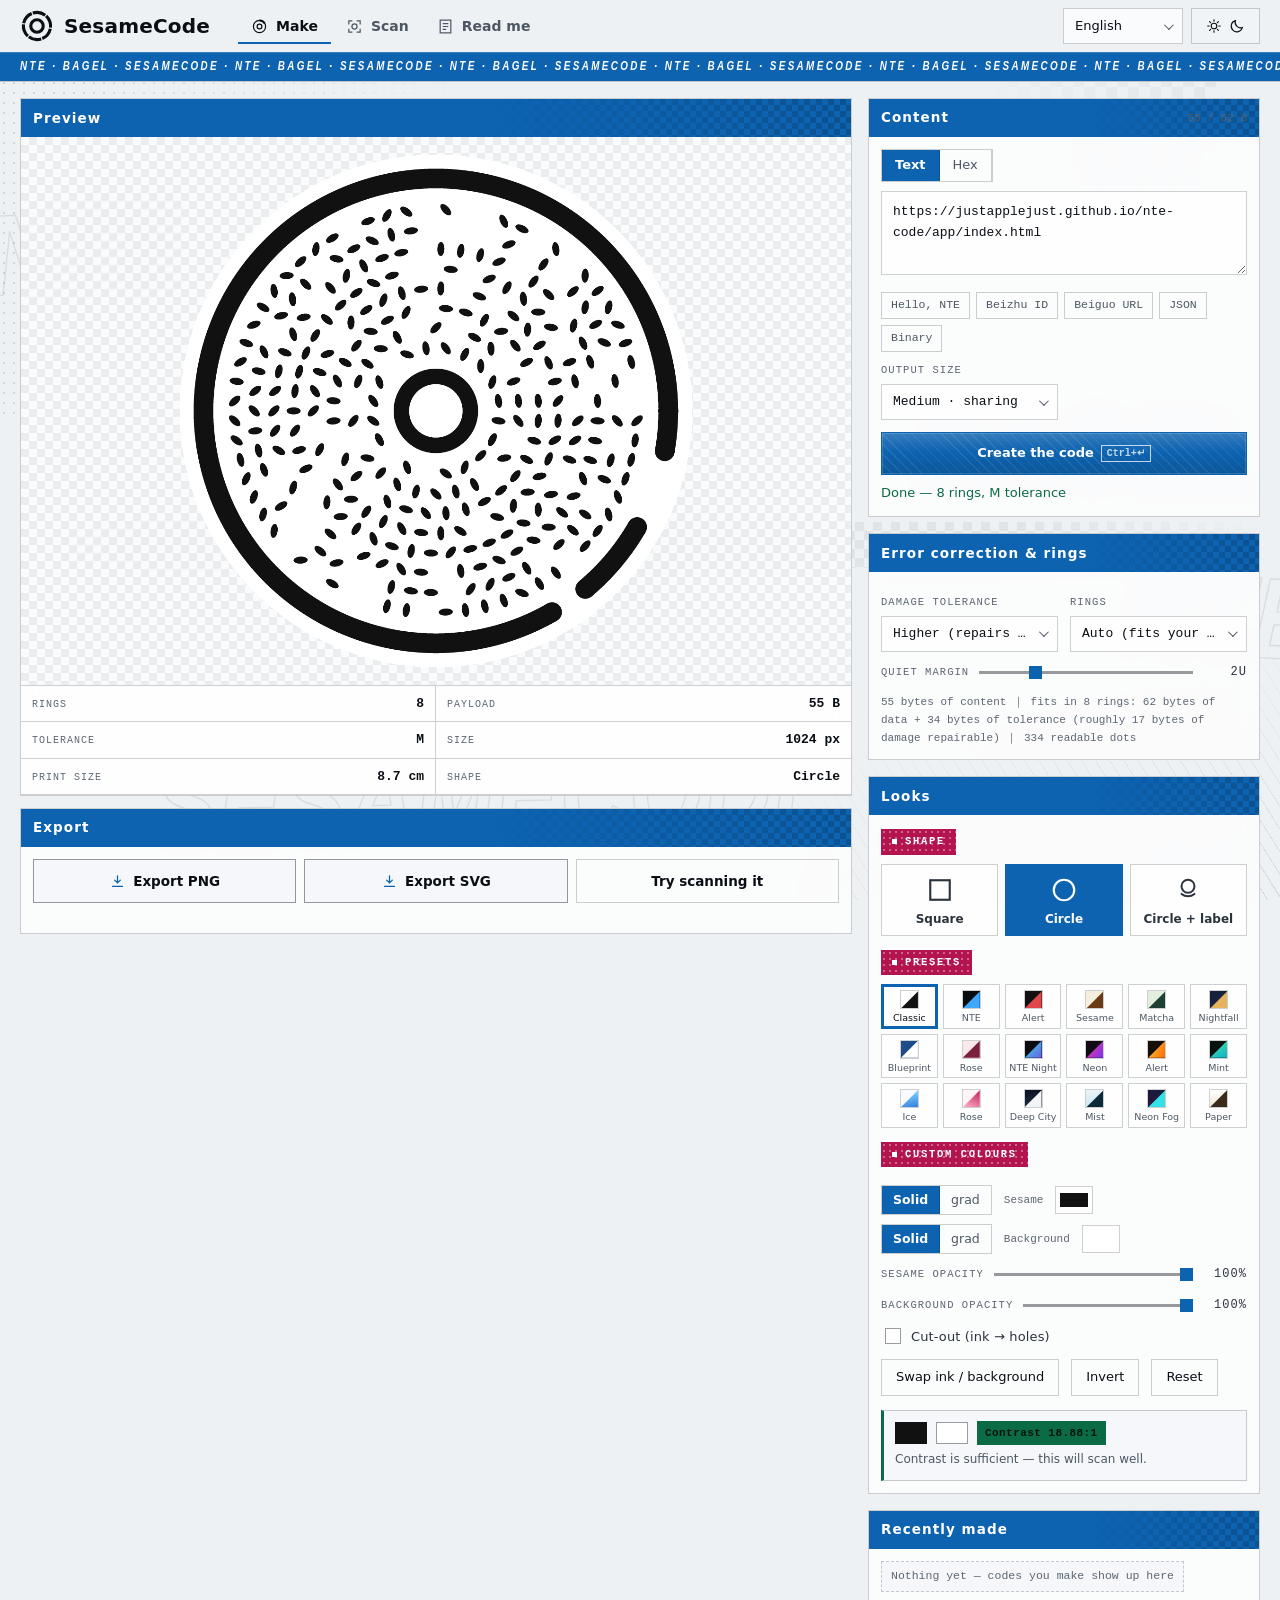
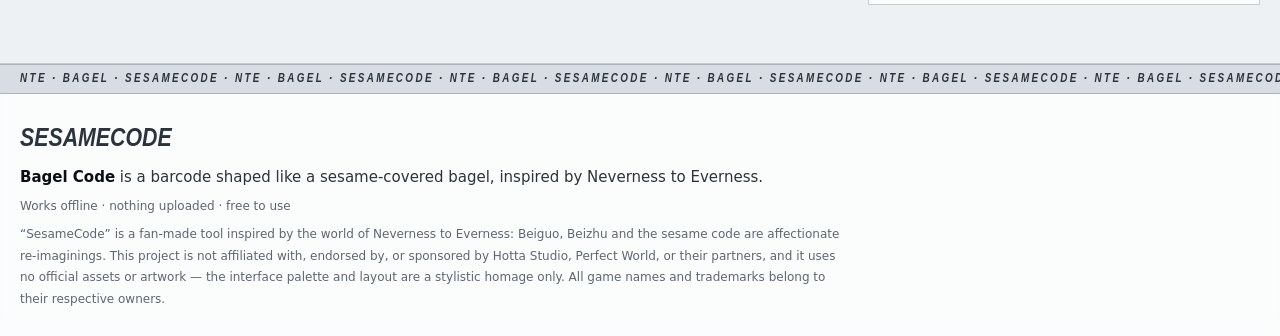
==== app/sesamecode-standalone.html @ 0a9039c7 "fix(svg): 修正 SVG 導出時巨大的空白邊 `toSVG` 把 viewBox 定義成「每 1u = 64 個 viewBox 單位」，但這個倍率只套在圓形 底盤 clip 與漸層跨度上；所" ====
<!DOCTYPE html>
<html lang="zh-Hant">
<head>
<meta charset="utf-8">
<meta name="viewport" content="width=device-width, initial-scale=1, viewport-fit=cover">
<meta name="color-scheme" content="dark light">
<title>芝碼 SesameCode</title>
<!-- 由 app/build-single.mjs 產生：請勿直接編輯 -->
<!-- Discord embed preview（Open Graph） -->
<meta property="og:type" content="website">
<meta property="og:site_name" content="芝碼 SesameCode">
<meta property="og:title" content="芝碼 SesameCode ｜ 唄果的線下入口">
<meta property="og:description" content="芝碼產生器與掃描器：把任意文字或二進位資料編成芝麻貝果形條碼，也能掃描回原始內容。純 JavaScript、零執行期依賴、可離線使用。">
<meta property="og:url" content="https://justapplejust.github.io/nte-code/app/index.html">
<meta property="og:image" content="https://justapplejust.github.io/nte-code/docs/ui-generate.png">
<meta property="og:image:width" content="1440">
<meta property="og:image:height" content="950">
<meta property="og:image:alt" content="芝碼 SesameCode 產生器介面：預覽中的圓形芝麻碼與控制項">
<meta property="og:locale" content="zh_TW">
<link rel="icon" href="[data-uri]" type="image/svg+xml">
<style>
/* ============================================================================
 * 芝碼 SesameCode — 介面樣式 v6
 * 語言取自《異環》官網：純色底、點陣／斜線／棋盤格貼片、薄框方形面板、
 * 全填色藍標題條、洋紅小標；文字一律使用系統字型堆疊（不載入外部字型）。
 * 淺色 / 深色兩套權杖；所有顏色都經過對比檢查。
 * ==========================================================================*/
:root{
  --bg:#0a0c10; --bg-2:#0d1015; --panel:rgba(16,20,25,.72); --panel-2:rgba(22,28,35,.66); --plate:rgba(11,14,19,.5);
  --line:rgba(255,255,255,.16); --line-2:rgba(255,255,255,.3); --line-3:rgba(255,255,255,.07);
  --ink:#f4f6f8; --ink-2:#c6cdd4; --muted:#9aa4ae; --dim:#828d98;
  --blue:#49a8f5; --blue-d:#2b82cc; --bar:#1c78c6; --bar-2:#176cae;
  --bar-alt:#1e242c; --on-bar-alt:var(--ink-2);
  --sel-bg:#12161d;
  --sel-shadow:0 12px 28px rgba(0,0,0,.55), 0 2px 8px rgba(0,0,0,.35);
  --sel-shadow-up:0 -12px 28px rgba(0,0,0,.55), 0 -2px 8px rgba(0,0,0,.35);
  --mag:#c2185b; --mag-2:#a5124c;
  --warn:#f0ac46; --ok:#57d096; --bad:#f2646a;
  --on-blue:#ffffff; --on-mag:#ffffff;
  --chk-a:rgba(255,255,255,.05); --chk-b:rgba(255,255,255,.018);
  --r:0;
  --hh:84px;                                   /* 頂欄（含色帶）高度 */
  --font:"Noto Sans TC","PingFang TC","Hiragino Sans TC","Microsoft JhengHei","Noto Sans SC","Source Han Sans TC",system-ui,-apple-system,"Segoe UI",sans-serif;
  --narrow:"Arial Narrow","Liberation Sans Narrow","Helvetica Neue",Arial,"Noto Sans TC",sans-serif;
  --mono:ui-monospace,SFMono-Regular,Menlo,Consolas,"Liberation Mono",monospace;
}
html[data-theme="light"]{
  --bg:#eef1f4; --bg-2:#e7ebef; --panel:rgba(255,255,255,.74); --panel-2:rgba(243,246,249,.7); --plate:rgba(248,250,252,.55);
  --line:rgba(12,18,26,.2); --line-2:rgba(12,18,26,.42); --line-3:rgba(12,18,26,.08);
  --ink:#0a0f15; --ink-2:#2b333c; --muted:#4d5763; --dim:#5d6672;
  --blue:#0d63b0; --blue-d:#0a4e8c; --bar:#0d63b0; --bar-2:#0a4e8c;
  --bar-alt:#d8dde4; --on-bar-alt:var(--ink-2);
  --sel-bg:#ffffff;
  --sel-shadow:0 10px 24px rgba(12,18,26,.18), 0 2px 6px rgba(12,18,26,.08);
  --sel-shadow-up:0 -10px 24px rgba(12,18,26,.18), 0 -2px 6px rgba(12,18,26,.08);
  --mag:#b3144f; --mag-2:#8f0f40;
  --warn:#8a5a00; --ok:#0b6b45; --bad:#b3262c;
  --on-blue:#ffffff; --on-mag:#ffffff;
  --chk-a:rgba(12,18,26,.06); --chk-b:rgba(12,18,26,.02);
}
[hidden]{display:none !important}
*{box-sizing:border-box}
html{background:var(--bg);color-scheme:dark;-webkit-text-size-adjust:100%}
html[data-theme="light"]{color-scheme:light}
body{margin:0;min-height:100vh;background:var(--bg);color:var(--ink);font-family:var(--font);
  font-size:15px;line-height:1.65;-webkit-font-smoothing:antialiased;overflow-x:hidden}
h1,h2,h3,h4{margin:0;font-weight:700;line-height:1.25;letter-spacing:.01em}
p{margin:0}
a{color:var(--blue);text-decoration:none}
b,strong{font-weight:700}
kbd{font-family:var(--mono);font-size:10px;padding:1px 5px;border:1px solid currentColor;opacity:.75}
::selection{background:var(--blue);color:#06121c}
:focus-visible{outline:2px solid var(--blue);outline-offset:2px}

/* ------------------------------------------------ 背景：純色 + 貼片 + 散佈字 */
.fx{position:fixed;inset:0;z-index:0;overflow:hidden;pointer-events:none;background:var(--bg)}
.fx .dots{position:absolute;left:-4%;top:2%;width:56%;height:44%;opacity:.15;color:var(--ink);
  background-image:radial-gradient(currentColor 1.15px,transparent 1.3px);background-size:10px 10px;
  -webkit-mask-image:linear-gradient(105deg,#000,transparent 72%);mask-image:linear-gradient(105deg,#000,transparent 72%)}
.fx .hatch{position:absolute;right:-9%;bottom:-12%;width:60%;height:54%;opacity:.12;color:var(--ink);
  background-image:repeating-linear-gradient(58deg,currentColor 0 1px,transparent 1px 12px);
  -webkit-mask-image:radial-gradient(120% 110% at 82% 92%,#000 6%,transparent 66%);mask-image:radial-gradient(120% 110% at 82% 92%,#000 6%,transparent 66%)}
.fx .chk{position:absolute;color:var(--ink);background-image:conic-gradient(currentColor 25%,transparent 0 50%,currentColor 0 75%,transparent 0)}
.fx .chk1{left:0;right:0;top:58%;height:46px;opacity:.05;background-size:18px 18px;
  -webkit-mask-image:linear-gradient(90deg,transparent,#000 20%,#000 80%,transparent);mask-image:linear-gradient(90deg,transparent,#000 20%,#000 80%,transparent)}
.fx .chk2{right:5%;top:6%;width:220px;height:92px;opacity:.06;background-size:22px 22px;
  -webkit-mask-image:linear-gradient(200deg,#000,transparent 76%);mask-image:linear-gradient(200deg,#000,transparent 76%)}
/* 散佈的單字（同字級、各自獨立、不串接） */
.fx .wm{position:absolute;font-family:var(--narrow);font-style:italic;font-weight:700;
  font-size:clamp(56px,9vw,132px);line-height:.9;letter-spacing:.01em;white-space:nowrap;
  color:transparent;-webkit-text-stroke:1.4px var(--ink);opacity:.09;text-transform:uppercase}
html[data-theme="light"] .fx .wm{opacity:.085}
.fx .wm1{left:-1%;top:22%;transform:rotate(-3deg)}
.fx .wm2{right:2%;top:44%;transform:rotate(2.5deg);opacity:.065}
.fx .wm3{left:12%;bottom:6%;transform:rotate(-1.5deg);opacity:.06}
.fx .wm4{right:-3%;bottom:26%;transform:rotate(3.5deg);opacity:.05}
.fx .sym{position:absolute;font-family:var(--mono);color:var(--ink);opacity:.12;letter-spacing:.4em;line-height:1.55;white-space:pre}
.fx .sym1{left:2.5vw;bottom:16vh;font-size:11px}
.fx .sym2{right:7vw;top:16vh;font-size:11px;text-align:right}

/* --------------------------------------------------------------- 頂欄 */
.top{position:sticky;top:0;z-index:30;background:var(--bg);border-bottom:1px solid var(--line)}
.top-in{display:flex;align-items:center;gap:14px;max-width:1440px;margin:0 auto;padding:8px 20px}
.brand{display:flex;align-items:center;gap:10px;min-width:0;color:inherit}
.logo{width:34px;height:34px;flex:0 0 auto;color:var(--ink);display:block}
.brand h1{font-size:20px;white-space:nowrap}
.tools{display:flex;align-items:center;gap:8px;margin-left:auto;flex:0 0 auto}
.band{background:var(--bar);color:var(--on-blue);border-top:1px solid rgba(255,255,255,.18);overflow:hidden}
.band.alt,footer .band{background:var(--bar-alt);color:var(--on-bar-alt);border-top:1px solid var(--line);border-bottom:1px solid var(--line)}
footer .band{border-top:0}
.band-in{max-width:1440px;margin:0 auto;padding:4px 20px;display:block;overflow:hidden;
  font-family:var(--narrow);font-style:italic;font-weight:700;font-size:12px;letter-spacing:.2em;
  text-transform:uppercase;white-space:nowrap;text-overflow:clip}
.band-in span{display:inline-block;white-space:nowrap}

/* --------------------------------------------------------------- 分頁 */
.tabs{display:flex;gap:2px;margin-left:14px;align-self:center}
.tabs .tab{background:transparent;border:0;border-bottom:2px solid transparent;border-radius:0;
  padding:9px 13px 7px;color:var(--muted);font-size:14px;font-weight:600;align-self:center;gap:8px}
.tabs .tab svg{width:17px;height:17px;flex:0 0 auto;display:block}
.tabs .tab:hover{background:var(--panel-2);color:var(--ink)}
.tabs .tab.active{color:var(--ink);border-bottom-color:var(--blue);background:transparent}
.panel{display:none}
.panel.active{display:block}

/* --------------------------------------------------------------- 版面 */
.app{position:relative;z-index:2;max-width:1440px;margin:0 auto;padding:0 20px}
main{min-width:0;padding:16px 0 34px}


/* --------------------------------------------------------------- 面板 */
.box{border:1px solid var(--line);background:var(--panel);margin-bottom:16px;
  -webkit-backdrop-filter:blur(10px) saturate(1.05);backdrop-filter:blur(10px) saturate(1.05)}
.box-h{display:flex;align-items:center;gap:10px;height:38px;padding:0 12px;background:var(--bar);
  color:var(--on-blue);position:relative;overflow:hidden;flex:0 0 auto}
.box-h::after{content:"";position:absolute;right:0;top:0;bottom:0;width:44%;pointer-events:none;opacity:.2;
  background-image:conic-gradient(rgba(0,0,0,.85) 25%,transparent 0 50%,rgba(0,0,0,.85) 0 75%,transparent 0);
  background-size:12px 12px;-webkit-mask-image:linear-gradient(90deg,transparent,#000);mask-image:linear-gradient(90deg,transparent,#000)}
.box-h h2{font-size:13.5px;letter-spacing:.08em;position:relative;z-index:1;color:var(--on-blue);white-space:nowrap}
.box-h .h-en{font-family:var(--narrow);font-style:italic;font-weight:700;font-size:11px;letter-spacing:.18em;
  text-transform:uppercase;opacity:.8;position:relative;z-index:1;white-space:nowrap}
.box-h .sp{flex:1;position:relative;z-index:1}
.box-h .tag{position:relative;z-index:1}
html[lang="en"] .h-en{display:none}
.box-b{padding:12px}

/* 分區小標：洋紅長方塊 + 點點底（不用圓角、不用膠囊） */
.sub-h{display:inline-flex;align-items:center;gap:8px;margin:14px 0 9px;padding:4px 11px;
  background-color:var(--mag);color:var(--on-mag);
  background-image:radial-gradient(rgba(255,255,255,.34) 1px,transparent 1.2px);background-size:6px 6px;
  font-family:var(--mono);font-size:10.5px;letter-spacing:.16em;text-transform:uppercase;font-weight:700}
.sub-h:first-child{margin-top:0}
.sub-h::before{content:"";width:5px;height:5px;background:var(--on-mag);flex:0 0 auto}

/* --------------------------------------------------------------- 產生器 */
.gen-grid{display:grid;grid-template-columns:minmax(0,1fr) minmax(340px,392px);gap:16px;align-items:start}
.stage{border:1px solid var(--line);background:var(--panel);
  -webkit-backdrop-filter:blur(10px) saturate(1.05);backdrop-filter:blur(10px) saturate(1.05)}
.plate{position:relative;padding:14px;display:grid;place-items:center;background:var(--plate);
  background-image:linear-gradient(45deg,var(--chk-a) 25%,transparent 25%,transparent 75%,var(--chk-a) 75%),
    linear-gradient(45deg,var(--chk-a) 25%,transparent 25%,transparent 75%,var(--chk-a) 75%);
  background-size:16px 16px;background-position:0 0,8px 8px;min-height:320px}
#canvas{display:block;max-width:100%;height:auto;width:auto}
.stage-bar{display:flex;gap:1px;border-top:1px solid var(--line);background:var(--line-3)}
.outbar{display:flex;flex-wrap:wrap;gap:8px;padding:12px}
.outbar button{flex:1 1 132px;gap:7px;padding:10px 12px;font-size:13.5px;font-weight:700;min-height:44px;white-space:nowrap}
.outbar button svg{width:17px;height:17px;flex:0 0 auto}
.outbar button.ghost{font-weight:600}
.outbar button.exp{background:var(--panel-2);border-color:var(--line-2)}
.outbar button.exp svg{color:var(--blue)}
.outbar button.exp:hover{background:var(--panel);border-color:var(--blue)}
.stage-bar button:last-child{border-right:0}
.stage-bar button:hover{background:var(--panel);color:var(--ink)}
.stage-load{position:absolute;inset:0;z-index:4;display:none;place-items:center;background:rgba(5,7,10,.82)}
.stage-load.on{display:grid}
.stage-load .txt{font-family:var(--mono);font-size:11px;letter-spacing:.2em;text-transform:uppercase;color:#bfe0ff}
.stage-load .bar{position:absolute;left:0;right:0;bottom:0;height:2px;background:var(--blue);animation:loadbar 1.2s linear infinite}
@keyframes loadbar{from{transform:translateX(-100%)}to{transform:translateX(100%)}}

/* 讀數 */
.readout{display:grid;grid-template-columns:1fr 1fr;border-top:1px solid var(--line);background:var(--panel)}
.stat{display:flex;align-items:baseline;justify-content:space-between;gap:10px;padding:7px 11px;
  border-bottom:1px solid var(--line);border-right:1px solid var(--line);min-width:0}
.stat:nth-child(even){border-right:0}
.stat span{font-family:var(--mono);font-size:10px;letter-spacing:.1em;text-transform:uppercase;color:var(--dim);white-space:nowrap}
.stat b{font-family:var(--mono);font-size:13px;color:var(--ink);white-space:nowrap;margin-left:auto;font-weight:600}
.stat.warn b{color:var(--warn)}.stat.bad b{color:var(--bad)}

/* --------------------------------------------------------------- 表單 */
textarea{font:inherit;color:var(--ink);background:var(--panel);border:1px solid var(--line);
  border-radius:0;padding:10px 11px;width:100%;resize:vertical;font-family:var(--mono);font-size:13px;line-height:1.6}
textarea:focus{outline:none;border-color:var(--blue)}
label{font-family:var(--mono);font-size:10.5px;letter-spacing:.1em;text-transform:uppercase;color:var(--dim);
  display:inline-flex;gap:7px;align-items:center;min-width:0}
label.inline{cursor:pointer;text-transform:none;letter-spacing:.01em;font-family:var(--font);font-size:13px;color:var(--ink-2)}
.fields{display:grid;grid-template-columns:1fr 1fr;gap:10px 12px;margin:10px 0}
.fields > label{flex-direction:column;align-items:stretch;gap:5px;min-width:0}
@media(max-width:560px){.fields{grid-template-columns:1fr}}
button{font:inherit;font-size:13px;color:var(--ink);background:var(--panel-2);border:1px solid var(--line);
  border-radius:0;padding:9px 14px;cursor:pointer;display:inline-flex;align-items:center;justify-content:center;
  gap:7px;transition:background .12s,border-color .12s,color .12s;line-height:1.3}
button svg{width:16px;height:16px}
button:hover{border-color:var(--line-2);background:var(--panel);color:var(--ink)}
button:disabled{opacity:.42;cursor:not-allowed}
button.primary{background-color:var(--bar);border-color:var(--bar);color:var(--on-blue);font-weight:700;
  background-image:linear-gradient(180deg,rgba(255,255,255,.16),rgba(255,255,255,0) 46%,rgba(0,0,0,.12)),
    repeating-linear-gradient(45deg,rgba(255,255,255,.09) 0 1px,transparent 1px 7px);
  background-size:100% 100%,100% 100%;box-shadow:inset 0 0 0 1px rgba(255,255,255,.14)}
button.primary:hover{background-color:var(--bar-2);border-color:var(--bar-2)}
button.ghost{background:transparent}
button.ghost:hover{background:var(--panel-2)}
button.wide{width:100%;padding:12px;margin-top:2px}
.seg{display:inline-flex;border:1px solid var(--line);flex:0 0 auto}
.segbtn{border:0;border-right:1px solid var(--line);background:transparent;color:var(--muted);padding:7px 13px;font-size:13px}
.segbtn:last-child{border-right:0}
.segbtn.active{background:var(--bar);color:var(--on-blue);font-weight:700}
.seg-sm .segbtn{padding:6px 11px;font-size:12.5px}
.ex{display:flex;flex-wrap:wrap;gap:6px;margin:9px 0 2px}
.exbtn{font-family:var(--mono);font-size:11.5px;padding:5px 9px;background:transparent;border:1px solid var(--line);color:var(--muted)}
.exbtn:hover{color:var(--ink);border-color:var(--line-2);background:var(--panel-2)}
input[type=color]{width:38px;height:28px;padding:2px;border:1px solid var(--line);background:var(--panel);cursor:pointer;border-radius:0}
input[type=color]::-webkit-color-swatch{border:0;border-radius:0}
input[type=range]{width:100%;min-width:80px;height:18px;appearance:none;-webkit-appearance:none;background:transparent;cursor:pointer}
input[type=range]::-webkit-slider-runnable-track{height:3px;background:var(--line-2)}
input[type=range]::-webkit-slider-thumb{-webkit-appearance:none;width:13px;height:13px;margin-top:-5px;background:var(--blue);border:0;border-radius:0}
input[type=range]::-moz-range-track{height:3px;background:var(--line-2)}
input[type=range]::-moz-range-thumb{width:13px;height:13px;background:var(--blue);border:0;border-radius:0}
input[type=checkbox]{appearance:none;-webkit-appearance:none;width:16px;height:16px;border:1px solid var(--line-2);
  background:var(--panel);cursor:pointer;position:relative;flex:0 0 auto;border-radius:0}
input[type=checkbox]:checked{background:var(--blue);border-color:var(--blue)}
input[type=checkbox]:checked::after{content:"";position:absolute;left:5px;top:1.5px;width:4px;height:9px;
  border:solid #fff;border-width:0 2px 2px 0;transform:rotate(42deg)}
label.rng{display:flex;align-items:center;gap:8px;width:100%;font-family:var(--mono);font-size:10.5px;
  letter-spacing:.1em;text-transform:uppercase;color:var(--dim)}
label.rng > span:first-child{white-space:nowrap;flex:0 0 auto}
label.rng input[type=range]{flex:1;min-width:56px}
label.rng .val{color:var(--ink-2);font-size:12px;min-width:44px;text-align:right;font-variant-numeric:tabular-nums;flex:0 0 auto}
.val{font-variant-numeric:tabular-nums}
.hidden{display:none !important}
.sp{flex:1}
.msg{font-size:13px;color:var(--muted);min-height:18px;margin-top:7px}
.msg.ok{color:var(--ok)}.msg.err{color:var(--bad)}.msg.warn{color:var(--warn)}
.cap{font-family:var(--mono);font-size:11px;color:var(--dim);line-height:1.65}
.head-row{display:flex;align-items:center;gap:10px;margin-bottom:9px;flex-wrap:wrap}
.head-row #cap-info{margin-left:auto;text-align:right}
.srow{display:flex;align-items:center;gap:12px;flex-wrap:wrap;margin-top:9px}
.srow:first-child{margin-top:0}

/* 下拉選單開啟時提升圖層層級，避免被下方的面板或相鄰元件遮擋 */
.app:has(.sel.open),.app.has-open-sel{z-index:10}
.top:has(.sel.open),.top.has-open-sel{z-index:70}
.box:has(.sel.open),.box.has-open-sel,
.stage:has(.sel.open),.stage.has-open-sel{position:relative;z-index:30}
.fields > label:has(.sel.open),.fields > label.has-open-sel,
.srow:has(.sel.open),.srow.has-open-sel,
.scan-actions:has(.sel.open),.scan-actions.has-open-sel,
label:has(.sel.open),label.has-open-sel{position:relative;z-index:35}

/* ---------------------------------------------------- 自訂下拉選單 */
.sel{position:relative;width:100%;min-width:0}
.sel.open{z-index:40}
.sel-btn{width:100%;min-width:0;overflow:hidden;min-height:36px;display:flex;align-items:center;
  justify-content:space-between;gap:8px;background:var(--panel);border:1px solid var(--line);
  color:var(--ink);padding:7px 11px;font-size:13px;text-align:left}
.sel-btn:hover{border-color:var(--line-2);background:var(--panel-2)}
.sel-btn .arw{width:7px;height:7px;border-right:1.5px solid var(--muted);border-bottom:1.5px solid var(--muted);
  transform:rotate(45deg) translateY(-2px);flex:0 0 auto;transition:transform .14s ease}
.sel.open .sel-btn{border-color:var(--blue)}
.sel.open .sel-btn .arw{transform:rotate(225deg) translateY(-2px)}
.sel.open-up .sel-btn .arw{transform:rotate(225deg) translateY(-2px)}
.sel-val{white-space:nowrap;overflow:hidden;text-overflow:ellipsis;min-width:0;flex:1 1 auto}
.sel-list{position:absolute;left:0;right:0;top:calc(100% + 2px);z-index:100;margin:0;padding:0;list-style:none;
  background:var(--sel-bg);border:1px solid var(--line-2);box-shadow:var(--sel-shadow);
  max-height:260px;overflow-y:auto;overflow-x:hidden;display:none;overscroll-behavior:contain}
.sel.open .sel-list{display:block}
.sel.open-up .sel-list{top:auto;bottom:calc(100% + 2px);box-shadow:var(--sel-shadow-up)}
.sel-list li{padding:8px 11px;font-size:13px;color:var(--ink-2);cursor:pointer;border-bottom:1px solid var(--line-3);user-select:none}
.sel-list li:last-child{border-bottom:0}
.sel-list li:hover,.sel-list li.focus{background:var(--panel-2);color:var(--ink)}
.sel-list li[aria-selected="true"]{background:var(--bar);color:var(--on-blue)}
.sel-mini{width:auto;min-width:120px}

/* --------------------------------------------------- 外形 / 快速配色 */
.shapes{display:grid;grid-template-columns:repeat(3,1fr);gap:7px}
.shape-btn{flex-direction:column;gap:7px;padding:10px 6px 8px;font-size:12px;background:var(--panel);
  border:1px solid var(--line);color:var(--ink-2);font-weight:600}
.shape-btn .pv{width:30px;height:30px;display:block;color:currentColor;overflow:visible}
.shape-btn:hover{color:var(--ink);border-color:var(--line-2)}
.shape-btn.active{background:var(--bar);border-color:var(--bar);color:var(--on-blue)}
.presets{display:grid;grid-template-columns:repeat(auto-fill,minmax(52px,1fr));gap:5px}
.preset{flex-direction:column;gap:3px;padding:5px 3px 4px;background:var(--panel);border:1px solid var(--line);
  font-size:9.5px;color:var(--muted);line-height:1.2;min-height:0;letter-spacing:0;font-weight:500}
.preset .sw{width:19px;height:19px;overflow:hidden;position:relative;border:1px solid var(--line)}
.preset .sw i{position:absolute;inset:0;display:block}
.preset .sw i:last-child{clip-path:polygon(100% 0,100% 100%,0 100%)}
.preset:hover{color:var(--ink);border-color:var(--line-2)}
.preset.active{border-color:var(--blue);box-shadow:inset 0 0 0 2px var(--blue);color:var(--ink)}

/* 標籤：方形色塊，不用膠囊 */
.tag{display:inline-flex;align-items:center;gap:5px;padding:3px 8px;font-family:var(--mono);font-size:11px;
  letter-spacing:.04em;color:var(--on-blue);background:var(--bar);white-space:nowrap;border-radius:0;font-weight:600}
.tag.grey{background:transparent;color:var(--muted);border:1px solid var(--line)}
.tag.red{background:var(--mag);color:var(--on-mag)}
.tag.linkish{cursor:pointer;color:var(--bar);background:#fff;border:1px solid #fff;font-weight:700;
  padding:4px 10px;font-size:11.5px;letter-spacing:.02em}
.tag.linkish:hover{background:#e8f2ff;border-color:#fff;color:var(--bar-2)}

.recent{display:flex;flex-wrap:wrap;gap:6px}
.rchip{font-family:var(--mono);font-size:11.5px;padding:5px 9px;background:var(--panel-2);border:1px solid var(--line);
  color:var(--ink-2);max-width:100%;overflow:hidden;text-overflow:ellipsis;white-space:nowrap}
.rchip small{color:var(--dim);margin-left:6px}
.rchip:hover{border-color:var(--line-2);color:var(--ink)}

/* 對比度 */
.contrast{margin-top:14px;border:1px solid var(--line);border-left:3px solid var(--blue);padding:10px 11px;background:var(--panel-2)}
.contrast .head{display:flex;align-items:center;gap:9px;flex-wrap:wrap;font-size:13px}
.contrast .swatch{width:32px;height:22px;border:1px solid var(--line-2);flex:0 0 auto}
.contrast .tag{font-weight:700}
.contrast .note{font-size:12px;color:var(--muted);margin-top:5px}
.contrast.ok{border-left-color:var(--ok)}.contrast.ok .tag{background:var(--ok);color:#04140c}
.contrast.weak{border-left-color:var(--warn)}.contrast.weak .tag{background:var(--warn);color:#1a1204}
.contrast.bad{border-left-color:var(--bad)}.contrast.bad .tag{background:var(--bad);color:#fff}

/* --------------------------------------------------------------- 掃描器 */
.scan-grid{display:grid;grid-template-columns:minmax(0,1fr) minmax(320px,384px);gap:16px;align-items:start}
.cam-wrap{position:relative;width:100%;height:clamp(320px,52vh,560px);background:#04060a;border:1px solid var(--line-2);overflow:hidden}
video{width:100%;height:100%;object-fit:cover;display:block}
.guide{position:absolute;top:50%;left:50%;transform:translate(-50%,-50%);height:70%;aspect-ratio:1/1;max-width:70%;
  border:2px dashed #9fd0ff;border-radius:50%;pointer-events:none}
.cam-wrap.idle .guide{opacity:.45}
.hud{position:absolute;top:8px;left:8px;right:8px;display:flex;gap:6px;flex-wrap:wrap;pointer-events:none}
.hud .tag{background:rgba(6,10,16,.78);color:#dfe9f2;border:1px solid rgba(255,255,255,.16)}
.hud .tag:last-child{background:var(--bar);color:#fff}
.cam-idle{position:absolute;inset:0;display:flex;flex-direction:column;align-items:center;justify-content:center;gap:8px;
  padding:22px;text-align:center;color:#a9b4bf;font-size:12.5px;background:rgba(4,6,10,.86)}
.cam-idle svg{width:30px;height:30px;color:#7f8b97}
.cam-idle b{font-family:var(--mono);font-size:11px;letter-spacing:.2em;text-transform:uppercase;color:#e6edf3}
.cam-idle span{max-width:34ch;line-height:1.6}
.flash{position:absolute;inset:0;pointer-events:none;opacity:0;transition:opacity .3s;background:rgba(87,208,150,.32)}
.flash.on{opacity:1;transition:none}
.scan-actions{display:flex;gap:8px;align-items:center;flex-wrap:wrap;margin-top:11px}
.reqbox{display:flex;gap:10px;align-items:flex-start;margin-top:11px;padding:10px 11px;border:1px solid var(--line);
  background:var(--panel-2);font-size:12.5px;color:var(--muted);line-height:1.7}
.req-ic{color:var(--blue);flex:0 0 auto}
.req-ic svg{width:19px;height:19px}
.drop{display:flex;align-items:center;justify-content:center;gap:9px;margin-top:11px;padding:14px;
  border:1px dashed var(--line-2);color:var(--muted);font-size:12.5px;text-align:center}
.drop svg{width:18px;height:18px;color:#9fd0ff}
.drop.hover{border-style:solid;border-color:var(--blue);color:var(--ink)}
.file{position:relative;overflow:hidden;display:inline-flex;align-items:center;gap:7px;font-size:13px;color:var(--ink);
  background:var(--panel-2);border:1px solid var(--line);padding:9px 14px;cursor:pointer;font-family:var(--font);
  letter-spacing:0;text-transform:none}
.file input{position:absolute;inset:0;opacity:0;cursor:pointer}
.file svg{width:16px;height:16px}
.progress{height:3px;background:var(--panel-2);overflow:hidden;margin-top:11px;display:none}
.progress.on{display:block}
.progress span{display:block;height:100%;width:0;background:var(--blue);transition:width .14s linear}
.progress.indet span{width:34%;animation:indet 1.1s linear infinite}
@keyframes indet{from{transform:translateX(-100%)}to{transform:translateX(300%)}}
.result{border:1px solid var(--line);border-left:3px solid var(--blue);padding:13px;background:var(--panel-2);
  font-family:var(--mono);font-size:13px;word-break:break-word;white-space:pre-wrap;min-height:92px}
.result.empty{font-family:var(--font);font-size:13px;color:var(--dim);border-left-color:var(--line);
  display:flex;align-items:center;justify-content:center;text-align:center}
.result .meta{display:flex;flex-wrap:wrap;gap:6px;margin-top:11px;padding-top:10px;border-top:1px solid var(--line-3)}
.result .meta .tag{background:transparent;border:1px solid var(--line);color:var(--muted);font-weight:400}
.history{list-style:none;margin:8px 0 0;padding:0}
.history li{border:1px solid var(--line-3);border-bottom:0;padding:8px 10px;display:flex;align-items:center;gap:9px;
  font-size:12.5px;background:var(--panel-2)}
.history li:last-child{border-bottom:1px solid var(--line-3)}
.history .hpay{flex:1;min-width:0;font-family:var(--mono);overflow:hidden;text-overflow:ellipsis;white-space:nowrap}
.history .hmeta{font-family:var(--mono);font-size:10.5px;color:var(--dim);white-space:nowrap}
.history button{padding:4px 8px;font-size:11.5px;background:transparent}
.history li.empty{justify-content:center;border-style:dashed;color:var(--dim);border-bottom:1px solid var(--line-3)}
/* 技術細節：常駐區塊，不用收合 */
.mini{margin-top:14px;border-top:1px solid var(--line-3);padding-top:10px}
.mini .mini-h{display:inline-flex;align-items:center;gap:7px;font-family:var(--mono);font-size:10.5px;
  letter-spacing:.16em;text-transform:uppercase;color:var(--dim);margin-bottom:7px}
.mini .mini-h::before{content:"";width:5px;height:5px;background:var(--mag)}
.mini pre{margin:0;padding:11px;border:1px solid var(--line-3);background:var(--plate);font-family:var(--mono);
  font-size:11px;line-height:1.7;white-space:pre-wrap;word-break:break-word;color:var(--ink-2);max-height:260px;overflow:auto}

/* --------------------------------------------------------------- 說明 */
.spec-grid{display:grid;grid-template-columns:222px minmax(0,1fr);gap:16px;align-items:start}
.toc{position:sticky;top:calc(var(--hh) + 12px)}
.toc ol{list-style:none;margin:0;padding:0;counter-reset:none}
.toc li{border-bottom:1px solid var(--line-3)}
.toc a{display:flex;gap:9px;align-items:baseline;padding:9px 12px;color:var(--muted);font-size:13px}
.toc a::before{content:attr(data-no);font-family:var(--mono);font-size:10.5px;color:var(--dim)}
.toc a:hover{background:var(--panel-2);color:var(--ink)}
.toc a.on{background:var(--bar);color:var(--on-blue)}
.toc a.on::before{color:rgba(255,255,255,.8)}
.prose{line-height:1.85}
.prose h3{margin:24px 0 10px;font-size:16px;display:flex;gap:9px;align-items:center}
.prose h3::before{content:"";width:8px;height:8px;background:var(--mag);flex:0 0 auto}
.prose h3:first-child{margin-top:0}
.prose p,.prose li{color:var(--ink-2);font-size:14px}
.prose ul{padding-left:20px;margin:8px 0}
.prose b{color:var(--ink)}
.prose code{font-family:var(--mono);font-size:12.5px;color:var(--blue);background:var(--panel-2);padding:1px 5px}
.tablewrap{max-width:100%;overflow-x:auto;border:1px solid var(--line);margin-top:12px}
.prose table{border-collapse:collapse;width:100%;font-size:12px;font-family:var(--mono);white-space:nowrap}
.prose th,.prose td{border-right:1px solid var(--line);border-bottom:1px solid var(--line);padding:6px 9px;text-align:right}
.prose th:last-child,.prose td:last-child{border-right:0}
.prose tr:last-child td{border-bottom:0}
.prose th{background:var(--panel-2);color:var(--ink-2);letter-spacing:.05em}
.prose th:first-child,.prose td:first-child{text-align:left}
#spec-table p.mini{border:0;margin:7px 0 0;font-size:11.5px;color:var(--dim);font-family:var(--font);letter-spacing:0;text-transform:none}

/* --------------------------------------------------------------- 頁尾 */
footer{position:relative;z-index:2;border-top:1px solid var(--line);background:var(--panel);margin-top:8px;
  -webkit-backdrop-filter:blur(10px);backdrop-filter:blur(10px)}
.foot-in{max-width:1440px;margin:0 auto;padding:22px 20px 26px;display:flex;gap:26px;align-items:flex-start;flex-wrap:wrap}
.foot-mark{font-family:var(--narrow);font-style:italic;font-weight:700;font-size:26px;text-transform:uppercase;color:var(--ink-2)}
.foot-lead{font-size:15px;color:var(--ink-2);max-width:820px;line-height:1.7;margin-top:6px}
.foot-lead b{color:var(--ink)}
.foot-note{font-size:12px;color:var(--dim);max-width:820px;line-height:1.8;margin-top:6px}

/* --------------------------------------------------------------- Toast */
.toasts{position:fixed;right:14px;bottom:14px;z-index:80;display:flex;flex-direction:column;gap:7px;max-width:min(340px,86vw)}
.toast{display:flex;align-items:flex-start;gap:9px;padding:10px 12px;background:var(--panel);border:1px solid var(--line-2);
  border-left:3px solid var(--blue);font-size:13px}
.toast.ok{border-left-color:var(--ok)}.toast.err{border-left-color:var(--bad)}.toast.warn{border-left-color:var(--warn)}
.toast .ti{width:15px;height:15px;flex:0 0 auto;margin-top:2px;color:var(--blue)}
.toast.ok .ti{color:var(--ok)}.toast.err .ti{color:var(--bad)}.toast.warn .ti{color:var(--warn)}
.toast.out{opacity:0;transition:opacity .2s}

/* =============================== 全螢幕掃描器 =============================== */
.fs{position:fixed;inset:0;z-index:100;background:#04060a;display:none;flex-direction:column}
.fs.on{display:flex}
.fs-band{background:var(--bar);color:var(--on-blue);overflow:hidden;flex:0 0 auto}
.fs-band .band-in{padding:6px 16px;max-width:none}
.fs-stage{flex:1;min-height:0;display:flex;flex-direction:column;padding:12px;gap:10px}
.fs-cam{position:relative;flex:1;min-height:0;background:#04060a;border:1px solid var(--line-2);overflow:hidden}
.fs-cam video{width:100%;height:100%;object-fit:cover}
.fs-guide{position:absolute;top:50%;left:50%;transform:translate(-50%,-50%);
  height:min(60vh,60vw);width:min(60vh,60vw);border:2px dashed #9fd0ff;border-radius:50%;pointer-events:none}
.fs-hint{position:absolute;left:0;right:0;bottom:14px;text-align:center;font-family:var(--mono);font-size:12px;
  letter-spacing:.06em;color:#e7eef5;text-shadow:0 1px 10px rgba(0,0,0,.85);z-index:2}
.fs-fx{position:absolute;inset:0;width:100%;height:100%;pointer-events:none;z-index:3;display:block}
/* 凍結畫面：相機掃到芝碼時先蓋上當下那一格，動畫結束再淡出交回 live 畫面 */
.fs-bg{position:absolute;inset:0;width:100%;height:100%;pointer-events:none;z-index:1;display:block;
  opacity:0;transition:opacity .72s ease}
.fs-cam.bg-frozen .fs-bg{opacity:1;transition:none}
.fs-cam.bg-still .fs-bg{opacity:1;transition:none}
.fs-flash{position:absolute;inset:0;pointer-events:none;opacity:0;transition:opacity .3s;background:rgba(87,208,150,.34);z-index:4}
.fs-flash.on{opacity:1;transition:none}
.fs-top{position:absolute;top:10px;left:10px;right:10px;display:flex;align-items:center;gap:9px;z-index:6}
.fs-close{width:36px;height:36px;padding:0;background:rgba(6,10,16,.7);border:1px solid var(--line-2);color:#fff}
.fs-close svg{width:19px;height:19px}
.fs-status{margin-left:auto;background:rgba(6,10,16,.7)}
.fs-result{position:absolute;left:10px;right:10px;bottom:10px;background:var(--panel);border:1px solid var(--line-2);
  padding:12px;display:flex;flex-direction:column;gap:10px;z-index:6}
.fs-result[hidden]{display:none}
.fs-payload{font-family:var(--mono);font-size:13.5px;word-break:break-word;max-height:22vh;overflow:auto}
.fs-actions{display:flex;gap:8px;flex-wrap:wrap}
.fs-foot{flex:0 0 auto;display:flex;gap:8px;align-items:center;justify-content:center;flex-wrap:wrap}

/* 掃描效果：結果卡「飛入」— 圓形芝碼變結果面板、芝麻變文字、圓環變按鈕 */
.fs-result.fx-pending{opacity:0;pointer-events:none}
.fs-result.show{animation:fsResIn .42s cubic-bezier(.19,.88,.28,1) both}
@keyframes fsResIn{from{opacity:0;transform:translateY(16px)}to{opacity:1;transform:none}}
.fs-result.show .fs-payload{animation:fsTxtIn .55s cubic-bezier(.19,.88,.28,1) .1s both}
@keyframes fsTxtIn{from{opacity:0;filter:blur(7px);letter-spacing:.34em;transform:translateY(5px)}to{opacity:1;filter:blur(0);letter-spacing:normal;transform:none}}
.fs-result.show .fs-actions button{animation:fsBtnIn .38s cubic-bezier(.19,.88,.28,1) both}
.fs-result.show .fs-actions button:nth-child(1){animation-delay:.16s}
.fs-result.show .fs-actions button:nth-child(2){animation-delay:.23s}
.fs-result.show .fs-actions button:nth-child(3){animation-delay:.3s}
.fs-result.show .fs-actions button:nth-child(4){animation-delay:.37s}
@keyframes fsBtnIn{from{opacity:0;transform:translateY(12px) scaleY(.55)}to{opacity:1;transform:none}}

/* 掃描效果開關（方形滑鈕，維持全站直角風格） */
.swx{display:inline-flex;align-items:center;gap:9px;background:rgba(6,10,16,.7);border:1px solid var(--line-2);
  color:#e7eef5;padding:8px 12px;cursor:pointer;flex:0 0 auto;transition:border-color .12s,background .12s}
.swx:hover{border-color:#9fd0ff;background:rgba(10,16,24,.82)}
.swx .swx-tr{width:32px;height:16px;border:1px solid rgba(255,255,255,.35);background:rgba(255,255,255,.12);
  position:relative;flex:0 0 auto;transition:background .18s,border-color .18s}
.swx .swx-kn{position:absolute;left:1px;top:1px;width:12px;height:12px;background:#9aa4ae;
  transition:transform .18s ease,background .18s}
.swx[aria-checked="true"] .swx-tr{background:var(--bar);border-color:var(--bar)}
.swx[aria-checked="true"] .swx-kn{transform:translateX(16px);background:#fff}
.swx:focus-visible{outline:2px solid #9fd0ff;outline-offset:2px}

/* ------------------------------------------------------------- 行動版 */
@media(max-width:1000px){
  .gen-grid,.scan-grid,.spec-grid{grid-template-columns:minmax(0,1fr)}
  .toc{position:static}
}
@media(max-width:720px){
  .top-in{padding:8px 12px;gap:10px;flex-wrap:wrap}
  .brand{gap:8px;min-width:0;flex:1 1 auto;overflow:hidden}
  .tools{order:2}
  .brand h1{font-size:17px;min-width:0;overflow:hidden;text-overflow:ellipsis}
  .logo{width:28px;height:28px}
  .tools{gap:6px}
  .sel-mini{min-width:98px}
  .app{padding:0 12px}
  main{padding:12px 0 26px}
  .tabs{order:3;flex:0 0 100%;width:100%;margin:2px 0 0;justify-content:flex-start;gap:2px}
  .tabs .tab{flex:0 0 auto;padding:8px 14px;font-size:13.5px}
  #canvas{max-height:clamp(220px,52vh,520px)}
  .readout{grid-template-columns:1fr 1fr}
  .stat{padding:6px 9px}
  .stat span{font-size:9px;letter-spacing:.06em}
  .box-b{padding:11px}
  .fs-guide{height:min(56vh,76vw);width:min(56vh,76vw)}
  .presets{grid-template-columns:repeat(auto-fill,minmax(46px,1fr))}
}
@media(max-width:420px){
  .brand h1{font-size:15px}
  .shapes{grid-template-columns:1fr 1fr 1fr}
}

/* 桌機：預覽黏在左欄，頁面整體捲動（不使用區塊內捲軸） */
@media(min-width:1001px){
  .stagewrap{position:sticky;top:calc(var(--hh) + 12px)}
  .plate{min-height:0}
  #canvas{max-height:clamp(320px,calc(100vh - var(--hh) - 296px),760px)}
}
@media (prefers-reduced-motion: reduce){
  *,*::before,*::after{animation-duration:.001ms !important;animation-iteration-count:1 !important;transition-duration:.001ms !important}
  html{scroll-behavior:auto}
}
::-webkit-scrollbar{width:11px;height:11px}
::-webkit-scrollbar-track{background:transparent}
::-webkit-scrollbar-thumb{background:rgba(140,150,160,.4)}
::-webkit-scrollbar-thumb:hover{background:rgba(160,170,180,.6)}

/* 除錯輸出僅供開發，一般使用者不需要 */
#dbg{display:none}

</style>
</head>
<body>
<!-- 背景：純色 + 點陣 / 斜線 / 棋盤格貼片 + 散佈單字 -->
<div class="fx" aria-hidden="true">
  <span class="dots"></span>
  <span class="hatch"></span>
  <span class="chk chk1"></span>
  <span class="chk chk2"></span>
  <span class="wm wm1"></span>
  <span class="wm wm2"></span>
  <span class="wm wm3"></span>
  <span class="wm wm4"></span>
  <span class="sym sym1">⌗ ▨ ⌗ ▨ ⌗<br>○ ● ○ ● ○<br>▚▚ ▞▞ ▚▚</span>
  <span class="sym sym2">▨ ⌗ ▨ ⌗ ▨<br>● ○ ● ○ ●<br>▞▞ ▚▚ ▞▞</span>
</div>

<header class="top">
  <div class="top-in">
    <a class="brand" href="#gen">
      <svg class="logo" viewBox="0 0 48 48" aria-hidden="true">
        <circle cx="24" cy="24" r="19.2" fill="none" stroke="currentColor" stroke-width="4.4"
                pathLength="360" stroke-dasharray="55 5" transform="rotate(-108 24 24)"/>
        <circle cx="24" cy="24" r="8.8" fill="none" stroke="currentColor" stroke-width="4.4"/>
      </svg>
      <h1 data-i18n="brand.cn"></h1>
    </a>
    <nav class="tabs" role="tablist">
      <button class="tab active" data-tab="gen" role="tab">
        <svg viewBox="0 0 24 24" fill="none" stroke="currentColor" stroke-width="1.7"><circle cx="12" cy="12" r="8.6"/><circle cx="12" cy="12" r="3.4"/><path d="M12 3.4a8.6 8.6 0 0 1 7.4 4.2" stroke-width="2.8"/></svg>
        <span data-i18n="nav.gen"></span></button>
      <button class="tab" data-tab="scan" role="tab">
        <svg viewBox="0 0 24 24" fill="none" stroke="currentColor" stroke-width="1.7"><path d="M4 9V4h5M20 15v5h-5M20 9V4h-5M4 15v5h5"/><circle cx="12" cy="12" r="3.6"/></svg>
        <span data-i18n="nav.scan"></span></button>
      <button class="tab" data-tab="spec" role="tab">
        <svg viewBox="0 0 24 24" fill="none" stroke="currentColor" stroke-width="1.7"><rect x="4.5" y="3" width="15" height="18"/><path d="M8 8h8M8 12h8M8 16h5"/></svg>
        <span data-i18n="nav.spec"></span></button>
    </nav>
    <div class="tools">
      <div class="sel sel-mini" data-for="lang"></div>
      <select id="lang" hidden></select>
      <button id="btn-theme" class="icon" aria-label="theme" data-i18n-title="theme.toggle">
        <svg class="ic-sun" viewBox="0 0 24 24" fill="none" stroke="currentColor" stroke-width="1.7" stroke-linecap="round"><circle cx="12" cy="12" r="4.2"/><path d="M12 2.6v2.2M12 19.2v2.2M2.6 12h2.2M19.2 12h2.2M5.4 5.4l1.6 1.6M17 17l1.6 1.6M18.6 5.4 17 7M7 17l-1.6 1.6"/></svg>
        <svg class="ic-moon" viewBox="0 0 24 24" fill="none" stroke="currentColor" stroke-width="1.7" stroke-linecap="round"><path d="M20 14.5A8.5 8.5 0 0 1 9.5 4a8.5 8.5 0 1 0 10.5 10.5z"/></svg>
      </button>
    </div>
  </div>
  <div class="band"><div class="band-in"><span data-i18n="band"></span></div></div>
</header>

<div class="app">
  <main>
    <!-- ============================ 產生器 ============================ -->
    <section id="tab-gen" class="panel active">
      <div class="gen-grid">
        <section class="stagewrap">
          <div class="stage">
            <div class="box-h"><h2 data-i18n="gen.preview"></h2><span class="h-en">Preview</span><span class="sp"></span></div>
            <div class="plate" id="stage">
              <canvas id="canvas" width="512" height="512"></canvas>
              <div class="stage-load" id="stage-load" aria-hidden="true"><span class="bar"></span><span class="txt" data-i18n="stage.working"></span></div>
            </div>
            <div class="readout" id="readout"></div>
          </div>

          <div class="stage" style="margin-top:12px">
            <div class="box-h"><h2 data-i18n="gen.output"></h2><span class="h-en">Export</span><span class="sp"></span></div>
            <div class="outbar">

              <button type="button" id="btn-png" class="exp"><svg viewBox="0 0 24 24" fill="none" stroke="currentColor" stroke-width="1.8" stroke-linecap="round" stroke-linejoin="round"><path d="M12 4v10m0 0 4-4m-4 4-4-4M5 19h14"/></svg><span data-i18n="gen.png"></span></button>
              <button type="button" id="btn-svg" class="exp"><svg viewBox="0 0 24 24" fill="none" stroke="currentColor" stroke-width="1.8" stroke-linecap="round" stroke-linejoin="round"><path d="M12 4v10m0 0 4-4m-4 4-4-4M5 19h14"/></svg><span data-i18n="gen.svg"></span></button>
              <button id="btn-self" class="ghost"><span data-i18n="gen.self"></span></button>
            </div>
            <div id="dense-hint" class="msg warn hidden" style="margin:0;padding:0 12px 10px"></div>
            <div id="self-msg" class="msg" aria-live="polite" style="margin:0;padding:0 12px 10px"></div>
          </div>
        </section>

        <section class="ctrl">
          <!-- 基本 -->
          <div class="box">
            <div class="box-h"><h2 data-i18n="gen.basic"></h2><span class="h-en">Content</span><span class="sp"></span><span class="cap" id="cap-info"></span></div>
            <div class="box-b">
              <div class="head-row">
                <div class="seg" id="mode-seg" role="tablist">
                  <button class="segbtn active" data-mode="text"><span data-i18n="gen.mode.text"></span></button>
                  <button class="segbtn" data-mode="hex"><span data-i18n="gen.mode.hex"></span></button>
                  <input type="radio" name="mode" value="text" checked hidden><input type="radio" name="mode" value="hex" hidden>
                </div>
              </div>
              <textarea id="payload" rows="3" data-i18n-ph="gen.placeholder" spellcheck="false">https://justapplejust.github.io/nte-code/app/index.html</textarea>
              <div class="ex" id="examples"></div>
              <div class="fields">
                <label><span data-i18n="gen.size"></span><span class="sel" data-for="size"></span></label>
              </div>
              <select id="size" hidden>
                <option value="640" data-i18n="gen.size.s"></option>
                <option value="1024" selected data-i18n="gen.size.m"></option>
                <option value="2048" data-i18n="gen.size.l"></option>
                <option value="custom" data-i18n="gen.size.custom"></option>
              </select>
              <div class="srow hidden" id="size-custom-row">
                <label class="rng"><span data-i18n="gen.size.px"></span><input type="range" id="size-custom" min="256" max="4096" step="64" value="1024"><span class="val" id="size-custom-val">1024</span></label>
              </div>
              <button id="btn-gen" class="primary wide"><span data-i18n="gen.btn"></span><kbd>⌘↵</kbd></button>
              <div id="gen-msg" class="msg" aria-live="polite"></div>
            </div>
          </div>

          <!-- 容錯與圈數（常駐，不收合） -->
          <div class="box">
            <div class="box-h"><h2 data-i18n="gen.advanced"></h2><span class="h-en">Detail</span><span class="sp"></span></div>
            <div class="box-b">
              <div class="fields">
                <label><span data-i18n="gen.ec"></span><span class="sel" data-for="ec"></span></label>
                <label><span data-i18n="gen.rings"></span><span class="sel" data-for="version"></span></label>
              </div>
              <select id="ec" hidden>
                <option value="0" data-i18n="gen.ec.l"></option>
                <option value="1" selected data-i18n="gen.ec.m"></option>
                <option value="2" data-i18n="gen.ec.q"></option>
                <option value="3" data-i18n="gen.ec.h"></option>
              </select>
              <select id="version" hidden><option value="0" data-i18n="gen.rings.auto"></option></select>
              <label class="rng" style="margin-top:6px"><span data-i18n="style.margin"></span><input type="range" id="margin" min="0" max="8" step="0.5" value="2"><span class="val" id="margin-val">2u</span></label>
              <div id="adv-info" class="cap" style="margin-top:9px"></div>
            </div>
          </div>

          <!-- 外觀 -->
          <div class="box" id="appear-card">
            <div class="box-h"><h2 data-i18n="gen.appear"></h2><span class="h-en">Looks</span><span class="sp"></span></div>
            <div class="box-b">
              <div class="sub-h"><span data-i18n="style.shape"></span></div>
              <div class="shapes" id="shape-chips" role="radiogroup">
                <button class="shape-btn" data-shape="square" role="radio">
                  <svg class="pv" viewBox="0 0 24 24" fill="none" stroke="currentColor" stroke-width="1.7"><rect x="4.2" y="4.2" width="15.6" height="15.6"/></svg>
                  <span data-i18n="style.square"></span></button>
                <button class="shape-btn active" data-shape="circle" role="radio">
                  <svg class="pv" viewBox="0 0 24 24" fill="none" stroke="currentColor" stroke-width="1.7"><circle cx="12" cy="12" r="8.2"/></svg>
                  <span data-i18n="style.circle"></span></button>
                <button class="shape-btn" data-shape="label" role="radio">
                  <svg class="pv" viewBox="0 0 24 24" fill="none" stroke="currentColor" stroke-width="1.6" stroke-linecap="round">
                    <circle cx="12" cy="9" r="5.2"/>
                    <path d="M17.14 15.13A8 8 0 0 1 6.86 15.13"/>
                  </svg>
                  <span data-i18n="style.label"></span></button>
              </div>
              <select id="shape" hidden>
                <option value="square" data-i18n="style.square"></option>
                <option value="circle" selected data-i18n="style.circle"></option>
                <option value="label" data-i18n="style.label"></option>
              </select>

              <div class="sub-h"><span data-i18n="style.preset"></span></div>
              <div class="presets" id="presets"></div>

              <div class="sub-h"><span data-i18n="style.custom"></span></div>
              <div class="srow">
                <div class="seg seg-sm" id="ink-grad-seg">
                  <button class="segbtn active" data-grad="ink" data-on="0"><span data-i18n="style.solid"></span></button>
                  <button class="segbtn" data-grad="ink" data-on="1"><span data-i18n="style.gradShort"></span></button>
                </div>
                <span class="cap" data-i18n="style.ink"></span>
                <label><input type="color" id="ink-color" value="#111111"></label>
                <label class="hidden" id="ink-color2-wrap"><input type="color" id="ink-color2" value="#7b5cff"></label>
                <input type="checkbox" id="ink-grad" hidden>
              </div>
              <div class="srow hidden" id="ink-angle-row">
                <label class="rng"><span data-i18n="style.angle"></span><input type="range" id="ink-angle" min="0" max="360" step="15" value="45"><span class="val" id="ink-angle-val">45°</span></label>
              </div>
              <div class="srow">
                <div class="seg seg-sm" id="bg-grad-seg">
                  <button class="segbtn active" data-grad="bg" data-on="0"><span data-i18n="style.solid"></span></button>
                  <button class="segbtn" data-grad="bg" data-on="1"><span data-i18n="style.gradShort"></span></button>
                </div>
                <span class="cap" data-i18n="style.bg"></span>
                <label><input type="color" id="bg-color" value="#ffffff"></label>
                <label class="hidden" id="bg-color2-wrap"><input type="color" id="bg-color2" value="#241a3f"></label>
                <input type="checkbox" id="bg-grad" hidden>
              </div>
              <div class="srow hidden" id="bg-angle-row">
                <label class="rng"><span data-i18n="style.angle"></span><input type="range" id="bg-angle" min="0" max="360" step="15" value="90"><span class="val" id="bg-angle-val">90°</span></label>
              </div>
              <div class="srow">
                <label class="rng"><span data-i18n="style.opacity"></span><input type="range" id="ink-alpha" min="0" max="100" value="100"><span class="val" id="ink-alpha-val">100%</span></label>
              </div>
              <div class="srow">
                <label class="rng"><span data-i18n="style.opacityBg"></span><input type="range" id="bg-alpha" min="0" max="100" value="100"><span class="val" id="bg-alpha-val">100%</span></label>
              </div>
              <div class="srow">
                <label class="inline"><input type="checkbox" id="ink-cutout"><span data-i18n="style.cutout"></span></label>
                <span class="sp"></span>
                <button id="btn-swap" class="ghost"><span data-i18n="style.swap"></span></button>
                <button id="btn-invert" class="ghost"><span data-i18n="style.invert"></span></button>
                <button id="btn-reset-style" class="ghost"><span data-i18n="style.reset"></span></button>
              </div>
              <div class="contrast" id="contrast"></div>
            </div>
          </div>

          <div class="box">
            <div class="box-h"><h2 data-i18n="gen.recent"></h2><span class="h-en">Recent</span><span class="sp"></span></div>
            <div class="box-b"><div class="recent" id="recent"></div></div>
          </div>
        </section>
      </div>
    </section>

    <!-- ============================ 掃描器 ============================ -->
    <section id="tab-scan" class="panel">
      <div class="scan-grid">
        <div class="cam-col">
          <div class="box">
            <div class="box-h"><h2 data-i18n="scan.title"></h2><span class="h-en">Scanner</span>
              <span class="sp"></span>
              <a class="tag grey linkish" href="#fullscreen" data-fullscreen><svg viewBox="0 0 24 24" fill="none" stroke="currentColor" stroke-width="2" style="width:12px;height:12px"><path d="M4 9V4h5M20 15v5h-5M20 9V4h-5M4 15v5h5"/></svg><span data-i18n="scan.fullscreen"></span></a>
            </div>
            <div class="box-b">
              <div class="cam-wrap idle" id="cam-wrap">
                <video id="video" playsinline autoplay muted></video>
                <div class="guide" aria-hidden="true"></div>
                <div class="hud hidden" id="hud">
                  <span class="tag grey" id="hud-res">—</span>
                  <span class="tag grey" id="hud-fps">—</span>
                  <span class="tag" id="hud-lock"></span>
                </div>
                <div class="cam-idle" id="cam-idle">
                  <svg viewBox="0 0 24 24" fill="none" stroke="currentColor" stroke-width="1.5" stroke-linecap="round"><path d="M4 8h3l1.6-2.4h6.8L17 8h3v11H4z"/><path d="M3 3l18 18"/></svg>
                  <b data-i18n="scan.idle.t"></b>
                  <span data-i18n="scan.idle"></span>
                </div>
                <div id="flash" class="flash"></div>
              </div>
              <div class="scan-actions">
                <button id="btn-cam" class="primary"><span data-i18n="scan.cam.on"></span></button>
                <button id="btn-stop" class="hidden" disabled><span data-i18n="scan.cam.off"></span></button>
                <span class="sp"></span>
                <label class="inline hidden" id="cam-dev-wrap" style="gap:8px"><span data-i18n="scan.cam.device"></span><span class="sel sel-mini" data-for="cam-dev"></span><select id="cam-dev" hidden></select></label>
              </div>
              <div id="scan-progress" class="progress"><span></span></div>
              <div id="scan-msg" class="msg" aria-live="polite"></div>
              <div class="reqbox">
                <span class="req-ic"><svg viewBox="0 0 24 24" fill="none" stroke="currentColor" stroke-width="1.6" stroke-linecap="round"><circle cx="12" cy="12" r="9"/><path d="M12 7.5v5l3 2"/></svg></span>
                <span data-i18n="scan.req.value"></span>
              </div>
            </div>
          </div>
        </div>

        <div>
          <div class="box">
            <div class="box-h"><h2 data-i18n="scan.result"></h2><span class="h-en">Result</span><span class="sp"></span></div>
            <div class="box-b">
              <div id="result" class="result empty" data-i18n="scan.empty"></div>
              <div class="srow" id="result-actions">
                <button id="btn-open" class="primary hidden"><span data-i18n="scan.open"></span></button>
                <button id="btn-copy" disabled><span data-i18n="scan.copy"></span></button>
                <button id="btn-share" class="ghost hidden"><span data-i18n="scan.share"></span></button>
                <button id="btn-clear" class="ghost"><span data-i18n="scan.clear"></span></button>
              </div>
              <div class="drop" id="drop">
                <svg viewBox="0 0 24 24" fill="none" stroke="currentColor" stroke-width="1.6"><path d="M12 4v11m0-11 4 4m-4-4-4 4M4 19h16"/></svg>
                <span data-i18n="scan.drop"></span>
              </div>
              <div class="srow">
                <label class="file"><svg viewBox="0 0 24 24" fill="none" stroke="currentColor" stroke-width="1.6"><path d="M4 6.5A1.5 1.5 0 0 1 5.5 5h4l1.6 2h7.4A1.5 1.5 0 0 1 20 8.5v9A1.5 1.5 0 0 1 18.5 19h-13A1.5 1.5 0 0 1 4 17.5z"/></svg><span data-i18n="scan.file"></span>
                  <input type="file" id="file" accept="image/*">
                </label>
                <button id="btn-paste" class="ghost"><span data-i18n="scan.paste"></span></button>
              </div>
              <div class="sub-h"><span data-i18n="scan.history"></span></div>
              <ul id="history" class="history"></ul>
              <div class="sub-h"><span data-i18n="scan.tune"></span></div>
              <div class="srow">
                <label class="rng" style="flex:1 1 150px"><span data-i18n="scan.thr"></span><input type="range" id="thr" min="6" max="24" value="13"><span class="val" id="thr-val">13</span></label>
                <label style="flex:0 0 auto"><span data-i18n="scan.maxdim"></span><span class="sel sel-mini" data-for="maxdim"></span></label>
                <select id="maxdim" hidden>
                  <option value="1280" selected data-i18n="scan.maxdim.1280"></option>
                  <option value="1600" data-i18n="scan.maxdim.1600"></option>
                  <option value="2048" data-i18n="scan.maxdim.2048"></option>
                </select>
              </div>
              <pre id="dbg" class="cap" style="margin-top:10px;white-space:pre-wrap"></pre>
            </div>
          </div>
        </div>
      </div>
    </section>

    <!-- ============================ 說明 ============================ -->
    <section id="tab-spec" class="panel">
      <div class="spec-grid">
        <aside class="toc box">
          <div class="box-h"><h2 data-i18n="spec.toc"></h2><span class="h-en">Contents</span></div>
          <ol id="toc-list"></ol>
        </aside>
        <div class="box">
          <div class="box-h"><h2 data-i18n="spec.title"></h2><span class="h-en">How it works</span><span class="sp"></span></div>
          <div class="box-b prose">
            <div id="spec-body"></div>
            <div class="tablewrap"><div id="spec-table"></div></div>
          </div>
        </div>
      </div>
    </section>
  </main>
</div>

<!-- ========================= 全螢幕掃描器 ========================= -->
<section id="fullscreen" class="fs" aria-hidden="true">
  <div class="fs-band"><div class="band-in"><span data-i18n="band"></span></div></div>
  <div class="fs-stage">
    <div class="fs-cam">
      <video id="fs-video" playsinline autoplay muted></video>
      <canvas id="fs-bg" class="fs-bg" aria-hidden="true"></canvas>
      <canvas id="fs-fx" class="fs-fx" aria-hidden="true"></canvas>
      <div class="fs-guide" aria-hidden="true"></div>
      <div class="fs-hint" id="fs-hint" data-i18n="fs.hint"></div>
      <div class="fs-flash" id="fs-flash"></div>
      <div class="fs-top">
        <button class="fs-close" id="fs-close" aria-label="close">
          <svg viewBox="0 0 24 24" fill="none" stroke="currentColor" stroke-width="1.8" stroke-linecap="round"><path d="M6 6l12 12M18 6L6 18"/></svg>
        </button>
        <span class="tag" id="fs-status" data-i18n="fs.status"></span>
      </div>
      <div class="fs-result" id="fs-result" hidden>
        <div class="fs-payload" id="fs-payload"></div>
        <div class="fs-actions">
          <button id="fs-open" class="primary hidden"><span data-i18n="scan.open"></span></button>
          <button id="fs-copy"><span data-i18n="scan.copy"></span></button>
          <button id="fs-share" class="ghost hidden"><span data-i18n="scan.share"></span></button>
          <button id="fs-again" class="ghost"><span data-i18n="fs.again"></span></button>
        </div>
      </div>
    </div>
    <div class="fs-foot">
      <button id="fs-fx-toggle" class="swx" role="switch" aria-checked="true" data-i18n-title="fs.fx.t">
        <span class="swx-tr" aria-hidden="true"><i class="swx-kn"></i></span>
        <span data-i18n="fs.fx"></span>
      </button>
      <label class="file"><svg viewBox="0 0 24 24" fill="none" stroke="currentColor" stroke-width="1.6"><path d="M4 6.5A1.5 1.5 0 0 1 5.5 5h4l1.6 2h7.4A1.5 1.5 0 0 1 20 8.5v9A1.5 1.5 0 0 1 18.5 19h-13A1.5 1.5 0 0 1 4 17.5z"/></svg><span data-i18n="scan.file"></span>
        <input type="file" id="fs-file" accept="image/*">
      </label>
      <button id="fs-cam-toggle"><span data-i18n="fs.camToggle"></span></button>
    </div>
  </div>
</section>

<footer>
  <div class="band alt"><div class="band-in"><span data-i18n="band"></span></div></div>
  <div class="foot-in">
    <div>
      <div class="foot-mark">SesameCode</div>
      <div class="foot-lead" data-i18n-html="footer"></div>
      <div class="foot-note" data-i18n="footer.fine"></div>
      <div class="foot-note"><span data-i18n="disclaimer.body"></span></div>
    </div>
  </div>
</footer>

<div class="toasts" id="toasts" aria-live="polite"></div>

<script>
/* 芝碼 SesameCode — 介面翻譯（繁體中文 / 简体中文 / English / 日本語）
 * 用法： SesameI18N.setLang('en'); SesameI18N.t('gen.btn');
 * 靜態文字以 data-i18n / data-i18n-html / data-i18n-ph / data-i18n-title 標記。
 */
(function (root) {
  'use strict';

  const LANGS = [
    { code: 'zh-Hant', label: '繁體中文' },
    { code: 'zh-Hans', label: '简体中文' },
    { code: 'en', label: 'English' },
    { code: 'ja', label: '日本語' }
  ];

  const dict = {
    'zh-Hant': {
      'gen.ringsOpt': '{v} 圈（{cells} 個可讀點）',
      'cap.denseHint': '這是高密度芝碼（{rings} 圈）：畫面上每個芝麻點都更小，建議輸出 1536 px 以上、拍照時讓芝碼佔滿畫面，會好掃很多。',
      'scan.pass': '第 {n} 次嘗試成功',
      'spec.title': '芝碼怎麼運作',
      'scan.maxdim.2048': '2048（高密度芝碼）',
      'style.shape.transparent': '外圍透明',
      'style.square': '方形',
      'style.circle': '圓形',
      'brand.name': '芝碼 SesameCode',
      'band': '芝碼 · 唄果 · 免費離線 · 不上傳 · 芝碼產生器 ＋ 掃描器 · SESAMECODE · SESAMECODE · SESAMECODE',
      'rail.foot': '離線可用<br>不上傳資料<br>自由使用',
      'style.gradShort': '漸層',
      'scan.idle.t': '攝影機未開啟',
      'scan.idle': '把芝碼放在圓框內按下「開啟攝影機」；也可以直接拖放圖片、選擇檔案或貼上剪貼簿。',
      'gen.recent': '最近做過的芝碼',
      'gen.recentEmpty': '還沒有紀錄 — 做出來之後會自動記在這裡',
      'toast.recent': '已載入先前的輸入並重新產生（{rings} 圈）。',
      'scan.noCam': '這個瀏覽器環境沒有攝影機 API（或非 https / localhost）：請改用「從圖片掃描」、拖放或貼上剪貼簿。',
      'brand.badge.short': '啟發於《異環》',
      'stage.working': '計算中…',
      'stage.decoding': '讀回解碼中…',
      'readout.rings': '圈數',
      'readout.rings.t': '圈數越多，能裝的內容越多，但掃描時需要越清楚',
      'readout.cells': '可讀點',
      'readout.cells.t': '這張芝碼上一共有多少個芝麻點',
      'readout.payload': '資料量',
      'readout.payload.t': '你的內容 {data} bytes ＋ 容錯 {ec} bytes',
      'readout.ec': '容錯',
      'readout.ec.t': '容錯 {n} bytes：刮傷、反光或模糊時，還能把內容救回來',
      'readout.diameter': '直徑',
      'readout.diameter.t': '輸出檔案中芝碼本身的直徑（不含留白）',
      'readout.print': '印出來約',
      'readout.print.t': '以 300 dpi 列印時的實際大小；每個芝麻點約 {mm} mm（小於 0.3 mm 容易印壞或掃不到）',
      'readout.minres': '拍攝建議',
      'readout.minres.t': '拍照時芝碼在畫面中至少要有這麼大；圖片檔的極限約 {hard} px',
      'scan.req.title': '這樣拍最好掃',
      'scan.req.value': '這張芝碼建議在畫面中佔到 {px} px 以上（越大越好，圖片檔最低約 {hard} px）。不用擺正、不用乾淨背景，對準圓框隨手拍就行。',
      'scan.cam.device': '鏡頭',
      'scan.cam.n': '鏡頭 {n}',
      'scan.reading': '讀取影像中…',
      'scan.tune': '進階設定（通常不用動）',
      'scan.del': '刪除',
      'scan.histEmpty': '還沒有掃描紀錄',
      'hud.locked': '已鎖定 · {rings} 圈',
      'spec.toc': '目錄',
      'spec.back': '↑ 回到頂部',
      'gen.examples': '快速範例',
      'gen.placeholderHex': '例如：00 ff 12 8a 3c 7d（十六進位，任意長度）',
      'ex.greeting': '嗨！異環',
      'ex.id': '唄主編號',
      'ex.url': '唄果網址',
      'ex.json': 'JSON',
      'ex.binary': '二進位',
      'toast.copied': '已複製到剪貼簿。',
      'toast.saved': '已輸出 {fmt}：{name}',
      'toast.example': '已載入範例「{v}」並重新產生。',
      'toast.readbackOk': '讀回成功：{ms} ms，{rings} 圈。',
      'toast.readbackFail': '讀回失敗（{ms} ms）— 詳見下方訊息。',
      'toast.scanOk': '掃描成功：{ms} ms，{rings} 圈。',
      'brand.badge': '啟發於《異環》',
      'brand.badge.name': 'Neverness to Everness',
      'brand.badge.title': '本專案為《異環》世界觀的同人創作，非官方作品',
      'style.gradInk': '墨色漸層',
      'style.gradBg': '底色漸層',
      'style.shape': '外形',
      'style.shape.square': '方形',
      'style.shape.circle': '圓形',
      'grad.ntecity': '異環夜色',
      'grad.neon': '霓虹洋紅',
      'grad.alert': '警報琥珀',
      'grad.mint': '薄荷訊號',
      'grad.ice': '冰晶藍',
      'grad.rose': '玫瑰金',
      'grad.deepcity': '深夜都市',
      'grad.mist': '晨霧',
      'grad.neonfog': '霓虹霧',
      'grad.paper': '米白紙',
      'preset.nte': '異環（青／深夜藍）',
      'preset.alert': '警報（洋紅／暗）',
      'disclaimer.title': '來源聲明',
      'disclaimer.body': '「芝碼 SesameCode」是受《異環》(Neverness to Everness) 世界觀啟發的同人工具：唄果、唄主、芝碼等設定皆為致敬性的再創作。本專案與 Hotta Studio、完美世界及其代理商沒有任何關聯，未經授權、亦未使用任何官方素材或美術；介面配色與版面僅為風格上的致敬。遊戲名稱與相關商標屬於其各自權利人所有。',
      'doc.title': '芝碼 SesameCode ｜ 唄果',
      'brand.sub': '做出自己的芝碼，隨手就能掃',
      'nav.gen': '產生器', 'nav.scan': '掃描器', 'nav.spec': '說明',
      'theme.toggle': '切換深色／淺色',
      'theme.dark': '深色', 'theme.light': '淺色',

      /* ---------- 產生器 ---------- */
      'gen.content': '想放進芝碼的內容',
      'gen.mode.text': '打字',
      'gen.mode.hex': '十六進位（進階）',
      'gen.placeholder': '想放什麼都可以：一句話、一段網址、一串編號…',
      'gen.ec': '容錯等級',
      'gen.ec.l': '標準（可修約 12%）',
      'gen.ec.m': '較高（可修約 17%）',
      'gen.ec.q': '高（可修約 22%）',
      'gen.ec.h': '最高（可修約 27%）',
      'gen.rings': '圈數',
      'gen.rings.auto': '自動（依內容長度）',
      'gen.size': '輸出大小',
      'gen.btn': '做出芝碼',
      'gen.png': '下載圖片',
      'gen.svg': '下載向量檔',
      'gen.self': '試掃看看（在這台裝置上）',
      'gen.info': '這張芝碼的詳細資料',
      'gen.preview': '芝碼',
      'gen.appear': '外觀',
      'gen.needGenerate': '請先產生芝碼',

      'style.preset': '快速配色',
      'style.ink': '芝麻（墨色）',
      'style.bg': '底（背景）',
      'style.color': '顏色',
      'style.color2': '第二顏色',
      'style.gradient': '使用漸層',
      'style.angle': '漸層角度',
      'style.opacity': '不透明度',
      'style.cutout': '挖空（墨變成透明洞）',
      'style.margin': '圖形留白',
      'style.swap': '對調墨色／底色',
      'style.reset': '回復預設',
      'style.invert': '反相',

      'contrast.label': '對比度檢查',
      'contrast.ratio': '最差配對 {ratio}:1',
      'contrast.ok': '對比充足，掃描沒有問題。',
      'contrast.weak': '對比偏低（{ratio}:1），在光線不足或模糊時可能掃不到；建議 ≥ 4.5:1。',
      'contrast.bad': '對比不足（{ratio}:1），很可能掃描失敗；請把墨色與底色拉開或改用深淺差更大的組合。',
      'contrast.transparentBg': '背景透明：實際對比取決於底材，請確認底材與墨色的亮度差異足夠。',
      'contrast.transparentInk': '墨色透明：實際對比取決於底材。',
      'contrast.cutout': '挖空模式：紋樣是透明洞，對比取決於底材。',
      'contrast.sameColors': '墨色與底色相同，芝碼將完全無法辨識。',

      'preset.classic': '經典（黑／白）',
      'preset.sesame': '芝麻（棕／米）',
      'preset.matcha': '抹茶（深綠／淺綠）',
      'preset.midnight': '夜藍（金／深藍）',
      'preset.blueprint': '藍曬（白／藍）',
      'preset.rose': '玫瑰（酒紅／粉白）',

      /* ---------- 掃描器 ---------- */
      'scan.title': '掃描芝碼',
      'scan.cam.on': '開啟攝影機',
      'scan.cam.off': '停止',
      'scan.hint': '把芝碼放進圓框內，任何方向都可以',
      'scan.file': '選圖片',
      'scan.paste': '貼上剪貼簿',
      'scan.drop': '把芝碼圖片拖進來',
      'scan.thr': '掃描靈敏度',
      'scan.maxdim': '解析度上限',
      'scan.maxdim.720': '720（快）',
      'scan.maxdim.1280': '1280（建議）',
      'scan.maxdim.1600': '1600（慢但更遠）',
      'scan.result': '掃到的內容',
      'scan.empty': '還沒有掃到東西 — 把芝碼放進圓框，或直接選一張圖片',
      'scan.copy': '複製內容',
      'scan.clear': '清除紀錄',
      'scan.history': '這次掃到的',
      'scan.debug': '除錯資訊',
      'scan.ok': '辨識成功（{ms} ms）',
      'scan.fail': '未辨識（{ms} ms）：{err}',
      'scan.camErr': '無法開啟攝影機（需 https 或 localhost，且瀏覽器需授權）：{err}　可改用「從圖片掃描」。',
      'scan.clipErr': '無法讀取剪貼簿：{err}',
      'scan.clipNone': '剪貼簿沒有圖片',
      'scan.imgErr': '無法讀取圖片',
      'scan.copied': '已複製',
      'scan.copyFail': '複製失敗，請手動選取',
      'scan.binary': '（非 UTF-8 文字，以十六進位顯示）',

      'result.rings': '{n} 圈',
      'result.ec': '糾錯 {key}（{bytes} bytes）',
      'result.corrected': '修正 {n} bytes',
      'result.total': '共 {n} bytes',
      'result.normal': '正常方向',
      'result.mirror': '鏡像（已自動還原）',
      'result.refined': '單應精修',
      'result.resid': '擬合殘差 {px} px',
      'result.conf': '格點信度 {p}%',

      /* ---------- 訊息 ---------- */
      'msg.generated': '做好了：{rings} 圈 · {ec} 容錯',
      'msg.readbackOk': '讀回成功（{ms} ms）：{rings} 圈 / {ec} / 修正 {fixed} bytes / 長度碼 [{widths}] / 格點信度 {conf}%',
      'msg.readbackFail': '讀回失敗（{ms} ms）：{err}',
      'msg.downloaded': '已下載 {fmt}',
      'msg.readbackSubstrate': '　（透明區域已模擬疊在淺色底材上解碼）',
      'msg.hexEven': '十六進位長度需為偶數',
      'msg.hexBad': '含非十六進位字元',
      'msg.capInfo': '內容 {bytes} bytes ｜ 用 {rings} 圈裝得下：資料 {data} bytes ＋ 容錯 {ecBytes} bytes（約可修復 {fix} bytes 的污損）｜ 共 {cells} 個可讀點',
      'msg.overCapacity': '內容太長了（{bytes} bytes）— 目前最多可以放 {cap} bytes。',
      'msg.labelVersion': '圈數', 'msg.labelEc': '糾錯', 'msg.labelFormat': '格式版本',
      'msg.labelDataCap': '資料容量', 'msg.labelUsed': '實用', 'msg.labelCells': '總格數',
      'msg.labelCode': '切口長度碼', 'msg.labelIndex': '索引', 'msg.labelOuter': '外框外緣半徑',
      'msg.labelInner': '內框環外緣', 'msg.labelHole': '內孔', 'msg.labelRatio': '內外環比',
      'msg.labelRings': '各圈格數',

      /* ---------- 規格頁 ---------- */
      'spec.cols': ['圈數', '各圈格數', '總格數', '內外環比', 'L', 'M', 'Q', 'H', '外框半徑 u'],
      'spec.note': '單位 u = 芝麻基準尺（芝麻長邊 2u、短邊 1u）。「格數」為可寫入的格點總數，每格 5 種狀態（log₂5 ≈ 2.32 bit）。容量欄位為扣除 Reed–Solomon 糾錯位元組後可存放的資料位元組數。',
      'spec.html': `
        <h2>芝碼的結構</h2>
        <p>芝碼是<b>極座標上的二維條碼</b>：用同心圓與角度共同定位，資料寫在「圈 × 角度」的格點上；外框則像傳統條碼那樣，<b>用圓弧的長度（粗細）</b>攜帶元資料。外觀像一枚撒滿芝麻的貝果。</p>
        <h3 class="h3">三個部分</h3>
        <ul>
          <li><b>外框（圓環・單層）</b>：厚度 2.8u 的一道圓環，被切掉 <b>60°</b>。切口兩端是半圓形的<b>膠囊端帽</b>（半徑 = 環厚的一半 1.4u）。</li>
          <li><b>切口內的長度碼</b>：60° 切成 12 格（每格 5°），安排 4 段「<b>墨・空・墨・空</b>」，每段長 2、3 或 4 格（四段總和恰為 12 格）。每段都是與外框同厚、兩端圓滑的<b>膠囊弧</b> —— 就像傳統條碼用寬窄不同的條紋承載資訊，這裡用<b>圓弧的長短</b>承載：19 種組合，其中 16 種對應「格式版本(2) + 糾錯等級(2)」，剩下 3 種保留給未來格式。</li>
          <li><b>主體</b>：同心環狀格陣。第 k 圈半徑 r<sub>k</sub> = 9.0 + 2.8k，可用格數 <b>n<sub>k</sub> = ⌊2π r<sub>k</sub> / 2.8⌋</b>。每格可放 0 或 1 顆芝麻。</li>
          <li><b>內框（圓環）</b>：外緣 6u、內孔 3.8u 的圓環，提供圓心與尺度基準。</li>
        </ul>
        <h3 class="h3">圈數怎麼決定</h3>
        <p>沒有版本號。圈數由<b>內外環的半徑比</b>決定：比例越大（外框相對越細）圈數越多、容量越大，但掃描時對解析度要求也越高。解碼端量出比例後，依「最接近哪個比例」排序並逐一嘗試，因此同一張圖永遠解得到正確圈數。</p>
        <h3 class="h3">每個「芝麻」的資訊量</h3>
        <p>芝麻是 2u × 1u 的橢圓，具有方向性：相對於該處的切線方向可旋轉 0° / 45° / 90° / 135°，加上「沒有芝麻」共 <b>5 種狀態</b>，每格 log<sub>2</sub>5 ≈ 2.32 bit。</p>
        <h3 class="h3">資料流程</h3>
        <p>任意二進位資料 → Reed–Solomon（GF(256)，可修 t = ec/2 個位元組）→ 以 5 進位打包（32 位元組一段）→ 依「內圈到外圈、同圈依角度」填入格點 → 不足補零。</p>
        <h3 class="h3">外觀與列印</h3>
        <ul>
          <li>墨色與底色可自選，支援<b>雙色漸層</b>與<b>透明</b>（透明底、半透明墨、挖空成洞）。</li>
          <li>選色時會即時顯示 <b>WCAG 對比度</b>；建議 ≥ 4.5:1，低於 3:1 很可能掃不到。</li>
          <li>「圖形留白」可調 0.5–8u。芝碼本身不要求特定留白，留白主要是為了列印裁切與視覺平衡。</li>
        </ul>
        <h3 class="h3">掃描需求</h3>
        <ul>
          <li>方向：<b>不限</b>。方向由切口與長度碼決定，鏡像亦可自動偵測。</li>
          <li>角度：可容許明顯傾斜（實測 40° 透視仍可解析，內部以單應矩陣精修）。</li>
          <li>背景：不需純白，但需與芝碼有對比（局部自適應二值化，可容忍漸層與暗角）。</li>
          <li>解析度：芝麻長邊建議 ≥ 10 像素（約 5 px/單位）；極限約 8 px（4 px/單位）。</li>
          <li>距離：以手機 1200 萬像素為例，芝碼直徑 40 mm 時約可在 20–40 cm 外成功掃描。</li>
        </ul>`,
      'footer': '芝碼（SesameCode）是《異環》唄果世界的條碼玩法重現：圓圈、角度、芝麻方向，就是一串資料。整個網站都在你的裝置上執行，不上傳任何內容。'
    },

    'zh-Hans': {
      'gen.ringsOpt': '{v} 圈（{cells} 个可读点）',
      'cap.denseHint': '这是高密度芝码（{rings} 圈）：每个芝麻点都更小，建议输出 1536 px 以上、拍照时让芝码占满画面，会好扫很多。',
      'scan.pass': '第 {n} 次尝试成功',
      'spec.title': '芝码怎么运作',
      'scan.maxdim.2048': '2048（高密度芝码）',
      'style.shape.transparent': '外围透明',
      'style.square': '方形',
      'style.circle': '圆形',
      'brand.name': '芝码 SesameCode',
      'band': '芝码 · 呗果 · 免费离线 · 不上传 · 芝码生成器 ＋ 扫描器 · SESAMECODE · SESAMECODE · SESAMECODE',
      'rail.foot': '离线可用<br>不上传数据<br>自由使用',
      'style.gradShort': '渐变',
      'scan.idle.t': '摄像头未开启',
      'scan.idle': '把芝麻码放在圆框内按下「打开摄像头」；也可以直接拖放图片、选择文件或粘贴剪贴板。',
      'gen.recent': '最近生成的芝码',
      'gen.recentEmpty': '还没有记录 — 生成后会自动记在这里',
      'toast.recent': '已载入先前的输入并重新生成（{rings} 圈）。',
      'scan.noCam': '此浏览器环境没有摄像头 API（或非 https / localhost）：请改用「从图片扫描」、拖放或粘贴剪贴板。',
      'brand.badge.short': '启发于《异环》',
      'stage.working': '计算中…',
      'stage.decoding': '读回解码中…',
      'readout.rings': '圈数',
      'readout.rings.t': '圈数越多，能装的容量越大，但扫描时需要越清晰',
      'readout.cells': '可读点',
      'readout.cells.t': '这张芝码上一共有多少个芝麻点',
      'readout.payload': '数据量',
      'readout.payload.t': '你的内容 {data} bytes ＋ 容错 {ec} bytes',
      'readout.ec': '容错',
      'readout.ec.t': '容错 {n} bytes：刮伤、反光或模糊时，也能把内容救回来',
      'readout.diameter': '直径',
      'readout.diameter.t': '输出文件中芝码本身的直径（不含留白）',
      'readout.print': '打印约',
      'readout.print.t': '300 dpi 打印时的实际大小；每个芝麻点约 {mm} mm（小于 0.3 mm 容易印坏或扫不到）',
      'readout.minres': '拍摄建议',
      'readout.minres.t': '拍照时芝码在画面中至少要有这么大；图片文件的极限约 {hard} px',
      'scan.req.title': '这样拍最好扫',
      'scan.req.value': '这张芝码建议在画面中占到 {px} px 以上（越大越好，图片文件最低约 {hard} px）。不用摆正、不用干净背景，对准圆框随手拍就行。',
      'scan.cam.device': '镜头',
      'scan.cam.n': '镜头 {n}',
      'scan.reading': '读取图像中…',
      'scan.tune': '高级设置（通常不用动）',
      'scan.del': '删除',
      'scan.histEmpty': '还没有扫描记录',
      'hud.locked': '已锁定 · {rings} 圈',
      'spec.toc': '目录',
      'spec.back': '↑ 回到顶部',
      'gen.examples': '快速示例',
      'gen.placeholderHex': '例如：00 ff 12 8a 3c 7d（十六进制，任意长度）',
      'ex.greeting': '嗨！异环',
      'ex.id': '呗主编号',
      'ex.url': '呗果网址',
      'ex.json': 'JSON',
      'ex.binary': '二进制',
      'toast.copied': '已复制到剪贴板。',
      'toast.saved': '已输出 {fmt}：{name}',
      'toast.example': '已载入示例「{v}」并重新生成。',
      'toast.readbackOk': '读回成功：{ms} ms，{rings} 圈。',
      'toast.readbackFail': '读回失败（{ms} ms）— 详见下方信息。',
      'toast.scanOk': '扫描成功：{ms} ms，{rings} 圈。',
      'brand.badge': '启发于《异环》',
      'brand.badge.name': 'Neverness to Everness',
      'brand.badge.title': '本项目为《异环》世界观的同人创作，非官方作品',
      'style.gradInk': '墨色渐变',
      'style.gradBg': '底色渐变',
      'style.shape': '外形',
      'style.shape.square': '方形',
      'style.shape.circle': '圆形',
      'grad.ntecity': '异环夜色',
      'grad.neon': '霓虹洋红',
      'grad.alert': '警报琥珀',
      'grad.mint': '薄荷信号',
      'grad.ice': '冰晶蓝',
      'grad.rose': '玫瑰金',
      'grad.deepcity': '深夜都市',
      'grad.mist': '晨雾',
      'grad.neonfog': '霓虹雾',
      'grad.paper': '米白纸',
      'preset.nte': '异环（青／深夜蓝）',
      'preset.alert': '警报（洋红／暗）',
      'disclaimer.title': '来源声明',
      'disclaimer.body': '「芝码 SesameCode」是受《异环》(Neverness to Everness) 世界观启发的同人工具：呗果、呗主、芝码等设定皆为致敬性再创作。本项目与 Hotta Studio、完美世界及其代理商没有任何关联，未经授权、亦未使用任何官方素材或美术；界面配色与版面仅为风格上的致敬。游戏名称与相关商标属其各自权利人所有。',
      'doc.title': '芝码 SesameCode ｜ 呗果',
      'brand.sub': '做一张自己的芝码，随手就能扫',
      'nav.gen': '生成器', 'nav.scan': '扫描器', 'nav.spec': '说明',
      'theme.toggle': '切换深色／浅色',
      'theme.dark': '深色', 'theme.light': '浅色',

      'gen.content': '想放进芝码的内容',
      'gen.mode.text': '打字',
      'gen.mode.hex': '十六进制（进阶）',
      'gen.placeholder': '想放什么都可以：一句话、一段网址、一串编号…',
      'gen.ec': '容错等级',
      'gen.ec.l': '标准（可修约 12%）',
      'gen.ec.m': '较高（可修约 17%）',
      'gen.ec.q': '高（可修约 22%）',
      'gen.ec.h': '最高（可修约 27%）',
      'gen.rings': '圈数',
      'gen.rings.auto': '自动（按内容长度）',
      'gen.size': '输出大小',
      'gen.btn': '生成芝码',
      'gen.png': '下载图片',
      'gen.svg': '下载矢量档',
      'gen.self': '试扫看看（在这台设备上）',
      'gen.info': '这张芝码的详细资料',
      'gen.preview': '芝码',
      'gen.appear': '外观',
      'gen.needGenerate': '请先生成芝码',

      'style.preset': '快速配色',
      'style.ink': '芝麻（墨色）',
      'style.bg': '底（背景）',
      'style.color': '颜色',
      'style.color2': '第二颜色',
      'style.gradient': '使用渐变',
      'style.angle': '渐变角度',
      'style.opacity': '不透明度',
      'style.cutout': '挖空（墨变为透明洞）',
      'style.margin': '图形留白',
      'style.swap': '对调墨色／底色',
      'style.reset': '恢复默认',
      'style.invert': '反相',

      'contrast.label': '对比度检查',
      'contrast.ratio': '最差配对 {ratio}:1',
      'contrast.ok': '对比充足，扫描没有问题。',
      'contrast.weak': '对比偏低（{ratio}:1），在光线不足或模糊时可能扫不到；建议 ≥ 4.5:1。',
      'contrast.bad': '对比不足（{ratio}:1），很可能扫描失败；请拉开墨色与底色或改用明暗差更大的组合。',
      'contrast.transparentBg': '背景透明：实际对比取决于底材，请确认底材与墨色的亮度差异足够。',
      'contrast.transparentInk': '墨色透明：实际对比取决于底材。',
      'contrast.cutout': '挖空模式：纹样是透明洞，对比取决于底材。',
      'contrast.sameColors': '墨色与底色相同，芝码将完全无法辨识。',

      'preset.classic': '经典（黑／白）',
      'preset.sesame': '芝麻（棕／米）',
      'preset.matcha': '抹茶（深绿／浅绿）',
      'preset.midnight': '夜蓝（金／深蓝）',
      'preset.blueprint': '蓝晒（白／蓝）',
      'preset.rose': '玫瑰（酒红／粉白）',

      'scan.title': '扫描芝码',
      'scan.cam.on': '开启摄像头',
      'scan.cam.off': '停止',
      'scan.hint': '把芝码放进圆框内，任何方向都可以',
      'scan.file': '选图片',
      'scan.paste': '粘贴剪贴板',
      'scan.drop': '把芝码图片拖进来',
      'scan.thr': '扫描灵敏度',
      'scan.maxdim': '分辨率上限',
      'scan.maxdim.720': '720（快）',
      'scan.maxdim.1280': '1280（建议）',
      'scan.maxdim.1600': '1600（慢但更远）',
      'scan.result': '扫到的内容',
      'scan.empty': '还没有扫到东西 — 把芝码放进圆框，或直接选一张图片',
      'scan.copy': '复制内容',
      'scan.clear': '清除记录',
      'scan.history': '这次扫到的',
      'scan.debug': '调试信息',
      'scan.ok': '识别成功（{ms} ms）',
      'scan.fail': '未识别（{ms} ms）：{err}',
      'scan.camErr': '无法开启摄像头（需 https 或 localhost，且浏览器需授权）：{err}　可改用「从图片扫描」。',
      'scan.clipErr': '无法读取剪贴板：{err}',
      'scan.clipNone': '剪贴板没有图片',
      'scan.imgErr': '无法读取图片',
      'scan.copied': '已复制',
      'scan.copyFail': '复制失败，请手动选取',
      'scan.binary': '（非 UTF-8 文字，以十六进制显示）',

      'result.rings': '{n} 圈',
      'result.ec': '纠错 {key}（{bytes} bytes）',
      'result.corrected': '修正 {n} bytes',
      'result.total': '共 {n} bytes',
      'result.normal': '正常方向',
      'result.mirror': '镜像（已自动还原）',
      'result.refined': '单应精修',
      'result.resid': '拟合残差 {px} px',
      'result.conf': '格点信度 {p}%',

      'msg.generated': '做好了：{rings} 圈 · {ec} 容错',
      'msg.readbackOk': '读回成功（{ms} ms）：{rings} 圈 / {ec} / 修正 {fixed} bytes / 长度码 [{widths}] / 格点信度 {conf}%',
      'msg.readbackFail': '读回失败（{ms} ms）：{err}',
      'msg.downloaded': '已下载 {fmt}',
      'msg.readbackSubstrate': '　（透明区域已模拟叠在浅色底材上解码）',
      'msg.hexEven': '十六进制长度需为偶数',
      'msg.hexBad': '含非十六进制字符',
      'msg.capInfo': '内容 {bytes} bytes ｜ 用 {rings} 圈装得下：数据 {data} bytes ＋ 容错 {ecBytes} bytes（约可修复 {fix} bytes 的污损）｜ 共 {cells} 个可读点',
      'msg.overCapacity': '内容太长了（{bytes} bytes）— 目前最多可以放 {cap} bytes。',
      'msg.labelVersion': '圈数', 'msg.labelEc': '纠错', 'msg.labelFormat': '格式版本',
      'msg.labelDataCap': '数据容量', 'msg.labelUsed': '实用', 'msg.labelCells': '总格数',
      'msg.labelCode': '切口长度码', 'msg.labelIndex': '索引', 'msg.labelOuter': '外框外缘半径',
      'msg.labelInner': '内框环外缘', 'msg.labelHole': '内孔', 'msg.labelRatio': '内外环比',
      'msg.labelRings': '各圈格数',

      'spec.cols': ['圈数', '各圈格数', '总格数', '内外环比', 'L', 'M', 'Q', 'H', '外框半径 u'],
      'spec.note': '单位 u = 芝麻基准尺（芝麻长边 2u、短边 1u）。「格数」为可写入的格点总数，每格 5 种状态（log₂5 ≈ 2.32 bit）。容量栏为扣除 Reed–Solomon 纠错字节后可存放的数据字节数。',
      'spec.html': `
        <h2>芝码的结构</h2>
        <p>芝码是<b>极坐标上的二维条码</b>：用同心圆与角度共同定位，数据写在「圈 × 角度」的格点上；外框则像传统条码那样，<b>用圆弧的长度（粗细）</b>携带元数据。外观像一枚撒满芝麻的贝果。</p>
        <h3 class="h3">三个部分</h3>
        <ul>
          <li><b>外框（圆环・单层）</b>：厚度 2.8u 的一道圆环，被切掉 <b>60°</b>。切口两端是半圆形的<b>胶囊端帽</b>（半径 = 环厚的一半 1.4u）。</li>
          <li><b>切口内的长度码</b>：60° 切成 12 格（每格 5°），安排 4 段「<b>墨・空・墨・空</b>」，每段长 2、3 或 4 格（四段总和恰为 12 格）。每段都是与外框同厚、两端圆滑的<b>胶囊弧</b> —— 就像传统条码用宽窄不同的条纹承载信息，这里用<b>圆弧的长短</b>承载：19 种组合，其中 16 种对应「格式版本(2) + 纠错等级(2)」，剩下 3 种保留给未来格式。</li>
          <li><b>主体</b>：同心环状格阵。第 k 圈半径 r<sub>k</sub> = 9.0 + 2.8k，可用格数 <b>n<sub>k</sub> = ⌊2π r<sub>k</sub> / 2.8⌋</b>。每格可放 0 或 1 颗芝麻。</li>
          <li><b>内框（圆环）</b>：外缘 6u、内孔 3.8u 的圆环，提供圆心与尺度基准。</li>
        </ul>
        <h3 class="h3">圈数怎么决定</h3>
        <p>没有版本号。圈数由<b>内外环的半径比</b>决定：比例越大（外框相对越细）圈数越多、容量越大，但扫描时对分辨率要求也越高。解码端量出比例后，依「最接近哪个比例」排序并逐一尝试，因此同一张图永远解得到正确圈数。</p>
        <h3 class="h3">每个「芝麻」的信息量</h3>
        <p>芝麻是 2u × 1u 的椭圆，具有方向性：相对于该处的切线方向可旋转 0° / 45° / 90° / 135°，加上「没有芝麻」共 <b>5 种状态</b>，每格 log<sub>2</sub>5 ≈ 2.32 bit。</p>
        <h3 class="h3">数据流程</h3>
        <p>任意二进制数据 → Reed–Solomon（GF(256)，可修 t = ec/2 个字节）→ 以 5 进制打包（32 字节一段）→ 依「内圈到外圈、同圈依角度」填入格点 → 不足补零。</p>
        <h3 class="h3">外观与打印</h3>
        <ul>
          <li>墨色与底色可自选，支持<b>双色渐变</b>与<b>透明</b>（透明底、半透明墨、挖空成洞）。</li>
          <li>选色时会即时显示 <b>WCAG 对比度</b>；建议 ≥ 4.5:1，低于 3:1 很可能扫不到。</li>
          <li>「图形留白」可调 0.5–8u。芝码本身不要求特定留白，留白主要是为了打印裁切与视觉平衡。</li>
        </ul>
        <h3 class="h3">扫描要求</h3>
        <ul>
          <li>方向：<b>不限</b>。方向由切口与长度码决定，镜像也可自动侦测。</li>
          <li>角度：可容许明显倾斜（实测 40° 透视仍可解析，内部以单应矩阵精修）。</li>
          <li>背景：不需纯白，但需与芝码有对比（局部自适应二值化，可容忍渐变与暗角）。</li>
          <li>分辨率：芝麻长边建议 ≥ 10 像素（约 5 px/单位）；极限约 8 px（4 px/单位）。</li>
          <li>距离：以手机 1200 万像素为例，芝码直径 40 mm 时约可在 20–40 cm 外成功扫描。</li>
        </ul>`,
      'footer': '芝码（SesameCode）是《异环》呗果世界的条码玩法重现：圆、角度、芝麻方向，就是一串数据。整个网站都在你的设备上运行，不上传任何内容。'
    },

    'en': {
      'gen.ringsOpt': '{v} rings ({cells} dots)',
      'cap.denseHint': 'This is a high-density code ({rings} rings): each dot is smaller, so export at 1536 px or more and let the code fill the frame when you shoot.',
      'scan.pass': 'succeeded on pass {n}',
      'spec.title': 'How a sesame code works',
      'scan.maxdim.2048': '2048 (high-density codes)',
      'style.shape.transparent': 'transparent outside',
      'style.square': 'Square',
      'style.circle': 'Circle',
      'brand.name': 'SesameCode 芝碼',
      'band': 'SESAMECODE · BEIGUO · FREE · OFFLINE · NO UPLOADS · GENERATOR + SCANNER · SESAMECODE · SESAMECODE',
      'rail.foot': 'works offline<br>nothing is uploaded<br>free to use',
      'style.gradShort': 'grad',
      'scan.idle.t': 'Camera is off',
      'scan.idle': 'Start the camera and put the code inside the circle — or drag and drop an image, pick a file, or paste from the clipboard.',
      'gen.recent': 'Recently made',
      'gen.recentEmpty': 'Nothing yet — codes you make show up here',
      'toast.recent': 'Loaded a previous payload and regenerated ({rings} rings).',
      'scan.noCam': 'No camera API in this environment (or not https/localhost): use “scan from image”, drag & drop, or paste from the clipboard.',
      'brand.badge.short': 'Inspired by NTE',
      'stage.working': 'Computing…',
      'stage.decoding': 'Decoding read-back…',
      'readout.rings': 'rings',
      'readout.rings.t': 'More rings hold more data, but need a clearer shot',
      'readout.cells': 'dots',
      'readout.cells.t': 'How many sesame dots this code has in total',
      'readout.payload': 'payload',
      'readout.payload.t': 'Your content is {data} bytes plus {ec} bytes of error correction',
      'readout.ec': 'tolerance',
      'readout.ec.t': '{n} bytes of tolerance: survives scratches, glare or blur',
      'readout.diameter': 'size',
      'readout.diameter.t': 'Diameter of the code itself in the exported file (margin excluded)',
      'readout.print': 'printed',
      'readout.print.t': 'Real size at 300 dpi; one sesame dot is about {mm} mm (below 0.3 mm printing gets unreliable)',
      'readout.minres': 'shoot at',
      'readout.minres.t': 'Aim for at least this size in the photo; image files can go down to about {hard} px',
      'scan.req.title': 'Best way to shoot it',
      'scan.req.value': 'This code wants about {px} px across in the shot (bigger is better; image files can go down to ~{hard} px). No straightening, no clean background — just aim at the circle.',
      'scan.cam.device': 'Camera',
      'scan.cam.n': 'Camera {n}',
      'scan.reading': 'Reading image…',
      'scan.tune': 'Advanced (rarely needed)',
      'scan.del': 'Delete',
      'scan.histEmpty': 'No scans yet',
      'hud.locked': 'locked · {rings} rings',
      'spec.toc': 'Contents',
      'spec.back': '↑ Back to top',
      'gen.examples': 'Quick examples',
      'gen.placeholderHex': 'e.g. 00 ff 12 8a 3c 7d (hex, any length)',
      'ex.greeting': 'Hello, NTE',
      'ex.id': 'Beizhu ID',
      'ex.url': 'Beiguo URL',
      'ex.json': 'JSON',
      'ex.binary': 'Binary',
      'toast.copied': 'Copied to clipboard.',
      'toast.saved': 'Saved {fmt}: {name}',
      'toast.example': 'Loaded example “{v}” and regenerated.',
      'toast.readbackOk': 'Read back OK: {ms} ms, {rings} rings.',
      'toast.readbackFail': 'Read-back failed ({ms} ms) — see the message below.',
      'toast.scanOk': 'Scanned: {ms} ms, {rings} rings.',
      'brand.badge': 'Inspired by NTE',
      'brand.badge.name': 'Neverness to Everness',
      'brand.badge.title': 'A fan-made tool inspired by the world of Neverness to Everness — not an official product',
      'style.gradInk': 'Ink gradients',
      'style.gradBg': 'Background gradients',
      'style.shape': 'Shape',
      'style.shape.square': 'Square',
      'style.shape.circle': 'Circle',
      'grad.ntecity': 'NTE night',
      'grad.neon': 'Neon magenta',
      'grad.alert': 'Alert amber',
      'grad.mint': 'Mint signal',
      'grad.ice': 'Ice blue',
      'grad.rose': 'Rosé gold',
      'grad.deepcity': 'Deep city',
      'grad.mist': 'Morning mist',
      'grad.neonfog': 'Neon fog',
      'grad.paper': 'Warm paper',
      'preset.nte': 'NTE (cyan / deep blue)',
      'preset.alert': 'Alert (magenta / dark)',
      'disclaimer.title': 'Attribution & disclaimer',
      'disclaimer.body': '“SesameCode” is a fan-made tool inspired by the world of Neverness to Everness: Beiguo, Beizhu and the sesame code are affectionate re-imaginings. This project is not affiliated with, endorsed by, or sponsored by Hotta Studio, Perfect World, or their partners, and it uses no official assets or artwork — the interface palette and layout are a stylistic homage only. All game names and trademarks belong to their respective owners.',
      'doc.title': 'SesameCode ｜ Beiguo',
      'brand.sub': 'Make your own, scan it anywhere',
      'nav.gen': 'Generate', 'nav.scan': 'Scan', 'nav.spec': 'Guide',
      'theme.toggle': 'Toggle dark / light',
      'theme.dark': 'Dark', 'theme.light': 'Light',

      'gen.content': 'What goes in the code',
      'gen.mode.text': 'Text',
      'gen.mode.hex': 'Hex (advanced)',
      'gen.placeholder': 'Anything: a message, a link, an ID…',
      'gen.ec': 'Damage tolerance',
      'gen.ec.l': 'Standard (repairs ~12%)',
      'gen.ec.m': 'Higher (repairs ~17%)',
      'gen.ec.q': 'High (repairs ~22%)',
      'gen.ec.h': 'Maximum (repairs ~27%)',
      'gen.rings': 'Rings',
      'gen.rings.auto': 'Auto (fits your text)',
      'gen.size': 'Output size',
      'gen.btn': 'Create the code',
      'gen.png': 'Download image',
      'gen.svg': 'Download vector',
      'gen.self': 'Try scanning it (on this device)',
      'gen.info': 'Details of this code',
      'gen.preview': 'Sesame code',
      'gen.appear': 'Looks',
      'gen.needGenerate': 'Generate a code first',

      'style.preset': 'Presets',
      'style.ink': 'Sesame (ink)',
      'style.bg': 'Plate (background)',
      'style.color': 'Colour',
      'style.color2': 'Second colour',
      'style.gradient': 'Use gradient',
      'style.angle': 'Gradient angle',
      'style.opacity': 'Opacity',
      'style.cutout': 'Cut-out (ink → holes)',
      'style.margin': 'Quiet margin',
      'style.swap': 'Swap ink / background',
      'style.reset': 'Reset',
      'style.invert': 'Invert',

      'contrast.label': 'Contrast check',
      'contrast.ratio': 'worst pair {ratio}:1',
      'contrast.ok': 'Contrast is sufficient — this will scan well.',
      'contrast.weak': 'Low contrast ({ratio}:1). In dim light or with blur it may fail; ≥ 4.5:1 recommended.',
      'contrast.bad': 'Not enough contrast ({ratio}:1) — scanning will likely fail. Separate the ink and background, or pick a wider lightness gap.',
      'contrast.transparentBg': 'Transparent background: real contrast depends on the substrate — make sure it differs enough from the ink.',
      'contrast.transparentInk': 'Transparent ink: real contrast depends on the substrate.',
      'contrast.cutout': 'Cut-out mode: the marks are transparent holes; contrast depends on the substrate.',
      'contrast.sameColors': 'Ink and background are identical — the code is unreadable.',

      'preset.classic': 'Classic (black / white)',
      'preset.sesame': 'Sesame (brown / cream)',
      'preset.matcha': 'Matcha (dark / pale green)',
      'preset.midnight': 'Midnight (gold / navy)',
      'preset.blueprint': 'Blueprint (white / blue)',
      'preset.rose': 'Rosé (wine / blush)',

      'scan.title': 'Scan a code',
      'scan.cam.on': 'Start camera',
      'scan.cam.off': 'Stop',
      'scan.hint': 'Keep the code inside the circle — any rotation works',
      'scan.file': 'Pick an image',
      'scan.paste': 'Paste from clipboard',
      'scan.drop': 'Drop an image here',
      'scan.thr': 'Sensitivity',
      'scan.maxdim': 'Resolution cap',
      'scan.maxdim.720': '720 (fast)',
      'scan.maxdim.1280': '1280 (recommended)',
      'scan.maxdim.1600': '1600 (slow, longer range)',
      'scan.result': 'What was read',
      'scan.empty': 'Nothing yet — put a code in the circle, or pick an image',
      'scan.copy': 'Copy payload',
      'scan.clear': 'Clear history',
      'scan.history': 'Scanned this session',
      'scan.debug': 'Debug info',
      'scan.ok': 'Decoded in {ms} ms',
      'scan.fail': 'Not recognised ({ms} ms): {err}',
      'scan.camErr': 'Cannot open the camera (needs https or localhost, and permission): {err} — you can use “Scan from image” instead.',
      'scan.clipErr': 'Cannot read the clipboard: {err}',
      'scan.clipNone': 'No image in the clipboard',
      'scan.imgErr': 'Cannot read the image',
      'scan.copied': 'Copied',
      'scan.copyFail': 'Copy failed — please select manually',
      'scan.binary': '(not valid UTF-8 — shown as hex)',

      'result.rings': '{n} rings',
      'result.ec': 'EC {key} ({bytes} bytes)',
      'result.corrected': '{n} bytes corrected',
      'result.total': '{n} bytes total',
      'result.normal': 'upright',
      'result.mirror': 'mirrored (auto-restored)',
      'result.refined': 'homography refined',
      'result.resid': 'fit residual {px} px',
      'result.conf': 'cell confidence {p}%',

      'msg.generated': 'Done — {rings} rings, {ec} tolerance',
      'msg.readbackOk': 'Read back in {ms} ms: {rings} rings / {ec} / {fixed} bytes corrected / length code [{widths}] / cell confidence {conf}%',
      'msg.readbackFail': 'Read-back failed ({ms} ms): {err}',
      'msg.downloaded': 'Saved {fmt}',
      'msg.readbackSubstrate': '  (transparent areas composited on a light substrate)',
      'msg.hexEven': 'Hex string must have an even length',
      'msg.hexBad': 'Contains non-hex characters',
      'msg.capInfo': '{bytes} bytes of content ｜ fits in {rings} rings: {data} bytes of data + {ecBytes} bytes of tolerance (roughly {fix} bytes of damage repairable) ｜ {cells} readable dots',
      'msg.overCapacity': 'That is too long ({bytes} bytes) — the current maximum is {cap} bytes.',
      'msg.labelVersion': 'Rings', 'msg.labelEc': 'EC', 'msg.labelFormat': 'Format',
      'msg.labelDataCap': 'Data capacity', 'msg.labelUsed': 'Used', 'msg.labelCells': 'Cells',
      'msg.labelCode': 'Notch length code', 'msg.labelIndex': 'Index', 'msg.labelOuter': 'Outer frame radius',
      'msg.labelInner': 'Inner ring outer edge', 'msg.labelHole': 'Inner hole', 'msg.labelRatio': 'Inner/outer ratio',
      'msg.labelRings': 'Cells per ring',

      'spec.cols': ['Rings', 'Cells per ring', 'Total cells', 'Inner/outer', 'L', 'M', 'Q', 'H', 'Outer radius u'],
      'spec.note': 'Unit u = sesame base length (sesame grain: 2u long, 1u wide). “Cells” counts writable slots; each slot has 5 states (log₂5 ≈ 2.32 bit). Capacity columns are payload bytes after Reed–Solomon parity.',
      'spec.html': `
        <h2>How a SesameCode is built</h2>
        <p>A SesameCode is a <b>2-D barcode in polar coordinates</b>: concentric rings and angles locate every cell, and payload lives in the (ring × angle) grid. The outer frame carries metadata the way ordinary barcodes do — <b>by the length (width) of an arc</b>. Visually it is a bagel sprinkled with sesame.</p>
        <h3 class="h3">Three parts</h3>
        <ul>
          <li><b>Outer frame (single ring)</b>: a 2.8u-thick ring with a <b>60°</b> notch cut out; both cut ends are <b>rounded capsule caps</b> (radius = half the ring thickness, 1.4u).</li>
          <li><b>Length code inside the notch</b>: the 60° gap is divided into 12 modules (5° each) holding four segments — <b>ink · gap · ink · gap</b> — each 2, 3 or 4 modules long (the four always sum to 12). Every segment is a <b>capsule arc</b> as thick as the frame → information rides on <b>arc length</b>, just like bar widths in a classic barcode. 19 combinations exist; 16 map to (format version 2 bits + EC level 2 bits) and 3 are reserved.</li>
          <li><b>Body</b>: concentric cells. Ring k has radius r<sub>k</sub> = 9.0 + 2.8k and <b>n<sub>k</sub> = ⌊2π r<sub>k</sub> / 2.8⌋</b> slots, each empty or holding one sesame grain.</li>
          <li><b>Inner frame (ring)</b>: outer edge 6u, bore 3.8u — gives an unbiased centre and a scale reference.</li>
        </ul>
        <h3 class="h3">How the ring count is chosen</h3>
        <p>There is no version number. The ring count follows from the <b>inner/outer radius ratio</b>: more rings (relatively thinner frame) means more capacity but a higher resolution demand. The decoder measures the ratio, ranks ring counts by closeness and simply tries them in order — so any code always decodes to the right ring count.</p>
        <h3 class="h3">Information per sesame grain</h3>
        <p>A grain is a 2u × 1u ellipse with orientation: 0° / 45° / 90° / 135° relative to the local tangent, plus “no grain” → <b>5 states per cell</b>, log₂5 ≈ 2.32 bit.</p>
        <h3 class="h3">Data path</h3>
        <p>Arbitrary bytes → Reed–Solomon (GF(256), repairs t = ec/2 bytes) → base-5 packing (32-byte chunks) → filled inner ring to outer, by angle → zero padding.</p>
        <h3 class="h3">Appearance &amp; printing</h3>
        <ul>
          <li>Ink and background are free: <b>two-colour gradients</b> and <b>transparency</b> (transparent background, semi-transparent ink, cut-out holes) are supported.</li>
          <li>The <b>WCAG contrast ratio</b> updates live while you pick colours; keep it ≥ 4.5:1 — below 3:1 scanning will likely fail.</li>
          <li>The quiet margin is adjustable (0.5–8u). The format itself does not require a margin; it is for printing and visual balance.</li>
        </ul>
        <h3 class="h3">Scanning requirements</h3>
        <ul>
          <li>Orientation: <b>any</b>. The notch and length code give the direction; mirrors are auto-detected.</li>
          <li>Angle: strong tilt is fine (40° perspective verified; refined internally with a homography).</li>
          <li>Background: need not be white, but must contrast (local adaptive binarisation tolerates gradients and vignetting).</li>
          <li>Resolution: grain long edge ≥ 10 px (≈ 5 px per unit); the limit is ≈ 8 px (4 px per unit).</li>
          <li>Range: a 40 mm code scans from roughly 20–40 cm with a 12 MP phone.</li>
        </ul>`,
      'footer': 'SesameCode is a fan re-imagining of the Beiguo barcode from Neverness to Everness: rings, angles and grain directions are the data. Everything runs on your device; nothing is uploaded.'
    },

    'ja': {
      'gen.ringsOpt': '{v} リング（{cells} ドット）',
      'cap.denseHint': '高密度コード（{rings} リング）です：粒が小さいので、出力は 1536 px 以上、撮影時は画面いっぱいに写すと読みやすくなります。',
      'scan.pass': '{n} 回目の試行で成功',
      'spec.title': 'ゴマコードの仕組み',
      'scan.maxdim.2048': '2048（高密度コード）',
      'style.shape.transparent': '外側は透明',
      'style.square': '正方形',
      'style.circle': '円形',
      'brand.name': 'ゴマコード SesameCode',
      'band': 'ゴマコード · ベイグオ · 無料・オフライン · アップロードなし · 生成＋読み取り · SESAMECODE · SESAMECODE',
      'rail.foot': 'オフライン動作<br>アップロードなし<br>自由に使えます',
      'style.gradShort': 'グラデ',
      'scan.idle.t': 'カメラは停止中',
      'scan.idle': '円の中にコードを合わせて「カメラを開始」を押してください。画像のドラッグ＆ドロップ、ファイル選択、貼り付けでも読み取れます。',
      'gen.recent': '最近作ったコード',
      'gen.recentEmpty': 'まだありません — 作るとここに残ります',
      'toast.recent': '以前の入力を読み込み再生成しました（{rings} リング）。',
      'scan.noCam': 'この環境ではカメラ API が使えません（https / localhost 以外など）。「画像からスキャン」、ドラッグ＆ドロップ、貼り付けをご利用ください。',
      'brand.badge.short': '『異環』に着想',
      'stage.working': '計算中…',
      'stage.decoding': '読み戻し中…',
      'readout.rings': 'リング',
      'readout.rings.t': 'リングが多いほど多く入れられますが、はっきり撮る必要があります',
      'readout.cells': 'ドット',
      'readout.cells.t': 'このコードにあるゴマ粒の総数',
      'readout.payload': 'データ',
      'readout.payload.t': '内容 {data} bytes ＋ 誤り訂正 {ec} bytes',
      'readout.ec': '耐性',
      'readout.ec.t': '訂正 {n} bytes：傷・反射・ブレでも内容を取り戻せます',
      'readout.diameter': '直径',
      'readout.diameter.t': '書き出したファイル内でのコード本体の直径（余白を除く）',
      'readout.print': '印刷サイズ',
      'readout.print.t': '300 dpi 印刷時の実寸。ゴマ粒 1 つは約 {mm} mm（0.3 mm 未満は印刷・読み取りが不安定）',
      'readout.minres': '撮影の目安',
      'readout.minres.t': '撮影時、画面内でこれ以上の大きさが目安。画像ファイルなら約 {hard} px まで可',
      'scan.req.title': 'こう撮ると読みやすい',
      'scan.req.value': 'このコードは画面内で {px} px 以上が目安（大きいほど確実、画像ファイルは約 {hard} px まで可）。傾きも背景も気にせず、円に合わせて撮るだけ。',
      'scan.cam.device': 'カメラ',
      'scan.cam.n': 'カメラ {n}',
      'scan.reading': '画像を読み込み中…',
      'scan.tune': '詳細設定（通常は不要）',
      'scan.del': '削除',
      'scan.histEmpty': 'スキャン履歴はまだありません',
      'hud.locked': 'ロック · {rings} リング',
      'spec.toc': '目次',
      'spec.back': '↑ 先頭へ',
      'gen.examples': 'サンプル',
      'gen.placeholderHex': '例：00 ff 12 8a 3c 7d（16 進数、長さ自由）',
      'ex.greeting': 'こんにちは異環',
      'ex.id': 'ベイシュ ID',
      'ex.url': 'ベイグオ URL',
      'ex.json': 'JSON',
      'ex.binary': 'バイナリ',
      'toast.copied': 'クリップボードにコピーしました。',
      'toast.saved': '{fmt} を書き出しました：{name}',
      'toast.example': 'サンプル「{v}」を読み込み再生成しました。',
      'toast.readbackOk': '読み戻し成功：{ms} ms、{rings} リング。',
      'toast.readbackFail': '読み戻し失敗（{ms} ms）。下のメッセージを参照。',
      'toast.scanOk': '読み取り成功：{ms} ms、{rings} リング。',
      'brand.badge': '『異環』に着想',
      'brand.badge.name': 'Neverness to Everness',
      'brand.badge.title': '『異環』の世界観に着想を得た二次創作ツールです（非公式）',
      'style.gradInk': 'インクのグラデ',
      'style.gradBg': '背景のグラデ',
      'style.shape': '外形',
      'style.shape.square': '正方形',
      'style.shape.circle': '円形',
      'grad.ntecity': '異環ナイト',
      'grad.neon': 'ネオンマゼンタ',
      'grad.alert': 'アラート琥珀',
      'grad.mint': 'ミントシグナル',
      'grad.ice': 'アイスブルー',
      'grad.rose': 'ロゼゴールド',
      'grad.deepcity': '深夜都市',
      'grad.mist': '朝霧',
      'grad.neonfog': 'ネオンフォグ',
      'grad.paper': '生成り紙',
      'preset.nte': '異環（シアン／深夜藍）',
      'preset.alert': 'アラート（マゼンタ／暗）',
      'disclaimer.title': '出典・免責事項',
      'disclaimer.body': '「ゴマコード SesameCode」は『異環』(Neverness to Everness) の世界観に着想を得た二次創作ツールです。ベイグオ、ベイシュ、ゴマコードなどの設定は敬意を込めた再解釈であり、Hotta Studio・Perfect World およびその関連会社とは一切関係がなく、公式素材やアートワークも使用していません。配色とレイアウトはスタイル上のオマージュに留まります。ゲーム名および商標は各権利者に帰属します。',
      'doc.title': 'ゴマコード SesameCode ｜ ベイグオ',
      'brand.sub': '自分のゴマコードを作って、すぐ読み取る',
      'nav.gen': '生成', 'nav.scan': 'スキャン', 'nav.spec': '説明',
      'theme.toggle': 'ダーク／ライト切替',
      'theme.dark': 'ダーク', 'theme.light': 'ライト',

      'gen.content': '入れたい内容',
      'gen.mode.text': '文字',
      'gen.mode.hex': '16 進数（上級）',
      'gen.placeholder': '何でも入れられます：ひとこと、URL、番号など',
      'gen.ec': '傷への強さ',
      'gen.ec.l': '標準（約 12% 修復）',
      'gen.ec.m': 'やや高め（約 17% 修復）',
      'gen.ec.q': '高い（約 22% 修復）',
      'gen.ec.h': '最高（約 27% 修復）',
      'gen.rings': 'リング数',
      'gen.rings.auto': '自動（内容に合わせる）',
      'gen.size': '出力サイズ',
      'gen.btn': 'ゴマコードを作る',
      'gen.png': '画像を保存',
      'gen.svg': 'ベクターを保存',
      'gen.self': '読み取ってみる（この端末で）',
      'gen.info': 'このコードの詳細',
      'gen.preview': 'ゴマコード',
      'gen.appear': '見た目',
      'gen.needGenerate': '先にコードを生成してください',

      'style.preset': '配色プリセット',
      'style.ink': 'ゴマ（インク）',
      'style.bg': '下地（背景）',
      'style.color': '色',
      'style.color2': '2 色目',
      'style.gradient': 'グラデーションを使う',
      'style.angle': 'グラデーション角度',
      'style.opacity': '不透明度',
      'style.cutout': 'くり抜き（墨＝穴）',
      'style.margin': '図形の余白',
      'style.swap': 'インクと背景を入れ替え',
      'style.reset': '初期値に戻す',
      'style.invert': '反転',

      'contrast.label': 'コントラスト検査',
      'contrast.ratio': '最悪ペア {ratio}:1',
      'contrast.ok': 'コントラストは十分です。問題なく読み取れます。',
      'contrast.weak': 'コントラストが低めです（{ratio}:1）。暗所やブレで失敗しやすくなります。4.5:1 以上を推奨。',
      'contrast.bad': 'コントラスト不足（{ratio}:1）。読み取りに失敗する可能性が高いです。インクと背景の明暗差を広げてください。',
      'contrast.transparentBg': '背景が透明です。実際のコントラストは下地次第なので、明暗差を確認してください。',
      'contrast.transparentInk': 'インクが透明です。実際のコントラストは下地次第です。',
      'contrast.cutout': 'くり抜きモード：模様は透明な穴で、コントラストは下地次第です。',
      'contrast.sameColors': 'インクと背景が同色です。読み取りは不可能です。',

      'preset.classic': 'クラシック（黒／白）',
      'preset.sesame': 'ゴマ（茶／生成り）',
      'preset.matcha': '抹茶（濃緑／淡緑）',
      'preset.midnight': 'ミッドナイト（金／紺）',
      'preset.blueprint': '青焼き（白／青）',
      'preset.rose': 'ロゼ（ワイン／桜色）',

      'scan.title': 'コードを読み取る',
      'scan.cam.on': 'カメラを開始',
      'scan.cam.off': '停止',
      'scan.hint': '円の中にコードを入れてください — どの向きでも OK',
      'scan.file': '画像を選ぶ',
      'scan.paste': 'クリップボードから貼り付け',
      'scan.drop': '画像をドロップ',
      'scan.thr': '感度',
      'scan.maxdim': '解像度の上限',
      'scan.maxdim.720': '720（高速）',
      'scan.maxdim.1280': '1280（推奨）',
      'scan.maxdim.1600': '1600（低速・遠距離向け）',
      'scan.result': '読み取った内容',
      'scan.empty': 'まだ何も読んでいません — 円の中にコードを置くか、画像を選んでください',
      'scan.copy': '内容をコピー',
      'scan.clear': '履歴を消去',
      'scan.history': '今回読み取ったもの',
      'scan.debug': 'デバッグ情報',
      'scan.ok': '認識成功（{ms} ms）',
      'scan.fail': '未認識（{ms} ms）：{err}',
      'scan.camErr': 'カメラを起動できません（https か localhost、および許可が必要）：{err}　「画像からスキャン」も使えます。',
      'scan.clipErr': 'クリップボードを読めません：{err}',
      'scan.clipNone': 'クリップボードに画像がありません',
      'scan.imgErr': '画像を読み込めません',
      'scan.copied': 'コピーしました',
      'scan.copyFail': 'コピー失敗。手動で選択してください',
      'scan.binary': '（UTF-8 文字列ではないため 16 進表示）',

      'result.rings': '{n} リング',
      'result.ec': '訂正 {key}（{bytes} バイト）',
      'result.corrected': '{n} バイト訂正',
      'result.total': '全 {n} バイト',
      'result.normal': '正立',
      'result.mirror': '鏡像（自動復元）',
      'result.refined': 'ホモグラフィ補正',
      'result.resid': 'フィット残差 {px} px',
      'result.conf': 'セル信頼度 {p}%',

      'msg.generated': 'できました — {rings} リング・{ec} 耐性',
      'msg.readbackOk': '読み戻し成功（{ms} ms）：{rings} リング / {ec} / {fixed} バイト訂正 / 長さコード [{widths}] / セル信頼度 {conf}%',
      'msg.readbackFail': '読み戻し失敗（{ms} ms）：{err}',
      'msg.downloaded': '{fmt} を保存しました',
      'msg.readbackSubstrate': '　（透明部分は明るい下地に合成して復号）',
      'msg.hexEven': '16 進数の長さは偶数にしてください',
      'msg.hexBad': '16 進数以外の文字が含まれています',
      'msg.capInfo': '内容 {bytes} bytes ｜ {rings} リングで収まります：データ {data} bytes ＋ 誤り訂正 {ecBytes} bytes（約 {fix} bytes の汚損を修復）｜ 読み取り点 {cells}',
      'msg.overCapacity': '内容が長すぎます（{bytes} bytes）— 現在の上限は {cap} bytes です。',
      'msg.labelVersion': 'リング数', 'msg.labelEc': '訂正', 'msg.labelFormat': 'フォーマット',
      'msg.labelDataCap': 'データ容量', 'msg.labelUsed': '使用', 'msg.labelCells': '総セル数',
      'msg.labelCode': '切り欠き長さコード', 'msg.labelIndex': 'インデックス', 'msg.labelOuter': '外枠の外半径',
      'msg.labelInner': '内枠リング外縁', 'msg.labelHole': '内孔', 'msg.labelRatio': '内外リング比',
      'msg.labelRings': '各リングのセル数',

      'spec.cols': ['リング数', '各リングのセル数', '総セル数', '内外比', 'L', 'M', 'Q', 'H', '外枠半径 u'],
      'spec.note': '単位 u = ゴマの基準長（ゴマは長辺 2u・短辺 1u）。「セル数」は書き込めるスロット数で、各セルは 5 状態（log₂5 ≈ 2.32 bit）。容量欄は Reed–Solomon 訂正バイトを除いたデータ量です。',
      'spec.html': `
        <h2>ゴマコードの構造</h2>
        <p>ゴマコードは<b>極座標の二次元コード</b>です。同心円と角度でセルを定め、データは「リング × 角度」の格子に載ります。外枠は一般的なバーコードと同じく、<b>円弧の長さ（太さ）</b>でメタデータを運びます。見た目はゴマを散らしたベーグルです。</p>
        <h3 class="h3">3 つの部位</h3>
        <ul>
          <li><b>外枠（単層リング）</b>：厚さ 2.8u のリングから <b>60°</b> を切り欠いたもの。切り口の両端は<b>カプセル状の丸い端</b>（半径 = リング厚の半分 1.4u）。</li>
          <li><b>切り欠き内の長さコード</b>：60° を 12 モジュール（各 5°）に分け、4 区間「<b>インク・空・インク・空</b>」を配置。各区間は 2・3・4 モジュール（合計は常に 12）。すべて枠と同じ太さの<b>カプセル円弧</b>で、情報は<b>円弧の長短</b>に乗ります（古典バーコードのバー幅と同じ発想）。組合せは 19 通りで、16 通りが「フォーマット版(2bit) + 訂正レベル(2bit)」、3 通りは将来用に予約。</li>
          <li><b>本体</b>：同心リング格子。k 番目の半径は r<sub>k</sub> = 9.0 + 2.8k、セル数は <b>n<sub>k</sub> = ⌊2π r<sub>k</sub> / 2.8⌋</b>。各セルにゴマ 0 個または 1 個。</li>
          <li><b>内枠（リング）</b>：外縁 6u、内孔 3.8u。バイアスのない中心とスケール基準を与えます。</li>
        </ul>
        <h3 class="h3">リング数の決まり方</h3>
        <p>バージョン番号はありません。リング数は<b>内外リングの半径比</b>で決まります。比が大きい（外枠が相対的に細い）ほどリングが増え容量も増えますが、必要な解像度も上がります。デコーダは比を測って近い順に並べ、順に試すので、どのコードも正しいリング数で読み取れます。</p>
        <h3 class="h3">ゴマ 1 粒の情報量</h3>
        <p>ゴマは 2u × 1u の楕円で向きを持ちます。接線方向に対して 0° / 45° / 90° / 135°、加えて「ゴマ無し」で <b>1 セル 5 状態</b>、log₂5 ≈ 2.32 bit。</p>
        <h3 class="h3">データの流れ</h3>
        <p>任意のバイト列 → Reed–Solomon（GF(256)、t = ec/2 バイト訂正）→ 5 進パッキング（32 バイト単位）→ 内側のリングから角度順に充填 → 端数はゼロ埋め。</p>
        <h3 class="h3">外観と印刷</h3>
        <ul>
          <li>インクと背景は自由。 <b>2 色グラデーション</b>と<b>透明</b>（透明背景・半透明インク・くり抜き穴）に対応。</li>
          <li>色を選ぶと <b>WCAG コントラスト比</b>が即時表示されます。4.5:1 以上を推奨、3:1 未満は読み取り失敗が多くなります。</li>
          <li>「図形の余白」は 0.5–8u で調整可。規格上は必須ではありませんが、印刷や見た目のために使います。</li>
        </ul>
        <h3 class="h3">読み取り要件</h3>
        <ul>
          <li>向き：<b>自由</b>。切り欠きと長さコードが方向を決め、鏡像も自動判定します。</li>
          <li>角度：大きな傾きも可（40° の透視を実測。内部でホモグラフィ補正）。</li>
          <li>背景：白でなくても可。ただしコントラストが必要（局所適応二値化でグラデーションや周辺減光に耐性）。</li>
          <li>解像度：ゴマの長辺 10 px 以上（約 5 px/単位）を推奨。限界は約 8 px（4 px/単位）。</li>
          <li>距離：40 mm のコードなら 1200 万画素のスマホで約 20–40 cm から読み取れます。</li>
        </ul>`,
      'footer': 'ゴマコード（SesameCode）は『異環』ベイグオ世界のバーコードを再解釈したものです：円・角度・ゴマの向きがデータになります。処理はすべて端末内で完結し、アップロードはありません。'
    }
  };


  /* ================= 第 8 版補充 / 改寫 ================= */
  (function () {
    const add = (code, obj) => Object.assign(dict[code], obj);

    add('zh-Hant', {
      'band': 'BAGEL · SESAMECODE · NTE · ',
      'brand.cn': '芝碼', 'brand.en': 'SesameCode',
      'nav.gen': '產生器', 'nav.scan': '掃描器', 'nav.spec': '說明',
      'brand.name': '芝碼 SesameCode',
      'gen.basic': '基本',
      'gen.advanced': '進階選項',
      'gen.size': '輸出大小',
      'gen.size.s': '小', 'gen.size.m': '中', 'gen.size.l': '大',
      'gen.size.custom': '自訂…', 'gen.size.px': '檔案邊長',
      'gen.mode.text': '打字', 'gen.mode.hex': '十六進位',
      'gen.self': '試掃看看',
      'gen.info': '技術細節',
      'gen.recent': '最近做過的芝碼',
      'style.shape': '外型',
      'style.label': '圓形-標示',
      'style.solid': '單色',
      'style.custom': '自訂顏色',
      'style.ink': '芝麻色', 'style.bg': '底色',
      'style.opacity': '芝麻不透明度', 'style.opacityBg': '底色不透明度',
      'style.margin': '圖形留白',
      'label.ringText': '異環 · 唄果 · 芝碼 · ',
      'readout.diameter.t': '輸出檔案中芝碼本身的邊長（不含留白）',
      'readout.print.t': '以 300 dpi 列印時的實際大小；每顆芝麻約 {mm} mm，太小會印壞或掃不到',
      'readout.ease': '掃描難易',
      'readout.shape': '外形','readout.shape.t': '芝碼的裁切外形（方形 / 圓形 / 圓形-標示）',
      'readout.ease.easy': '容易', 'readout.ease.ok': '可以', 'readout.ease.hard': '要靠近',
      'readout.ease.t': '依這個尺寸換算的結果；掃不到就把尺寸調大或靠近一點',
      'scan.title': '掃描器',
      'scan.hint': '把芝碼放進圓框，任何方向都可以',
      'scan.searching': '正在找芝碼…把圓圈對準它',
      'scan.req.title': '這樣拍最好掃',
      'scan.req.value': '把芝碼放進畫面中央的圓圈，佔到圓圈的三分之一以上就好。不用擺正、不用換背景，斜著拍也行。',
      'scan.fullscreen': '完全掃描器',
      'scan.open': '開啟內容',
      'scan.share': '分享',
      'scan.empty': '還沒有掃到東西 — 把芝碼放進圓框，或直接選一張圖片',
      'fs.status': '對準芝碼',
      'fs.hint': '對準圓圈，任何方向都可以',
      'fs.locked': '讀到了 · {rings} 圈',
      'fs.again': '再掃一次',
      'fs.camToggle': '切換鏡頭',
      'fs.camOff': '攝影機沒開 · 可以直接選圖片',
      'fs.fx': '掃描效果',
      'fs.fx.t': '掃到之後播放亮度環繞、芝麻波浪，並把乾淨的芝碼複製出來飛進結果',
      'cap.compact': '{bytes} / {cap} B',
      'cap.over': '太長了（上限 {cap} B）',
      'spec.title': '芝碼是怎麼運作的',
      'spec.intro': '<p><b>芝碼</b>是佈滿了芝麻的貝果形狀的條碼，源自於《異環》。</p>',
      'footer': '芝碼（SesameCode）是《異環》唄果世界的條碼玩法重現。離線可用、不上傳資料、自由使用。',
      'contrast.label': '對比',
      'spec.html': `
<p>一般條碼用黑白直線，芝碼用的是<b>圓圈、角度和芝麻的方向</b>：外圈像貝果的外皮、內圈像中間的洞，中間一圈一圈的芝麻就是資料。任何檔案都能放進去，掃的時候不用擺正，也不挑背景。</p>
<h3>三個部分</h3>
<ul>
  <li><b>外框</b>：2.8u 厚的圓環，留了一道 <b>60°</b> 的切口，兩端是圓角。切口裡排著 4 段長短不同的圓弧——像傳統條碼的寬窄條紋，這裡用<b>圓弧的長短</b>記下格式與容錯等級。</li>
  <li><b>主體</b>：一圈一圈的芝麻。第 k 圈半徑 r<sub>k</sub> = 9.0 + 2.8k，可放 ⌊2πr<sub>k</sub> / 2.8⌋ 個點，每點 5 種狀態。</li>
  <li><b>內框</b>：外緣 6u、內孔 3.8u 的圓環，用來對準圓心與比例。</li>
</ul>
<h3>圈數與容量</h3>
<p>沒有版本號。圈數由<b>內框與外框的半徑比例</b>決定：比例越大圈數越多、能放的內容也越多，4 圈約 45 bytes，16 圈約 230 bytes。「進階選項」裡可以指定圈數與容錯等級，平常交給自動就好。</p>
<h3>每顆芝麻的資訊量</h3>
<p>芝麻是 2u × 1u 的橢圓，相對於該處的切線可以轉 0° / 45° / 90° / 135°，再加上「沒有芝麻」，共 <b>5 種狀態</b>，每格 log<sub>2</sub>5 ≈ 2.32 bit。</p>
<h3>三種外形</h3>
<p>方形、圓形，以及<b>圓形-標示</b>：圓盤外圍繞著一圈同色文字，字串會跟著介面語言換（也可以自己改），適合直接當貼紙、吊飾或頭像。</p>
<h3>外觀</h3>
<p>芝麻與底色都能自選，支援漸層、透明與挖空。「快速配色」裡有現成組合與漸層範例，選色時下方會即時顯示對比度，太低就換一組。</p>
<h3>這樣拍最好掃</h3>
<ul>
  <li>方向：<b>不限</b>，鏡像會自動還原。</li>
  <li>角度：可以斜著拍，明顯的透視變形也解得開。</li>
  <li>大小：讓芝碼佔畫面寬度三分之一以上就很穩；掃不到就靠近一點，或把輸出尺寸調大。</li>
  <li>光線：避免反光蓋掉芝麻；太暗時開燈比開閃光好。</li>
</ul>`
    });

    add('zh-Hans', {
      'band': 'BAGEL · SESAMECODE · NTE · ',
      'brand.cn': '芝码', 'brand.en': 'SesameCode',
      'nav.gen': '生成器', 'nav.scan': '扫描器', 'nav.spec': '说明',
      'gen.basic': '基本',
      'gen.advanced': '高级选项',
      'gen.size': '输出大小',
      'gen.size.s': '小', 'gen.size.m': '中', 'gen.size.l': '大',
      'gen.size.custom': '自定义…', 'gen.size.px': '文件边长',
      'gen.mode.text': '打字', 'gen.mode.hex': '十六进制',
      'gen.self': '试扫看看',
      'gen.info': '技术细节',
      'gen.recent': '最近做过的芝麻码',
      'style.shape': '外形',
      'style.label': '圆形-标示',
      'style.solid': '单色',
      'style.custom': '自定义颜色',
      'style.ink': '芝麻色', 'style.bg': '底色',
      'style.opacity': '芝麻不透明度', 'style.opacityBg': '底色不透明度',
      'style.margin': '图形留白',
      'label.ringText': '异环 · 呗果 · 芝码 · ',
      'readout.diameter.t': '输出文件中芝麻码本身的边长（不含留白）',
      'readout.print.t': '以 300 dpi 打印时的实际大小；每颗芝麻约 {mm} mm，太小会印坏或扫不到',
      'readout.ease': '扫描难易',
      'readout.shape': '外形','readout.shape.t': '芝麻码的裁切外形（方形 / 圆形 / 圆形-标示）',
      'readout.ease.easy': '容易', 'readout.ease.ok': '可以', 'readout.ease.hard': '要靠近',
      'readout.ease.t': '按这个尺寸换算的结果；扫不到就把尺寸调大或靠近一点',
      'scan.title': '扫描器',
      'scan.hint': '把芝麻码放进圆框，任何方向都可以',
      'scan.searching': '正在找芝麻码…把圆圈对准它',
      'scan.req.title': '这样拍最好扫',
      'scan.req.value': '把芝麻码放进画面中央的圆圈，占到圆圈的三分之一以上就好。不用摆正、不用换背景，斜着拍也行。',
      'scan.fullscreen': '完全扫描器',
      'scan.open': '打开内容',
      'scan.share': '分享',
      'scan.empty': '还没有扫到东西 — 把芝麻码放进圆框，或直接选一张图片',
      'fs.status': '对准芝麻码',
      'fs.hint': '对准圆圈，任何方向都可以',
      'fs.locked': '读到了 · {rings} 圈',
      'fs.again': '再扫一次',
      'fs.camToggle': '切换镜头',
      'fs.camOff': '摄像头没开 · 可以直接选图片',
      'fs.fx': '扫描效果',
      'fs.fx.t': '扫到之后播放亮度环绕、芝麻波浪，并把干净的芝麻码复制出来飞进结果',
      'cap.compact': '{bytes} / {cap} B',
      'cap.over': '太长了（上限 {cap} B）',
      'spec.title': '芝麻码是怎么运作的',
      'spec.intro': '<p><b>芝麻码</b>是布满了芝麻的贝果形状的条形码，源自于《异环》。</p>',
      'footer': '芝麻码（SesameCode）是《异环》呗果世界的条形码玩法重现。离线可用、不上传数据、自由使用。',
      'contrast.label': '对比',
      'spec.html': `
<p>普通条形码用黑白直线，芝麻码用的是<b>圆圈、角度和芝麻的方向</b>：外圈像贝果的外皮、内圈像中间的洞，中间一圈一圈的芝麻就是数据。任何文件都能放进去，扫的时候不用摆正，也不挑背景。</p>
<h3>三个部分</h3>
<ul>
  <li><b>外框</b>：2.8u 厚的圆环，留了一道 <b>60°</b> 的切口，两端是圆角。切口里排着 4 段长短不同的圆弧——像传统条形码的宽窄条纹，这里用<b>圆弧的长短</b>记下格式与纠错等级。</li>
  <li><b>主体</b>：一圈一圈的芝麻。第 k 圈半径 r<sub>k</sub> = 9.0 + 2.8k，可放 ⌊2πr<sub>k</sub> / 2.8⌋ 个点，每点 5 种状态。</li>
  <li><b>内框</b>：外缘 6u、内孔 3.8u 的圆环，用来对准圆心与比例。</li>
</ul>
<h3>圈数与容量</h3>
<p>没有版本号。圈数由<b>内框与外框的半径比例</b>决定：比例越大圈数越多、能放的内容也越多，4 圈约 45 bytes，16 圈约 230 bytes。「高级选项」里可以指定圈数与纠错等级，平常交给自动就好。</p>
<h3>每颗芝麻的信息量</h3>
<p>芝麻是 2u × 1u 的椭圆，相对于该处的切线可以转 0° / 45° / 90° / 135°，再加上「没有芝麻」，共 <b>5 种状态</b>，每格 log<sub>2</sub>5 ≈ 2.32 bit。</p>
<h3>三种外形</h3>
<p>方形、圆形，以及<b>圆形-标示</b>：圆盘外围绕着一圈同色文字，字串会跟着界面语言换（也可以自己改），适合直接当贴纸、挂饰或头像。</p>
<h3>外观</h3>
<p>芝麻与底色都能自选，支持渐变、透明与挖空。「快速配色」里有现成组合与渐变示例，选色时下方会即时显示对比度，太低就换一组。</p>
<h3>这样拍最好扫</h3>
<ul>
  <li>方向：<b>不限</b>，镜像会自动还原。</li>
  <li>角度：可以斜着拍，明显的透视变形也解得开。</li>
  <li>大小：让芝麻码占画面宽度三分之一以上就很稳；扫不到就靠近一点，或把输出尺寸调大。</li>
  <li>光线：避免反光盖掉芝麻；太暗时开灯比开闪光好。</li>
</ul>`
    });

    add('en', {
      'band': 'BAGEL · SESAMECODE · NTE · ',
      'brand.cn': 'SesameCode', 'brand.en': '',
      'nav.gen': 'Make', 'nav.scan': 'Scan', 'nav.spec': 'Read me',
      'gen.basic': 'Basic',
      'gen.advanced': 'Advanced',
      'gen.size': 'Output size',
      'gen.size.s': 'Small', 'gen.size.m': 'Medium', 'gen.size.l': 'Large',
      'gen.size.custom': 'Custom…', 'gen.size.px': 'File width',
      'gen.mode.text': 'Text', 'gen.mode.hex': 'Hex',
      'gen.self': 'Try scanning it',
      'gen.info': 'Technical details',
      'gen.recent': 'Recent codes',
      'style.shape': 'Shape',
      'style.label': 'Circle + label',
      'style.solid': 'Solid',
      'style.custom': 'Custom colours',
      'style.ink': 'Sesame', 'style.bg': 'Background',
      'style.opacity': 'Sesame opacity', 'style.opacityBg': 'Background opacity',
      'style.margin': 'Quiet margin',
      'label.ringText': 'NTE · BAGEL · SESAMECODE · ',
      'readout.diameter.t': 'Width of the code itself in the exported file (margin excluded)',
      'readout.print.t': 'Real size when printed at 300 dpi; each sesame is about {mm} mm, smaller prints tend to fail',
      'readout.ease': 'Scan ease',
      'readout.shape': 'Shape','readout.shape.t': 'How the code is cropped (square, circle, circle with label)',
      'readout.ease.easy': 'Easy', 'readout.ease.ok': 'Fine', 'readout.ease.hard': 'Get closer',
      'readout.ease.t': 'Rough guide based on this size; if it will not scan, export larger or move closer',
      'scan.title': 'Scanner',
      'scan.hint': 'Put the code inside the circle — any angle works',
      'scan.searching': 'Looking for a code… aim the circle at it',
      'scan.req.title': 'How to aim',
      'scan.req.value': 'Fill about a third of the circle in the middle of the screen. No need to straighten it, no need for a plain background, tilted is fine.',
      'scan.fullscreen': 'Full scanner',
      'scan.open': 'Open content',
      'scan.share': 'Share',
      'scan.empty': 'Nothing yet — put a code in the circle, or pick a picture',
      'fs.status': 'Aim at a code',
      'fs.hint': 'Aim inside the circle — any angle works',
      'fs.locked': 'Got it · {rings} rings',
      'fs.again': 'Scan again',
      'fs.camToggle': 'Switch camera',
      'fs.camOff': 'Camera off · you can still pick a picture',
      'fs.fx': 'Scan effect',
      'fs.fx.t': 'On success: glow around the rings, a wave through the seeds, then a clean copy flies into the result',
      'cap.compact': '{bytes} / {cap} B',
      'cap.over': 'Too long (limit {cap} B)',
      'spec.title': 'How it works',
      'spec.intro': '<p><b>SesameCode</b> is a barcode shaped like a bagel covered in sesame seeds, inspired by <i>Neverness to Everness</i>.</p>',
      'footer': 'SesameCode is a fan re-creation of the bagel-world barcode from Neverness to Everness. Works offline, never uploads anything, free to use.',
      'contrast.label': 'Contrast',
      'spec.html': `
<p>A normal barcode uses black bars. SesameCode uses <b>circles, angles and the direction of each sesame seed</b>: the outer ring is the crust, the inner ring is the hole, and the rings of seeds in between are the data. Any file fits, and you never have to straighten it before scanning.</p>
<h3>Three parts</h3>
<ul>
  <li><b>Outer frame</b>: a 2.8u ring with a <b>60°</b> cut-out, rounded at both ends. Inside the cut-out sit four arcs of different lengths — like the wide and narrow bars of an old barcode, the <b>length of each arc</b> records the format and the error-correction level.</li>
  <li><b>Body</b>: rings of seeds. Ring k sits at r<sub>k</sub> = 9.0 + 2.8k and holds ⌊2πr<sub>k</sub> / 2.8⌋ slots, each with 5 states.</li>
  <li><b>Inner frame</b>: a ring from 6u to a 3.8u bore, used to find the centre and the scale.</li>
</ul>
<h3>Rings and capacity</h3>
<p>There are no version numbers. The ring count comes from the <b>radius ratio between the inner and outer frame</b>: the larger the ratio, the more rings and the more room. Four rings hold about 45 bytes, sixteen about 230 bytes. Advanced options let you pin the ring count and the error-correction level.</p>
<h3>Bits per seed</h3>
<p>A seed is a 2u x 1u ellipse that can sit at 0°, 45°, 90° or 135° to the local tangent, plus the empty state — <b>5 states</b> per slot, log<sub>2</sub>5 ≈ 2.32 bit.</p>
<h3>Three shapes</h3>
<p>Square, circle, and <b>circle + label</b>: a ring of text in the same colour wraps the plate, translated with the interface (and editable), ready to use as a sticker, a charm or an avatar.</p>
<h3>Looks</h3>
<p>Ink and background are yours to pick, with gradients, transparency and cut-out. Quick colours holds ready-made pairs and gradient samples, and the contrast check updates as you go.</p>
<h3>Getting a good scan</h3>
<ul>
  <li>Orientation: <b>any</b>; mirrored images are corrected automatically.</li>
  <li>Angle: tilt it — even strong perspective is handled.</li>
  <li>Size: a third of the screen width is plenty. If it will not scan, move closer or export larger.</li>
  <li>Light: avoid glare on the seeds; in dim light a lamp beats a flash.</li>
</ul>`
    });

    add('ja', {
      'band': 'BAGEL · SESAMECODE · NTE · ',
      'brand.cn': '芝碼', 'brand.en': 'SesameCode',
      'nav.gen': 'つくる', 'nav.scan': 'よみとる', 'nav.spec': 'しくみ',
      'gen.basic': '基本',
      'gen.advanced': '詳細設定',
      'gen.size': '書き出しサイズ',
      'gen.size.s': '小', 'gen.size.m': '中', 'gen.size.l': '大',
      'gen.size.custom': 'カスタム…', 'gen.size.px': 'ファイルの辺',
      'gen.mode.text': '文字', 'gen.mode.hex': '16 進数',
      'gen.self': '読み取ってみる',
      'gen.info': '技術的な中身',
      'gen.recent': '最近つくったコード',
      'style.shape': 'かたち',
      'style.label': '円形＋ラベル',
      'style.solid': '単色',
      'style.custom': '色を自分で決める',
      'style.ink': 'ゴマ色', 'style.bg': '下地',
      'style.opacity': 'ゴマの不透明度', 'style.opacityBg': '下地の不透明度',
      'style.margin': '余白',
      'label.ringText': 'ネバエバ · ベーグル · ゴマコード · ',
      'readout.diameter.t': '書き出したファイル内のコード本体の大きさ（余白を除く）',
      'readout.print.t': '300 dpi で印刷したときの実寸。ゴマ一粒およそ {mm} mm、小さいと印刷でつぶれます',
      'readout.ease': '読み取りやすさ',
      'readout.shape': 'かたち','readout.shape.t': 'コードの切り取り形状（四角 / 円 / 円形＋ラベル）',
      'readout.ease.easy': 'かんたん', 'readout.ease.ok': 'ふつう', 'readout.ease.hard': '近づけて',
      'readout.ease.t': 'このサイズからの目安。読めないときは大きく書き出すか、近づいてください',
      'scan.title': '読み取り',
      'scan.hint': '円の中にコードを入れてください。向きは自由です',
      'scan.searching': 'コードを探しています…円を合わせてください',
      'scan.req.title': 'こう構えると読みやすい',
      'scan.req.value': '画面中央の円の三分の一ほどをコードで埋めれば十分です。まっすぐにしなくても、背景を替えなくても、斜めでも読めます。',
      'scan.fullscreen': '全画面スキャナ',
      'scan.open': '中身を開く',
      'scan.share': '共有',
      'scan.empty': 'まだ何も読んでいません — 円の中にコードを入れるか、画像を選んでください',
      'fs.status': 'コードを合わせてください',
      'fs.hint': '円の中に合わせてください。向きは自由です',
      'fs.locked': '読めました · {rings} リング',
      'fs.again': 'もう一度',
      'fs.camToggle': 'カメラを切り替え',
      'fs.camOff': 'カメラは停止中 · 画像を選ぶこともできます',
      'fs.fx': 'スキャン演出',
      'fs.fx.t': '読み取り時にリングの光とゴマの波を再生し、きれいなゴマコードをコピーして結果へ飛ばします',
      'cap.compact': '{bytes} / {cap} B',
      'cap.over': '長すぎます（上限 {cap} B）',
      'spec.title': '芝碼のしくみ',
      'spec.intro': '<p><b>芝碼（ゴマコード）</b>は、ゴマをびっしりまぶしたベーグル型のバーコードです。『異環（Neverness to Everness）』から生まれたものです。</p>',
      'footer': '芝碼（SesameCode）は『異環』のベーグル世界のバーコードを再現したファンメイドです。オフラインで動き、データは送信されず、自由に使えます。',
      'contrast.label': 'コントラスト',
      'spec.html': `
<p>ふつうのバーコードは黒い直線ですが、芝碼は<b>円と角度、ゴマの向き</b>を使います。外側がベーグルの皮、内側が穴、そのあいだのゴマの列がデータです。どんなファイルでも入り、読み取るときにまっすぐにする必要もありません。</p>
<h3>三つの部分</h3>
<ul>
  <li><b>外枠</b>：厚さ 2.8u のリングに <b>60°</b> の切れ目があり、両端は丸くなっています。切れ目の中には長さの違う 4 本の弧。昔のバーコードの太い線・細い線の代わりに、<b>弧の長さ</b>で形式と誤り訂正の強さを記録します。</li>
  <li><b>本体</b>：ゴマのリング。k 番目のリングは半径 r<sub>k</sub> = 9.0 + 2.8k、⌊2πr<sub>k</sub> / 2.8⌋ 個のスロット、各 5 状態。</li>
  <li><b>内枠</b>：外縁 6u・内孔 3.8u のリング。中心と縮尺の基準になります。</li>
</ul>
<h3>リング数と容量</h3>
<p>バージョン番号はありません。リング数は<b>内枠と外枠の半径比</b>で決まり、比が大きいほど多く入ります（4 リングで約 45 バイト、16 リングで約 230 バイト）。詳細設定でリング数と誤り訂正を固定できます。</p>
<h3>ゴマ一粒の情報量</h3>
<p>ゴマは 2u × 1u の楕円で、接線に対して 0° / 45° / 90° / 135° に回せます。空きも含めて <b>5 状態</b>、1 マスあたり log<sub>2</sub>5 ≈ 2.32 bit。</p>
<h3>三つのかたち</h3>
<p>四角、円、そして<b>円形＋ラベル</b>。円盤のまわりを同じ色の文字が一周します。文字は表示言語に合わせて変わり、自分で書き換えることもできます。シールやチャーム、アイコンにどうぞ。</p>
<h3>見た目</h3>
<p>ゴマと下地の色は自由。グラデーション、透明、くり抜きにも対応します。「配色プリセット」に組み合わせ例とグラデ例があり、下にコントラストの目安が出ます。</p>
<h3>きれいに読み取るコツ</h3>
<ul>
  <li>向き：<b>自由</b>。鏡像も自動で戻します。</li>
  <li>角度：斜めでも、強い遠近でも読めます。</li>
  <li>大きさ：画面幅の三分の一ほどあれば十分。読めないときは近づくか、大きく書き出してください。</li>
  <li>光：ゴマが反射しないように。暗いときはフラッシュより照明を。</li>
</ul>`
    });
  })();


  /* ──────────────────────────────────────────────────────────────
   * 第九版補充／覆寫（2026-10）：主視覺、輸出區、固定標示文字、
   * 列印估計、無跑馬燈、洋紅小標、白話說明。
   * ────────────────────────────────────────────────────────────── */
  const V9 = {
    'zh-Hant': {
      'hero.kicker': '異環 · 唄果',
      'hero.title': '芝碼',
      'hero.sub': '唄果世界裡的條碼：一圈一圈的芝麻，掃一下就讀回來。',
      'hero.lede': '把任何內容變成這個圓形圖案。印出來、貼在吊飾上，或直接拍螢幕都掃得到；不用連線、不上傳，整頁在你的瀏覽器裡完成。',
      'hero.fact1': '什麼內容都能放',
      'hero.fact2': '任何角度都掃得到',
      'hero.fact3': '離線可用 · 免安裝',
      'theme.toggle': '切換深色／淺色',
      'gen.preview': '預覽',
      'gen.output': '輸出',
      'gen.png': '導出 PNG',
      'gen.svg': '導出 SVG',
      'gen.self': '試掃看看',
      'gen.basic': '內容',
      'gen.advanced': '容錯與圈數',
      'gen.appear': '外觀',
      'gen.recent': '最近做過的芝碼',
      'gen.size.s': '小 · 螢幕用',
      'gen.size.m': '中 · 分享用',
      'gen.size.l': '大 · 列印用',
      'gen.size.custom': '自訂邊長',
      'style.shape': '外型',
      'style.label': '圓形-標示',
      'style.custom': '自訂顏色',
      'style.solid': '單色',
      'style.opacityBg': '底色透明度',
      'readout.print': '列印估計',
      'readout.print.t': '以 300 dpi 列印時的直徑。',
      'scan.fullscreen': '完全掃描器',
      'scan.req.value': '讓芝碼佔滿畫面中央的圓圈，大約畫面寬度的三分之一以上就好。不用擺正、不用挑背景，斜著拍也行。',
      'footer': '芝碼 · 唄果 · 免費離線 · 不上傳 · 芝碼產生器 ＋ 掃描器',
      'band': '芝碼 · 唄果 · SESAMECODE · 免費離線 · 不上傳 ·',
      'label.ringText': 'NTE · BAGEL',
      'spec.html': null
    },
    'zh-Hans': {
      'hero.kicker': '异环 · 呗果',
      'hero.title': '芝码',
      'hero.sub': '呗果世界里的条码：一圈一圈的芝麻，扫一下就读回来。',
      'hero.lede': '把任何内容变成这个圆形图案。印出来、贴在挂饰上，或直接拍屏幕都扫得到；不用联网、不上传，整页在你的浏览器里完成。',
      'hero.fact1': '什么内容都能放',
      'hero.fact2': '任何角度都扫得到',
      'hero.fact3': '离线可用 · 免安装',
      'theme.toggle': '切换深色／浅色',
      'gen.preview': '预览',
      'gen.output': '输出',
      'gen.png': '导出 PNG',
      'gen.svg': '导出 SVG',
      'gen.self': '试扫看看',
      'gen.basic': '内容',
      'gen.advanced': '纠错与圈数',
      'gen.appear': '外观',
      'gen.recent': '最近做过的芝码',
      'gen.size.s': '小 · 屏幕用',
      'gen.size.m': '中 · 分享用',
      'gen.size.l': '大 · 打印用',
      'gen.size.custom': '自定边长',
      'style.shape': '外形',
      'style.label': '圆形-标示',
      'style.custom': '自定义颜色',
      'style.solid': '单色',
      'style.opacityBg': '底色透明度',
      'readout.print': '打印估计',
      'readout.print.t': '以 300 dpi 打印时的直径。',
      'scan.fullscreen': '完整扫描器',
      'scan.req.value': '让芝码占满画面中央的圆圈，大约画面宽度的三分之一以上就好。不用摆正、不用挑背景，斜着拍也行。',
      'footer': '芝码 · 呗果 · 免费离线 · 不上传 · 芝码生成器 ＋ 扫描器',
      'band': '芝码 · 呗果 · SESAMECODE · 免费离线 · 不上传 ·',
      'label.ringText': 'NTE · BAGEL',
      'spec.html': null
    },
    'en': {
      'hero.kicker': 'NTE · BAGEL',
      'hero.title': 'Bagel Code',
      'hero.sub': 'The barcode of the bagel world: ring after ring of sesame seeds.',
      'hero.lede': 'Turn anything into this round pattern. Print it, stick it on a charm, or just point a camera at the screen. Nothing is uploaded and nothing needs a connection — it all runs in this page.',
      'hero.fact1': 'Any content fits',
      'hero.fact2': 'Reads at any angle',
      'hero.fact3': 'Works offline · no install',
      'theme.toggle': 'Switch light / dark',
      'gen.preview': 'Preview',
      'gen.output': 'Export',
      'gen.png': 'Export PNG',
      'gen.svg': 'Export SVG',
      'gen.self': 'Try scanning it',
      'gen.basic': 'Content',
      'gen.advanced': 'Error correction & rings',
      'gen.appear': 'Looks',
      'gen.recent': 'Recently made',
      'gen.size.s': 'Small · screen',
      'gen.size.m': 'Medium · sharing',
      'gen.size.l': 'Large · printing',
      'gen.size.custom': 'Custom size',
      'style.shape': 'Shape',
      'style.label': 'Circle + label',
      'style.custom': 'Custom colours',
      'style.solid': 'Solid',
      'style.opacityBg': 'Background opacity',
      'readout.print': 'Print size',
      'readout.print.t': 'Diameter when printed at 300 dpi.',
      'scan.fullscreen': 'Full-screen scanner',
      'scan.req.value': 'Fill the circle in the middle of the screen — about a third of the screen width is plenty. No need to straighten it, no need for a plain background, tilted is fine.',
      'footer': 'Bagel code · free offline · no uploads · generator + scanner',
      'band': 'SESAMECODE · BAGEL · FREE OFFLINE · NO UPLOADS ·',
      'label.ringText': 'NTE · BAGEL',
      'spec.html': null
    },
    'ja': {
      'hero.kicker': 'ネバエバ · ベーグル',
      'hero.title': 'ゴマコード',
      'hero.sub': 'ベーグル世界のバーコード。リング状に並んだゴマを読み取ります。',
      'hero.lede': 'どんな内容でもこの丸い模様に。印刷してチャームに貼っても、画面をそのまま撮っても読み取れます。通信もアップロードも不要で、すべてこのページの中で完結します。',
      'hero.fact1': 'どんな内容でも入る',
      'hero.fact2': 'どの角度からでも読める',
      'hero.fact3': 'オフライン可 · インストール不要',
      'theme.toggle': 'ライト／ダークを切り替え',
      'gen.preview': 'プレビュー',
      'gen.output': '書き出し',
      'gen.png': 'PNG を書き出す',
      'gen.svg': 'SVG を書き出す',
      'gen.self': '読み取ってみる',
      'gen.basic': '内容',
      'gen.advanced': '誤り訂正とリング数',
      'gen.appear': '見た目',
      'gen.recent': '最近作ったゴマコード',
      'gen.size.s': '小 · 画面用',
      'gen.size.m': '中 · 共有用',
      'gen.size.l': '大 · 印刷用',
      'gen.size.custom': 'サイズを指定',
      'style.shape': 'かたち',
      'style.label': '円形＋ラベル',
      'style.custom': '色を決める',
      'style.solid': '単色',
      'style.opacityBg': '下地の透明度',
      'readout.print': '印刷サイズ',
      'readout.print.t': '300 dpi で印刷したときの直径です。',
      'scan.fullscreen': '全画面スキャナー',
      'scan.req.value': '画面中央の円いっぱいにゴマコードを入れてください。画面幅の三分の一ほどで十分です。まっすぐにしなくても、背景を選ばなくても、斜めでも読めます。',
      'footer': 'ベーグルコード · オフライン無料 · アップロードなし · 生成＋読み取り',
      'band': 'ネバエバ · ベーグル · SESAMECODE · オフライン · アップロードなし ·',
      'label.ringText': 'NTE · BAGEL',
      'spec.html': null
    }
  };
  const SPEC_PATCH = {
    'zh-Hant': [
      ['「進階選項」裡可以指定圈數與容錯等級', '「容錯與圈數」裡可以指定圈數與容錯等級'],
      ['圓盤外圍繞著一圈同色文字，字串會跟著介面語言換（也可以自己改），適合直接當貼紙、吊飾或頭像。',
       '圓盤<b>正下方</b>有一段用底色上色的弧形文字（固定是 <code>NTE · BAGEL</code>，只出現一次、不繞圈），適合直接當貼紙、吊飾或頭像。']
    ],
    'zh-Hans': [
      ['「高级选项」里可以指定圈数与纠错等级', '「纠错与圈数」里可以指定圈数与纠错等级'],
      ['圆盘外围绕着一圈同色文字，字串会跟着界面语言换（也可以自己改），适合直接当贴纸、挂饰或头像。',
       '圆盘<b>正下方</b>有一段用底色上色的弧形文字（固定是 <code>NTE · BAGEL</code>，只出现一次、不绕圈），适合直接当贴纸、挂饰或头像。']
    ],
    'en': [
      ['Advanced options let you pin the ring count and the error-correction level.',
       'The error-correction &amp; rings panel lets you pin the ring count and the error-correction level.'],
      ['a ring of text in the same colour wraps the plate, translated with the interface (and editable), ready to use as a sticker, a charm or an avatar.',
       'a short arc of text in the background colour sits <b>directly below</b> the plate (always <code>NTE · BAGEL</code>, drawn once, never wrapped around), ready to use as a sticker, a charm or an avatar.']
    ],
    'ja': [
      ['詳細設定でリング数と誤り訂正を固定できます。', '「誤り訂正とリング数」でリング数と誤り訂正を固定できます。'],
      ['円盤のまわりを同じ色の文字が一周します。文字は表示言語に合わせて変わり、自分で書き換えることもできます。シールやチャーム、アイコンにどうぞ。',
       '円盤の<b>真下</b>に、下地と同じ色の短い弧状テキストが入ります（<code>NTE · BAGEL</code> 固定、一周はしません）。シールやチャーム、アイコンにどうぞ。']
    ]
  };
  dict['zh-Hant']['wm.words'] = '異環|唄果|芝碼';
  // 色帶：固定拉丁字樣、四個語系都一樣（不放「免費離線」那些字）
  ['zh-Hant', 'zh-Hans', 'en', 'ja'].forEach(c => { dict[c]['band'] = 'NTE · BAGEL · SESAMECODE · '; });
  // 頁尾：一句介紹（芝碼 加粗）＋ 一句小字
  dict['zh-Hant']['footer'] = '<b>芝碼</b>是佈滿了芝麻的貝果形狀的條碼，源自於《異環》。';
  dict['zh-Hans']['footer'] = '<b>芝码</b>是布满了芝麻的贝果形状的条码，源自于《异环》。';
  dict['en']['footer'] = '<b>Bagel Code</b> is a barcode shaped like a sesame-covered bagel, inspired by <i>Neverness to Everness</i>.';
  dict['ja']['footer'] = '<b>ゴマコード</b>は、ゴマを散らしたベーグル型のバーコード。『ネバエバ』から着想を得ています。';
  dict['zh-Hant']['footer.fine'] = '離線可用 · 不上傳資料 · 自由使用';
  dict['zh-Hans']['footer.fine'] = '离线可用 · 不上传数据 · 自由使用';
  dict['en']['footer.fine'] = 'Works offline · nothing uploaded · free to use';
  dict['ja']['footer.fine'] = 'オフラインで使える · アップロードなし · 自由に使える';

  dict['zh-Hans']['wm.words'] = '异环|呗果|芝码';
  dict['en']['wm.words'] = 'NTE|BAGEL|SESAMECODE';
  dict['ja']['wm.words'] = 'ネバエバ|ベーグル|ゴマコード';
  Object.keys(V9).forEach(code => {
    const add = {};
    Object.keys(V9[code]).forEach(k => { if (V9[code][k] != null) add[k] = V9[code][k]; });
    Object.assign(dict[code], add);
    (SPEC_PATCH[code] || []).forEach(([from, to]) => {
      if (dict[code]['spec.html'].indexOf(from) >= 0) dict[code]['spec.html'] = dict[code]['spec.html'].split(from).join(to);
    });
  });

  /* ── 第九輪之後：色帶固定字樣、頁尾一句介紹、色票只留配色名 ── */
  ['zh-Hant', 'zh-Hans', 'en', 'ja'].forEach(c => { dict[c]['band'] = 'NTE · BAGEL · SESAMECODE · '; });
  dict['zh-Hant']['footer'] = '<b>芝碼</b>是佈滿了芝麻的貝果形狀的條碼，源自於《異環》。';
  dict['zh-Hans']['footer'] = '<b>芝码</b>是布满了芝麻的贝果形状的条码，源自于《异环》。';
  dict['en']['footer'] = '<b>Bagel Code</b> is a barcode shaped like a sesame-covered bagel, inspired by Neverness to Everness.';
  dict['ja']['footer'] = '<b>ゴマコード</b>は、ゴマを散らしたベーグル型のバーコード。『ネバエバ』から着想を得ています。';
  dict['zh-Hant']['footer.fine'] = '離線可用 · 不上傳資料 · 自由使用';
  dict['zh-Hans']['footer.fine'] = '离线可用 · 不上传数据 · 自由使用';
  dict['en']['footer.fine'] = 'Works offline · nothing uploaded · free to use';
  dict['ja']['footer.fine'] = 'オフラインで使える · アップロードなし · 自由に使える';
  dict['zh-Hant']['msg.downloadFail'] = '導出失敗：{err}';
  dict['zh-Hans']['msg.downloadFail'] = '导出失败：{err}';
  dict['en']['msg.downloadFail'] = 'Export failed: {err}';
  dict['ja']['msg.downloadFail'] = '書き出しに失敗しました：{err}';
  // 色票名稱只留配色名（不寫出實際顏色）
  const PRESET_NAME = {
    'zh-Hant': { classic: '經典', nte: '異環', alert: '警報', sesame: '芝麻', matcha: '抹茶', midnight: '夜行', blueprint: '藍圖', rose: '玫瑰' },
    'zh-Hans': { classic: '经典', nte: '异环', alert: '警报', sesame: '芝麻', matcha: '抹茶', midnight: '夜行', blueprint: '蓝图', rose: '玫瑰' },
    'en': { classic: 'Classic', nte: 'NTE', alert: 'Alert', sesame: 'Sesame', matcha: 'Matcha', midnight: 'Nightfall', blueprint: 'Blueprint', rose: 'Rose' },
    'ja': { classic: 'クラシック', nte: 'ネバエバ', alert: 'アラート', sesame: 'ゴマ', matcha: '抹茶', midnight: 'ナイトフォール', blueprint: 'ブループリント', rose: 'ローズ' }
  };
  Object.keys(PRESET_NAME).forEach(c => {
    Object.keys(PRESET_NAME[c]).forEach(id => { dict[c]['preset.' + id] = PRESET_NAME[c][id]; });
  });

  // 漸層色票也只留配色名
  const GRAD_NAME = {
    'zh-Hant': { ntecity: '異環夜色', neon: '霓虹', alert: '警報', mint: '薄荷', ice: '冰晶', rose: '玫瑰霧', deepcity: '深夜都市', mist: '晨霧', neonfog: '霓虹霧', paper: '紙張' },
    'zh-Hans': { ntecity: '异环夜色', neon: '霓虹', alert: '警报', mint: '薄荷', ice: '冰晶', rose: '玫瑰雾', deepcity: '深夜都市', mist: '晨雾', neonfog: '霓虹雾', paper: '纸张' },
    'en': { ntecity: 'NTE Night', neon: 'Neon', alert: 'Alert', mint: 'Mint', ice: 'Ice', rose: 'Rose', deepcity: 'Deep City', mist: 'Mist', neonfog: 'Neon Fog', paper: 'Paper' },
    'ja': { ntecity: 'ネバエバ夜', neon: 'ネオン', alert: 'アラート', mint: 'ミント', ice: 'アイス', rose: 'ローズ', deepcity: 'ディープシティ', mist: 'ミスト', neonfog: 'ネオンフォグ', paper: 'ペーパー' }
  };
  Object.keys(GRAD_NAME).forEach(c => {
    Object.keys(GRAD_NAME[c]).forEach(id => { dict[c]['grad.' + id] = GRAD_NAME[c][id]; });
  });
  let lang = 'zh-Hant';
  const listeners = [];

  function normalize(code) {
    if (!code) return null;
    const c = String(code).toLowerCase();
    if (c.startsWith('zh')) {
      if (c.includes('hans') || c.includes('cn') || c.includes('sg') || c.includes('my')) return 'zh-Hans';
      return 'zh-Hant';
    }
    if (c.startsWith('ja')) return 'ja';
    if (c.startsWith('en')) return 'en';
    return null;
  }

  function t(key, params) {
    const d = dict[lang] || dict['zh-Hant'];
    let v = d[key];
    if (v == null) v = dict['en'][key];
    if (v == null) v = dict['zh-Hant'][key];
    if (v == null) return key;
    if (params && typeof v === 'string') {
      v = v.replace(/\{(\w+)\}/g, (m, k) => (params[k] == null ? m : String(params[k])));
    }
    return v;
  }

  function apply(node) {
    const root = node || (typeof document !== 'undefined' ? document : null);
    if (!root) return;
    root.querySelectorAll('[data-i18n]').forEach(el => { el.textContent = t(el.dataset.i18n); });
    root.querySelectorAll('[data-i18n-html]').forEach(el => { el.innerHTML = t(el.dataset.i18nHtml); });
    root.querySelectorAll('[data-i18n-ph]').forEach(el => { el.setAttribute('placeholder', t(el.dataset.i18nPh)); });
    root.querySelectorAll('[data-i18n-title]').forEach(el => { el.setAttribute('title', t(el.dataset.i18nTitle)); });
    if (typeof document !== 'undefined') document.title = t('doc.title');
  }

  function setLang(code) {
    const n = normalize(code) || 'zh-Hant';
    lang = n;
    try { localStorage.setItem('sesame.lang', n); } catch (e) {}
    if (typeof document !== 'undefined') document.documentElement.setAttribute('lang', n);
    apply();
    listeners.forEach(fn => fn(n));
    return n;
  }

  function detect() {
    let saved = null;
    try { saved = localStorage.getItem('sesame.lang'); } catch (e) {}
    if (saved && normalize(saved)) return normalize(saved);
    const nav = (typeof navigator !== 'undefined' && (navigator.language || (navigator.languages && navigator.languages[0]))) || 'en';
    return normalize(nav) || 'en';
  }

  root.SesameI18N = { LANGS, dict, t, apply, setLang, detect, normalize, onChange: fn => listeners.push(fn), get lang() { return lang; } };
})(typeof window !== 'undefined' ? window : globalThis);

</script>
<script>
/* ============================================================================
 * 芝碼 Sesame Code — 核心編解碼模組  (v1.0)
 *
 * 設計摘要（完整規格見 README.md）
 *   · 三層結構：外框 / 主體 / 內框
 *   · 內框 = 實心圓，提供中心與尺度基準
 *   · 外框 = 厚環，外緣 1.3u 為實心「邊緣環」，內側 2.2u 為「分段層」
 *            分段層在 300° 為實心，在 60°「標記區」切成 15 格 × 4°
 *            標記區前 16° 為整厚度缺口(Notch) → 唯一方向基準
 *   · 主體 = 同心環狀極座標格陣列。第 k 圈半徑 r_k、格數 n_k = ⌊2πr_k / p⌋
 *            每一格可放 0 或 1 顆芝麻；芝麻為 2u × 1u 橢圓，具方向性
 *            → 每格 5 種狀態 {無, 0°, 45°, 90°, 135°}
 *   · 資料：Reed–Solomon(GF(256)) 保護後，以 5 進位打包進格陣列
 *
 * 座標系：一律使用螢幕座標 (y 向下)，角度 = atan2(dy, dx)，單位 u = 芝麻基準格
 * ==========================================================================*/
(function (root, factory) {
  const api = factory();
  if (typeof module === 'object' && module.exports) module.exports = api;
  if (root) root.Sesame = api;
})(typeof globalThis !== 'undefined' ? globalThis : this, function () {
  'use strict';

  /* ------------------------------------------------------------ 幾何常數 */
  /* 單位 u：芝麻長邊 = 2u、短邊 = 1u。全部尺寸皆為 u 的整數倍。 */
  /* ── 標示用圓體字外框：Quicksand Bold（SIL Open Font License 1.1，見 LICENSE-FONT.txt）
     · 只保留 N T E B A G L S M C O D 與分隔點，已轉為輪廓資料，執行期不需字型檔 ── */
  const LABEL_FONT={upem:1000,data:"N735:641,688 645,684 649,680 652,676 654,671 656,666 658,661 659,656 660,650 660,644 660,61 660,55 659,49 658,43 656,37 653,32 650,27 647,22 642,18 638,13 633,10 628,7 623,4 617,2 611,1 605,0 599,0 596,0 592,0 589,1 586,1 583,2 579,3 576,3 572,4 569,6 566,7 563,8 561,10 558,11 556,13 554,15 552,17 159,516 185,532 185,56 185,50 184,44 183,39 181,34 179,29 176,24 173,20 170,16 165,12 161,9 157,6 152,4 146,2 141,1 135,0 129,0 123,0 118,1 112,2 107,4 103,6 98,9 94,12 90,16 86,20 83,24 81,29 79,34 77,39 76,44 75,50 75,56 75,639 75,645 76,651 77,657 79,663 82,668 85,673 88,678 92,682 97,687 102,690 107,693 112,696 118,698 124,699 130,700 136,700 140,700 143,700 147,699 150,699 154,698 158,697 161,696 165,694 169,693 172,691 175,690 178,688 181,685 183,683 185,681 187,678 568,192 551,180 551,644 551,650 552,656 553,661 555,666 557,671 559,676 562,680 566,684 570,688 574,691 579,694 584,696 589,698 594,699 600,700 606,700 606,700 612,700 617,699 623,698 628,696 632,694 637,691;T626:305,0 299,1 292,2 286,4 281,7 276,10 271,13 266,18 262,22 258,27 255,32 252,37 251,43 249,49 248,55 248,61 248,641 378,641 378,61 378,55 377,49 375,43 373,37 371,32 368,27 364,22 360,18 355,13 350,10 344,7 338,4 332,2 326,1 319,0|30,643 30,649 31,655 32,661 34,666 37,671 40,676 43,680 48,684 52,688 57,691 62,694 67,696 73,698 79,699 85,700 91,700 535,700 541,700 547,699 553,698 559,696 564,694 569,691 574,688 578,684 583,680 586,675 589,671 592,666 594,660 595,654 596,648 596,642 596,636 595,630 594,624 592,619 589,614 586,609 583,605 578,600 574,597 569,594 564,591 559,589 553,587 547,586 541,585 535,585 91,585 85,585 79,586 73,587 67,589 62,591 57,594 52,597 48,601 43,605 40,610 37,614 34,620 32,625 31,631 30,637;E572:505,9 500,6 495,4 489,2 483,1 477,0 471,0 136,0 130,0 124,1 118,2 112,4 107,7 102,10 97,13 92,18 88,22 85,27 82,32 79,37 77,43 76,49 75,55 75,61 75,639 75,645 76,651 77,657 79,663 82,668 85,673 88,678 92,682 97,687 102,690 107,693 112,696 118,698 124,699 130,700 136,700 136,700 471,700 477,700 483,699 489,698 495,696 500,694 505,691 510,687 514,684 519,679 522,675 525,670 528,665 530,659 531,653 532,647 532,641 532,635 531,629 530,624 528,618 525,613 522,609 519,605 514,600 510,597 505,594 500,591 495,589 489,587 483,586 477,585 471,585 191,585 200,602 200,407 192,415 426,415 432,415 438,414 444,413 450,411 455,409 460,406 465,402 470,398 474,394 477,390 480,385 483,380 485,374 486,368 487,362 487,356 487,350 486,344 485,339 483,333 480,328 477,324 474,320 470,316 465,312 460,309 455,306 450,304 444,302 438,301 432,300 426,300 195,300 200,308 200,106 192,115 471,115 477,115 483,114 489,113 495,111 500,108 505,105 510,102 514,98 519,93 522,88 525,84 528,79 530,73 531,68 532,63 532,57 532,51 531,45 530,40 528,34 525,29 522,25 519,20 514,16 510,12;B655:537,40 528,34 519,29 510,25 501,21 491,17 482,14 472,11 462,8 452,7 442,5 432,3 423,2 413,1 404,1 394,0 385,0 136,0 130,0 124,1 118,2 112,4 107,7 102,10 97,13 92,18 88,22 85,27 82,32 79,37 77,43 76,49 75,55 75,61 75,639 75,645 76,651 77,657 79,663 82,668 85,673 88,678 92,682 97,687 102,690 107,693 112,696 118,698 124,699 130,700 136,700 388,700 411,699 433,697 453,694 472,689 489,682 504,675 518,666 531,655 542,643 552,630 560,615 566,599 571,582 575,563 577,543 578,522 578,510 577,499 575,488 572,478 569,468 565,458 560,449 555,440 549,431 542,423 535,415 526,408 518,401 508,395 498,390 487,384 475,380 463,376 450,373 437,370 423,368 408,366 392,365 376,365 380,410 388,410 396,409 405,409 413,408 422,407 432,405 441,403 451,402 461,399 471,396 481,393 490,390 500,386 510,381 519,377 528,372 538,366 546,360 555,353 563,346 570,338 577,330 584,321 590,312 596,302 601,291 605,280 609,268 612,255 613,242 615,228 615,213 615,197 614,182 612,167 610,153 607,140 603,128 599,116 594,105 588,95 582,85 575,76 569,68 561,60 554,53 546,46|192,582 205,598 205,417 193,426 373,426 380,426 387,427 394,429 400,431 407,433 413,437 419,441 425,445 430,450 435,456 439,462 442,468 445,475 447,483 448,491 448,500 448,510 447,520 445,529 443,537 440,545 436,551 432,557 426,562 421,567 415,571 408,574 402,577 394,579 387,581 379,582 370,582 370,582|195,115 385,115 396,115 407,117 417,118 426,121 435,125 443,129 451,134 458,140 464,146 470,153 474,161 478,170 481,180 483,190 485,201 485,213 485,224 484,234 482,243 480,252 478,259 475,266 471,273 467,278 462,283 458,287 453,291 447,294 442,297 436,300 430,302 424,303 418,304 412,305 406,306 400,307 394,307 389,308 383,308 378,308 378,308 196,308 205,316 205,105;A639:40,-1 35,1 30,3 26,6 23,10 20,14 17,18 15,22 13,27 12,31 11,36 10,42 10,47 10,49 10,52 10,54 11,56 11,59 12,61 12,64 13,66 262,664 264,669 267,673 269,678 272,682 275,685 279,689 283,692 286,695 291,698 295,700 299,701 304,703 308,704 313,704 317,704 322,704 326,704 331,703 335,703 339,701 344,700 348,698 352,696 356,694 359,691 363,688 366,684 369,681 372,677 374,673 376,669 378,664 624,78 625,75 626,72 627,69 628,66 628,63 629,60 629,57 629,54 629,47 628,41 627,35 625,30 622,25 619,20 616,15 612,11 607,7 603,4 598,1 593,-1 588,-3 583,-4 578,-5 573,-5 569,-5 564,-4 560,-3 556,-2 552,-1 548,1 544,3 540,6 537,9 534,12 531,15 528,19 525,23 522,27 520,31 518,36 303,537 332,543 116,35 114,30 112,26 110,22 107,18 104,15 101,11 98,8 94,6 91,3 87,1 83,-1 79,-2 75,-4 71,-4 67,-5 63,-5 56,-5 50,-4 45,-3|147,157 202,272 472,272 491,157;G696:187,639 201,649 216,658 231,667 247,675 263,682 280,689 297,694 314,699 332,703 349,706 368,708 386,710 405,710 417,710 428,709 440,709 451,708 463,706 474,704 485,702 496,700 507,697 518,694 528,691 538,688 548,684 558,679 568,675 577,670 581,668 584,666 587,663 590,661 593,658 595,655 598,652 600,648 601,645 603,642 604,638 605,635 606,631 607,628 607,624 607,621 607,615 606,609 605,604 603,598 601,593 598,588 595,583 591,578 587,574 582,570 578,566 573,564 567,562 562,560 556,559 550,559 548,559 546,559 544,559 542,560 540,560 538,560 536,561 534,561 531,562 529,562 527,563 525,564 523,564 521,565 519,566 517,567 511,570 504,572 498,575 491,577 485,579 478,581 471,582 464,584 457,585 450,587 443,588 435,588 428,589 420,590 413,590 405,590 389,589 373,588 358,585 343,582 328,577 314,572 300,565 286,558 273,549 261,540 249,530 238,520 228,508 219,496 210,484 202,470 194,457 188,443 182,428 178,413 174,398 172,382 170,366 170,350 170,334 172,318 174,303 178,288 182,273 188,258 194,244 202,230 210,217 219,204 228,192 238,181 249,170 261,160 273,151 286,142 300,135 314,128 328,123 343,118 358,115 373,112 389,111 405,110 413,110 420,110 428,111 436,112 445,112 453,113 462,115 471,116 480,118 488,119 496,121 504,123 511,125 518,127 524,130 530,132 521,102 521,273 538,258 427,258 421,258 415,259 409,260 403,262 398,265 393,268 388,271 384,275 379,279 376,284 373,289 370,294 368,300 367,306 366,312 366,318 366,324 367,330 368,336 370,342 373,347 376,352 379,357 384,361 388,365 393,368 398,371 403,374 409,376 415,377 421,378 427,378 591,378 597,378 603,377 609,376 615,374 620,371 625,368 630,365 634,360 638,356 641,351 644,346 647,341 649,335 650,329 651,323 651,317 651,105 651,100 650,95 650,91 649,87 647,83 646,79 644,75 642,72 639,69 637,66 634,63 631,60 629,58 626,55 623,53 620,51 608,44 596,38 584,32 572,26 559,20 546,15 533,11 520,6 506,3 492,-1 478,-4 464,-6 449,-8 435,-9 420,-10 405,-10 405,-10 386,-10 368,-8 349,-6 332,-3 314,1 297,6 280,11 263,18 247,25 231,33 216,42 201,51 187,61 173,72 160,83 147,96 135,108 123,121 113,135 102,149 93,163 84,178 76,194 68,210 62,226 56,243 51,260 47,278 44,295 42,313 40,331 40,350 40,369 42,387 44,405 47,422 51,440 56,457 62,474 68,490 76,506 84,522 93,537 102,551 113,565 123,579 135,592 147,604 160,617 173,628;L562:495,9 490,6 485,4 479,2 473,1 467,0 461,0 136,0 130,0 124,1 118,2 112,4 107,7 102,10 97,13 92,18 88,22 85,27 82,32 79,37 77,43 76,49 75,55 75,61 75,639 75,645 76,651 78,657 80,663 82,668 85,673 89,678 93,682 98,687 103,690 108,693 114,696 119,698 126,699 132,700 139,700 145,700 151,699 156,698 162,696 167,693 172,690 177,687 182,682 186,678 190,673 193,668 195,663 197,657 199,651 200,645 200,639 200,100 178,117 461,117 467,117 473,116 479,115 485,113 490,111 495,108 500,104 504,100 509,96 512,92 515,87 518,82 520,76 521,70 522,64 522,58 522,52 521,46 520,40 518,35 515,30 512,25 509,21 504,16 500,13;S597:133,24 119,32 106,40 93,49 80,58 67,69 64,72 61,75 58,78 56,81 53,84 51,87 49,91 47,94 45,98 44,101 43,104 42,108 41,112 40,115 40,118 40,122 40,128 41,133 42,138 44,144 46,149 49,153 53,158 56,162 61,167 65,170 70,173 75,176 80,178 86,179 92,180 98,180 103,180 107,179 112,178 116,177 120,175 124,173 128,171 132,168 141,160 151,153 160,147 170,141 179,135 189,130 198,125 208,121 217,117 227,114 238,111 249,109 261,107 274,106 287,105 300,105 309,105 318,106 327,107 336,108 344,109 352,111 360,114 368,116 376,120 383,123 390,126 396,130 402,134 408,138 413,143 418,148 422,152 426,158 430,163 432,168 434,174 436,180 437,186 437,192 437,199 436,206 434,213 432,220 430,226 427,232 423,238 419,243 414,248 409,253 403,258 396,262 389,267 381,271 373,275 364,278 354,282 344,285 333,288 322,291 310,294 297,297 284,299 270,301 257,303 244,306 231,308 219,311 208,314 196,318 185,322 175,326 165,330 155,334 146,339 137,344 129,350 121,355 114,361 106,368 100,374 94,381 88,388 82,395 77,403 73,411 69,419 65,428 62,436 59,445 56,455 54,464 53,474 52,484 51,494 51,505 52,521 53,536 56,551 59,565 64,579 70,592 77,604 84,616 93,627 103,638 113,647 124,656 136,665 148,673 161,680 175,686 189,692 204,696 219,701 235,704 251,707 267,708 284,710 301,710 317,710 333,709 348,707 364,705 379,702 393,699 407,695 422,690 435,685 448,680 460,674 472,668 483,662 493,655 503,648 512,641 519,635 525,629 530,623 534,616 537,610 539,603 541,595 541,588 541,583 540,577 539,572 537,567 534,562 531,557 528,553 524,548 520,544 515,540 510,537 506,534 500,533 495,531 490,530 484,530 480,530 477,531 473,531 470,532 466,534 463,535 460,537 457,539 453,542 448,546 443,549 438,553 433,556 427,559 421,562 414,566 407,569 400,572 393,574 386,577 379,580 372,582 364,584 357,586 350,588 342,590 335,592 328,593 321,594 314,594 308,595 301,595 290,595 280,594 271,593 261,592 253,591 244,589 236,587 228,584 221,581 215,578 208,575 203,571 197,567 192,563 188,559 184,554 180,549 177,544 175,539 173,534 171,528 170,522 169,516 169,510 169,503 170,496 171,489 173,483 176,477 179,471 182,466 186,460 191,456 196,451 202,447 208,443 214,439 221,436 229,432 237,430 245,427 254,424 264,421 273,419 283,416 294,414 305,411 316,409 331,406 345,403 359,400 372,397 385,394 398,390 410,387 422,383 433,379 443,375 453,371 463,366 472,361 481,356 489,350 497,344 504,338 511,332 517,325 523,318 529,310 534,302 538,294 542,286 546,276 549,267 551,257 553,246 555,235 556,224 557,212 557,199 556,183 555,168 552,153 548,138 543,125 537,112 529,99 521,87 512,76 502,65 491,55 479,46 467,37 454,29 441,22 426,15 412,9 397,4 381,0 366,-4 350,-6 333,-8 317,-10 300,-10 300,-10 283,-10 266,-9 249,-8 234,-6 218,-3 203,0 188,3 174,8 160,12 146,18;M819:725,684 729,680 733,675 737,670 739,664 741,659 743,653 744,647 744,640 744,61 744,55 743,49 742,43 740,37 737,32 734,27 731,22 727,18 723,13 718,10 713,7 707,4 701,2 695,1 689,0 682,0 675,0 669,1 662,2 657,4 651,7 646,10 641,13 636,18 632,22 629,27 626,32 623,37 621,43 620,49 619,55 619,61 619,532 658,523 454,212 452,209 449,207 447,204 444,202 441,199 438,197 435,195 432,193 428,191 425,190 421,188 418,187 414,187 411,186 407,186 404,186 401,186 397,186 394,187 391,187 388,188 384,190 381,191 378,193 374,195 371,197 368,199 365,202 362,204 360,207 357,209 355,212 164,514 190,567 190,61 190,55 189,49 188,43 186,37 184,32 181,27 178,22 174,18 170,13 165,10 161,7 156,4 150,2 144,1 138,0 132,0 126,0 120,1 115,2 109,4 104,7 100,10 95,13 91,18 87,22 84,27 81,32 79,37 77,43 76,49 75,55 75,61 75,640 75,646 76,652 78,658 80,663 82,669 85,674 89,678 94,683 98,687 103,691 108,694 114,696 120,698 125,700 132,701 138,701 138,701 142,701 145,701 149,700 152,699 156,698 160,697 164,695 168,694 171,692 175,689 178,687 181,685 184,682 187,680 189,677 191,674 434,300 384,302 633,674 638,680 643,686 649,690 655,694 661,697 668,699 675,701 682,701 688,701 694,700 699,699 705,697 710,694 715,691 720,688;C627:571,663 577,659 581,654 586,649 589,644 592,638 594,632 596,625 596,618 596,611 596,605 594,598 592,592 589,586 585,580 581,574 578,570 574,566 570,563 566,560 562,558 557,556 553,555 548,554 542,554 537,554 532,554 527,555 522,556 516,558 511,560 506,562 500,565 494,567 488,570 481,572 475,574 469,576 462,577 456,579 449,580 442,582 435,583 428,584 421,584 414,585 407,585 400,585 387,585 374,584 361,583 349,581 337,578 325,575 314,572 304,568 293,564 283,559 273,553 264,547 255,541 247,534 239,527 231,520 224,511 217,503 211,494 205,485 199,476 194,466 190,456 186,445 182,434 179,423 176,411 174,400 172,388 171,375 170,363 170,350 170,335 171,320 172,306 174,293 177,280 180,268 183,256 188,244 192,233 197,222 203,212 208,203 215,194 221,185 228,177 236,169 244,162 252,155 261,149 270,143 279,138 289,133 299,128 309,124 320,121 330,118 341,116 353,114 364,112 376,111 388,110 400,110 407,110 414,110 420,111 427,111 434,112 440,113 447,114 454,115 461,116 467,118 474,120 480,122 487,124 493,127 500,130 506,133 511,135 516,137 522,139 527,140 532,140 537,141 542,141 548,140 553,139 557,138 562,136 566,133 571,130 575,127 578,123 582,119 587,113 590,106 593,100 596,94 597,87 598,81 597,74 596,68 595,61 593,55 590,50 586,45 582,40 577,36 572,32 566,29 559,26 553,23 546,20 540,17 533,15 526,12 519,10 512,8 506,5 499,4 492,2 485,0 478,-2 471,-3 464,-4 457,-6 450,-7 443,-7 436,-8 429,-9 422,-9 414,-10 407,-10 400,-10 382,-10 364,-9 347,-7 330,-4 313,-1 296,3 280,8 264,13 248,19 232,26 217,33 202,42 188,50 175,60 161,70 148,81 136,93 125,105 114,118 103,132 94,146 85,161 77,177 69,194 62,211 56,229 51,247 47,266 44,286 42,307 40,328 40,350 40,369 42,388 44,406 47,424 50,442 55,459 60,476 66,492 73,508 81,523 89,538 98,553 108,566 119,580 130,592 142,604 154,616 167,627 180,637 194,647 209,656 224,664 240,672 256,678 273,685 290,690 307,695 325,698 343,701 362,703 381,705 400,705 411,705 422,704 433,704 444,702 454,701 465,699 475,697 486,695 496,692 507,689 517,686 527,683 537,679 546,675 556,671 565,666 565,666;O759:433,-6 415,-8 397,-10 379,-10 361,-10 343,-8 325,-6 308,-3 291,1 275,6 259,11 243,18 228,25 213,33 199,42 185,51 172,61 159,72 147,83 136,96 124,108 114,121 104,135 95,149 87,163 79,178 72,194 65,210 59,226 54,243 50,260 46,278 44,295 42,313 40,331 40,350 40,369 42,387 44,405 46,422 50,440 54,457 59,474 65,490 72,506 79,522 87,537 95,551 104,565 114,579 124,592 136,604 147,617 159,628 172,639 185,649 199,658 213,667 228,675 243,682 259,689 275,694 291,699 308,703 325,706 343,708 361,710 379,710 397,710 415,708 433,706 450,703 467,699 484,694 500,689 516,682 531,675 546,667 560,658 574,649 587,639 600,628 612,617 624,604 635,592 645,579 655,565 664,551 672,537 680,522 687,506 694,490 700,474 705,457 709,440 713,422 715,405 717,387 719,369 719,350 719,350 719,331 717,313 715,295 713,278 709,260 705,243 700,226 694,210 687,194 680,178 672,163 664,149 655,135 645,121 635,108 624,96 612,83 600,72 587,61 574,51 560,42 546,33 531,25 516,18 500,11 484,6 467,1 450,-3|379,590 364,590 349,588 335,586 321,582 307,578 294,572 282,566 270,558 259,550 248,541 238,531 228,520 219,509 211,498 203,485 196,472 190,458 185,444 180,430 177,414 174,399 172,383 170,367 170,350 170,333 172,317 174,302 177,286 180,271 185,257 190,242 196,228 203,215 211,203 219,191 228,180 238,169 248,159 259,150 270,142 282,134 294,128 307,122 321,118 335,114 349,112 364,110 379,110 394,110 409,112 423,114 437,118 451,122 464,128 476,134 488,142 499,150 510,159 520,169 530,180 539,191 547,203 555,215 562,228 568,242 574,257 578,271 582,286 585,302 587,317 589,333 589,350 589,350 589,367 587,383 585,398 582,414 578,429 574,443 568,458 562,472 555,485 547,497 539,509 530,520 520,531 510,541 499,550 488,558 476,566 464,572 451,578 437,582 423,586 409,588 394,590;D715:538,47 521,36 503,26 484,18 464,12 443,7 422,3 399,1 375,0 136,0 130,0 124,1 118,2 112,4 107,7 102,10 97,13 92,18 88,22 85,27 82,32 79,37 77,43 76,49 75,55 75,61 75,639 75,645 76,651 77,657 79,663 82,668 85,673 88,678 92,682 97,687 102,690 107,693 112,696 118,698 124,699 130,700 136,700 375,700 393,700 410,698 427,696 443,693 459,689 474,685 489,679 503,673 517,666 530,658 543,650 555,641 566,631 577,620 588,609 598,598 607,585 616,572 624,559 631,545 638,531 645,516 650,501 656,486 660,469 664,453 667,437 670,420 672,403 674,385 675,368 675,350 674,326 673,303 670,280 666,257 661,236 655,214 648,194 640,174 631,154 621,136 609,118 597,102 584,87 570,73 555,59|446,566 437,570 428,574 419,578 409,580 398,582 388,584 377,585 365,585 190,585 200,594 200,104 194,115 365,115 380,116 395,117 409,120 422,123 435,128 447,133 458,140 468,148 478,156 487,165 495,175 503,185 510,196 516,208 522,220 526,234 531,247 535,261 538,275 540,289 542,304 544,319 545,334 545,350 545,362 544,373 544,385 542,396 541,407 539,418 537,429 534,440 532,450 529,460 525,470 521,480 517,489 512,498 507,506 502,514 496,522 490,530 484,537 477,544 470,550 462,556 454,561;·222:60,254 56,258 53,262 50,267 48,272 46,278 45,284 44,291 44,298 44,315 44,322 45,329 46,335 48,341 50,346 53,351 56,355 60,360 64,363 68,366 73,369 78,371 84,373 90,374 97,375 104,375 117,375 124,375 131,374 137,373 143,371 148,369 153,366 157,363 162,360 165,355 168,351 171,346 173,341 175,335 176,329 177,322 177,315 177,298 177,291 176,284 175,278 173,272 171,267 168,262 165,258 162,254 157,250 153,247 148,244 143,242 137,240 131,239 124,238 117,238 104,238 97,238 90,239 84,240 78,242 73,244 68,247 64,250"};
  const LF = (() => {
    const g = {};
    for (const part of LABEL_FONT.data.split(';')) {
      const k = part.indexOf(':');
      if (k < 0) continue;
      const head = part.slice(0, k), body = part.slice(k + 1);
      const contours = [];
      if (body) for (const c of body.split('|')) {
        const pts = [];
        for (const seg of c.split(' ')) { if (!seg) continue; const q = seg.split(','); pts.push(+q[0], +q[1]); }
        if (pts.length >= 6) contours.push(pts);
      }
      g[head[0]] = { adv: +head.slice(1), contours };
    }
    return { upem: LABEL_FONT.upem, cap: 700, g };
  })();

  /** 標示文字幾何：字輪廓沿半徑 rBase 的圓弧彎曲（正下方、字頭朝圓心）。
   *  回傳的座標為單位座標（圓心在原點、y 向下），PNG 與 SVG 共用同一份。 */
  const labelGeometry = (str, plateR, gh0) => {
    const chars = Array.from(String(str == null ? 'NTE · BAGEL' : str).toUpperCase());
    if (!chars.length) return null;
    const TRACK = 0.16;                                 // 字距（以字高為單位）
    const advOf = (ch) => (LF.g[ch] || LF.g['.'] || { adv: 400 }).adv;
    const measure = (gh) => {
      const sc = gh / LF.cap;
      let w = 0;
      for (const ch of chars) w += advOf(ch) * sc;
      return w + Math.max(0, chars.length - 1) * gh * TRACK;
    };
    let gh = gh0;
    while (gh > 0.9 && measure(gh) / (plateR + gh * 0.5 + 0.9) > 1.95) gh *= 0.96;   // 最多約 112°
    const sc = gh / LF.cap;
    const rC = plateR + gh * 0.5 + 0.9;
    const rBase = rC + gh * 0.5;
    let penU = -measure(gh) / 2;
    const glyphs = [];
    for (const ch of chars) {
      if (ch === ' ') { penU += gh * 0.55; continue; }
      const g = LF.g[ch] || LF.g['.'] || { adv: 300, contours: [] };
      const contours = [];
      for (const c of g.contours) {
        const out = new Float64Array(c.length);
        for (let i = 0; i < c.length; i += 2) {
          const su = c[i] * sc + penU, nu = c[i + 1] * sc;
          const r = rBase - nu, phi = su / rBase;
          out[i] = r * Math.sin(phi);
          out[i + 1] = r * Math.cos(phi);
        }
        contours.push(out);
      }
      glyphs.push({ ch, contours });
      penU += g.adv * sc + gh * TRACK;
    }
    return { gh, rC, rBase, glyphs };
  };

  const GEO = {
    RI: 6.0,            // 內框（圓環）外緣半徑
    INNER_T: 2.2,       // 內框環厚 → 內孔半徑 RI-INNER_T = 3.8
    BODY_GAP: 1.6,      // 內框 → 主體 間距
    RING_PITCH: 2.8,    // 相鄰圈半徑差
    CELL_PITCH: 2.8,    // 同圈相鄰格心的弧長
    SA: 1.0,            // 芝麻半長軸
    SB: 0.5,            // 芝麻半短軸
    FRAME_GAP: 1.6,     // 主體 → 外框 間距
    FRAME_T: 2.8,       // 外框單層環厚（= 端帽直徑，比舊版的 3.5 細）
    HEADER_DEG: 60,     // 外框被切掉的角度（缺口）
    META_MODULES: 12,   // 缺口切成 12 格（每格 5°）
    META_ELEMS: 4,      // 缺口內 4 段：[墨][空][墨][空]
    META_MINW: 2,       // 每段長度 ∈ {2,3,4} 格
    META_MAXW: 4,
    MIN_VERSION: 4,     // 支援的圈數（格數由內外環比例自動決定，非版本號）
    MAX_VERSION: 16     // 上限受「內外緣半徑比」的可分辨度限制（相鄰圈數差距約 0.0024）
  };
  GEO.INNER_RI = GEO.RI - GEO.INNER_T;
  GEO.CAP_R = GEO.FRAME_T / 2;                          // 端帽半徑 1.4
  GEO.R0 = GEO.RI + GEO.BODY_GAP + GEO.RING_PITCH / 2;  // 9.0 第一圈半徑

  const LOG2_5 = Math.log2(5);
  const TAU = Math.PI * 2;
  const D2R = Math.PI / 180, R2D = 180 / Math.PI;

  const ringRadius = k => GEO.R0 + k * GEO.RING_PITCH;
  const ringCells = k => Math.floor(TAU * ringRadius(k) / GEO.CELL_PITCH);
  const bodyOuter = v => ringRadius(v - 1) + GEO.RING_PITCH / 2;
  const frameInner = v => bodyOuter(v) + GEO.FRAME_GAP;
  const frameOuter = v => frameInner(v) + GEO.FRAME_T;
  const metaMid = v => (frameInner(v) + frameOuter(v)) / 2;   // 外框環中心線半徑

  /** 端帽（半徑 capR 的半圓）在模型半徑 r 處造成的角展（度）：
   *  墨跡在該半徑上會比設計值兩端各多出這麼多角度。r 取環中心線時 = ψ。 */
  function capShadowDeg(r, rMid, capR) {
    const c = (r * r + rMid * rMid - capR * capR) / (2 * r * rMid);
    return Math.acos(c > 1 ? 1 : (c < -1 ? -1 : c)) * R2D;
  }
  const metaPsi = v => capShadowDeg(metaMid(v), metaMid(v), GEO.CAP_R);
  const metaModuleDeg = () => GEO.HEADER_DEG / GEO.META_MODULES;   // 5°

  function wrapVersion(v) { return Math.max(GEO.MIN_VERSION, Math.min(GEO.MAX_VERSION, v | 0)); }

  const _cells = [], _cap = [];
  function totalCells(v) {
    v = wrapVersion(v);
    if (_cells[v] == null) { let s = 0; for (let k = 0; k < v; k++) s += ringCells(k); _cells[v] = s; }
    return _cells[v];
  }
  /** 第 i 個資料格（依序：內圈→外圈，同圈依角度）落在哪一圈/第幾格 */
  function cellAt(v, i) {
    for (let k = 0; k < v; k++) { const n = ringCells(k); if (i < n) return { ring: k, j: i, n }; i -= n; }
    return null;
  }

  /* --------------------------------------------------- 資料打包（5 進位） */
  const CHUNK_BYTES = 32;
  const digitsForBytes = b => Math.ceil(b * 8 / LOG2_5);
  function packCost(cBytes) {
    let total = 0, rem = cBytes;
    while (rem > 0) { const b = Math.min(CHUNK_BYTES, rem); total += digitsForBytes(b); rem -= b; }
    return total;
  }
  function capacityBytes(v) {
    v = wrapVersion(v);
    if (_cap[v] == null) {
      let c = Math.floor(totalCells(v) * LOG2_5 / 8);
      while (c > 1 && packCost(c) > totalCells(v)) c--;
      _cap[v] = c;
    }
    return _cap[v];
  }
  function packBytes(bytes, M) {
    const digits = new Uint8Array(M);
    let pos = 0, idx = 0;
    while (idx < bytes.length) {
      const b = Math.min(CHUNK_BYTES, bytes.length - idx);
      let x = 0n;
      for (let i = 0; i < b; i++) x = (x << 8n) | BigInt(bytes[idx + i]);
      const nd = digitsForBytes(b);
      for (let i = 0; i < nd; i++) { digits[pos + i] = Number(x % 5n); x /= 5n; }
      pos += nd; idx += b;
    }
    return digits;
  }
  function unpackBytes(digits, cBytes) {
    const out = new Uint8Array(cBytes);
    let pos = 0, idx = 0;
    while (idx < cBytes) {
      const b = Math.min(CHUNK_BYTES, cBytes - idx);
      const nd = digitsForBytes(b);
      let x = 0n;
      for (let i = nd - 1; i >= 0; i--) x = x * 5n + BigInt(digits[pos + i] | 0);
      for (let i = b - 1; i >= 0; i--) { out[idx + i] = Number(x & 0xffn); x >>= 8n; }
      pos += nd; idx += b;
    }
    return out;
  }

  /* -------------------------------------------------- Reed–Solomon GF(256) */
  const GF_EXP = new Uint8Array(512), GF_LOG = new Uint8Array(256);
  (function () {
    let x = 1;
    for (let i = 0; i < 255; i++) { GF_EXP[i] = x; GF_LOG[x] = i; x <<= 1; if (x & 0x100) x ^= 0x11d; }
    for (let i = 255; i < 512; i++) GF_EXP[i] = GF_EXP[i - 255];
  })();
  const gfMul = (a, b) => (a === 0 || b === 0) ? 0 : GF_EXP[GF_LOG[a] + GF_LOG[b]];
  const gfInv = a => GF_EXP[255 - GF_LOG[a]];

  const GEN_CACHE = {};
  function rsGenPoly(nsym) {
    if (GEN_CACHE[nsym]) return GEN_CACHE[nsym];
    let g = [1];
    for (let i = 0; i < nsym; i++) {
      const c = GF_EXP[i];                      // 根 = α^i, i = 0..nsym-1
      const ng = new Array(g.length + 1).fill(0);
      for (let j = 0; j <= g.length; j++) {
        let v = 0;
        if (j < g.length) v ^= g[j];
        if (j > 0) v ^= gfMul(c, g[j - 1]);
        ng[j] = v;
      }
      g = ng;
    }
    GEN_CACHE[nsym] = g;
    return g;
  }
  /** 系統化編碼：回傳 [data..., parity...]（高次項在前） */
  function rsEncode(data, nsym) {
    const g = rsGenPoly(nsym);
    const rem = new Uint8Array(nsym);
    for (let di = 0; di < data.length; di++) {
      const factor = data[di] ^ rem[0];
      rem.copyWithin(0, 1); rem[nsym - 1] = 0;
      if (factor !== 0) for (let i = 0; i < nsym; i++) rem[i] ^= gfMul(g[i + 1], factor);
    }
    const out = new Uint8Array(data.length + nsym);
    out.set(data, 0); out.set(rem, data.length);
    return out;
  }
  function rsSyndromes(msg, nsym) {
    const S = new Uint8Array(nsym);
    for (let i = 0; i < nsym; i++) {
      let v = 0;
      for (let j = 0; j < msg.length; j++) v = gfMul(v, GF_EXP[i]) ^ msg[j];
      S[i] = v;
    }
    return S;
  }
  function rsDecode(msgIn, nsym) {
    const msg = Uint8Array.from(msgIn);
    const n = msg.length;
    const S = rsSyndromes(msg, nsym);
    let nonzero = 0; for (let i = 0; i < nsym; i++) nonzero |= S[i];
    if (nonzero === 0) return { ok: true, msg, errors: 0 };
    // Berlekamp–Massey
    const C = new Uint8Array(nsym + 2), B = new Uint8Array(nsym + 2);
    C[0] = 1; B[0] = 1;
    let L = 0, m = 1, b = 1;
    for (let nn = 0; nn < nsym; nn++) {
      let d = S[nn];
      for (let i = 1; i <= L; i++) d ^= gfMul(C[i], S[nn - i]);
      if (d === 0) { m++; continue; }
      const coef = gfMul(d, gfInv(b));
      const T = C.slice();
      for (let i = 0; i < B.length; i++) if (B[i] && i + m < C.length) C[i + m] ^= gfMul(coef, B[i]);
      if (2 * L <= nn) { L = nn + 1 - L; B.set(T); b = d; m = 1; } else m++;
    }
    if (L === 0 || L > (nsym >> 1)) return { ok: false, reason: 'too-many-errors' };
    // Ω(x) = S(x)·Λ(x) mod x^nsym
    const omega = new Uint8Array(nsym);
    for (let i = 0; i < nsym; i++) { let acc = 0; for (let j = 0; j <= i; j++) acc ^= gfMul(C[j], S[i - j]); omega[i] = acc; }
    // 巡根 + Forney
    let cnt = 0;
    for (let j = 0; j < n; j++) {
      const e = (n - 1 - j) % 255;                 // msg[j] 對應 X = α^e
      const X = GF_EXP[e], Xi = GF_EXP[(255 - e) % 255];
      let lam = 0; for (let i = L; i >= 0; i--) lam = gfMul(lam, Xi) ^ C[i];
      if (lam !== 0) continue;
      let num = 0; for (let i = nsym - 1; i >= 0; i--) num = gfMul(num, Xi) ^ omega[i];
      let den = 0;                                  // Λ'(Xi)（特徵 2）
      for (let i = 1; i <= L; i += 2) den ^= gfMul(C[i], gfPow(Xi, i - 1));
      if (den === 0) return { ok: false, reason: 'forney-fail' };
      msg[j] ^= gfMul(gfMul(num, X), gfInv(den));
      cnt++;
    }
    if (cnt !== L) return { ok: false, reason: 'roots-mismatch' };
    const S2 = rsSyndromes(msg, nsym);
    let nz = 0; for (let i = 0; i < nsym; i++) nz |= S2[i];
    if (nz !== 0) return { ok: false, reason: 'syndrome-left' };
    return { ok: true, msg, errors: L };
  }
  function gfPow(a, e) { return e === 0 ? 1 : GF_EXP[(GF_LOG[a] * e) % 255]; }

  /* --------------------------------------------------------------- 糾錯等級 */
  const EC_LEVELS = [
    { key: 'L', name: 'L (低)', frac: 0.25 },
    { key: 'M', name: 'M (中)', frac: 0.35 },
    { key: 'Q', name: 'Q (高)', frac: 0.45 },
    { key: 'H', name: 'H (極高)', frac: 0.55 }
  ];
  function ecPlan(v, ecIdx) {
    const cap = capacityBytes(v);
    const lvl = EC_LEVELS[ecIdx & 3];
    const frac = lvl.frac;
    let ec = 2 * Math.round(cap * frac / 2);
    if (ec < 2) ec = 2;
    if (ec > cap - 1) ec = cap - 1 - ((cap - 1) % 2);
    return { cap, ec, data: cap - ec, t: ec >> 1, key: lvl.key, name: lvl.name };
  }

  /* ------------------------------------------- 缺口長度碼（膠囊弧長度調變） */
  /*  缺口 [0°, 60°] 內安排 4 段： [墨][空][墨][空]，長度皆 ∈ {2,3,4} 格（1 格 = 5°）
   *  總和恰為 12 格 = 60°（因此每一段都與相鄰段無縫相接）
   *  → 19 種組合；前 16 種 = [格式版本 2bit][糾錯等級 2bit]，後 3 種保留給未來格式。
   *  墨段的兩端是圓滑膠囊端帽 → 在影像上「墨」比設計值多 2ψ、「空」少 2ψ，
   *  解碼時以幾何常數 ψ 修正（見 capShadowDeg）。第一位墨段與外框切口相連（護欄段）。*/
  const META_PATTERNS = (function () {
    const out = [], lo = GEO.META_MINW, hi = GEO.META_MAXW;
    for (let a = lo; a <= hi; a++) for (let b = lo; b <= hi; b++) for (let c = lo; c <= hi; c++) for (let d = lo; d <= hi; d++) {
      if (a + b + c + d === GEO.META_MODULES) out.push([a, b, c, d]);
    }
    return out;                                  // 19 組（字典序）
  })();
  function headerEncode(fmt, ecIdx) {
    const index = ((fmt & 3) << 2) | (ecIdx & 3);
    if (index >= 16) return null;
    return { index, fmt: fmt & 3, ecIdx: ecIdx & 3, widths: META_PATTERNS[index].slice(), reserved: false };
  }
  /** widths：實測（已修正端帽）的 4 段長度，單位 = 格 */
  function headerDecode(widths) {
    let best = -1, bestErr = 1e9;
    for (let i = 0; i < META_PATTERNS.length; i++) {
      const p = META_PATTERNS[i];
      let e = 0;
      for (let k = 0; k < 4; k++) { const d = widths[k] - p[k]; e += d * d; }
      if (e < bestErr) { bestErr = e; best = i; }
    }
    if (best < 0) return { ok: false };
    const p = META_PATTERNS[best];
    let exact = true;
    for (let k = 0; k < 4; k++) if (Math.abs(widths[k] - p[k]) > 0.45) exact = false;
    return {
      ok: true, index: best, fmt: best >> 2, ecIdx: best & 3,
      reserved: best >= 16, exact, err: bestErr, widths: p.slice()
    };
  }

  /* ------------------------------------------------ 顏色 / 對比度工具（WCAG） */
  function srgbToLin(c) { c /= 255; return c <= 0.03928 ? c / 12.92 : Math.pow((c + 0.055) / 1.055, 2.4); }
  function relLum(rgb) { return 0.2126 * srgbToLin(rgb[0]) + 0.7152 * srgbToLin(rgb[1]) + 0.0722 * srgbToLin(rgb[2]); }
  function contrastRatio(a, b) {
    const l1 = relLum(a), l2 = relLum(b);
    const hi = Math.max(l1, l2), lo = Math.min(l1, l2);
    return (hi + 0.05) / (lo + 0.05);
  }
  /** 樣式規格 → 色停集合（純色 1 個、漸層 2 個）。spec 可為 [r,g,b] 或 {from,to,alpha} */
  function styleStops(spec, fallback) {
    if (!spec) return [fallback];
    if (Array.isArray(spec)) return [spec];
    if (spec.from && spec.to) return [spec.from, spec.to];
    if (spec.from) return [spec.from];
    return [fallback];
  }
  function styleAlpha(spec, def) {
    if (!spec) return def == null ? 1 : def;
    if (Array.isArray(spec)) return 1;
    return spec.alpha == null ? 1 : spec.alpha;
  }
  /** 最差情況對比（漸層時取兩端的所有配對） */
  function styleContrast(inkSpec, bgSpec, defInk, defBg) {
    const di = defInk || [28, 28, 28], db = defBg || [246, 246, 246];
    const iS = styleStops(inkSpec, di), bS = styleStops(bgSpec, db);
    let worst = null;
    for (const ic of iS) for (const bc of bS) {
      const r = contrastRatio(ic, bc);
      if (!worst || r < worst.ratio) worst = { ratio: r, ink: ic, bg: bc };
    }
    const inkAlpha = styleAlpha(inkSpec, 1), bgAlpha = styleAlpha(bgSpec, 1);
    const cutout = !!(inkSpec && !Array.isArray(inkSpec) && inkSpec.cutout);
    const effective = cutout ? 0 : (inkAlpha < 1 || bgAlpha < 1 ? worst.ratio * Math.min(inkAlpha, 1) : worst.ratio);
    return {
      ratio: worst.ratio, ink: worst.ink, bg: worst.bg, inkAlpha, bgAlpha, cutout,
      transparent: cutout || inkAlpha < 1 || bgAlpha < 1,
      ok: effective >= 4.5, weak: effective >= 3 && effective < 4.5, bad: effective < 3
    };
  }
  /** 把 [r,g,b] 轉 #rrggbb */
  function rgbHex(rgb) { return '#' + rgb.map(v => Math.max(0, Math.min(255, Math.round(v))).toString(16).padStart(2, '0')).join(''); }

  const FORMAT = 1;          // 格式版本（保留欄位，目前都是 1）

  /* --------------------------------------------------------------- 編碼器 */
  function toU8(x) {
    if (x instanceof Uint8Array) return x;
    if (Array.isArray(x)) return Uint8Array.from(x);
    if (typeof x === 'string') return utf8Encode(x);
    if (x && x.buffer) return new Uint8Array(x.buffer, x.byteOffset, x.byteLength);
    throw new Error('不支援的輸入型別');
  }
  function utf8Encode(s) {
    if (typeof TextEncoder !== 'undefined') return new TextEncoder().encode(s);
    const out = []; for (let i = 0; i < s.length; i++) { const c = s.charCodeAt(i); out.push(c & 0xff); } return Uint8Array.from(out);
  }
  function trimZeros(b) { let n = b.length; while (n > 0 && b[n - 1] === 0) n--; return b.subarray(0, n); }
  function utf8Decode(b) {
    try {
      if (typeof TextDecoder !== 'undefined') return new TextDecoder('utf-8', { fatal: true }).decode(b);
      return decodeURIComponent(b.reduce((s, c) => s + '%' + c.toString(16).padStart(2, '0'), ''));
    } catch (e) { return null; }
  }

  function encode(input, opts) {
    opts = opts || {};
    const bytes = toU8(input);
    const ecIdx = opts.ecLevel == null ? 1 : (opts.ecLevel | 0);
    let v = opts.version ? wrapVersion(opts.version) : 0;
    if (!v) { for (v = GEO.MIN_VERSION; v <= GEO.MAX_VERSION; v++) if (ecPlan(v, ecIdx).data >= bytes.length) break; }
    if (v > GEO.MAX_VERSION) return { ok: false, error: '資料長度超過芝碼最大容量（' + GEO.MAX_VERSION + ' 圈 ' + EC_LEVELS[ecIdx & 3].key + ' 級為 ' + ecPlan(GEO.MAX_VERSION, ecIdx).data + ' bytes）' };
    const plan = ecPlan(v, ecIdx);
    if (bytes.length > plan.data) return { ok: false, error: 'V' + v + ' ' + EC_LEVELS[ecIdx].key + ' 只能存 ' + plan.data + ' bytes' };
    const payload = new Uint8Array(plan.data); payload.set(bytes);
    const codeword = rsEncode(payload, plan.ec);
    const M = totalCells(v);
    const digits = packBytes(codeword, M);
    const cells = [];
    let idx = 0;
    for (let k = 0; k < v; k++) {
      const r = ringRadius(k), n = ringCells(k);
      for (let j = 0; j < n; j++) {
        cells.push({ ring: k, j, n, r, deg: (j + 0.5) * 360 / n, state: digits[idx] });
        idx++;
      }
    }
    const meta = headerEncode(FORMAT, ecIdx);
    return {
      ok: true, format: FORMAT, version: v, rings: v, ecLevel: ecIdx, ecKey: EC_LEVELS[ecIdx].key,
      ecBytes: plan.ec, dataBytes: plan.data, capBytes: plan.cap,
      corrected: plan.t, totalCells: M, usedDigits: packCost(codeword.length),
      cells, digits, codeword, bytes, meta,
      radiusOuter: frameOuter(v), radiusInner: GEO.RI,
      radiusInnerHole: GEO.INNER_RI
    };
  }

  /* ===============================================================
   *                            解碼器
   * =============================================================*/
  const PARAM = {
    maxDim: 1280,
    bins: 720,
    winU: 1.36,            // 取樣窗半徑（單位 u）
    darkRatio: 0.115,      // 判定「有芝麻」的覆蓋率門檻
    minDarkRatio: 0.055,
    thresholdC: 13,
    despeckle: true
  };

  function toGray(img) {
    let { width: w, height: h } = img;
    let g;
    if (img.gray) g = img.gray;
    else {
      const d = img.data;
      g = new Uint8Array(w * h);
      if (d.length >= w * h * 4) for (let i = 0, j = 0; i < w * h; i++, j += 4) g[i] = (d[j] * 77 + d[j + 1] * 150 + d[j + 2] * 29) >> 8;
      else if (d.length >= w * h * 3) for (let i = 0, j = 0; i < w * h; i++, j += 3) g[i] = (d[j] * 77 + d[j + 1] * 150 + d[j + 2] * 29) >> 8;
      else g = Uint8Array.from(d.slice(0, w * h));
    }
    return { g, w, h };
  }
  function downscale(src, maxDim) {
    const { w, h } = src;
    const m = Math.max(w, h);
    if (m <= maxDim) return src;
    const s = maxDim / m;
    const nw = Math.max(8, Math.round(w * s)), nh = Math.max(8, Math.round(h * s));
    const out = new Uint8Array(nw * nh);
    for (let y = 0; y < nh; y++) {
      const y0 = Math.floor(y * h / nh), y1 = Math.max(y0 + 1, Math.floor((y + 1) * h / nh));
      for (let x = 0; x < nw; x++) {
        const x0 = Math.floor(x * w / nw), x1 = Math.max(x0 + 1, Math.floor((x + 1) * w / nw));
        let s2 = 0, c = 0;
        for (let yy = y0; yy < y1; yy++) for (let xx = x0; xx < x1; xx++) { s2 += src.g[yy * w + xx]; c++; }
        out[y * nw + x] = s2 / c;
      }
    }
    return { g: out, w: nw, h: nh, scale: s };
  }

  function integral(g, w, h) {
    const ii = new Float64Array((w + 1) * (h + 1));
    for (let y = 0; y < h; y++) {
      let row = 0;
      for (let x = 0; x < w; x++) { row += g[y * w + x]; ii[(y + 1) * (w + 1) + x + 1] = ii[y * (w + 1) + x + 1] + row; }
    }
    return ii;
  }
  function rectSum(ii, w, x0, y0, x1, y1) {
    return ii[(y1) * (w + 1) + x1] - ii[y0 * (w + 1) + x1] - ii[y1 * (w + 1) + x0] + ii[y0 * (w + 1) + x0];
  }

  function binarize(src, pol, C, winFactor) {
    const { g, w, h } = src;
    const ii = integral(g, w, h);
    let win = Math.round(Math.min(w, h) * (winFactor == null ? 0.22 : winFactor)); win = Math.max(25, win | 1);
    const r = win >> 1;
    const mask = new Uint8Array(w * h);
    for (let y = 0; y < h; y++) {
      const y0 = Math.max(0, y - r), y1 = Math.min(h, y + r + 1);
      for (let x = 0; x < w; x++) {
        const x0 = Math.max(0, x - r), x1 = Math.min(w, x + r + 1);
        const area = (x1 - x0) * (y1 - y0);
        const m = rectSum(ii, w, x0, y0, x1, y1) / area;
        const v = g[y * w + x];
        mask[y * w + x] = pol === 0 ? (v < m - C ? 1 : 0) : (v > m + C ? 1 : 0);
      }
    }
    return despeckle(mask, w, h);
  }
  function despeckle(mask, w, h) {
    const out = new Uint8Array(w * h);
    for (let y = 1; y < h - 1; y++) {
      for (let x = 1; x < w - 1; x++) {
        const i = y * w + x;
        const s = mask[i - w - 1] + mask[i - w] + mask[i - w + 1] + mask[i - 1] + mask[i] + mask[i + 1] + mask[i + w - 1] + mask[i + w] + mask[i + w + 1];
        out[i] = s >= 5 ? 1 : 0;
      }
    }
    return out;
  }

  /* ---- 連通元件 ---- */
  function labelComponents(mask, w, h, maxLabel) {
    const lab = new Int32Array(w * h);
    const parent = new Int32Array(maxLabel);
    for (let i = 0; i < maxLabel; i++) parent[i] = i;
    function find(a) {
      let r = a;
      for (;;) { const p = parent[r]; if (p === r) break; r = p; }
      while (parent[a] !== r) { const n = parent[a]; parent[a] = r; a = n; }
      return r;
    }
    let _best = 0, _rb = -1;
    function merge(t) {
      if (t > 0 && t !== _best) {
        if (_rb < 0) _rb = find(_best);
        const rt = find(t);
        if (rt !== _rb) parent[rt] = _rb;
      }
    }
    let next = 1;
    for (let y = 0; y < h; y++) {
      const row = y * w;
      for (let x = 0; x < w; x++) {
        const i = row + x;
        if (!mask[i]) continue;
        let best = x > 0 ? lab[i - 1] : 0;
        let up = 0;
        if (y > 0) {
          up = lab[i - w];
          if (up > 0 && (best === 0 || up < best)) best = up;
        }
        if (best === 0 && y > 0) {
          if (x > 0) { const ul = lab[i - w - 1]; if (ul > 0) best = ul; }
          if (best === 0 && x < w - 1) { const ur = lab[i - w + 1]; if (ur > 0) best = ur; }
        }
        if (best === 0) {
          if (next >= maxLabel) return null;
          lab[i] = next++;
          continue;
        }
        lab[i] = best;
        if ((x > 0 && lab[i - 1] !== best) || (up !== 0 && up !== best)) {
          _best = best; _rb = -1;
          if (x > 0) merge(lab[i - 1]);
          if (up > 0) merge(up);
          if (x > 0 && y > 0) merge(lab[i - w - 1]);
          if (x < w - 1 && y > 0) merge(lab[i - w + 1]);
        }
      }
    }
    // 壓縮標籤 + 統計
    const map = new Int32Array(next).fill(-1);
    let n = 0;
    for (let l = 1; l < next; l++) { const r = find(l); if (map[r] < 0) map[r] = n++; }
    const stats = [];
    for (let i = 0; i < n; i++) stats.push({ area: 0, sx: 0, sy: 0, minx: 1e9, miny: 1e9, maxx: -1e9, maxy: -1e9 });
    for (let y = 0; y < h; y++) {
      const row = y * w;
      for (let x = 0; x < w; x++) {
        const i = row + x;
        if (!mask[i]) { lab[i] = -1; continue; }
        const l = map[find(lab[i])]; lab[i] = l; const s = stats[l];
        s.area++; s.sx += x; s.sy += y;
        if (x < s.minx) s.minx = x; if (x > s.maxx) s.maxx = x;
        if (y < s.miny) s.miny = y; if (y > s.maxy) s.maxy = y;
      }
    }
    return { lab, stats, count: n };
  }

  function pickCandidates(cc, w, h) {
    const out = [];
    const imgArea = w * h;
    for (let l = 0; l < cc.count; l++) {
      const s = cc.stats[l];
      const bw = s.maxx - s.minx + 1, bh = s.maxy - s.miny + 1;
      if (bw < 24 || bh < 24) continue;
      if (bw * bh < imgArea * 0.02) continue;
      const asp = bw / bh;
      if (asp < 0.42 || asp > 2.4) continue;
      const fill = s.area / (bw * bh);
      if (fill < 0.04 || fill > 0.62) continue;
      const score = s.area * (1 - Math.min(0.9, Math.abs(Math.log(asp)) * 1.5)) * (fill > 0.35 ? 0.7 : 1);
      out.push({ label: l, score });
    }
    out.sort((a, b) => b.score - a.score);
    return out;
  }

  function collectPixels(cc, w, h, label) {
    const s = cc.stats[label];
    const cap = s.area;
    const px = new Int32Array(cap);
    let n = 0;
    for (let y = s.miny; y <= s.maxy; y++) for (let x = s.minx; x <= s.maxx; x++) {
      const i = y * w + x; if (cc.lab[i] === label) px[n++] = i;
    }
    return px.subarray(0, n);
  }

  /* ---- 邊界包絡 + 傅立葉環形擬合 ---- */
  /** 每個角度格取「最大半徑像素」；回傳含實際角度 */
  function envelope(px, w, bins, cx, cy) {
    const br = new Float64Array(bins).fill(-1);
    const bx = new Int32Array(bins), by = new Int32Array(bins), bt = new Float64Array(bins);
    for (let i = 0; i < px.length; i++) {
      const p = px[i], x = p % w, y = (p / w) | 0;
      const dx = x - cx, dy = y - cy, r2 = dx * dx + dy * dy;
      let a = Math.atan2(dy, dx); if (a < 0) a += TAU;
      const b = Math.min(bins - 1, (a / TAU * bins) | 0);
      if (r2 > br[b]) { br[b] = r2; bx[b] = x; by[b] = y; bt[b] = a; }
    }
    const out = [];
    for (let b = 0; b < bins; b++) if (br[b] >= 0) out.push({ b, x: bx[b], y: by[b], r: Math.sqrt(br[b]), th: bt[b] });
    return out;
  }

  /** 高斯消去法解 N×N（N ≤ 8） */
  function solveN(A, b) {
    const n = b.length;
    const m = A.map(r => Array.prototype.slice.call(r));
    const v = Array.prototype.slice.call(b);
    for (let i = 0; i < n; i++) {
      let piv = i;
      for (let k = i + 1; k < n; k++) if (Math.abs(m[k][i]) > Math.abs(m[piv][i])) piv = k;
      if (Math.abs(m[piv][i]) < 1e-12) return null;
      const t1 = m[i]; m[i] = m[piv]; m[piv] = t1;
      const t2 = v[i]; v[i] = v[piv]; v[piv] = t2;
      for (let k = i + 1; k < n; k++) {
        const f = m[k][i] / m[i][i];
        if (f === 0) continue;
        for (let j = i; j < n; j++) m[k][j] -= f * m[i][j];
        v[k] -= f * v[i];
      }
    }
    const x = new Float64Array(n);
    for (let i = n - 1; i >= 0; i--) {
      let s = v[i];
      for (let j = i + 1; j < n; j++) s -= m[i][j] * x[j];
      x[i] = s / m[i][i];
    }
    return x;
  }

  /**
   * 環外緣傅立葉擬合：r(θ) = c0 + a1·cosθ + b1·sinθ + a2·cos2θ + b2·sin2θ
   *   一次諧波 (a1,b1) = 圓心偏移；二次諧波 (a2,b2) ⇒ 橢圓半軸差與方位
   */
  function fitRing(pts, fixedCenter) {
    const useFirst = !fixedCenter;
    const nT = useFirst ? 5 : 3;
    const M = [], V = [];
    for (let i = 0; i < nT; i++) { M.push(new Float64Array(nT)); V.push(0); }
    let n = 0;
    for (const p of pts) {
      const c1 = Math.cos(p.th), s1 = Math.sin(p.th), c2 = Math.cos(2 * p.th), s2 = Math.sin(2 * p.th);
      const row = useFirst ? [1, c1, s1, c2, s2] : [1, c2, s2];
      for (let i = 0; i < nT; i++) {
        for (let j = 0; j < nT; j++) M[i][j] += row[i] * row[j];
        V[i] += row[i] * p.r;
      }
      n++;
    }
    if (n < 40) return null;
    const x = solveN(M, V);
    if (!x) return null;
    if (n < 40) return null;
    const c0 = x[0];
    const a1 = useFirst ? x[1] : 0, b1 = useFirst ? x[2] : 0;
    const a2 = useFirst ? x[3] : x[1], b2 = useFirst ? x[4] : x[2];
    const amp = Math.hypot(a2, b2);
    const A = c0 + amp, B = c0 - amp;
    const phi = 0.5 * Math.atan2(b2, a2);
    if (!(B > 4) || amp > c0 * 0.6) return null;
    // 殘差（判斷是否真的接近橢圓）
    let ss = 0;
    for (const p of pts) {
      const pred = useFirst ? (c0 + a1 * Math.cos(p.th) + b1 * Math.sin(p.th) + a2 * Math.cos(2 * p.th) + b2 * Math.sin(2 * p.th))
        : (c0 + a2 * Math.cos(2 * p.th) + b2 * Math.sin(2 * p.th));
      const e = p.r - pred; ss += e * e;
    }
    const resid = Math.sqrt(ss / n);
    return { c0, a1, b1, rMean: c0, A, B, phi, n, resid };
  }

  /* ---- 取樣工具 ---- */
  let _uvCache = null;
  function unitVectors(bins) {
    if (!_uvCache || _uvCache.n !== bins) {
      const c = new Float64Array(bins), sn = new Float64Array(bins);
      for (let b = 0; b < bins; b++) { const t = (b + 0.5) / bins * TAU; c[b] = Math.cos(t); sn[b] = Math.sin(t); }
      _uvCache = { n: bins, c, s: sn };
    }
    return _uvCache;
  }

  function makeMapper(cx, cy, A, B, phi) {
    const cp = Math.cos(phi), sp = Math.sin(phi);
    const m = {
      cx, cy, A, B, phi,
      // 模型直角座標 (u,v) → 影像像素
      toImageUV(ux, uy) {
        const x = A * ux, y = B * uy;
        return { x: cx + cp * x - sp * y, y: cy + sp * x + cp * y };
      },
      // 模型極座標 → 影像像素
      toImage(rho, t) { return this.toImageUV(rho * Math.cos(t), rho * Math.sin(t)); },
      // 影像像素 → 模型座標
      fromImage(x, y) {
        const dx = x - cx, dy = y - cy;
        const rx = cp * dx + sp * dy, ry = -sp * dx + cp * dy;
        return { u: rx / A, v: ry / B };
      },
      scaled(s) { return makeMapper(cx, cy, A * s, B * s, phi); },
      unitScale(u) { return (A + B) / 2 / u; },
      kind: 'ellipse'
    };
    return m;
  }

  /** 一般仿射：image = M·model + t */
  function makeAffineMapper(M, t) {
    const [a, b, c, d] = M;
    const det = a * d - b * c;
    if (Math.abs(det) < 1e-9) return null;
    const ia = d / det, ib = -b / det, ic = -c / det, id = a / det;
    return {
      M, t, det,
      toImageUV(ux, uy) { return { x: a * ux + b * uy + t[0], y: c * ux + d * uy + t[1] }; },
      toImage(rho, tt) { return this.toImageUV(rho * Math.cos(tt), rho * Math.sin(tt)); },
      fromImage(x, y) {
        const px = x - t[0], py = y - t[1];
        return { u: ia * px + ib * py, v: ic * px + id * py };
      },
      scaled(s) { return makeAffineMapper([a * s, b * s, c * s, d * s], t); },
      unitScale(u) { return Math.sqrt(Math.abs(det)) / u; },
      kind: 'affine'
    };
  }

  /** 每個角度格的最大/最小半徑與其像素座標 */
  function boundaryProfiles(px, w, bins, cx, cy) {
    const p = {
      maxR: new Float64Array(bins).fill(-1), maxX: new Int32Array(bins), maxY: new Int32Array(bins),
      minR: new Float64Array(bins).fill(Infinity), minX: new Int32Array(bins), minY: new Int32Array(bins)
    };
    for (let i = 0; i < px.length; i++) {
      const q = px[i], x = q % w, y = (q / w) | 0;
      const dx = x - cx, dy = y - cy, r = Math.sqrt(dx * dx + dy * dy);
      let a = Math.atan2(dy, dx); if (a < 0) a += TAU;
      const b = Math.min(bins - 1, (a / TAU * bins) | 0);
      if (r > p.maxR[b]) { p.maxR[b] = r; p.maxX[b] = x; p.maxY[b] = y; }
      if (r < p.minR[b]) { p.minR[b] = r; p.minX[b] = x; p.minY[b] = y; }
    }
    return p;
  }

  /** 從外緣（最大半徑）剖面尋找缺口：回傳影像空間角度 [startDeg, endDeg) */
  function findBoundaryGap(prof, bins) {
    const vals = [];
    for (let b = 0; b < bins; b++) if (prof.maxR[b] > 0) vals.push(prof.maxR[b]);
    if (vals.length < bins * 0.5) return null;
    vals.sort((a, b) => a - b);
    const med = vals[vals.length >> 1];
    const bad = new Uint8Array(bins);
    for (let b = 0; b < bins; b++) bad[b] = (prof.maxR[b] > 0 && prof.maxR[b] < med * 0.9) ? 1 : (!(prof.maxR[b] > 0) ? 1 : 0);
    // 環狀最長連續段
    let start0 = 0; while (start0 < bins && bad[start0]) start0++;
    if (start0 === bins) return null;
    let best = null, run = 0;
    for (let k = 0; k <= bins; k++) {
      const idx = (start0 + k) % bins;
      const isBad = k < bins ? bad[idx] : 0;
      if (isBad) run++;
      else {
        if (run > 0) {
          const endIdx = (start0 + k - 1 + bins) % bins;
          const startIdx = (start0 + k - run + bins * 2) % bins;
          const deg = run / bins * 360;
          if (deg > 4 && deg < 40 && (!best || run > best.len)) best = { start: startIdx, end: endIdx, len: run, startDeg: startIdx / bins * 360, endDeg: (endIdx + 1) / bins * 360 };
        }
        run = 0;
      }
    }
    return best;
  }

  /**
   * 以「同心模型圓」擬合平面單應矩陣（可精確處理透視）。
   * 殘差 = 邊界點投影回模型座標後的相對徑向誤差 (|q| - R) / R，用 LM 迭代求解。
   * 同心多圓（外框外緣／外框內緣／內框）可固定所有自由度（僅剩模型自身旋轉，
   * 該自由度由後續「缺口方向」搜尋決定）。
   */
  function fitHomographyFromProfiles(sets, H0, iters) {
    // ---- 收集點 ----
    const px2 = [], py2 = [], RR = [];
    for (const st of sets) {
      const p = st.profile;
      for (let b = 0; b < st.bins; b++) {
        const r = st.which === 'max' ? p.maxR[b] : p.minR[b];
        if (!(r > 0) || !isFinite(r)) continue;
        px2.push(st.which === 'max' ? p.maxX[b] : p.minX[b]);
        py2.push(st.which === 'max' ? p.maxY[b] : p.minY[b]);
        RR.push(st.radius);
      }
    }
    const N = px2.length;
    if (N < 40) return null;

    // ---- Hartley 正規化（穩定 DLT/LM 的關鍵） ----
    let mx = 0, my = 0;
    for (let i = 0; i < N; i++) { mx += px2[i]; my += py2[i]; }
    mx /= N; my /= N;
    let dsum = 0;
    for (let i = 0; i < N; i++) dsum += Math.hypot(px2[i] - mx, py2[i] - my);
    const sc = Math.max(1e-6, dsum / N / Math.SQRT2);
    const xs = new Float64Array(N), ys = new Float64Array(N), Rs = new Float64Array(N);
    for (let i = 0; i < N; i++) { xs[i] = (px2[i] - mx) / sc; ys[i] = (py2[i] - my) / sc; Rs[i] = RR[i]; }

    // H_n = T · H0，T = 正規化矩陣
    const T = [1 / sc, 0, -mx / sc, 0, 1 / sc, -my / sc, 0, 0, 1];
    const h0n = mul3(T, H0);
    if (!h0n) return null;
    let hy = Float64Array.from(h0n);

    const residVec = (h, out) => {
      const m = invert3h(h);
      if (!m) return false;
      let ss = 0;
      for (let i = 0; i < N; i++) {
        const w = m[6] * xs[i] + m[7] * ys[i] + m[8];
        if (Math.abs(w) < 1e-9) { out[i] = 5; ss += 25; continue; }
        const u = (m[0] * xs[i] + m[1] * ys[i] + m[2]) / w;
        const v = (m[3] * xs[i] + m[4] * ys[i] + m[5]) / w;
        const r = (Math.hypot(u, v) - Rs[i]) / Rs[i];
        out[i] = r; ss += r * r;
      }
      return true;
    };
    const rin = new Float64Array(N), rtmp = new Float64Array(N), wt = new Float64Array(N);
    if (!residVec(hy, rin)) return null;
    let cost = 0; for (let i = 0; i < N; i++) { wt[i] = 1; cost += rin[i] * rin[i]; }
    let lambda = 1e-3;
    let resid = Math.sqrt(cost / N);
    const hTry = new Float64Array(9);
    let accepted = 0;
    for (let iter = 0; iter < iters; iter++) {
      // 穩健權重（Tukey biweight，以中位數絕對偏差為尺度）
      const absr = Array.from(rin, Math.abs).sort((a, b) => a - b);
      const med = absr[absr.length >> 1] || 1e-6;
      const sigma = Math.max(1e-5, med * 4.685 * 1.4826 / 1.4826);
      for (let i = 0; i < N; i++) {
        const u = rin[i] / sigma;
        wt[i] = Math.abs(u) < 1 ? (1 - u * u) * (1 - u * u) : 0;
        if (wt[i] < 1e-4) wt[i] = 1e-4;
      }
      // 數值 Jacobian
      const J = [];
      for (let i = 0; i < N; i++) J.push(new Float64Array(8));
      for (let k = 0; k < 8; k++) {
        const step = Math.max(1e-7, Math.abs(hy[k]) * 1e-6);
        for (let i = 0; i < 9; i++) hTry[i] = hy[i];
        hTry[k] += step;
        if (!residVec(hTry, rtmp)) return null;
        for (let i = 0; i < N; i++) J[i][k] = (rtmp[i] - rin[i]) / step;
      }
      const A = [], g = new Float64Array(8);
      for (let i = 0; i < 8; i++) A.push(new Float64Array(8));
      for (let i = 0; i < N; i++) {
        const Ji = J[i], w2 = wt[i];
        for (let a2 = 0; a2 < 8; a2++) {
          if (Ji[a2] === 0) continue;
          for (let b2 = a2; b2 < 8; b2++) A[a2][b2] += w2 * Ji[a2] * Ji[b2];
          g[a2] += w2 * Ji[a2] * rin[i];
        }
      }
      for (let a2 = 0; a2 < 8; a2++) for (let b2 = 0; b2 < a2; b2++) A[a2][b2] = A[b2][a2];
      // Marquardt 尺度：以對角線縮放
      let acc2 = false;
      for (let attempt = 0; attempt < 6; attempt++) {
        const Ad = A.map(r => Float64Array.from(r));
        for (let a2 = 0; a2 < 8; a2++) Ad[a2][a2] += lambda * (A[a2][a2] + 1e-9);
        const gneg = new Float64Array(8);
        for (let i = 0; i < 8; i++) gneg[i] = -g[i];
        const delta = solveN(Ad, gneg);
        if (!delta) { lambda *= 10; continue; }
        for (let i = 0; i < 9; i++) hTry[i] = hy[i];
        for (let i = 0; i < 8; i++) hTry[i] += delta[i];
        let cost2 = 0;
        if (residVec(hTry, rtmp)) { for (let i = 0; i < N; i++) cost2 += wt[i] * rtmp[i] * rtmp[i]; }
        else cost2 = Infinity;
        if (cost2 < cost) {
          cost = cost2; hy.set(hTry); rin.set(rtmp);
          lambda = Math.max(1e-9, lambda * 0.4);
          resid = Math.sqrt(cost / N);
          accepted++;
          acc2 = true;
          break;
        }
        lambda *= 10;
      }
      if (!acc2) break;
      if (resid < 1e-4 || accepted > iters) break;
    }
    // 轉回原座標：H = T⁻¹ · H_n
    const Tinv = [sc, 0, mx, 0, sc, my, 0, 0, 1];
    const H = mul3(Tinv, Array.from(hy));
    if (!H) return null;
    const m = invert3h(H);
    if (!m) return null;
    // 像素殘差
    let ss2 = 0, n2 = 0, inliers = 0;
    for (let i = 0; i < N; i++) {
      const w = m[6] * px2[i] + m[7] * py2[i] + m[8];
      if (Math.abs(w) < 1e-9) continue;
      const u = (m[0] * px2[i] + m[1] * py2[i] + m[2]) / w;
      const v = (m[3] * px2[i] + m[4] * py2[i] + m[5]) / w;
      const rr = (Math.hypot(u, v) - RR[i]) / RR[i];
      if (Math.abs(rr) < 0.05) inliers++;
      ss2 += rr * rr; n2++;
    }
    if (!n2) return null;
    const relResid = Math.sqrt(ss2 / n2);
    const mapT = makeHomographyMapper(H);
    const pxResid = mapT ? relResid * sets[0].radius * (mapT.unitScale(1) * 1) : Infinity;
    return { H, resid: relResid, pxResid, points: N, inlierRatio: inliers / n2 };
  }

  /** 3×3 矩陣相乘（列優先、最後一個元素為 1 的齊次矩陣） */
  function mul3(A, B) {
    const C = new Float64Array(9);
    for (let i = 0; i < 3; i++) {
      for (let j = 0; j < 3; j++) {
        let s = 0;
        for (let k = 0; k < 3; k++) s += A[i * 3 + k] * B[k * 3 + j];
        C[i * 3 + j] = s;
      }
    }
    if (Math.abs(C[8]) < 1e-12) return null;
    const z = C[8];
    for (let i = 0; i < 9; i++) C[i] /= z;
    return Array.from(C);
  }

  function invert3h(h) { return invert3(h); }

  function invert3(h) {
    const [a, b, c, d, e, f, g2, i, j] = h;
    const det = a * (e * j - f * i) - b * (d * j - f * g2) + c * (d * i - e * g2);
    if (!isFinite(det) || Math.abs(det) < 1e-12) return null;
    return [
      (e * j - f * i) / det, -(b * j - c * i) / det, (b * f - c * e) / det,
      -(d * j - f * g2) / det, (a * j - c * g2) / det, -(a * f - c * d) / det,
      (d * i - e * g2) / det, -(a * i - b * g2) / det, (a * e - b * d) / det
    ];
  }

  /** 橢圓/仿射 mapper → 3×3 單應矩陣 */
  function mapperToH(map) {
    if (map.kind === 'ellipse') {
      const cp = Math.cos(map.phi), sp = Math.sin(map.phi);
      return [map.A * cp, -map.B * sp, map.cx, map.A * sp, map.B * cp, map.cy, 0, 0, 1];
    }
    if (map.kind === 'affine') {
      const [a, b, c, d] = map.M;
      return [a, b, map.t[0], c, d, map.t[1], 0, 0, 1];
    }
    if (map.kind === 'homography') return map.H.slice();
    return null;
  }

  /** 由 3×3 單應矩陣建立 mapper */
  function makeHomographyMapper(H) {
    const [a, b, c, d, e, f, g, i, j] = H;   // 最後一個為 1
    const det3 = a * (e * j - f * i) - b * (d * j - f * g) + c * (d * i - e * g);
    if (!isFinite(det3) || Math.abs(det3) < 1e-12) return null;
    // 反矩陣
    const m = [
      (e * j - f * i), -(b * j - c * i), (b * f - c * e),
      -(d * j - f * g), (a * j - c * g), -(a * f - c * d),
      (d * i - e * g), -(a * i - b * g), (a * e - b * d)
    ].map(v => v / det3);
    return {
      kind: 'homography', H,
      toImageUV(u, v) {
        const w = g * u + i * v + j;
        return { x: (a * u + b * v + c) / w, y: (d * u + e * v + f) / w };
      },
      toImage(rho, t) { return this.toImageUV(rho * Math.cos(t), rho * Math.sin(t)); },
      fromImage(x, y) {
        const w = m[6] * x + m[7] * y + m[8];
        return { u: (m[0] * x + m[1] * y + m[2]) / w, v: (m[3] * x + m[4] * y + m[5]) / w };
      },
      scaled(s) { return this; },   // 單應矩陣不可任意縮放（尺度已由模型座標定義）
      unitScale(u) {
        // 模型座標為「正規化」（1.0 = 外框外緣）；u 為外框外緣的碼元半徑
        const p0 = this.toImageUV(0, 0), p1 = this.toImageUV(0.05, 0), p2 = this.toImageUV(0, 0.05);
        const s = (Math.hypot(p1.x - p0.x, p1.y - p0.y) + Math.hypot(p2.x - p0.x, p2.y - p0.y)) / (2 * 0.05);
        return s / u;
      }
    };
  }

  /** 以邊界包絡點對「單位圓 → 外緣橢圓」做仿射最小平方擬合（可吸收剪切/透視） */
  function refineAffine(px, w, bins, cx, cy, map0, keepPts) {
    let map = map0;
    let M = [map.A * Math.cos(map.phi), -map.B * Math.sin(map.phi), map.A * Math.sin(map.phi), map.B * Math.cos(map.phi)];
    let t = [cx, cy];
    for (let iter = 0; iter < 3; iter++) {
      const am = makeAffineMapper(M, t);
      if (!am) return null;
      const S = [[0, 0, 0], [0, 0, 0], [0, 0, 0]], Tx = [0, 0, 0], Ty = [0, 0, 0];
      let cnt = 0;
      for (const p of keepPts) {
        const q = am.fromImage(p.x, p.y);
        const nrm = Math.hypot(q.u, q.v);
        if (!(nrm > 1e-6)) continue;
        if (Math.abs(nrm - 1) > 0.22) continue;          // 只取外緣附近的點
        const qx = q.u / nrm, qy = q.v / nrm;
        const xs = [qx, qy, 1];
        for (let i = 0; i < 3; i++) {
          for (let j = 0; j < 3; j++) S[i][j] += xs[i] * xs[j];
          Tx[i] += xs[i] * p.x; Ty[i] += xs[i] * p.y;
        }
        cnt++;
      }
      if (cnt < 60) return null;
      const sx = solveN(S, Tx), sy = solveN(S, Ty);
      if (!sx || !sy) return null;
      M = [sx[0], sx[1], sy[0], sy[1]];
      t = [sx[2], sy[2]];
      // 合理性檢查
      const det = M[0] * M[3] - M[1] * M[2];
      if (!isFinite(det) || Math.abs(det) < 1e-6) return null;
      const ratio = (Math.hypot(M[0], M[2]) + Math.hypot(M[1], M[3])) / (2 * Math.sqrt(Math.abs(det)));
      if (ratio > 1.6) return null;
    }
    return { M, t };
  }

  function sampleMask(mask, w, h, x, y) {
    const xi = Math.round(x), yi = Math.round(y);
    if (xi < 0 || yi < 0 || xi >= w || yi >= h) return 0;
    return mask[yi * w + xi];
  }

  /* ---- 主解碼流程 ---- */
  function decodeImage(img, optsIn) {
    const opts = Object.assign({}, PARAM, optsIn || {});
    if (opts.debug) {
      opts._dbg = opts._dbg || [];
      opts._dbgLast = opts._dbgLast || {};
      if (optsIn) { optsIn._dbg = opts._dbg; optsIn._dbgLast = opts._dbgLast; }
    }
    const t0 = nowMs();
    const gray = toGray(img);
    const notes = [];
    const srcCache = new Map();
    const srcAt = (md) => { if (!srcCache.has(md)) srcCache.set(md, downscale(gray, md)); return srcCache.get(md); };

    /* 嘗試清單（第一段固定為「快」的組合）：
     *  1. 兩種自適應視窗 × 兩種極性 —— 預設 0.22×短邊可容忍漸層，但「貼在亮背景上
     *     的深色底盤」會在邊緣產生厚假環，此時 0.10×短邊可讓真紋樣浮出。
     *  2. （可選）放大重試：原圖比 maxDim 大時，用更高解析度再掃一次 ——
     *     高圈數芝碼的格點很小，這一步往往是成功關鍵。
     *  3. （可選）門檻掃描：thresholdC ±5，處理低對比或逆光。
     * 動態掃描（攝影機）請設 ladder:false，只跑第 1 段以維持即時性。 */
    const attempts = [];
    for (const wf of [0.22, 0.10]) for (const pol of [0, 1]) attempts.push({ wf, pol, md: opts.maxDim, C: opts.thresholdC });
    if (opts.ladder !== false) {
      const native = Math.max(img.width || 0, img.height || 0);
      const big = Math.min(opts.ladderMax || 2048, native);
      if (big > opts.maxDim) for (const wf of [0.22, 0.10]) for (const pol of [0, 1]) attempts.push({ wf, pol, md: big, C: opts.thresholdC });
      for (const dC of [-5, 5]) for (const pol of [0, 1]) attempts.push({ wf: 0.22, pol, md: Math.max(opts.maxDim, big), C: opts.thresholdC + dC });
    }
    let n = 0;
    for (const at of attempts) {
      if (n > 0 && opts.timeBudget && nowMs() - t0 > opts.timeBudget) { notes.push('time-budget'); break; }
      n++;
      const src = srcAt(at.md);
      const mask = binarize(src, at.pol, at.C, at.wf);
      const r = decodeMask(mask, src, at.pol, opts);
      if (r.ok) { r.stats.ms = nowMs() - t0; r.stats.win = at.wf; r.stats.attempt = n; r.stats.maxDim = at.md; return r; }
      if (opts._dbg) opts._dbg.push({ win: at.wf, pol: at.pol, C: at.C, maxDim: at.md, reason: r.reason });
      notes.push(r.reason || 'unknown');
    }
    const o = { ok: false, error: '無法解析：' + notes.slice(0, 6).join(' / '), stats: { ms: nowMs() - t0, attempts: n } };
    if (opts._dbg) { o.reasons = opts._dbg; o.notes = notes; }
    return o;
  }

  function decodeMask(mask, src, pol, opts) {
    const { w, h } = src;
    const cc = labelComponents(mask, w, h, 300000);
    if (!cc) return { ok: false, reason: '元件過多' };
    const cands = pickCandidates(cc, w, h);
    if (!cands.length) return { ok: false, reason: '找不到外框環' };
    for (let ci = 0; ci < Math.min(cands.length, 5); ci++) {
      const res = tryCandidate(mask, src, cc, cands[ci].label, pol, opts);
      if (res.ok) return res;
    }
    return { ok: false, reason: '外框找到但無法解出(' + cands.length + '候選)' };
  }

  /** 環狀暗段（跨接縫合併）：回傳 [{start, len}]，單位 = 格 */
  function cyclicRuns(seq, n) {
    const out = [];
    let s0 = -1;
    for (let i = 0; i < n; i++) {
      if (seq[i]) { if (s0 < 0) s0 = i; }
      else if (s0 >= 0) { out.push({ start: s0, len: i - s0 }); s0 = -1; }
    }
    if (s0 >= 0) {
      if (out.length && out[0].start === 0) { out[0].start = s0; out[0].len += n - s0; }
      else out.push({ start: s0, len: n - s0 });
    }
    return out;
  }

  function tryCandidate(mask, src, cc, label, pol, opts) {
    const { w, h } = src;
    const st = cc.stats[label];
    const px = collectPixels(cc, w, h, label);
    if (px.length < 400) return { ok: false, reason: 'blob-too-small' };

    /* ---- 迭代求圓心 + 外緣橢圓擬合（傅立葉諧波） ---- */
    let cx = (st.minx + st.maxx) / 2, cy = (st.miny + st.maxy) / 2;
    let fit = null, keep = null;
    for (let it = 0; it < 6; it++) {
      const pts = envelope(px, w, opts.bins, cx, cy);
      if (pts.length < 60) return { ok: false, reason: 'envelope-fail' };
      const rs = pts.map(p => p.r).sort((a, b) => a - b);
      const med = rs[rs.length >> 1];
      keep = pts.filter(p => p.r > med * 0.9 && p.r < med * 1.25);
      if (keep.length < 40) return { ok: false, reason: 'envelope-unstable' };
      fit = fitRing(keep, false);
      if (!fit) return { ok: false, reason: 'ellipse-fit-fail' };
      cx += fit.a1; cy += fit.b1;
      if (Math.hypot(fit.a1, fit.b1) < 0.25) break;
    }
    let { A, B, phi, rMean } = fit;
    if (!(A > 10 && B > 10)) return { ok: false, reason: 'too-small' };
    if (A / B > 1.9 || B / A > 1.9) return { ok: false, reason: 'too-skewed' };
    if (fit.resid > fit.c0 * 0.10) return { ok: false, reason: 'not-ring-like' };

    /* ---- 縮放/傾斜不變特徵：逐角度「環內緣/環外緣」半徑比 ---- */
    const ptsF = envelope(px, w, opts.bins, cx, cy);
    const minR = new Float64Array(opts.bins).fill(Infinity);
    for (let i = 0; i < px.length; i++) {
      const p = px[i], x = p % w, y = (p / w) | 0;
      const dx = x - cx, dy = y - cy, r = Math.hypot(dx, dy);
      let a = Math.atan2(dy, dx); if (a < 0) a += TAU;
      const b = Math.min(opts.bins - 1, (a / TAU * opts.bins) | 0);
      if (r < minR[b]) minR[b] = r;
    }
    const maxR = new Float64Array(opts.bins).fill(0);
    for (const p of ptsF) { const b = p.b; if (p.r > maxR[b]) maxR[b] = p.r; }
    const ratios = [];
    for (let b = 0; b < opts.bins; b++) if (isFinite(minR[b]) && maxR[b] > 0) ratios.push(minR[b] / maxR[b]);
    if (ratios.length < 40) return { ok: false, reason: 'no-inner-edge' };
    ratios.sort((a, b) => a - b);
    const rimRatio = ratios[ratios.length >> 1];       // ≈ frameInner/frameOuter

    /* ---- 內框圓環（同軸；其圓心為無偏估計，外半徑 = RI） ---- */
    const KIN = GEO.INNER_RI / GEO.RI;                 // 內孔/外緣半徑比（固定常數）
    let inR = null, inCx = null, inCy = null, inLabel = -1, inArea = 0;
    for (let l = 0; l < cc.count; l++) {
      if (l === label) continue;
      const s2 = cc.stats[l];
      if (s2.area < 40) continue;
      const bw = s2.maxx - s2.minx + 1, bh = s2.maxy - s2.miny + 1;
      const fill = s2.area / (bw * bh);
      if (fill < 0.26 || fill > 0.72) continue;        // 環形 ≈ 0.47；實心圓 ≈ 0.78
      const sx = s2.sx / s2.area, sy = s2.sy / s2.area;
      if (Math.hypot(sx - cx, sy - cy) > rMean * 0.32) continue;
      const ro = Math.sqrt(s2.area / (Math.PI * (1 - KIN * KIN)));   // 由面積反推外半徑
      if (ro > rMean * 0.55 || ro < rMean * 0.05) continue;
      const af = s2.area / (rMean * rMean);
      if (af < 0.02 || af > 0.20) continue;
      if (inR === null || s2.area > inArea) { inR = ro; inCx = sx; inCy = sy; inLabel = l; inArea = s2.area; }
    }
    let inPx = null;
    if (inR) {
      inPx = collectPixels(cc, w, h, inLabel);
      cx = inCx; cy = inCy;                             // 內框圓心更可信
      const pts2 = envelope(px, w, opts.bins, cx, cy);
      const rs2 = pts2.map(p => p.r).sort((a, b) => a - b);
      const med2 = rs2[rs2.length >> 1];
      const kp = pts2.filter(p => p.r > med2 * 0.9 && p.r < med2 * 1.25);
      const f2 = fitRing(kp, true);
      if (f2 && f2.A > 10 && f2.A / f2.B < 1.95 && f2.B / f2.A < 1.95) {
        fit = f2; keep = kp; A = f2.A; B = f2.B; phi = f2.phi; rMean = f2.rMean;
      }
    }

    /* ---- 圈數候選：由「內緣/外緣比」排序（與縮放、傾斜無關，非版本號）
     * 兩個獨立的無尺度估計：外框環的 minR/maxR，以及內框外緣半徑 / 外框半徑。
     * 兩者合併可降低低解析度下的二值化偏差，讓圈數排序更穩（高圈數時差距僅 ~0.0026）。 */
    const inRatio = (inR && rMean > 0) ? inR / rMean : null;
    const ringOrder = [];
    for (let v = GEO.MIN_VERSION; v <= GEO.MAX_VERSION; v++) {
      const e1 = Math.abs(rimRatio - frameInner(v) / frameOuter(v));
      const e2 = inRatio != null ? Math.abs(inRatio - GEO.RI / frameOuter(v)) : 0;
      ringOrder.push({ v, err: e1 + 0.6 * e2, e1, e2 });
    }
    ringOrder.sort((a, b) => a.err - b.err);
    const v0 = ringOrder[0].v;
    if (opts._dbg) opts._dbg.push({
      stage: 'rings', rimRatio: +rimRatio.toFixed(4), rMean: +rMean.toFixed(1),
      inR: inR && +inR.toFixed(1), order: ringOrder.map(o => 'r' + o.v + ':' + o.err.toFixed(3)).join(' ')
    });
    /* 低解析度下「內外緣比」會有系統偏差（實測偏差可達 0.02），因此不硬篩選，
     * 只依可能性排序；裁切窗口隨「候選間距」自適應，最多試 6 個圈數 ——
     * 高圈數時相鄰圈數的比值只差 ~0.0026，太多候選只會拖慢而無助於正確率。*/
    const gap01 = ringOrder.length > 1 ? Math.abs(ringOrder[1].err - ringOrder[0].err) : 0.01;
    const cut = Math.min(0.026, Math.min(0.020, ringOrder[0].err + Math.max(0.005, Math.min(0.013, 2.5 * gap01))));
    let tryVersions = ringOrder.filter(o => o.err <= cut).map(o => o.v).slice(0, 6);
    for (const dv of [0, -1, 1]) {
      const vv = v0 + dv;
      if (vv >= GEO.MIN_VERSION && vv <= GEO.MAX_VERSION && tryVersions.indexOf(vv) < 0) tryVersions.push(vv);
    }
    tryVersions = tryVersions.slice(0, 7);
    if (!tryVersions.length) tryVersions.push(v0);
    const allRings = ringOrder.map(o => o.v);

    const uScale = rMean / frameOuter(v0);
    const dbgInfo = {
      inR, rMean, A, B, phi, cx, cy, label, pol, uScale, v0, rimRatio,
      inCx, inCy, els: keep.length, fitResid: fit.resid / fit.c0
    };
    if (!(uScale > 1.5)) return { ok: false, reason: 'scale-too-small' };

    const map0 = makeMapper(cx, cy, A, B, phi);

    /* ---- 第一輪：橢圓模型（含角度微調與尺度微調） ---- */
    let lastReason = 'no-hypothesis';
    const search = (map, mirrorList, scaleList, ringList) => {
      const sl = scaleList || [1, 0.985, 1.015];
      for (const v of (ringList || allRings)) {
        for (const dg of [0, -0.5, 0.5, -1.0, 1.0, -1.6, 1.6]) {
          for (const sc of sl) {
            for (const mir of mirrorList) {
              const res = tryHypothesis(mask, src, map, cx, cy, dg * (mir ? -1 : 1), mir, v, opts, dbgInfo, sc);
              if (res.ok) return res;
              lastReason = res.reason || lastReason;
            }
          }
        }
      }
      return null;
    };
    let res = search(map0, [false]);
    if (res) return res;

    /* ---- 第二輪：單應（透視）精修（逐圈數擬合，因外框內緣半徑依賴圈數） ---- */
    if (opts.refine !== false) {
      const profFrame = boundaryProfiles(px, w, opts.bins, cx, cy);
      const profIn = inPx ? boundaryProfiles(inPx, w, opts.bins, cx, cy) : null;
      const rotM = (deg) => { const t = deg * D2R, c = Math.cos(t), sn = Math.sin(t); return [c, -sn, 0, sn, c, 0, 0, 0, 1]; };
      const flipM = [-1, 0, 0, 0, 1, 0, 0, 0, 1];
      const gap = findBoundaryGap(profFrame, opts.bins);
      if (gap && opts._dbg) opts._dbg.push({ stage: 'gap', startDeg: +gap.startDeg.toFixed(1), endDeg: +gap.endDeg.toFixed(1), len: gap.len });
      const uEst = (A + B) / 2;                    // px / 正規化半徑
      const gate = Math.max(12, 0.045 * rMean);
      const tried = [];
      const ordered = tryVersions.concat(allRings.filter(v => tryVersions.indexOf(v) < 0));
      for (const vC of ordered) {
        const R6v = frameOuter(vC);
        const sets = [
          { profile: profFrame, which: 'max', radius: 1, bins: opts.bins },
          { profile: profFrame, which: 'min', radius: frameInner(vC) / R6v, bins: opts.bins }
        ];
        if (profIn) sets.push({ profile: profIn, which: 'max', radius: GEO.RI / R6v, bins: opts.bins });
        const h0s = [];
        if (inR) { const ud = inR / (GEO.RI / R6v); h0s.push([ud, 0, cx, 0, ud, cy, 0, 0, 1]); }
        h0s.push([uEst, 0, cx, 0, uEst, cy, 0, 0, 1]);
        let best = null;
        for (const h0 of h0s) {
          const fh = fitHomographyFromProfiles(sets, h0, 26);
          if (fh && (!best || fh.pxResid < best.pxResid)) best = fh;
          if (best && best.pxResid < 1.0) break;
        }
        tried.push('r' + vC + ':' + (best ? best.pxResid.toFixed(1) + '/' + best.inlierRatio.toFixed(2) : 'x'));
        if (!best || best.pxResid > gate || best.inlierRatio < 0.75) continue;
        const mapH0 = makeHomographyMapper(best.H);
        if (!mapH0) continue;
        const cands = [];
        if (gap) {
          const Hstart = mul3(best.H, rotM(gap.startDeg));
          const Hend = mul3(best.H, rotM(gap.endDeg));
          if (Hstart) { const m = makeHomographyMapper(Hstart); if (m) cands.push(m); }
          if (Hend) { const Hm = mul3(Hend, flipM); if (Hm) { const m = makeHomographyMapper(Hm); if (m) cands.push(m); } }
        }
        cands.push(mapH0);
        for (const mapH of cands) {
          for (const vC2 of [vC, vC - 1, vC + 1]) {
            if (vC2 < GEO.MIN_VERSION || vC2 > GEO.MAX_VERSION) continue;
            for (const dg of [0, -0.6, 0.6, -1.2, 1.2]) {
              const r = tryHypothesis(mask, src, mapH, cx, cy, dg, false, vC2, opts, dbgInfo, 1);
              if (r.ok) { r.refined = 'homography'; r.fitPx = best.pxResid; r.fitRings = vC; return r; }
              lastReason = r.reason || lastReason;
            }
          }
        }
      }
      if (opts._dbg) opts._dbg.push({ stage: 'fit-tries', tried: tried.join(' ') });
    }

    /* ---- 第三輪：仿射精修 ---- */
    if (opts.refine !== false && keep) {
      const af = refineAffine(px, w, opts.bins, cx, cy, map0, keep);
      const am = af ? makeAffineMapper(af.M, af.t) : null;
      if (am) {
        for (const mir of [false]) {
          for (const v of tryVersions) {
            for (const dg of [0, -0.5, 0.5, -1.0, 1.0]) {
              for (const sc of [1, 0.985, 1.015]) {
                const rr = tryHypothesis(mask, src, am, cx, cy, dg * (mir ? -1 : 1), mir, v, opts, dbgInfo, sc);
                if (rr.ok) { rr.refined = 'affine'; return rr; }
              }
            }
          }
        }
      }
    }

    /* ---- 第四輪：鏡像（翻面/鏡頭反向） ---- */
    res = search(map0, [true]);
    if (res) return res;

    return { ok: false, reason: lastReason };
  }

  function tryHypothesis(mask, src, mapIn, cx, cy, dbg, mirror, v, opts, dbgInfo, sc) {
    const { w, h } = src;
    const map = (sc && sc !== 1) ? mapIn.scaled(sc) : mapIn;
    const R6u = frameOuter(v);
    const uScale = map.unitScale(R6u);          // px / u（平均）
    const R_ = (msg) => { if (opts._dbg) opts._dbg.push({ rings: v, dbg: +dbg.toFixed(2), mirror, sc, reason: msg }); return { ok: false, reason: msg }; };
    if (!(uScale > 2)) return R_('unit-too-small');

    /* ---- 尺度自我一致性：內框外半徑（由面積反推）應等於 RI ---- */
    if (dbgInfo.inR != null) {
      const rr = dbgInfo.inR / (GEO.RI * uScale);        // 期望 ≈ 1
      if (rr < 0.66 || rr > 1.44) return R_('inner-scale(' + rr.toFixed(2) + ')');
    }
    if (dbgInfo.rimRatio != null && dbgInfo.rimRatio > 0 && map.kind !== 'homography') {
      const exp = frameInner(v) / frameOuter(v);
      if (Math.abs(dbgInfo.rimRatio - exp) > 0.028) return R_('ring-ratio(' + dbgInfo.rimRatio.toFixed(3) + 'vs' + exp.toFixed(3) + ')');
    }

    /* ---- 讀外框環：取樣環帶 → 環狀暗段 → 解析長度碼 ---- */
    const bins = opts.bins;
    const rhoMid = metaMid(v) / R6u;
    const halfB = (GEO.CAP_R - 0.35) / R6u;
    const uv = unitVectors(bins);
    const dark = new Uint8Array(bins);
    for (let b = 0; b < bins; b++) {
      const ct = uv.c[b], st = uv.s[b];
      let s2 = 0;
      for (const kk of [-0.7, 0, 0.7]) {
        const rr = rhoMid + kk * halfB;
        const p = map.toImageUV(rr * ct, rr * st);
        s2 += sampleMask(mask, w, h, p.x, p.y);
      }
      dark[b] = s2 * 2 >= 3 ? 1 : 0;
    }
    const runs = cyclicRuns(dark, bins);
    if (runs.length < 2) return R_('frame-runs' + runs.length);
    let big = runs[0];
    for (const r of runs) if (r.len > big.len) big = r;

    const N = (x) => ((x % bins) + bins) % bins;
    const psiB = metaPsi(v) * bins / 360;                        // 端帽角展（格）
    const moduleB = GEO.HEADER_DEG / GEO.META_MODULES * bins / 360;  // 1 格 = 5°
    const notchB = GEO.HEADER_DEG * bins / 360;                  // 60°
    const endBig = N(big.start + big.len);

    /* 缺口內的墨段（應恰好一段，取最大者） */
    const x0 = endBig;                                           // 墨段側起點（護欄段末端）
    const x1 = big.start;                                        // 缺口另一端（外框本體起點）
    const spanEmpty = N(x1 - x0);
    let meta = null;
    for (const r of runs) {
      if (r === big) continue;
      const p = N(r.start - x0);
      if (p <= 0 || p + r.len >= spanEmpty) continue;             // 必須整個落在缺口內
      if (!meta || r.len > meta.len) meta = r;
    }
    if (!meta) return R_('no-meta-ink');

    let baseBins, a, bW, cW, dW;
    if (!mirror) {
      baseBins = N(big.start + psiB - notchB);                    // 設計 0°
      a = (N(endBig - baseBins) - psiB) / moduleB;
      bW = (N(meta.start - baseBins) + psiB) / moduleB - a;
      cW = (meta.len - 2 * psiB) / moduleB;
      dW = (N(big.start - (meta.start + meta.len)) + 2 * psiB) / moduleB;
    } else {
      baseBins = N(endBig + notchB);                              // 設計 0°
      a = (N(baseBins - big.start) - psiB) / moduleB;
      dW = (N(meta.start - endBig) + psiB) / moduleB;
      cW = (meta.len - 2 * psiB) / moduleB;
      bW = (N(big.start - (meta.start + meta.len)) + 2 * psiB) / moduleB;
    }
    /* 端帽（及二值化）造成的系統性膨脹 ε：實測值 = 真值 + [−ε, +2ε, −2ε, +2ε]。
     * 令 ε 為自由參數掃描，並以「總和必須等於 12 格」自行修正。 */
    const w0 = [a, bW, cW, dW];
    let hdr = null, widths = w0;
    const epsList = [0, (w0[0] + w0[1] + w0[2] + w0[3]) - GEO.META_MODULES, 0.06, -0.06, 0.12, -0.12, 0.2, -0.2];
    for (const eps of epsList) {
      const w = [w0[0] + eps, w0[1] - 2 * eps, w0[2] + 2 * eps, w0[3] - 2 * eps];
      const h = headerDecode(w);
      if (h.ok && h.exact && (!hdr || h.err < hdr.err)) { hdr = h; widths = w; }
      if (hdr && hdr.err < 0.04) break;
    }
    if (!hdr) return R_('meta-inexact(' + w0.map(x => x.toFixed(1)).join(',') + ')');
    if (hdr.reserved) return R_('meta-reserved(' + widths.map(x => x.toFixed(1)).join(',') + ')');
    if (hdr.fmt !== FORMAT) return R_('fmt-' + hdr.fmt);
    const ecIdx = hdr.ecIdx;
    const plan = ecPlan(v, ecIdx);

    const baseRad = (N(baseBins) / bins * 360 + dbg) * D2R;
    const dir = mirror ? -1 : 1;

    /* ---- 讀主體：每個格子的「有沒有芝麻」與「芝麻角度」 ---- */
    const M = totalCells(v);
    const digits = new Uint8Array(M);
    const cells = [];
    const winModel = opts.winU / R6u;
    const w2 = winModel * winModel;
    let idx = 0;
    for (let k = 0; k < v; k++) {
      const rk = ringRadius(k), n = ringCells(k), rho = rk / R6u;
      for (let j = 0; j < n; j++) {
        const t = baseRad + dir * (j + 0.5) * TAU / n;
        const er = Math.cos(t), ei = Math.sin(t);
        const cu = rho * er, cv = rho * ei;
        let x0q = 1e9, y0q = 1e9, x1q = -1e9, y1q = -1e9;
        for (let aq = 0; aq < 8; aq++) {
          const aa = aq / 8 * TAU;
          const p = map.toImageUV(cu + winModel * Math.cos(aa), cv + winModel * Math.sin(aa));
          if (p.x < x0q) x0q = p.x; if (p.x > x1q) x1q = p.x;
          if (p.y < y0q) y0q = p.y; if (p.y > y1q) y1q = p.y;
        }
        const ix0 = Math.max(0, Math.floor(x0q)), ix1 = Math.min(w - 1, Math.ceil(x1q));
        const iy0 = Math.max(0, Math.floor(y0q)), iy1 = Math.min(h - 1, Math.ceil(y1q));
        if (ix1 < ix0 || iy1 < iy0) return R_('cell-out-of-image');
        const spanPx = Math.max(ix1 - ix0 + 1, iy1 - iy0 + 1);
        const stride = Math.max(1, Math.round(spanPx / 14));
        // 高斯加權：越靠格心的像素權重越高 → 低解析度時較不受鄰格芝麻干擾
        const sg2 = 2 * winModel * winModel * 0.3025;      // σ = 0.55·win
        let acc = 0, nacc = 0, sr = 0, stq = 0, srr = 0, stt = 0, srt = 0;
        for (let y = iy0; y <= iy1; y += stride) {
          for (let x = ix0; x <= ix1; x += stride) {
            const q = map.fromImage(x + 0.5, y + 0.5);
            const du = q.u - cu, dv = q.v - cv;
            const d2 = du * du + dv * dv;
            if (d2 > w2) continue;
            const wt = Math.exp(-d2 / sg2);
            nacc += wt;
            const wdr = du * er + dv * ei, wdt = -du * ei + dv * er;
            if (mask[y * w + x]) {
              acc += wt; sr += wt * wdr; stq += wt * wdt;
              srr += wt * wdr * wdr; stt += wt * wdt * wdt; srt += wt * wdr * wdt;
            }
          }
        }
        const ratio = nacc ? acc / nacc : 0;
        let state = 0, conf = 0;
        if (acc >= 1.2 && ratio >= opts.darkRatio) {
          const mr = sr / acc, mt = stq / acc;
          const vr = srr / acc - mr * mr, vt = stt / acc - mt * mt, vrt = srt / acc - mr * mt;
          let alpha = 0.5 * Math.atan2(2 * vrt, vr - vt);
          if (mirror) alpha = -alpha;
          const aDeg = alpha * R2D;
          let o = Math.round(aDeg / 45); o = ((o % 4) + 4) % 4;
          const resid = Math.abs(aDeg - o * 45);
          state = o + 1;
          conf = Math.max(0, 1 - Math.abs(resid) / 30);
        } else if (ratio >= opts.minDarkRatio) {
          conf = 0.25;
        }
        digits[idx] = state;
        cells.push({
          ring: k, j, n, r: rk, modelDeg: ((t - baseRad) * dir * R2D + 360) % 360,
          state, ratio, conf
        });
        idx++;
      }
    }

    /* ---- 反打包 + RS 糾錯 ---- */
    const raw = unpackBytes(digits, plan.cap);
    const rs = rsDecode(raw, plan.ec);
    if (!rs.ok) {
      const f = R_('RS:' + rs.reason + '(' + widths.map(x => x.toFixed(1)).join(',') + ')');
      if (opts._dbgLast) { opts._dbgLast.cells = cells; opts._dbgLast.digits = digits; opts._dbgLast.v = v; opts._dbgLast.raw = Array.from(raw); }
      return f;
    }
    const payload = rs.msg.slice(0, plan.data);
    const cellErrs = cells.filter(c => c.conf > 0 && c.conf < 0.5).length;
    return {
      ok: true, bytes: payload, format: FORMAT, version: v, rings: v, ecLevel: ecIdx, ecKey: EC_LEVELS[ecIdx].key,
      ecBytes: plan.ec, dataBytes: plan.data, correctedBytes: rs.errors,
      text: utf8Decode(trimZeros(payload)), cells, digits,
      meta: { fmt: hdr.fmt, ecIdx, index: hdr.index, widths: hdr.widths, measured: widths.map(x => +x.toFixed(2)) },
      mirror: !!mirror, metaErrors: hdr.err,
      geometry: {
        cx, cy, mirror, baseDeg: baseBins / bins * 360, notchStartDeg: baseBins / bins * 360, notchEndDeg: (baseBins / bins * 360 + GEO.HEADER_DEG) % 360,
        A: dbgInfo.A, B: dbgInfo.B, phi: dbgInfo.phi,
        inR: dbgInfo.inR, uScale, R6u, pxPerUnit: uScale
      },
      quality: {
        lowConfidenceCells: cellErrs,
        meanConfidence: cells.reduce((a, c) => a + c.conf, 0) / cells.length
      },
      stats: {}
    };
  }

  function findNotch(patSeq, rimSeq, bins) {
    // 找 patSeq==0 且 rimSeq==0 的連續段（環狀）
    const bad = new Uint8Array(bins);
    for (let i = 0; i < bins; i++) bad[i] = (patSeq[i] === 0 && rimSeq[i] === 0) ? 1 : 0;
    let best = null;
    let i = 0;
    // 從第一個非 bad 的位置開始，避免跨環接縫
    let start0 = 0; while (start0 < bins && bad[start0]) start0++;
    if (start0 === bins) return null;
    let run = 0;
    for (let k = 0; k < bins; k++) {
      const idx = (start0 + k) % bins;
      if (bad[idx]) run++;
      else {
        if (run > 0) {
          const endIdx = (start0 + k - 1 + bins) % bins;
          const deg = run / bins * 360;
          const cand = { start: (idx - run + bins * 2) % bins, end: endIdx, len: run, deg };
          if (deg > 6 && deg < 30) { if (!best || run > best.len) best = cand; }
        }
        run = 0;
      }
    }
    if (run > 0) {
      const deg = run / bins * 360;
      if (deg > 6 && deg < 30) {
        const endIdx = (start0 + bins - 1) % bins;
        const cand = { start: (start0 + bins - run) % bins, end: endIdx, len: run, deg };
        if (!best || run > best.len) best = cand;
      }
    }
    return best;
  }

  function nowMs() { return (typeof performance !== 'undefined' && performance.now) ? performance.now() : Date.now(); }

  /* =====================================================================
   *                          軟體光柵化 / 測試影像
   * ===================================================================*/
  function renderCode(geom, o) {
    o = o || {};
    if (!geom.ok) throw new Error('geom 無效');
    const ppu = o.pxPerUnit || 16;
    const rot = (o.rotDeg || 0) * D2R;
    const ss = o.subsamples || 3;
    const margin = o.marginU == null ? 2.5 : o.marginU;
    const R6 = frameOuter(geom.version);
    const labelShape = o.shape === 'label';
    const circleShape = o.shape === 'circle' || labelShape;
    // 圓形 / 圓形-標示：外圍留透明邊（標示型要留給外圈文字）
    const padU = labelShape ? (o.padU == null ? 4.9 : o.padU)
      : (circleShape ? (o.padU == null ? 0.5 : o.padU) : 0);
    const halfU = R6 + margin + padU;
    const W = Math.ceil(halfU * 2 * ppu), H = W;
    const cov = new Float32Array(W * H);
    const textCov = o.shape === 'label' ? new Float32Array(W * H) : null;   // 標示文字獨立上色（用底色）
    const cr = Math.cos(rot), sr = Math.sin(rot);
    const ox = halfU * ppu, oy = halfU * ppu;
    const inv = 1 / (ss * ss);
    const edgeT = 1.2 / ppu;
    const mapPt = (ux, uy) => ({ x: ox + (ux * cr - uy * sr) * ppu, y: oy + (ux * sr + uy * cr) * ppu });

    /** 以大量形狀疊加覆蓋率；sdf 提供近似有號距離（正值在內部）以加速 */
    let tgt = cov;                                  // 目前寫入的覆蓋率緩衝（文字時切到 textCov）
    const addShape = (cxu, cyu, bbU, test, sdf) => {
      const c = mapPt(cxu, cyu);
      const rx = (bbU + 1) * ppu;
      const xi0 = Math.max(0, Math.floor(c.x - rx)), xi1 = Math.min(W - 1, Math.ceil(c.x + rx));
      const yi0 = Math.max(0, Math.floor(c.y - rx)), yi1 = Math.min(H - 1, Math.ceil(c.y + rx));
      for (let y = yi0; y <= yi1; y++) {
        for (let x = xi0; x <= xi1; x++) {
          const px = x + 0.5, py = y + 0.5;
          const dx = (px - ox) * cr + (py - oy) * sr;
          const dy = -(px - ox) * sr + (py - oy) * cr;
          const ux = dx / ppu, uy = dy / ppu;
          if (sdf) {
            const d = sdf(ux, uy);
            if (d > edgeT) { tgt[y * W + x] = 1; continue; }
            if (d < -edgeT) continue;
          }
          let hit = 0;
          for (let sy = 0; sy < ss; sy++) {
            for (let sx = 0; sx < ss; sx++) {
              const qx = x + (sx + 0.5) / ss, qy = y + (sy + 0.5) / ss;
              const ex = (qx - ox) * cr + (qy - oy) * sr;
              const ey = -(qx - ox) * sr + (qy - oy) * cr;
              if (test(ex / ppu, ey / ppu)) hit++;
            }
          }
          if (hit) { const i = y * W + x; const v = tgt[i] + hit * inv; tgt[i] = v > 1 ? 1 : v; }
        }
      }
    };

    const disk = (cxu, cyu, r) => addShape(cxu, cyu, r,
      (ux, uy) => { const dx = ux - cxu, dy = uy - cyu; return dx * dx + dy * dy <= r * r; },
      (ux, uy) => r - Math.hypot(ux - cxu, uy - cyu));

    /** 環形扇區（deg0→deg1，順時針；sweep ≥ 360 表示整圈） */
    const annulus = (cxu, cyu, r0, r1, deg0, deg1) => {
      const norm = v => ((v % 360) + 360) % 360;
      const sweep = deg1 - deg0;
      const full = sweep >= 360;
      const s = norm(deg0), span = full ? 360 : sweep;
      const a0 = s * D2R, a1 = (s + span) * D2R;
      const c0 = Math.cos(a0), s0 = Math.sin(a0), c1 = Math.cos(a1), s1 = Math.sin(a1);
      const narrow = span <= 180;
      const test = (ux, uy) => {
        const dx = ux - cxu, dy = uy - cyu;
        const r = Math.sqrt(dx * dx + dy * dy);
        if (r < r0 || r > r1) return false;
        if (full) return true;
        const k0 = c0 * dy - s0 * dx;      // <0 ⇒ 位於起始邊界的外側
        const k1 = c1 * dy - s1 * dx;      // >0 ⇒ 位於結束邊界的外側
        return narrow ? (k0 >= 0 && k1 <= 0) : !(k0 < 0 && k1 > 0);
      };
      const sdf = (ux, uy) => {
        const dx = ux - cxu, dy = uy - cyu;
        const r = Math.sqrt(dx * dx + dy * dy);
        const drIn = Math.min(r - r0, r1 - r);
        if (full) return drIn;
        const k0 = c0 * dy - s0 * dx, k1 = c1 * dy - s1 * dx;
        const inside = narrow ? (k0 >= 0 && k1 <= 0) : !(k0 < 0 && k1 > 0);
        const dAng = Math.min(Math.abs(k0), Math.abs(k1));
        return (drIn > 0 && inside) ? Math.min(drIn, dAng) : -Math.min(Math.abs(drIn), dAng);
      };
      addShape(cxu, cyu, r1, test, sdf);
    };

    const ellipse = (cxu, cyu, a, b, ang) => {
      const c = Math.cos(ang), sn = Math.sin(ang);
      const q = (ux, uy) => {
        const px = ux - cxu, py = uy - cyu;
        return [(px * c + py * sn) / a, (-px * sn + py * c) / b];
      };
      addShape(cxu, cyu, Math.max(a, b),
        (ux, uy) => { const [qx, qy] = q(ux, uy); return qx * qx + qy * qy <= 1; },
        (ux, uy) => { const [qx, qy] = q(ux, uy); return (1 - Math.hypot(qx, qy)) * Math.min(a, b); });
    };

    // --- 膠囊弧：沿中心線 rMid 的半徑帶，端點為半圓端帽 ---
    const capArc = (rMid, a0, a1) => {
      annulus(0, 0, rMid - GEO.CAP_R, rMid + GEO.CAP_R, a0, a1);
      const p0 = [rMid * Math.cos(a0 * D2R), rMid * Math.sin(a0 * D2R)];
      const p1 = [rMid * Math.cos(a1 * D2R), rMid * Math.sin(a1 * D2R)];
      disk(p0[0], p0[1], GEO.CAP_R);
      if (Math.abs(a1 - a0) < 359.9) disk(p1[0], p1[1], GEO.CAP_R);
    };

    /* ---------- 圓體筆畫字形（只用圓端線段，PNG / SVG 一致、不依賴字型） ----------
     * 座標：x ∈ [0,4]、y ∈ [0,8]（y 向下），線寬 SW。 */
    const SW = 0.82;                          // 筆畫粗細（grid 單位）
    const GLYPHS = {
      N: [[0, 8, 0, 0], [0, 0.4, 4, 7.6], [4, 0, 4, 8]],
      T: [[0, 0, 4, 0], [2, 0, 2, 8]],
      E: [[4, 0, 0, 0], [0, 0, 0, 8], [0, 4, 3, 4], [0, 8, 4, 8]],
      B: [[0, 0, 0, 8], [0, 0, 3, 0], [3, 0, 4, 1.6], [4, 1.6, 3, 4], [3, 4, 0, 4],
          [3, 4, 4, 6.2], [4, 6.2, 3, 8], [3, 8, 0, 8]],
      A: [[0.2, 8, 2, 0], [2, 0, 3.8, 8], [0.9, 5, 3.1, 5]],
      G: [[4, 2.2, 2.6, 0], [2.6, 0, 1.2, 1.2], [1.2, 1.2, 1.2, 6.8], [1.2, 6.8, 2.6, 8],
          [2.6, 8, 4, 6.6], [4, 6.6, 4, 4.4], [4, 4.4, 2.6, 4.4]],
      L: [[0, 0, 0, 8], [0, 8, 4, 8]],
      S: [[4, 1.4, 2.4, 0], [2.4, 0, 1, 1.1], [1, 1.1, 1.6, 3.4], [1.6, 3.4, 2.6, 4.1],
          [2.6, 4.1, 3.3, 5], [3.3, 5, 3, 7], [3, 7, 1.6, 8], [1.6, 8, 0, 6.9]],
      M: [[0, 8, 0, 0], [0, 0, 2, 4.6], [2, 4.6, 4, 0], [4, 0, 4, 8]],
      C: [[4, 2.2, 2.6, 0], [2.6, 0, 1.2, 1.4], [1.2, 1.4, 1.2, 6.6], [1.2, 6.6, 2.6, 8], [2.6, 8, 4, 5.8]],
      O: [[2.6, 0, 1.4, 0], [1.4, 0, 0.3, 1.6], [0.3, 1.6, 0.3, 6.4], [0.3, 6.4, 1.4, 8],
          [1.4, 8, 2.6, 8], [2.6, 8, 3.7, 6.4], [3.7, 6.4, 3.7, 1.6], [3.7, 1.6, 2.6, 0]],
      D: [[0, 0, 0, 8], [0, 0, 2.2, 0], [2.2, 0, 3.8, 1.8], [3.8, 1.8, 3.8, 6.2],
          [3.8, 6.2, 2.2, 8], [2.2, 8, 0, 8]],
      '.': [[2, 7.2, 2, 8]]                       // 間隔點
    };
    const segDist = (ux, uy, x0, y0, x1, y1) => {
      const dx = x1 - x0, dy = y1 - y0;
      const L2 = dx * dx + dy * dy;
      let t = L2 ? ((ux - x0) * dx + (uy - y0) * dy) / L2 : 0;
      t = t < 0 ? 0 : (t > 1 ? 1 : t);
      return Math.hypot(ux - (x0 + t * dx), uy - (y0 + t * dy));
    };
    /** 把標示文字光柵化進 textCov（非零繞數 + 4 條子掃描線反鋸齒） */
    const arcText = (str, plateR, gh0) => {
      if (!textCov) return;
      const geo = labelGeometry(str, plateR, gh0);
      if (!geo) return;
      const EDGES = [];
      for (const g of geo.glyphs) {
        for (const c of g.contours) {
          const n = c.length >> 1, ex = new Float64Array(n), ey = new Float64Array(n);
          for (let i = 0; i < n; i++) {
            const p = mapPt(c[i * 2], c[i * 2 + 1]);
            ex[i] = p.x; ey[i] = p.y;
          }
          for (let i = 0; i < n; i++) {
            const j = (i + 1) % n;
            EDGES.push(ex[i], ey[i], ex[j], ey[j]);
          }
        }
      }
      if (!EDGES.length) return;
      let minX = 1e9, maxX = -1e9, minY = 1e9, maxY = -1e9;
      for (let e = 0; e < EDGES.length; e += 4) {
        minX = Math.min(minX, EDGES[e], EDGES[e + 2]); maxX = Math.max(maxX, EDGES[e], EDGES[e + 2]);
        minY = Math.min(minY, EDGES[e + 1], EDGES[e + 3]); maxY = Math.max(maxY, EDGES[e + 1], EDGES[e + 3]);
      }
      const bx0 = Math.max(0, Math.floor(minX)), bx1 = Math.min(W - 1, Math.ceil(maxX));
      const by0 = Math.max(0, Math.floor(minY)), by1 = Math.min(H - 1, Math.ceil(maxY));
      if (bx1 < bx0 || by1 < by0) return;
      const SS = 4, acc = new Float32Array(bx1 - bx0 + 2), xs = [];
      for (let y = by0; y <= by1; y++) {
        acc.fill(0);
        for (let k = 0; k < SS; k++) {
          const sy = y + (k + 0.5) / SS;
          xs.length = 0;
          for (let e = 0; e < EDGES.length; e += 4) {
            const ax = EDGES[e], ay = EDGES[e + 1], cx2 = EDGES[e + 2], cy2 = EDGES[e + 3];
            if ((ay <= sy && cy2 > sy) || (cy2 <= sy && ay > sy)) {
              xs.push([ax + (sy - ay) / (cy2 - ay) * (cx2 - ax), cy2 > ay ? 1 : -1]);
            }
          }
          if (xs.length < 2) continue;
          xs.sort((a, b) => a[0] - b[0]);
          let wind = 0, spanA = 0;
          for (let m = 0; m < xs.length; m++) {
            const prev = wind;
            wind += xs[m][1];
            if (prev === 0 && wind !== 0) spanA = xs[m][0];
            else if (prev !== 0 && wind === 0) {
              let sxa = Math.max(spanA, bx0), sxb = Math.min(xs[m][0], bx1 + 1);
              if (sxb <= sxa) continue;
              const ia = Math.floor(sxa), ib = Math.floor(sxb);
              if (ia === ib) { acc[ia - bx0] += sxb - sxa; continue; }
              acc[ia - bx0] += ia + 1 - sxa;
              for (let t = ia + 1; t < ib; t++) acc[t - bx0] += 1;
              if (ib <= bx1) acc[ib - bx0] += sxb - ib;
            }
          }
        }
        const row = y * W;
        for (let x = bx0; x <= bx1; x++) {
          const v = acc[x - bx0] / SS;
          if (v <= 0.001) continue;
          const i = row + x, cur = textCov[i];
          textCov[i] = v + cur > 1 ? 1 : v + cur;
        }
      }
    };

    // --- 內框：圓環（挖空中心） ---
    annulus(0, 0, GEO.INNER_RI, GEO.RI, 0, 360);
    // --- 外框：單層圓環，切掉 60°，切口兩端圓滑 ---
    const rMid = metaMid(geom.version);
    capArc(rMid, GEO.HEADER_DEG, 360);
    // --- 缺口內：長度碼（墨段 = 與外框同厚、同樣圓滑端帽的膠囊弧） ---
    {
      const mDeg = GEO.HEADER_DEG / GEO.META_MODULES;
      let acc = 0;
      for (let i = 0; i < geom.meta.widths.length; i++) {
        const span = geom.meta.widths[i] * mDeg;
        if (i % 2 === 0) capArc(rMid, acc, acc + span);      // 第 1、3 段是墨
        acc += span;
      }
    }
    // --- 主體：芝麻 ---
    for (const cell of geom.cells) {
      if (!cell.state) continue;
      const aRad = cell.deg * D2R;
      const alpha = (cell.state - 1) * 45 * D2R;
      ellipse(cell.r * Math.cos(aRad), cell.r * Math.sin(aRad), GEO.SA, GEO.SB, aRad + alpha);
    }
    // --- 圓形-標示：底盤正下方一段弧形文字（用底色上色） ---
    if (labelShape) {
      tgt = textCov;                                   // 文字畫到獨立緩衝
      arcText(o.ringText || 'NTE · BAGEL', R6 + margin, o.labelTextU == null ? 2.8 : o.labelTextU);
      tgt = cov;
    }

    // --- 影像合成（支援純色 / 線性漸層 / 透明；未指定樣式時維持原本灰階路徑） ---
    const ink = o.ink == null ? 28 : o.ink;
    if (o.blur > 0) blurCoverage(cov, W, H, o.blur);
    const out = new Uint8ClampedArray(W * H * 4);
    const rnd = mulberry32(o.seed == null ? 12345 : o.seed);
    const noiseSd = o.noise || 0;
    const gradAmp = o.lightGradient || 0, vg = o.vignette || 0;

    const inkSpec = o.inkStyle || (o.inkRGB ? { from: o.inkRGB } : null);
    const bgSpec = o.bgStyle || (o.bgRGB ? { from: o.bgRGB } : null);
    const styled = !!(inkSpec || bgSpec);
    // 外形：square（預設）或 circle（圓形底盤，圓外透明）
    const circle = circleShape;
    const plateU = o.plateU == null ? (R6 + margin) : o.plateU;   // 底盤半徑（單位 u）
    const plateR = plateU * ppu;
    // 漸層取樣：t = 0.5 + 0.5·(投影/半徑)，角度 0° = 由左至右
    const gradT = (ang) => {
      const a = (ang == null ? 135 : ang) * D2R, ca = Math.cos(a), sa = Math.sin(a);
      const half = 0.5 * (Math.abs(ca) * W + Math.abs(sa) * H);
      return (x, y) => {
        const proj = (x + 0.5 - W / 2) * ca + (y + 0.5 - H / 2) * sa;
        const t = 0.5 + 0.5 * proj / (half || 1);
        return t < 0 ? 0 : (t > 1 ? 1 : t);
      };
    };
    const mix = (a, b, t) => [a[0] + (b[0] - a[0]) * t, a[1] + (b[1] - a[1]) * t, a[2] + (b[2] - a[2]) * t];
    const samplerFor = (spec) => (spec && !Array.isArray(spec)) ? gradT(spec.angle == null ? 135 : spec.angle) : null;
    const colorAt = (spec, defRGB, samp, x, y) => {
      if (!spec) return [defRGB[0], defRGB[1], defRGB[2], 1];
      if (Array.isArray(spec)) return [spec[0], spec[1], spec[2], 1];
      const from = spec.from || defRGB, to = spec.to || spec.from || defRGB;
      const t = samp ? samp(x, y) : 0.5;
      const rgb = t <= 0 ? from : (t >= 1 ? to : mix(from, to, t));
      return [rgb[0], rgb[1], rgb[2], spec.alpha == null ? 1 : spec.alpha];
    };
    const sampInk = styled ? samplerFor(inkSpec) : null;
    const sampBg = styled ? samplerFor(bgSpec) : null;
    for (let y = 0; y < H; y++) {
      for (let x = 0; x < W; x++) {
        const i = y * W + x;
        const c = cov[i];
        const cx2 = (x / W - 0.5), cy2 = (y / H - 0.5);
        let v;
        const outside = circle && Math.hypot(x + 0.5 - W / 2, y + 0.5 - H / 2) > plateR;
        if (!styled) {
          if (outside) { out[i * 4 + 3] = 0; continue; }      // 樸素灰階 + 圓形 → 圓外透明
        } else if (outside && c < 0.001) {
          out[i * 4 + 3] = 0;                                  // 圓外不留底色
          continue;
        }
        if (!styled) {
          let bgV = 246 - gradAmp * (cx2 * 0.6 + cy2 * 0.4) * 255;
          if (vg) bgV -= vg * 255 * (cx2 * cx2 + cy2 * cy2) * 0.5;
          let inkV = ink;
          if (vg) inkV += vg * 255 * (cx2 * cx2 + cy2 * cy2) * 0.35;
          v = bgV * (1 - c) + inkV * c;
          out[i * 4] = out[i * 4 + 1] = out[i * 4 + 2] = v;
          out[i * 4 + 3] = 255;
          continue;
        }
        const ik = colorAt(inkSpec, [ink, ink, ink], sampInk, x, y);
        const bg = colorAt(bgSpec, [246, 246, 246], sampBg, x, y);
        // 挖空模式：墨不是「畫上顏色」而是「把背景挖掉」（透明洞）
        if (inkSpec && inkSpec.cutout) {
          const k = c * (inkSpec.alpha == null ? 1 : inkSpec.alpha);
          if (noiseSd) { /* 挖空時不加雜訊，保持洞的乾淨 */ }
          out[i * 4] = bg[0]; out[i * 4 + 1] = bg[1]; out[i * 4 + 2] = bg[2];
          out[i * 4 + 3] = 255 * bg[3] * (1 - k);
          continue;
        }
        const sa = ik[3] * c, da = bg[3];
        const oa = sa + da * (1 - sa);
        let rr, gg, bb;
        if (oa > 1e-6) {
          rr = (ik[0] * sa + bg[0] * da * (1 - sa)) / oa;
          gg = (ik[1] * sa + bg[1] * da * (1 - sa)) / oa;
          bb = (ik[2] * sa + bg[2] * da * (1 - sa)) / oa;
        } else { rr = bg[0]; gg = bg[1]; bb = bg[2]; }
        if (noiseSd) { const nz = gauss(rnd) * noiseSd; rr += nz; gg += nz; bb += nz; }
        out[i * 4] = rr < 0 ? 0 : (rr > 255 ? 255 : rr);
        out[i * 4 + 1] = gg < 0 ? 0 : (gg > 255 ? 255 : gg);
        out[i * 4 + 2] = bb < 0 ? 0 : (bb > 255 ? 255 : bb);
        out[i * 4 + 3] = oa * 255;
      }
    }
    // --- 標示文字：以「底色」上色（與底盤同色；放在透明區，看不看得見取決於底材） ---
    if (textCov) {
      const bgFallback = [246, 246, 246];
      for (let y = 0; y < H; y++) {
        for (let x = 0; x < W; x++) {
          const i = y * W + x;
          const tc = textCov[i];
          if (tc < 0.002) continue;
          const bg = styled ? colorAt(bgSpec, bgFallback, sampBg, x, y) : [246, 246, 246, 1];
          const sa = tc * bg[3];
          if (sa <= 0) continue;
          const da = out[i * 4 + 3] / 255;
          const oa = sa + da * (1 - sa);
          if (oa <= 1e-6) continue;
          out[i * 4] = (bg[0] * sa + out[i * 4] * da * (1 - sa)) / oa;
          out[i * 4 + 1] = (bg[1] * sa + out[i * 4 + 1] * da * (1 - sa)) / oa;
          out[i * 4 + 2] = (bg[2] * sa + out[i * 4 + 2] * da * (1 - sa)) / oa;
          out[i * 4 + 3] = oa * 255;
        }
      }
    }
    return { data: out, width: W, height: H, pxPerUnit: ppu };
  }

  function mulberry32(a) { return function () { a |= 0; a = a + 0x6D2B79F5 | 0; let t = Math.imul(a ^ a >>> 15, 1 | a); t = t + Math.imul(t ^ t >>> 7, 61 | t) ^ t; return ((t ^ t >>> 14) >>> 0) / 4294967296; }; }
  let gaussSpare = null;
  function gauss(rnd) {
    if (gaussSpare != null) { const v = gaussSpare; gaussSpare = null; return v; }
    let u = 0, v = 0, s = 0;
    do { u = rnd() * 2 - 1; v = rnd() * 2 - 1; s = u * u + v * v; } while (s >= 1 || s === 0);
    const m = Math.sqrt(-2 * Math.log(s) / s);
    gaussSpare = v * m; return u * m;
  }
  function blurCoverage(cov, w, h, sigma) {
    const r = Math.max(1, Math.ceil(sigma * 3));
    const k = new Float32Array(2 * r + 1);
    let sum = 0;
    for (let i = -r; i <= r; i++) { k[i + r] = Math.exp(-i * i / (2 * sigma * sigma)); sum += k[i + r]; }
    for (let i = 0; i < k.length; i++) k[i] /= sum;
    const tmp = new Float32Array(cov.length);
    for (let y = 0; y < h; y++) for (let x = 0; x < w; x++) {
      let s = 0;
      for (let i = -r; i <= r; i++) { const xx = Math.min(w - 1, Math.max(0, x + i)); s += cov[y * w + xx] * k[i + r]; }
      tmp[y * w + x] = s;
    }
    for (let y = 0; y < h; y++) for (let x = 0; x < w; x++) {
      let s = 0;
      for (let i = -r; i <= r; i++) { const yy = Math.min(h - 1, Math.max(0, y + i)); s += tmp[yy * w + x] * k[i + r]; }
      cov[y * w + x] = s;
    }
  }

  /* =============================================================== SVG */
  function toSVG(geom, o) {
    o = o || {};
    const R6 = frameOuter(geom.version);
    const margin = o.marginU == null ? 2 : o.marginU;
    const labelShape = o.shape === 'label';
    const circleShape = o.shape === 'circle' || labelShape;
    const padU = labelShape ? (o.padU == null ? 4.9 : o.padU)
      : (circleShape ? (o.padU == null ? 0.5 : o.padU) : 0);
    const S = R6 + margin + padU;                    // 內容半寬（u，與 renderCode 的 halfU 同義）
    /* viewBox 每 1u 的單位數。所有圖形座標都必須先乘上這個倍率換算成
       viewBox 單位；少了它，圖形會停留在 u 尺度（只有畫布的 1/64），
       四周就出現巨大空白。放大而非用 1，是為了讓 toFixed(2~3) 仍保有解析度。 */
    const UPX = 64;
    const n = v => (+v).toFixed(3);                   // 數值已在 viewBox 單位（邊界、漸層、角度、不透明度）
    const nu = v => (v * UPX).toFixed(3);             // u → viewBox（幾何座標與長度）
    const n2 = v => (v * UPX).toFixed(2);             // u → viewBox（標示字形輪廓）
    const px = (r, deg) => [r * Math.cos(deg * D2R), r * Math.sin(deg * D2R)];   // 回傳 u
    // v2 = viewBox 邊長；S 是半寬，故邊長為 2·S·UPX（少了 ×2 會讓底盤倍於畫布、裁不到圓形）
    const v2 = S * 2 * UPX;

    /** 膠囊弧（含半圓端帽）的 SVG path；半徑與角度以 u 計 */
    const capArcPath = (rMid, a0, a1) => {
      const c = GEO.CAP_R, rO = rMid + c, rI = rMid - c;
      const sweep = Math.abs(a1 - a0);
      const large = sweep > 180 ? 1 : 0;
      const [x1, y1] = px(rO, a0), [x2, y2] = px(rO, a1);
      const [x3, y3] = px(rI, a1), [x4, y4] = px(rI, a0);
      return `M${nu(x1)} ${nu(y1)}A${nu(rO)} ${nu(rO)} 0 ${large} 1 ${nu(x2)} ${nu(y2)}`
        + `A${nu(c)} ${nu(c)} 0 0 1 ${nu(x3)} ${nu(y3)}`
        + `A${nu(rI)} ${nu(rI)} 0 ${large} 0 ${nu(x4)} ${nu(y4)}`
        + `A${nu(c)} ${nu(c)} 0 0 1 ${nu(x1)} ${nu(y1)}Z`;
    };
    const annulusPath = (rO, rI) => {
      return `M${nu(-rO)} 0A${nu(rO)} ${nu(rO)} 0 1 0 ${nu(rO)} 0A${nu(rO)} ${nu(rO)} 0 1 0 ${nu(-rO)} 0Z`
        + `M${nu(-rI)} 0A${nu(rI)} ${nu(rI)} 0 1 1 ${nu(rI)} 0A${nu(rI)} ${nu(rI)} 0 1 1 ${nu(-rI)} 0Z`;
    };

    /* ---- 樣式：純色 / 線性漸層 / 透明 ---- */
    const inkSpec = o.inkStyle || (o.inkRGB ? { from: o.inkRGB } : null);
    const bgSpec = o.bgStyle || (o.bgRGB ? { from: o.bgRGB } : null);
    const defs = [];
    let gradSeq = 0;
    const paintOf = (spec, defRGB, tag) => {
      if (!spec) return { attr: `fill="${rgbHex(defRGB)}"` };
      const from = spec.from || defRGB, to = spec.to || spec.from || defRGB;
      const alpha = spec.alpha == null ? 1 : spec.alpha;
      if (!Array.isArray(spec) && spec.to) {
        const id = `${tag}g${gradSeq++}`;
        const ang = (spec.angle == null ? 135 : spec.angle) * D2R;
        const half = 0.5 * (Math.abs(Math.cos(ang)) * v2 + Math.abs(Math.sin(ang)) * v2);
        const x1 = -half * Math.cos(ang), y1 = -half * Math.sin(ang);
        const x2 = half * Math.cos(ang), y2 = half * Math.sin(ang);
        defs.push(`<linearGradient id="${id}" gradientUnits="userSpaceOnUse" x1="${n(x1)}" y1="${n(y1)}" x2="${n(x2)}" y2="${n(y2)}">`
          + `<stop offset="0" stop-color="${rgbHex(from)}"/><stop offset="1" stop-color="${rgbHex(to)}"/></linearGradient>`);
        return { attr: `fill="url(#${id})"` + (alpha < 1 ? ` fill-opacity="${n(alpha)}"` : '') };
      }
      const rgb = Array.isArray(spec) ? spec : from;
      return { attr: `fill="${rgbHex(rgb)}"` + (alpha < 1 ? ` fill-opacity="${n(alpha)}"` : '') };
    };
    const inkPaint = paintOf(inkSpec, [17, 17, 17], 'ink').attr;
    const bgAlpha = styleAlpha(bgSpec, 1);
    const bgPaint = paintOf(bgSpec, [255, 255, 255], 'bg').attr;

    const shapes = [];
    // 內框：圓環
    shapes.push(`<path @INK@ fill-rule="evenodd" d="${annulusPath(GEO.RI, GEO.INNER_RI)}"/>`);
    // 外框：切掉 60° 的圓環（兩端圓滑）
    const rMid = metaMid(geom.version);
    shapes.push(`<path @INK@ d="${capArcPath(rMid, GEO.HEADER_DEG, 360)}"/>`);
    // 缺口長度碼
    {
      const mDeg = GEO.HEADER_DEG / GEO.META_MODULES;
      let acc = 0;
      for (let i = 0; i < geom.meta.widths.length; i++) {
        const span = geom.meta.widths[i] * mDeg;
        if (i % 2 === 0) shapes.push(`<path @INK@ d="${capArcPath(rMid, acc, acc + span)}"/>`);
        acc += span;
      }
    }
    // 主體：芝麻
    for (const cell of geom.cells) {
      if (!cell.state) continue;
      const [cx, cy] = px(cell.r, cell.deg);
      const ang = cell.deg + (cell.state - 1) * 45;
      shapes.push(`<ellipse cx="${nu(cx)}" cy="${nu(cy)}" rx="${nu(GEO.SA)}" ry="${nu(GEO.SB)}" @INK@ transform="rotate(${n(ang)} ${nu(cx)} ${nu(cy)})"/>`);
    }
    const cutout = !!(inkSpec && inkSpec.cutout);
    const body = shapes.map(sh => sh.replace('@INK@', inkPaint)).join('');
    const box = `${n(-v2 / 2)} ${n(-v2 / 2)} ${n(v2)} ${n(v2)}`;
    // 圓形底盤：以 clipPath 把底盤裁成圓（圓外透明）
    const circle = o.shape === 'circle';
    const plateR = (o.plateU == null ? (R6 + margin) : o.plateU) * UPX;   // u → viewBox
    let plateAttr = '';
    if (circle) {
      defs.push(`<clipPath id="plate"><circle cx="0" cy="0" r="${n(plateR)}"/></clipPath>`);
      plateAttr = ' clip-path="url(#plate)"';
    }
    let bgRect = '';
    if (bgAlpha > 0) {
      if (cutout) {
        // 挖空：以 mask 把紋樣從背景中挖掉（紋樣 = 黑色 → 完全穿透）
        const maskShapes = shapes.map(sh => sh.replace('@INK@', 'fill="#000"')).join('');
        defs.push(`<mask id="cutm" maskUnits="userSpaceOnUse" x="${n(-v2 / 2)}" y="${n(-v2 / 2)}" width="${n(v2)}" height="${n(v2)}">`
          + `<rect x="${n(-v2 / 2)}" y="${n(-v2 / 2)}" width="${n(v2)}" height="${n(v2)}" fill="#fff"/>${maskShapes}</mask>`);
        bgRect = `<rect x="${n(-v2 / 2)}" y="${n(-v2 / 2)}" width="${n(v2)}" height="${n(v2)}" ${bgPaint} mask="url(#cutm)"${plateAttr}/>`;
      } else {
        bgRect = `<rect x="${n(-v2 / 2)}" y="${n(-v2 / 2)}" width="${n(v2)}" height="${n(v2)}" ${bgPaint}${plateAttr}/>`;
      }
    }
    /* 圓形-標示：底盤正下方一段弧形文字；直接用內嵌字型的輪廓畫成路徑，
       顏色＝底色，PNG 與 SVG 完全一致（不依賴使用者端字型）。 */
    let labelTextSvg = '';
    if (labelShape) {
      const geo = labelGeometry(o.ringText, R6 + margin, o.labelTextU == null ? 2.8 : o.labelTextU);
      if (geo) {
        let d = '';
        for (const g of geo.glyphs) {
          for (const c of g.contours) {
            const np = c.length >> 1;            // 點數（不要陰影到座標格式化器 n）
            for (let i = 0; i < np; i++) {
              d += (i ? 'L' : 'M') + n2(c[i * 2]) + ' ' + n2(c[i * 2 + 1]);
            }
            d += 'Z';
          }
        }
        if (d) labelTextSvg = `<path ${bgPaint} fill-rule="nonzero" d="${d}"/>`;
      }
    }
    const defsBlock = defs.length ? `<defs>${defs.join('')}</defs>` : '';
    return `<svg xmlns="http://www.w3.org/2000/svg" viewBox="${box}" width="${o.px || 512}" height="${o.px || 512}">${defsBlock}${bgRect}${cutout ? '' : body}${labelTextSvg}</svg>`;
  }

  /* =============================================================== PNG
   * 無依賴 RGBA 編碼（color type 6）。瀏覽器 toDataURL 在大圖／data: URL
   * 下載時常被擋；這個輸出可直接做成 Blob 觸發下載，並保留透明通道。 */
  function crc32(buf) {
    let c = 0xffffffff;
    for (let i = 0; i < buf.length; i++) {
      c ^= buf[i];
      for (let k = 0; k < 8; k++) c = (c & 1) ? (0xedb88320 ^ (c >>> 1)) : (c >>> 1);
    }
    return (c ^ 0xffffffff) >>> 0;
  }
  function adler32(buf) {
    let a = 1, b = 0;
    for (let i = 0; i < buf.length; i++) { a = (a + buf[i]) % 65521; b = (b + a) % 65521; }
    return ((b << 16) | a) >>> 0;
  }
  function u32be(n) {
    return new Uint8Array([(n >>> 24) & 255, (n >>> 16) & 255, (n >>> 8) & 255, n & 255]);
  }
  function concatU8(parts) {
    let n = 0;
    for (let i = 0; i < parts.length; i++) n += parts[i].length;
    const o = new Uint8Array(n);
    let p = 0;
    for (let i = 0; i < parts.length; i++) { o.set(parts[i], p); p += parts[i].length; }
    return o;
  }
  function pngChunk(type, data) {
    const typ = new Uint8Array([type.charCodeAt(0), type.charCodeAt(1), type.charCodeAt(2), type.charCodeAt(3)]);
    const td = concatU8([typ, data]);
    return concatU8([u32be(data.length), td, u32be(crc32(td))]);
  }
  /** rgba: Uint8Array|Uint8ClampedArray (w*h*4) → PNG Uint8Array（RGBA，保留 alpha） */
  function encodePNG(rgba, w, h) {
    w = w | 0; h = h | 0;
    if (w <= 0 || h <= 0) throw new Error('encodePNG: 尺寸無效');
    const stride = 1 + w * 4;
    const raw = new Uint8Array(h * stride);
    for (let y = 0; y < h; y++) {
      raw[y * stride] = 0;
      const src = y * w * 4;
      raw.set(rgba.subarray(src, src + w * 4), y * stride + 1);
    }
    const zparts = [new Uint8Array([0x78, 0x01])];
    let off = 0;
    while (off < raw.length) {
      const len = Math.min(65535, raw.length - off);
      const last = (off + len >= raw.length) ? 1 : 0;
      const hdr = new Uint8Array(5);
      hdr[0] = last;
      hdr[1] = len & 255; hdr[2] = (len >>> 8) & 255;
      hdr[3] = (~len) & 255; hdr[4] = ((~len) >>> 8) & 255;
      zparts.push(hdr, raw.subarray(off, off + len));
      off += len;
    }
    zparts.push(u32be(adler32(raw)));
    const ihdr = new Uint8Array(13);
    ihdr.set(u32be(w), 0);
    ihdr.set(u32be(h), 4);
    ihdr[8] = 8; ihdr[9] = 6;
    return concatU8([
      new Uint8Array([0x89, 0x50, 0x4e, 0x47, 0x0d, 0x0a, 0x1a, 0x0a]),
      pngChunk('IHDR', ihdr),
      pngChunk('IDAT', concatU8(zparts)),
      pngChunk('IEND', new Uint8Array(0))
    ]);
  }

  /* ------------------------------------------------------------ 輸出 API */
  return {
    GEO, EC_LEVELS, PARAM,
    EC_KEY: ['L', 'M', 'Q', 'H'],
    ringRadius, ringCells, totalCells, cellAt, bodyOuter, frameInner, frameOuter, metaMid, metaPsi, metaModuleDeg, capShadowDeg, META_PATTERNS,
    capacityBytes, packCost, digitsForBytes, packBytes, unpackBytes,
    rsEncode, rsDecode, rsGenPoly,
    headerEncode, headerDecode, ecPlan, wrapVersion,
    encode, decodeImage, renderCode, toSVG, encodePNG, utf8Decode, utf8Encode, toU8, trimZeros,
    contrastRatio, relLum, styleContrast, styleStops, styleAlpha, rgbHex,
    _internal: { toGray, downscale, binarize, labelComponents, pickCandidates, envelope, fitRing, solveN, refineAffine, makeMapper, makeAffineMapper, makeHomographyMapper, mapperToH, invert3, mul3, boundaryProfiles, findBoundaryGap, fitHomographyFromProfiles, cyclicRuns, collectPixels, tryHypothesis, headerDecode, capacityBytes }
  };
});

</script>
<script>
/* 芝碼 SesameCode — 前端 UI
 * 依賴 ../src/sesame-core.js（window.Sesame）與 ./i18n.js（window.SesameI18N）
 * 第 8 版：hash 路由、完全掃描器、連結防護、快速配色（含漸層）、收合式進階選項
 */
(function () {
  'use strict';
  const S = window.Sesame;
  const I18N = window.SesameI18N;
  const t = (k, p) => I18N.t(k, p);
  if (!S || !I18N) { alert('缺少 sesame-core.js 或 i18n.js'); return; }

  const $ = (id) => document.getElementById(id);
  const enc = new TextEncoder();
  const hex2rgb = (h) => [parseInt(h.slice(1, 3), 16), parseInt(h.slice(3, 5), 16), parseInt(h.slice(5, 7), 16)];
  const rgb2hex = (c) => '#' + c.map(v => Math.max(0, Math.min(255, Math.round(v))).toString(16).padStart(2, '0')).join('');
  const escapeHtml = (s) => String(s).replace(/[&<>"']/g, c => ({ '&': '&amp;', '<': '&lt;', '>': '&gt;', '"': '&quot;', "'": '&#39;' }[c]));

  /* ---------------------------------------------------- Toast 通知 */
  const TOAST_ICON = {
    ok: 'M5 13l4 4L19 7', err: 'M6 6l12 12M18 6L6 18',
    warn: 'M12 8v5m0 3h.01M10.3 3.9 2.5 18a2 2 0 0 0 1.7 3h15.6a2 2 0 0 0 1.7-3L13.7 3.9a2 2 0 0 0-3.4 0z',
    info: 'M12 8h.01M11 12.5h1V17h1'
  };
  function toast(msg, kind, title) {
    const box = $('toasts'); if (!box) return;
    const el = document.createElement('div');
    el.className = 'toast ' + (kind || 'info');
    const d = TOAST_ICON[kind] || TOAST_ICON.info;
    el.innerHTML = `<svg class="ti" viewBox="0 0 24 24" fill="none" stroke="currentColor" stroke-width="2" stroke-linecap="round" stroke-linejoin="round"><path d="${d}"/></svg>`
      + `<span class="tt">${title ? '<b>' + escapeHtml(title) + '</b><br>' : ''}${escapeHtml(String(msg))}</span>`;
    box.appendChild(el);
    setTimeout(() => { el.classList.add('out'); setTimeout(() => el.remove(), 260); }, 3400);
  }
  const setBusy = (on, text) => {
    const el = $('stage-load'); if (!el) return;
    el.classList.toggle('on', !!on);
    if (text) el.querySelector('.txt').textContent = text;
  };

  /* ---------------------------------------------------- 自訂下拉選單
   * 保留原生 <select>（隱藏）作為資料來源與事件來源，畫面由 .sel 呈現。 */
  function closeAllSel() {
    document.querySelectorAll('.sel.open').forEach(x => {
      x.classList.remove('open', 'open-up');
      const b = x.querySelector('.sel-btn');
      if (b) b.setAttribute('aria-expanded', 'false');
    });
    document.querySelectorAll('.has-open-sel').forEach(el => el.classList.remove('has-open-sel'));
  }

  function markSelAncestors(node) {
    let p = node.parentElement;
    while (p && p !== document.body) {
      if (p.classList.contains('box') || p.classList.contains('stage') ||
          p.classList.contains('fields') || p.tagName === 'LABEL' ||
          p.classList.contains('srow') || p.classList.contains('scan-actions') ||
          p.classList.contains('top') || p.classList.contains('app')) {
        p.classList.add('has-open-sel');
      }
      p = p.parentElement;
    }
  }

  function positionSelList(node, btn, list) {
    const rect = btn.getBoundingClientRect();
    const spaceBelow = window.innerHeight - rect.bottom;
    const spaceAbove = rect.top;
    const listHeight = Math.min(260, Math.max(120, (list.children.length || 4) * 36));
    if (spaceBelow < Math.min(listHeight + 16, 220) && spaceAbove > spaceBelow) {
      node.classList.add('open-up');
    } else {
      node.classList.remove('open-up');
    }
  }

  function initSel(node) {
    const src = document.getElementById(node.dataset.for);
    if (!src) return;
    node.innerHTML = '<button type="button" class="sel-btn" aria-haspopup="listbox" aria-expanded="false">'
      + '<span class="sel-val"></span><i class="arw"></i></button><ul class="sel-list" role="listbox"></ul>';
    const btn = node.querySelector('.sel-btn'), list = node.querySelector('.sel-list'), val = node.querySelector('.sel-val');
    const refresh = () => {
      const opts = Array.from(src.options);
      list.innerHTML = opts.map((o, i) =>
        `<li role="option" data-i="${i}" aria-selected="${o.selected}">${escapeHtml(o.textContent)}</li>`).join('');
      const cur = opts[src.selectedIndex] || opts[0];
      val.textContent = cur ? cur.textContent : '';
    };
    node._refresh = refresh;
    refresh();

    const pick = (i) => {
      if (i < 0 || i >= src.options.length) return;
      src.selectedIndex = i;
      src.dispatchEvent(new Event('change', { bubbles: true }));
      closeAllSel();
      btn.focus();
    };

    btn.addEventListener('click', (e) => {
      e.stopPropagation();
      const isAlreadyOpen = node.classList.contains('open');
      closeAllSel();
      if (!isAlreadyOpen) {
        positionSelList(node, btn, list);
        node.classList.add('open');
        btn.setAttribute('aria-expanded', 'true');
        markSelAncestors(node);
        const selLi = list.querySelector('[aria-selected="true"]');
        if (selLi) selLi.scrollIntoView({ block: 'nearest' });
      }
    });

    btn.addEventListener('keydown', (e) => {
      if (e.key === 'ArrowDown' || e.key === 'ArrowUp') {
        e.preventDefault();
        pick(src.selectedIndex + (e.key === 'ArrowDown' ? 1 : -1));
      } else if (e.key === 'Enter' || e.key === ' ') {
        e.preventDefault();
        btn.click();
      } else if (e.key === 'Escape') {
        closeAllSel();
      }
    });

    list.addEventListener('click', (e) => {
      const li = e.target.closest('li');
      if (li) pick(+li.dataset.i);
    });

    src.addEventListener('change', refresh);
  }
  document.addEventListener('click', (e) => {
    if (!e.target.closest('.sel')) closeAllSel();
  });
  window.addEventListener('resize', closeAllSel, { passive: true });
  const refreshSelects = () => document.querySelectorAll('.sel').forEach(n => n._refresh && n._refresh());

  /* ---------------------------------------------------- 語言 + 主題 */
  (function initLang() {
    const sel = $('lang');
    I18N.LANGS.forEach(l => {
      const o = document.createElement('option');
      o.value = l.code; o.textContent = l.label; sel.appendChild(o);
    });
    sel.value = I18N.setLang(I18N.detect());
    document.documentElement.setAttribute('lang', I18N.lang);
    sel.addEventListener('change', () => {
      I18N.setLang(sel.value); fillBands(); buildRingOptions(); renderExamples();
      if (lastGeom) generate(); else updateCapacity();
    });
  })();

  const THEME_KEY = 'sesame.theme';
  function applyTheme(mode) {
    document.documentElement.setAttribute('data-theme', mode);
    try { localStorage.setItem(THEME_KEY, mode); } catch (e) {}
  }
  (function initTheme() {
    let saved = null;
    try { saved = localStorage.getItem(THEME_KEY); } catch (e) {}
    const prefersDark = window.matchMedia && window.matchMedia('(prefers-color-scheme: dark)').matches;
    applyTheme(saved || (prefersDark ? 'dark' : 'light'));   // 未指定時跟隨系統
    $('btn-theme').addEventListener('click', () => {
      applyTheme(document.documentElement.getAttribute('data-theme') === 'dark' ? 'light' : 'dark');
    });
  })();

  /* ------------------------------------------------ 色帶 / 背景散佈字
   * 色帶依容器寬度靜態重複至填滿（不做跑馬燈動畫）；背景是三個獨立的單字，各自擺放。 */
  let bandResizeObserver = null;
  function fillBands() {
    const line = String(t('band')).replace(/\s+/g, ' ').trim() + ' ';
    document.querySelectorAll('.band-in').forEach(band => {
      const el = band.querySelector('span');
      if (!el) return;
      el.textContent = line;
      const style = window.getComputedStyle(band);
      const availableWidth = Math.max(0, band.clientWidth
        - (parseFloat(style.paddingLeft) || 0)
        - (parseFloat(style.paddingRight) || 0));
      const lineWidth = el.getBoundingClientRect().width;
      const copies = lineWidth > 0 ? Math.max(1, Math.ceil((availableWidth + 1) / lineWidth)) : 1;
      el.textContent = line.repeat(copies);
    });
    const words = String(t('wm.words')).split('|');
    document.querySelectorAll('.fx .wm').forEach((el, i) => {
      el.textContent = words[i % words.length];
    });
  }
  function observeBandWidths() {
    if (typeof ResizeObserver === 'function') {
      bandResizeObserver = new ResizeObserver(fillBands);
      document.querySelectorAll('.band-in').forEach(band => bandResizeObserver.observe(band));
    } else {
      window.addEventListener('resize', fillBands, { passive: true });
    }
  }

  /* ---------------------------------------------------- 路由（#） */
  const TABS = ['gen', 'scan', 'spec'];
  let curTab = 'gen';
  function setTab(id, scroll) {
    if (!TABS.includes(id)) id = 'gen';
    curTab = id;
    document.querySelectorAll('.tabs .tab').forEach(b => {
      const on = b.dataset.tab === id;
      b.classList.toggle('active', on);
      b.setAttribute('aria-selected', String(on));
    });
    document.querySelectorAll('.panel').forEach(p => p.classList.toggle('active', p.id === 'tab-' + id));
    if (id !== 'scan') { stopMainCam(); closeFull(); }
    if (scroll !== false) window.scrollTo({ top: 0, behavior: 'smooth' });
    if (id === 'spec') markTocFromHash();
  }
  function parseHash() {
    const raw = decodeURIComponent((location.hash || '').replace(/^#\/?/, ''));
    if (!raw) return { tab: 'gen' };
    if (raw === 'full') return { tab: 'scan', full: true };
    const parts = raw.split('/');
    if (TABS.includes(parts[0])) return { tab: parts[0], sub: parts[1] };
    return { tab: 'gen' };
  }
  function applyHash() {
    const r = parseHash();
    const changed = r.tab !== curTab;
    setTab(r.tab, changed);          // 切換分頁時回到頂端；上一頁／下一頁保留捲動位置
    if (r.full) openFull(); else closeFull();
    if (r.tab === 'spec' && r.sub) {
      const el = $('sec-' + r.sub);
      if (el) setTimeout(() => el.scrollIntoView({ behavior: 'smooth', block: 'start' }), 60);
    }
  }
  function go(hash) {
    if (location.hash === hash) { applyHash(); return; }
    location.hash = hash;      // 觸發 hashchange，瀏覽器上一頁／下一頁都能用
  }
  document.querySelectorAll('.tabs .tab').forEach(tab =>
    tab.addEventListener('click', () => go('#' + tab.dataset.tab)));
  document.querySelectorAll('[data-tab-link]').forEach(a =>
    a.addEventListener('click', (e) => { e.preventDefault(); go('#' + a.dataset.tabLink); }));
  window.addEventListener('hashchange', applyHash);

  /* 鍵盤：1/2/3 切換分頁、⌘/Ctrl+↵ 產生、Esc 關閉全螢幕 */
  document.addEventListener('keydown', (e) => {
    const tag = (document.activeElement && document.activeElement.tagName) || '';
    const typing = /^(INPUT|TEXTAREA|SELECT)$/.test(tag);
    if (e.key === 'Escape' && $('fullscreen').classList.contains('on')) { go('#scan'); return; }
    if ((e.ctrlKey || e.metaKey) && e.key === 'Enter') { e.preventDefault(); generate(); return; }
    if (typing || e.ctrlKey || e.metaKey || e.altKey) return;
    const map = { '1': 'gen', '2': 'scan', '3': 'spec' };
    if (map[e.key]) { e.preventDefault(); go('#' + map[e.key]); }
  });

  /* ---------------------------------------------------- 圈數選單 */
  function buildRingOptions() {
    const sel = $('version');
    const keep = sel.value || '0';
    sel.innerHTML = '<option value="0">' + escapeHtml(t('gen.rings.auto')) + '</option>';
    for (let v = S.GEO.MIN_VERSION; v <= S.GEO.MAX_VERSION; v++) {
      const o = document.createElement('option');
      o.value = String(v);
      o.textContent = t('gen.ringsOpt', { v, cells: S.totalCells(v) });
      sel.appendChild(o);
    }
    sel.value = keep;
    if (!sel.value) sel.value = '0';
    refreshSelects();
  }

  /* ---------------------------------------------------- 配色
   * 快速配色＝固體組合 ＋ 漸層範例（不是另一個控制項）。 */
  const PRESETS = [
    { id: 'classic', ink: '#111111', bg: '#ffffff' },
    { id: 'nte', ink: '#3ea8ff', bg: '#0a0c10' },
    { id: 'alert', ink: '#e2474a', bg: '#140f12' },
    { id: 'sesame', ink: '#6b3b14', bg: '#f7efdd' },
    { id: 'matcha', ink: '#1d4034', bg: '#e3efdc' },
    { id: 'midnight', ink: '#e6b25c', bg: '#16223c' },
    { id: 'blueprint', ink: '#ffffff', bg: '#1d4e89' },
    { id: 'rose', ink: '#7a1f3d', bg: '#fbe8ea' },
    { id: 'g.ntecity', grad: 'ink', from: '#31e1e6', to: '#6c5ce7', angle: 45, bg: '#0a0c10' },
    { id: 'g.neon', grad: 'ink', from: '#ff3f86', to: '#7b2ff7', angle: 35, bg: '#0f0a16' },
    { id: 'g.alert', grad: 'ink', from: '#ffc73f', to: '#ff6a00', angle: 20, bg: '#160f08' },
    { id: 'g.mint', grad: 'ink', from: '#42e8a4', to: '#12b0c9', angle: 60, bg: '#07120f' },
    { id: 'g.ice', grad: 'ink', from: '#9be8ff', to: '#2f7fe0', angle: 75, bg: '#f7fbff' },
    { id: 'g.rose', grad: 'ink', from: '#ffb3c8', to: '#c2185b', angle: 300, bg: '#fff5f7' },
    { id: 'g.deepcity', grad: 'bg', ink: '#f2f4f6', from: '#0b1220', to: '#1b2a44', angle: 90 },
    { id: 'g.mist', grad: 'bg', ink: '#0b2a3a', from: '#eaf4f9', to: '#cfe6f2', angle: 90 },
    { id: 'g.neonfog', grad: 'bg', ink: '#31e1e6', from: '#12203a', to: '#2a1140', angle: 120 },
    { id: 'g.paper', grad: 'bg', ink: '#3a2a1a', from: '#ffffff', to: '#f0e6d2', angle: 90 }
  ];
  const presetLabel = (id) => t(id.indexOf('g.') === 0 ? 'grad.' + id.slice(2) : 'preset.' + id);
  const presetGradient = (p, kind) => {
    if (p.grad === kind) return `linear-gradient(${90 + p.angle}deg,${p.from},${p.to})`;
    return kind === 'ink' ? p.ink : p.bg;
  };

  function styleState() {
    return {
      inkGrad: $('ink-grad').checked,
      ink: $('ink-color').value,
      ink2: $('ink-color2').value,
      inkAngle: +$('ink-angle').value,
      inkAlpha: +$('ink-alpha').value / 100,
      inkCutout: $('ink-cutout').checked,
      bgGrad: $('bg-grad').checked,
      bg: $('bg-color').value,
      bg2: $('bg-color2').value,
      bgAngle: +$('bg-angle').value,
      bgAlpha: +$('bg-alpha').value / 100,
      margin: $('margin') ? +$('margin').value : 2,          // 預設留白 2u
      shape: $('shape').value
    };
  }

  /** 組出 renderCode / toSVG 的樣式參數 */
  function styleOpts(st) {
    st = st || styleState();
    const inkSpec = st.inkGrad
      ? { from: hex2rgb(st.ink), to: hex2rgb(st.ink2), angle: st.inkAngle, alpha: st.inkAlpha, cutout: st.inkCutout }
      : { from: hex2rgb(st.ink), alpha: st.inkAlpha, cutout: st.inkCutout };
    const bgSpec = st.bgGrad
      ? { from: hex2rgb(st.bg), to: hex2rgb(st.bg2), angle: st.bgAngle, alpha: st.bgAlpha }
      : { from: hex2rgb(st.bg), alpha: st.bgAlpha };
    const o = { inkStyle: inkSpec, bgStyle: bgSpec, marginU: st.margin, shape: st.shape };
    if (st.shape === 'label') o.ringText = 'NTE · BAGEL';   // 固定字樣，不隨語系變動
    return o;
  }

  function renderPresets() {
    const box = $('presets');
    box.innerHTML = PRESETS.map(p =>
      `<button class="preset" data-preset="${p.id}" title="${escapeHtml(presetLabel(p.id))}">`
      + `<span class="sw"><i style="background:${presetGradient(p, 'bg')}"></i><i style="background:${presetGradient(p, 'ink')}"></i></span>`
      + `${escapeHtml(presetLabel(p.id))}</button>`).join('');
    box.querySelectorAll('.preset').forEach(b => b.addEventListener('click', () => applyPreset(b.dataset.preset)));
    syncPresetState();
  }
  function syncPresetState() {
    const cur = presetMatch();
    document.querySelectorAll('.preset').forEach(b => b.classList.toggle('active', b.dataset.preset === cur));
  }
  function presetMatch() {
    const st = styleState();
    const p = PRESETS.find(x => {
      if (x.grad === 'ink') return st.inkGrad && !st.bgGrad && st.ink.toLowerCase() === x.from && st.ink2.toLowerCase() === x.to && st.bg.toLowerCase() === x.bg;
      if (x.grad === 'bg') return st.bgGrad && !st.inkGrad && st.bg.toLowerCase() === x.from && st.bg2.toLowerCase() === x.to && st.ink.toLowerCase() === x.ink;
      return !st.inkGrad && !st.bgGrad && st.ink.toLowerCase() === x.ink && st.bg.toLowerCase() === x.bg;
    });
    return p ? p.id : '';
  }

  function applyPreset(id) {
    const p = PRESETS.find(x => x.id === id);
    if (!p) return;
    $('ink-cutout').checked = false;
    $('ink-alpha').value = 100; $('bg-alpha').value = 100;
    if (p.grad === 'ink') {
      $('ink-grad').checked = true; $('bg-grad').checked = false;
      $('ink-color').value = p.from; $('ink-color2').value = p.to; $('ink-angle').value = String(p.angle);
      $('bg-color').value = p.bg; $('bg-color2').value = p.from;
    } else if (p.grad === 'bg') {
      $('bg-grad').checked = true; $('ink-grad').checked = false;
      $('bg-color').value = p.from; $('bg-color2').value = p.to; $('bg-angle').value = String(p.angle);
      $('ink-color').value = p.ink; $('ink-color2').value = p.to;
    } else {
      $('ink-grad').checked = false; $('bg-grad').checked = false;
      $('ink-color').value = p.ink; $('ink-color2').value = p.bg;
      $('bg-color').value = p.bg; $('bg-color2').value = p.ink;
    }
    syncStyleUI(); renderContrast(); generate();
  }

  function syncStyleUI() {
    const inkG = $('ink-grad').checked, bgG = $('bg-grad').checked;
    $('ink-color2-wrap').classList.toggle('hidden', !inkG);
    $('ink-angle-row').classList.toggle('hidden', !inkG);
    $('bg-color2-wrap').classList.toggle('hidden', !bgG);
    $('bg-angle-row').classList.toggle('hidden', !bgG);
    document.querySelectorAll('#ink-grad-seg .segbtn').forEach(b => b.classList.toggle('active', (b.dataset.on === '1') === inkG));
    document.querySelectorAll('#bg-grad-seg .segbtn').forEach(b => b.classList.toggle('active', (b.dataset.on === '1') === bgG));
    $('ink-angle-val').textContent = $('ink-angle').value + '°';
    $('bg-angle-val').textContent = $('bg-angle').value + '°';
    $('ink-alpha-val').textContent = $('ink-alpha').value + '%';
    $('bg-alpha-val').textContent = $('bg-alpha').value + '%';
    if ($('margin-val')) $('margin-val').textContent = (+$('margin').value).toFixed(1).replace(/\.0$/, '') + 'u';
    const shape = $('shape').value;
    document.querySelectorAll('.shape-btn').forEach(b => b.classList.toggle('active', b.dataset.shape === shape));
    syncPresetState();
  }

  /** 對比度提示（標籤用實心底＋深字，確保可讀） */
  function renderContrast() {
    const st = styleState();
    const { inkStyle, bgStyle } = styleOpts(st);
    const c = S.styleContrast(inkStyle, bgStyle);
    const box = $('contrast');
    const inkSw = st.inkGrad ? `linear-gradient(${90 + st.inkAngle}deg, ${st.ink}, ${st.ink2})` : st.ink;
    const bgSw = st.bgGrad ? `linear-gradient(${90 + st.bgAngle}deg, ${st.bg}, ${st.bg2})` : st.bg;
    const ratio = c.ratio >= 20 ? c.ratio.toFixed(1) : c.ratio.toFixed(2);
    let kind = 'ok', msg = t('contrast.ok');
    if (c.cutout) { kind = 'weak'; msg = t('contrast.cutout'); }
    else if (st.bgAlpha === 0) { kind = 'weak'; msg = t('contrast.transparentBg'); }
    else if (st.inkAlpha === 0) { kind = 'bad'; msg = t('contrast.transparentInk'); }
    else if (c.ratio < 1.2) { kind = 'bad'; msg = t('contrast.sameColors'); }
    else if (c.bad) { kind = 'bad'; msg = t('contrast.bad', { ratio }); }
    else if (c.weak) { kind = 'weak'; msg = t('contrast.weak', { ratio }); }
    const transparent = st.bgAlpha < 1;
    box.className = 'contrast ' + kind;
    box.innerHTML =
      `<div class="head"><span class="swatch" style="background:${inkSw}"></span>`
      + `<span class="swatch" style="background:${transparent ? 'transparent' : bgSw};${transparent ? 'background-image:linear-gradient(45deg,#bbb 25%,transparent 25%,transparent 75%,#bbb 75%),linear-gradient(45deg,#bbb 25%,transparent 25%,transparent 75%,#bbb 75%);background-size:10px 10px;background-position:0 0,5px 5px;border-color:var(--line-2)' : ''}"></span>`
      + `<span class="tag">${escapeHtml(t('contrast.label'))} ${ratio}:1</span></div>`
      + `<div class="note">${escapeHtml(msg)}</div>`;
  }

  /* ---------------------------------------------------- 產生器 */
  let lastGeom = null;

  function hexToBytes(str) {
    const clean = str.replace(/0x/gi, '').replace(/[\s,;:_-]/g, '');
    if (clean.length % 2) throw new Error(t('msg.hexEven'));
    if (!/^[0-9a-fA-F]*$/.test(clean)) throw new Error(t('msg.hexBad'));
    const out = new Uint8Array(clean.length / 2);
    for (let i = 0; i < out.length; i++) out[i] = parseInt(clean.substr(i * 2, 2), 16);
    return out;
  }
  function bytesToHex(b) {
    let s = ''; for (let i = 0; i < b.length; i++) s += b[i].toString(16).padStart(2, '0') + (i % 2 ? ' ' : '');
    return s.trim();
  }
  const modeValue = () => (document.querySelector('input[name=mode]:checked') || { value: 'text' }).value;
  function payloadBytes() {
    const raw = $('payload').value;
    return modeValue() === 'hex' ? hexToBytes(raw) : enc.encode(raw);
  }

  function updateCapacity() {
    const ec = +$('ec').value;
    try {
      const bytes = payloadBytes();
      const vSel = +$('version').value;
      const maxR = S.GEO.MAX_VERSION;
      let vAuto = vSel;
      if (!vAuto) {
        vAuto = 0;
        for (let v = S.GEO.MIN_VERSION; v <= maxR; v++) if (S.ecPlan(v, ec).data >= bytes.length) { vAuto = v; break; }
      }
      if (!vAuto) {
        const capMax = S.ecPlan(maxR, ec).data;
        $('cap-info').textContent = t('cap.over', { cap: capMax });
        $('cap-info').className = 'cap bad';
        if ($('adv-info')) { $('adv-info').textContent = t('msg.overCapacity', { bytes: bytes.length, max: maxR, cap: capMax }); $('adv-info').className = 'cap bad'; }
        return;
      }
      const plan = S.ecPlan(vAuto, ec);
      $('cap-info').className = 'cap';
      $('cap-info').textContent = t('cap.compact', { bytes: bytes.length, cap: plan.data });
      if ($('adv-info')) {
        $('adv-info').className = 'cap';
        $('adv-info').textContent = t('msg.capInfo', {
          bytes: bytes.length, rings: vAuto, data: plan.data,
          ec: plan.key, ecBytes: plan.ec, cap: plan.cap, fix: plan.t, cells: S.totalCells(vAuto)
        });
      }
    } catch (e) {
      $('cap-info').textContent = e.message;
      if ($('adv-info')) $('adv-info').textContent = '';
    }
  }

  /* 最近產生（payload × 圈數 × 糾錯），存 localStorage */
  const RECENT_KEY = 'sesame.recent';
  let recent = [];
  try { const r = JSON.parse(localStorage.getItem(RECENT_KEY) || '[]'); if (Array.isArray(r)) recent = r.slice(0, 12); } catch (e) {}
  function pushRecent(g) {
    const key = g.bytes.length + ':' + Array.from(g.bytes.slice(0, 24)).join(',');
    recent = recent.filter(x => x.key !== key);
    recent.unshift({ key, payload: $('payload').value, mode: modeValue(), rings: g.rings, ec: g.ecKey, size: g.bytes.length });
    recent = recent.slice(0, 12);
    try { localStorage.setItem(RECENT_KEY, JSON.stringify(recent)); } catch (e) {}
    renderRecent();
  }
  function renderRecent() {
    const box = $('recent'); if (!box) return;
    if (!recent.length) { box.innerHTML = `<span class="rchip" style="border-style:dashed;color:var(--dim)">${escapeHtml(t('gen.recentEmpty'))}</span>`; return; }
    box.innerHTML = recent.map((x, i) => {
      let label = String(x.payload).replace(/\s+/g, ' ');
      if (label.length > 22) label = label.slice(0, 22) + '…';
      return `<button class="rchip" data-ri="${i}" title="${escapeHtml(x.payload)}">${escapeHtml(label)}<small>${x.rings}R·${x.ec}</small></button>`;
    }).join('');
    box.querySelectorAll('[data-ri]').forEach(b => b.addEventListener('click', () => {
      const x = recent[+b.dataset.ri];
      if (!x) return;
      setMode(x.mode === 'hex' ? 'hex' : 'text');
      $('payload').value = x.payload;
      generate();
      toast(t('toast.recent', { rings: x.rings }), 'info', t('gen.recent'));
    }));
  }

  /** 讀數列：圈數 / 資料 / 容錯 / 尺寸 / 列印 / 掃描難易（人話，不用報像素） */
  function renderReadout(g, st) {
    const px = +$('size').value || +$('size-custom').value;
    const outerU = 2 * S.frameOuter(g.rings);
    const ppu = px / outerU;
    const cm = px * 2.54 / 300;
    const moduleMm = S.GEO.RING_PITCH * ppu * 25.4 / 300;
    const stats = [
      { k: 'readout.rings', v: g.rings, t: t('readout.rings.t') },
      { k: 'readout.payload', v: g.bytes.length + ' B', t: t('readout.payload.t', { data: g.dataBytes, ec: g.ecBytes }) },
      { k: 'readout.ec', v: g.ecKey, t: t('readout.ec.t', { n: g.ecBytes, fix: g.ecBytes }) },
      { k: 'readout.diameter', v: px + ' px', t: t('readout.diameter.t') },
      { k: 'readout.print', v: cm.toFixed(1) + ' cm', cls: moduleMm < 0.3 ? 'warn' : '', t: t('readout.print.t', { mm: moduleMm.toFixed(2) }) },
      { k: 'readout.shape', v: t('style.' + st.shape), t: t('readout.shape.t') }
    ];
    $('readout').innerHTML = stats.map(s2 =>
      `<div class="stat ${s2.cls || ''}" title="${escapeHtml(s2.t)}"><span>${escapeHtml(t(s2.k))}</span><b>${escapeHtml(String(s2.v))}</b></div>`).join('');
    const dense = g.rings >= 12 && ppu < 8;
    const hint = $('dense-hint');
    if (hint) {
      hint.textContent = dense ? t('cap.denseHint', { rings: g.rings }) : '';
      hint.classList.toggle('hidden', !dense);
    }
  }

  function renderToCanvas(geom, st) {
    const target = +$('size').value || +$('size-custom').value;   // 芝碼本身的直徑（不含留白）
    const o = styleOpts(st);
    const ppu = target / (2 * S.frameOuter(geom.rings));
    const img = S.renderCode(geom, Object.assign({ pxPerUnit: ppu }, o));
    const cv = $('canvas');
    cv.width = img.width; cv.height = img.height;
    cv.getContext('2d').putImageData(new ImageData(img.data, img.width, img.height), 0, 0);
    return img;
  }

  function generate() {
    $('gen-msg').textContent = ''; $('self-msg').textContent = '';
    let bytes;
    try { bytes = payloadBytes(); }
    catch (e) { $('gen-msg').className = 'msg err'; $('gen-msg').textContent = e.message; return; }
    const ec = +$('ec').value, v = +$('version').value;
    const g = S.encode(bytes, { ecLevel: ec, version: v || 0 });
    if (!g.ok) {
      $('gen-msg').className = 'msg err';
      $('gen-msg').textContent = g.error;
      setBusy(false);
      return;
    }
    lastGeom = g;
    const st = styleState();
    renderToCanvas(g, st);
    renderReadout(g, st);
    syncStyleUI();
    renderContrast();
    $('gen-msg').className = 'msg ok';
    $('gen-msg').textContent = t('msg.generated', { rings: g.rings, ec: g.ecKey });
    const L = (k) => t('msg.' + k);
    if ($('geo-info')) $('geo-info').textContent =
      `${L('labelVersion')} ${g.rings}　${L('labelEc')} ${g.ecKey}（${g.ecBytes} bytes）　${L('labelFormat')} ${g.format}\n` +
      `${L('labelDataCap')} ${g.dataBytes} bytes　${L('labelUsed')} ${g.bytes.length} bytes　${L('labelCells')} ${g.totalCells}\n` +
      `${L('labelCode')} [${g.meta.widths.join(' ')}]（${S.GEO.HEADER_DEG / S.GEO.META_MODULES}° × ${S.GEO.META_MODULES} = ${S.GEO.HEADER_DEG}°）　${L('labelIndex')} ${g.meta.index}\n` +
      `${L('labelOuter')} ${S.frameOuter(g.rings).toFixed(1)}u　${L('labelInner')} ${S.GEO.RI}u（${L('labelHole')} ${S.GEO.INNER_RI}u）　${L('labelRatio')} ${(S.frameInner(g.rings) / S.frameOuter(g.rings)).toFixed(3)}\n` +
      `${L('labelRings')} ${Array.from({ length: g.rings }, (_, k) => 'r' + S.ringRadius(k).toFixed(1) + 'u:' + S.ringCells(k)).join('　')}`;
    updateCapacity();
  }

  /* 觸發檔案下載：一定用 Blob URL（不要用 data:）。
   * Chrome / 預覽 iframe 會忽略 <a download> 配上過長的 data: URL，
   * 接著又禁止導向 data:，結果「導出 PNG」看起來完全沒反應。 */
  function saveBlob(blob, filename) {
    const url = URL.createObjectURL(blob);
    const a = document.createElement('a');
    a.href = url;
    a.download = filename;
    a.rel = 'noopener';
    a.style.display = 'none';
    document.body.appendChild(a);
    a.click();
    setTimeout(() => { URL.revokeObjectURL(url); a.remove(); }, 4000);
  }
  function dataUrlToBlob(dataUrl) {
    const i = dataUrl.indexOf(',');
    if (i < 0) throw new Error('data-url');
    const mime = (dataUrl.slice(0, i).match(/data:([^;,]+)/) || [, 'application/octet-stream'])[1];
    const bin = atob(dataUrl.slice(i + 1));
    const u8 = new Uint8Array(bin.length);
    for (let j = 0; j < bin.length; j++) u8[j] = bin.charCodeAt(j);
    return new Blob([u8], { type: mime });
  }
  function pngBlobFromRgba(rgba, w, h) {
    try {
      const cv = document.createElement('canvas');
      cv.width = w; cv.height = h;
      const ctx = cv.getContext('2d');
      if (ctx && w > 0 && h > 0) {
        let id;
        try { id = new ImageData(rgba, w, h); }
        catch (e) { id = ctx.createImageData(w, h); id.data.set(rgba); }
        ctx.putImageData(id, 0, 0);
        const du = cv.toDataURL('image/png');
        if (du && du.indexOf('base64,') > 0 && du.length > 64) return dataUrlToBlob(du);
      }
    } catch (e) { /* canvas 路徑失敗就改走純 JS 編碼 */ }
    return new Blob([S.encodePNG(rgba, w, h)], { type: 'image/png' });
  }

  function download(kind) {
    if (!lastGeom) { $('gen-msg').className = 'msg err'; $('gen-msg').textContent = t('gen.needGenerate'); return; }
    const st = styleState();
    const o = styleOpts(st);
    const name = `sesamecode-${lastGeom.rings}r-${lastGeom.ecKey}-${st.shape}`;
    const target = +$('size').value || +$('size-custom').value;
    try {
      if (kind === 'svg') {
        const svg = S.toSVG(lastGeom, Object.assign({ px: target }, o));
        saveBlob(new Blob([svg], { type: 'image/svg+xml;charset=utf-8' }), name + '.svg');
      } else {
        const img = S.renderCode(lastGeom, Object.assign({ pxPerUnit: target / (2 * S.frameOuter(lastGeom.rings)) }, o));
        saveBlob(pngBlobFromRgba(img.data, img.width, img.height), name + '.png');
      }
      $('gen-msg').className = 'msg ok';
      $('gen-msg').textContent = t('msg.downloaded', { fmt: kind.toUpperCase() });
      toast(t('toast.saved', { fmt: kind.toUpperCase(), name: name + '.' + kind }), 'ok', t('gen.preview'));
    } catch (err) {
      const msg = t('msg.downloadFail', { err: (err && err.message) ? err.message : String(err) });
      $('gen-msg').className = 'msg err';
      $('gen-msg').textContent = msg;
      toast(msg, 'err', t('gen.output'));
    }
  }

  /* 範例 payload */
  const EXAMPLES = [
    { k: 'ex.greeting', v: '嗨！異環' },
    { k: 'ex.id', v: 'BSG-2026-0417-A' },
    { k: 'ex.url', v: 'https://beiguo.example/p/BSG-2026' },
    { k: 'ex.json', v: '{"唄主":"異象獵人","圈":4}' },
    { k: 'ex.binary', v: '00 ff 12 8a 3c 7d e1 4b', hex: true }
  ];
  function renderExamples() {
    $('examples').innerHTML = EXAMPLES.map((x, i) =>
      `<button class="exbtn" data-ex="${i}">${escapeHtml(t(x.k))}</button>`).join('');
    $('examples').querySelectorAll('.exbtn').forEach(b => b.addEventListener('click', () => {
      const x = EXAMPLES[+b.dataset.ex];
      const wantHex = !!x.hex;
      if (wantHex !== (modeValue() === 'hex')) setMode(wantHex ? 'hex' : 'text');
      $('payload').value = x.v;
      generate();
    }));
  }
  function setMode(mode) {
    document.querySelectorAll('input[name=mode]').forEach(r => { r.checked = r.value === mode; });
    document.querySelectorAll('#mode-seg .segbtn').forEach(b => b.classList.toggle('active', b.dataset.mode === mode));
    $('payload').placeholder = t(mode === 'hex' ? 'gen.placeholderHex' : 'gen.placeholder');
    if (mode === 'hex' && !/^[0-9a-fA-F\s]*$/.test($('payload').value)) $('payload').value = bytesToHex(enc.encode($('payload').value));
    updateCapacity();
  }

  /* ---------------- 表單事件 ---------------- */
  document.querySelectorAll('#mode-seg .segbtn').forEach(b =>
    b.addEventListener('click', () => { setMode(b.dataset.mode); generate(); }));
  $('btn-gen').addEventListener('click', generate);
  $('btn-png').addEventListener('click', () => download('png'));
  $('btn-svg').addEventListener('click', () => download('svg'));
  let autoGen = null;
  $('payload').addEventListener('input', () => {
    updateCapacity();
    clearTimeout(autoGen);
    autoGen = setTimeout(generate, 420);
  });
  ['ec', 'version'].forEach(id => $(id).addEventListener('change', () => { updateCapacity(); if (lastGeom) generate(); }));
  $('size').addEventListener('change', () => {
    $('size-custom-row').classList.toggle('hidden', $('size').value !== 'custom');
    if (lastGeom) generate();
  });
  $('size-custom').addEventListener('input', () => {
    $('size-custom-val').textContent = $('size-custom').value;
    if (lastGeom) generate();
  });

  /* 造型 */
  document.querySelectorAll('.shape-btn').forEach(b => b.addEventListener('click', () => {
    $('shape').value = b.dataset.shape;
    $('shape').dispatchEvent(new Event('change'));
  }));
  $('shape').addEventListener('change', () => { syncStyleUI(); if (lastGeom) generate(); });

  /* 顏色 / 漸層 */
  ['ink-color', 'ink-color2', 'bg-color', 'bg-color2'].forEach(id =>
    $(id).addEventListener('input', () => { syncStyleUI(); renderContrast(); if (lastGeom) generate(); }));
  ['ink-angle', 'bg-angle', 'ink-alpha', 'bg-alpha', 'margin'].forEach(id => {
    const el = $(id); if (!el) return;
    el.addEventListener('input', () => { syncStyleUI(); renderContrast(); if (lastGeom) generate(); });
  });
  ['ink-grad', 'bg-grad', 'ink-cutout'].forEach(id =>
    $(id).addEventListener('change', () => { syncStyleUI(); renderContrast(); if (lastGeom) generate(); }));
  document.querySelectorAll('#ink-grad-seg .segbtn, #bg-grad-seg .segbtn').forEach(b =>
    b.addEventListener('click', () => {
      const on = b.dataset.on === '1';
      if (b.dataset.grad === 'ink') $('ink-grad').checked = on; else $('bg-grad').checked = on;
      syncStyleUI(); renderContrast(); if (lastGeom) generate();
    }));
  $('btn-swap').addEventListener('click', () => {
    const a = $('ink-color').value, a2 = $('ink-color2').value;
    $('ink-color').value = $('bg-color').value; $('ink-color2').value = $('bg-color2').value;
    $('bg-color').value = a; $('bg-color2').value = a2;
    syncStyleUI(); renderContrast(); generate();
  });
  $('btn-invert').addEventListener('click', () => {
    const inv = (hex) => rgb2hex(hex2rgb(hex).map(v => 255 - v));
    ['ink-color', 'ink-color2', 'bg-color', 'bg-color2'].forEach(id => { $(id).value = inv($(id).value); });
    syncStyleUI(); renderContrast(); generate();
  });
  $('btn-reset-style').addEventListener('click', () => applyPreset('classic'));

  /* 讀回測試（用畫布上的實際像素解碼，包含透明度與漸層） */
  $('btn-self').addEventListener('click', () => {
    setBusy(true, t('stage.decoding'));
    setTimeout(runSelfTest, 30);
  });
  function runSelfTest() {
    if (!lastGeom) { setBusy(false); $('self-msg').className = 'msg err'; $('self-msg').textContent = t('gen.needGenerate'); return; }
    const cv = $('canvas');
    const img = cv.getContext('2d').getImageData(0, 0, cv.width, cv.height);
    const st = styleState();
    let data = img.data, width = cv.width, height = cv.height;
    const composited = st.bgAlpha < 1 || st.inkCutout || st.shape !== 'square';
    if (composited) {   // 透光區域：先模擬疊在「淺色底材」上再解碼
      const out = new Uint8ClampedArray(data.length), sub = [238, 233, 224];
      for (let i = 0; i < width * height; i++) {
        const a = data[i * 4 + 3] / 255;
        for (let k = 0; k < 3; k++) out[i * 4 + k] = data[i * 4 + k] * a + sub[k] * (1 - a);
        out[i * 4 + 3] = 255;
      }
      data = out;
    }
    const t0 = performance.now();
    const r = S.decodeImage({ data, width, height }, { ladder: true, timeBudget: 6000 });
    const dt = (performance.now() - t0).toFixed(0);
    setBusy(false);
    if (r.ok) {
      const txt = r.text != null ? r.text : '';
      toast(t('toast.readbackOk', { ms: dt, rings: r.rings }), 'ok', t('gen.self'));
      $('self-msg').className = 'msg ok';
      $('self-msg').textContent = t('msg.readbackOk', {
        ms: dt, rings: r.rings, ec: r.ecKey, fixed: r.correctedBytes,
        widths: r.meta.measured.join(' '), conf: (r.quality.meanConfidence * 100).toFixed(0)
      }) + (composited ? t('msg.readbackSubstrate') : '');
    } else {
      toast(t('toast.readbackFail', { ms: dt }), 'err', t('gen.self'));
      $('self-msg').className = 'msg err';
      $('self-msg').textContent = t('msg.readbackFail', { ms: dt, err: r.error });
    }
  }

  /* ---------------------------------------------------- 連結防護 */
  /** 只放行 http/https；javascript:、data:、file: 一律不當連結 */
  function safeUrl(str) {
    const s = String(str || '').trim();
    if (!/^https?:\/\//i.test(s)) return null;
    try {
      const u = new URL(s);
      return (u.protocol === 'http:' || u.protocol === 'https:') ? u.href : null;
    } catch (e) { return null; }
  }

  /* ---------------------------------------------------- 掃描：共用 */
  const work = document.createElement('canvas');
  const workCtx = work.getContext('2d', { willReadFrequently: true });

  function grab(videoEl, maxDim) {
    const vw = videoEl.videoWidth, vh = videoEl.videoHeight;
    if (!vw || !vh) return null;
    const k = Math.min(1, maxDim / Math.max(vw, vh));
    const w = Math.max(16, Math.round(vw * k)), h = Math.max(16, Math.round(vh * k));
    work.width = w; work.height = h;
    workCtx.drawImage(videoEl, 0, 0, w, h);
    return { frame: workCtx.getImageData(0, 0, w, h), w, h };
  }

  function resultHtml(r, dt) {
    const text = r.text != null ? r.text : '';
    let html = text
      ? escapeHtml(text)
      : `<span style="color:var(--muted)">${escapeHtml(t('scan.binary'))}</span>\n${escapeHtml(bytesToHex(r.bytes))}`;
    const metaList = [
      t('result.rings', { n: r.rings }),
      t('result.ec', { key: r.ecKey, bytes: r.ecBytes }),
      t('result.corrected', { n: r.correctedBytes }),
      t('result.total', { n: r.bytes.length }),
      r.mirror ? t('result.mirror') : t('result.normal'),
      `${dt.toFixed(0)} ms` + (r.stats && r.stats.attempt > 1 ? ` · ${t('scan.pass', { n: r.stats.attempt })}` : '')
    ];
    html += `<span class="meta">${metaList.map(m => `<span class="tag">${escapeHtml(m)}</span>`).join('')}</span>`;
    return html;
  }

  async function copyText(txt) {
    try { await navigator.clipboard.writeText(txt); toast(t('toast.copied'), 'ok'); return true; }
    catch (e) { toast(t('scan.copyFail'), 'err'); return false; }
  }
  async function shareText(txt) {
    if (navigator.share) { try { await navigator.share({ text: txt }); } catch (e) {} }
    else copyText(txt);
  }

  /* ---------------------------------------------------- 主掃描器 */
  const video = $('video'), flash = $('flash');
  let stream = null, camOn = false, busy = false, scanTimer = null, hist = [];

  async function listCams() {
    try {
      const devs = (await navigator.mediaDevices.enumerateDevices()).filter(d => d.kind === 'videoinput');
      const sel = $('cam-dev');
      if (!sel) return;
      sel.innerHTML = devs.map((d, i) => `<option value="${d.deviceId}">${escapeHtml(d.label || t('scan.cam.n', { n: i + 1 }))}</option>`).join('');
      $('cam-dev-wrap').classList.toggle('hidden', devs.length < 2);
      refreshSelects();
    } catch (e) {}
  }
  function setProgress(on, indet) {
    const pr = $('scan-progress');
    if (!pr) return;
    pr.classList.toggle('on', !!on);
    pr.classList.toggle('indet', !!indet);
    if (on && !indet) pr.firstElementChild.style.width = '';
  }
  async function startMainCam(deviceId) {
    try {
      setProgress(true, true);
      const v = { width: { ideal: 1920 }, height: { ideal: 1080 } };
      if (deviceId) v.deviceId = { exact: deviceId };
      else v.facingMode = { ideal: 'environment' };
      stream = await navigator.mediaDevices.getUserMedia({ video: v, audio: false });
      video.srcObject = stream;
      await video.play();
      camOn = true;
      setProgress(false, false);
      $('hud').classList.remove('hidden');
      $('cam-idle').classList.add('hidden');
      $('cam-wrap').classList.remove('idle');
      $('btn-cam').classList.add('hidden');
      $('btn-stop').disabled = false; $('btn-stop').classList.remove('hidden');
      $('hud-res').textContent = video.videoWidth ? `${video.videoWidth}×${video.videoHeight}` : '—';
      listCams();
      loop();
    } catch (e) {
      setProgress(false, false);
      $('scan-msg').className = 'msg err';
      $('scan-msg').textContent = t('scan.camErr', { err: e.message });
      toast(t('scan.camErr', { err: e.message }), 'err', t('scan.title'));
    }
  }
  function stopMainCam() {
    if (!camOn && !stream) return;
    camOn = false;
    if (scanTimer) { clearTimeout(scanTimer); scanTimer = null; }
    if (stream) { stream.getTracks().forEach(x => x.stop()); stream = null; }
    if (video) video.srcObject = null;
    $('hud-lock').textContent = '';
    $('hud-fps').textContent = '—';
    $('btn-cam').disabled = false; $('btn-cam').classList.remove('hidden');
    $('btn-stop').disabled = true; $('btn-stop').classList.add('hidden');
    $('hud').classList.add('hidden');
    $('cam-idle').classList.remove('hidden');
    $('cam-wrap').classList.add('idle');
  }
  function loop() {
    if (!camOn) return;
    const t0 = performance.now();
    if (!busy) {
      const g = grab(video, +$('maxdim').value);
      if (g) {
        busy = true;
        const r = S.decodeImage({ data: g.frame.data, width: g.w, height: g.h },
          { thresholdC: +$('thr').value, maxDim: +$('maxdim').value, ladder: false, timeBudget: 1200 });
        busy = false;
        if (r.ok) {
          $('hud-lock').textContent = t('hud.locked', { rings: r.rings });
          flash.classList.add('on');
          setTimeout(() => flash.classList.remove('on'), 120);
          showResult(r, performance.now() - t0);
          $('scan-msg').className = 'msg ok';
          $('scan-msg').textContent = t('scan.ok', { ms: (performance.now() - t0).toFixed(0) });
          if (navigator.vibrate) navigator.vibrate(25);
          scanTimer = setTimeout(loop, 900);
          return;
        }
        $('hud-lock').textContent = '';
        $('scan-msg').className = 'msg';
        $('scan-msg').textContent = t('scan.searching');
      }
    }
    $('hud-fps').textContent = Math.round(1000 / Math.max(120, performance.now() - t0)) + ' fps';
    scanTimer = setTimeout(loop, 220);
  }
  function handleScan(r, dt, live) {
    showResult(r, dt);
    const el = $('scan-msg');
    if (r.ok) {
      el.className = 'msg ok';
      el.textContent = t('scan.ok', { ms: dt.toFixed(0) });
      if (live) { busy = true; setTimeout(() => { busy = false; }, 700); }
    } else {
      el.className = 'msg';
      el.textContent = t('scan.fail', { ms: dt.toFixed(0), err: r.error || '' });
    }
  }
  function showResult(r, dt) {
    const box = $('result');
    box.classList.remove('empty');
    box.innerHTML = resultHtml(r, dt);
    const text = r.text != null ? r.text : '';
    const payload = text || bytesToHex(r.bytes);
    $('btn-copy').disabled = false;
    $('btn-copy').dataset.text = payload;
    const url = safeUrl(text);
    $('btn-open').classList.toggle('hidden', !url);
    if (url) $('btn-open').dataset.url = url;
    $('btn-share').classList.toggle('hidden', !navigator.share);
    $('dbg').textContent = JSON.stringify({
      rings: r.rings, ec: r.ecKey, bytes: r.bytes.length, meta: r.meta,
      corrected: r.correctedBytes, mirror: r.mirror, refined: r.refined || null,
      geometry: r.geometry, quality: r.quality, ms: Math.round(dt)
    }, null, 2);
    hist.unshift({
      t: Date.now(), payload, text: !!text,
      rings: r.rings, ec: r.ecKey, bytes: r.bytes.length, ms: Math.round(dt)
    });
    if (hist.length > 24) hist.pop();
    saveHist(); renderHistory();
  }

  $('btn-cam').addEventListener('click', () => startMainCam());
  $('btn-stop').addEventListener('click', stopMainCam);
  $('cam-dev').addEventListener('change', () => {
    const id = $('cam-dev').value;
    stopMainCam();
    setTimeout(() => startMainCam(id), 120);
  });
  if (!navigator.mediaDevices || !navigator.mediaDevices.getUserMedia) {
    setTimeout(() => {
      $('scan-msg').className = 'msg';
      $('scan-msg').textContent = t('scan.noCam');
    }, 400);
  } else {
    $('btn-cam').classList.remove('hidden');   // 有攝影機 API 才顯示「開啟攝影機」
  }
  $('btn-copy').addEventListener('click', () => copyText($('btn-copy').dataset.text || ''));
  $('btn-open').addEventListener('click', () => {
    const u = safeUrl($('btn-open').dataset.url);
    if (u) window.open(u, '_blank', 'noopener');
  });
  $('btn-share').addEventListener('click', () => shareText($('btn-copy').dataset.text || ''));
  $('btn-clear').addEventListener('click', () => {
    hist = []; saveHist(); renderHistory();
    $('result').className = 'result empty'; $('result').textContent = t('scan.empty');
    $('btn-copy').disabled = true;
    $('btn-open').classList.add('hidden');
    $('btn-share').classList.add('hidden');
  });

  const HIST_KEY = 'sesame.history';
  function saveHist() {
    try {
      localStorage.setItem(HIST_KEY, JSON.stringify(hist.map(h => ({
        t: h.t, payload: h.payload, text: h.text, rings: h.rings, ec: h.ec, bytes: h.bytes, ms: h.ms
      }))));
    } catch (e) {}
  }
  (function loadHist() {
    try {
      const raw = JSON.parse(localStorage.getItem(HIST_KEY) || '[]');
      if (Array.isArray(raw)) hist = raw.slice(0, 24);
    } catch (e) {}
  })();
  function renderHistory() {
    const box = $('history');
    if (!hist.length) { box.innerHTML = `<li class="empty">${escapeHtml(t('scan.histEmpty'))}</li>`; return; }
    box.innerHTML = hist.map((h, i) =>
      `<li><span class="hmeta">${h.rings}R·${escapeHtml(h.ec)}</span>`
      + `<span class="hpay" title="${escapeHtml(String(h.payload))}">${escapeHtml(String(h.payload).slice(0, 72))}</span>`
      + `<button data-ci="${i}" title="${escapeHtml(t('scan.copy'))}">⧉</button>`
      + `<button data-di="${i}" title="${escapeHtml(t('scan.del'))}">✕</button></li>`).join('');
    box.querySelectorAll('[data-ci]').forEach(b => b.addEventListener('click', () => copyText(hist[+b.dataset.ci].payload)));
    box.querySelectorAll('[data-di]').forEach(b => b.addEventListener('click', () => {
      hist.splice(+b.dataset.di, 1); saveHist(); renderHistory();
    }));
  }

  /* 圖片檔案 / 拖放 / 貼上 */
  function decodeBlob(blob, hook) {
    const img = new Image();
    img.onload = () => {
      const maxDim = +$('maxdim').value;
      const k = Math.min(1, maxDim / Math.max(img.width, img.height));
      const w = Math.max(16, Math.round(img.width * k)), h = Math.max(16, Math.round(img.height * k));
      work.width = w; work.height = h;
      workCtx.drawImage(img, 0, 0, w, h);
      const frame = workCtx.getImageData(0, 0, w, h);
      setProgress(true, true);
      $('scan-msg').className = 'msg';
      $('scan-msg').textContent = t('scan.reading');
      setTimeout(() => {
        const t0 = performance.now();
        const r = S.decodeImage({ data: frame.data, width: w, height: h },
          { thresholdC: +$('thr').value, maxDim, ladder: true, timeBudget: 6000 });
        const dt = performance.now() - t0;
        setProgress(false, false);
        if (hook) hook(r, dt); else handleScan(r, dt, false);
      }, 20);
    };
    img.onerror = () => { $('scan-msg').className = 'msg err'; $('scan-msg').textContent = t('scan.imgErr'); };
    const url = URL.createObjectURL(blob);
    img.src = url;
    setTimeout(() => URL.revokeObjectURL(url), 8000);
  }
  $('file').addEventListener('change', (e) => { const f = e.target.files[0]; if (f) decodeBlob(f); });
  const drop = $('drop');
  ['dragenter', 'dragover'].forEach(ev => drop.addEventListener(ev, e => { e.preventDefault(); drop.classList.add('hover'); }));
  ['dragleave', 'drop'].forEach(ev => drop.addEventListener(ev, () => drop.classList.remove('hover')));
  document.addEventListener('drop', e => {
    e.preventDefault();
    const f = e.dataTransfer && e.dataTransfer.files && e.dataTransfer.files[0];
    if (f && /^image\//.test(f.type)) decodeBlob(f);
  });
  document.addEventListener('dragover', e => e.preventDefault());
  $('btn-paste').addEventListener('click', async () => {
    try {
      const items = await navigator.clipboard.read();
      for (const it of items) {
        const type = it.types.find(x => x.startsWith('image/'));
        if (type) { decodeBlob(await it.getType(type)); return; }
      }
      $('scan-msg').className = 'msg err'; $('scan-msg').textContent = t('scan.clipNone');
    } catch (e) {
      $('scan-msg').className = 'msg err'; $('scan-msg').textContent = t('scan.clipErr', { err: e.message });
    }
  });
  $('thr').addEventListener('input', () => { $('thr-val').textContent = $('thr').value; });

  /* ---------------------------------------------------- 完全掃描器（#full） */
  const fsSection = $('fullscreen');
  const fsVideo = $('fs-video');
  let fsStream = null, fsTimer = null, fsBusy = false, fsLocked = false, fsFacing = 'environment';

  function fsStatus(txt) { $('fs-status').textContent = txt; }
  async function startFsCam() {
    if (!navigator.mediaDevices || !navigator.mediaDevices.getUserMedia) {
      fsStatus(t('fs.camOff'));
      return;
    }
    try {
      fsStatus(t('fs.status'));
      fsStream = await navigator.mediaDevices.getUserMedia({
        video: { width: { ideal: 1920 }, height: { ideal: 1080 }, facingMode: { ideal: fsFacing } }, audio: false
      });
      fsVideo.srcObject = fsStream;
      await fsVideo.play();
      fsStatus(t('fs.status'));
      fsLoop();
    } catch (e) { fsStatus(t('fs.camOff')); }
  }
  function stopFsCam() {
    if (fsTimer) { clearTimeout(fsTimer); fsTimer = null; }
    if (fsStream) { fsStream.getTracks().forEach(x => x.stop()); fsStream = null; }
    if (fsVideo) fsVideo.srcObject = null;
    fsLocked = false;
  }
  function fsLoop() {
    if (!fsSection.classList.contains('on') || !fsStream) return;
    if (!fsLocked && !fsBusy) {
      const g = grab(fsVideo, 1280);
      if (g) {
        fsBusy = true;
        const r = S.decodeImage({ data: g.frame.data, width: g.w, height: g.h },
          { thresholdC: 13, maxDim: 1280, ladder: false, timeBudget: 900 });
        fsBusy = false;
        if (r.ok) { fsHit(r, { data: g.frame.data, w: g.w, h: g.h, kind: 'cam' }); return; }
      }
    }
    fsTimer = setTimeout(fsLoop, 240);
  }
  /* ---------------------------------------------------- 完全掃描器：掃描效果
   * 掃到成功時依序播放：亮度掃過內外環一圈 → 芝麻以波浪放大縮小 →
   * 把掃到的圓形區域重新生成乾淨版本（顏色與角度形變對上原圖，像從圖片
   * 複製出來）→ 往下飛行、圓形變幻成結果面板（芝麻變文字、圓環變按鈕）。
   * 可由 fs-foot 的開關關閉；prefers-reduced-motion 時自動停用。 */
  const FX_KEY = 'sesame.fsfx';
  let fsFxOn = true;
  try { const v = localStorage.getItem(FX_KEY); if (v != null) fsFxOn = v !== '0'; } catch (e) {}
  let fxRAF = 0;
  function fxReduced() {
    return !!(window.matchMedia && window.matchMedia('(prefers-reduced-motion: reduce)').matches);
  }
  function syncFsFxToggle() {
    const b = $('fs-fx-toggle');
    if (b) b.setAttribute('aria-checked', fsFxOn ? 'true' : 'false');
  }
  function fxStop(revealNow) {
    if (fxRAF) { cancelAnimationFrame(fxRAF); fxRAF = 0; }
    fsThawCam();   // 中斷動畫也要把畫面漸變回 live 畫面
    const cv = $('fs-fx');
    if (cv) {
      const c = cv.getContext('2d');
      if (c) { c.setTransform(1, 0, 0, 1, 0, 0); c.clearRect(0, 0, cv.width, cv.height); }
      cv.style.opacity = '1';
    }
    const res = $('fs-result');
    if (res) {
      res.classList.remove('fx-pending');
      if (revealNow && !res.hidden) {
        res.classList.remove('show');
        void res.offsetWidth;
        res.classList.add('show');
      }
    }
  }
  /** 來源影像 → 離屏 canvas（圖片掃描時當作場景背景鋪在 fs-bg） */
  function fxMakeHitCanvas(hit) {
    if (hit._cv) return hit._cv;
    const cv = document.createElement('canvas');
    cv.width = hit.w; cv.height = hit.h;
    const c = cv.getContext('2d');
    const im = c.createImageData(hit.w, hit.h);
    im.data.set(hit.data);
    c.putImageData(im, 0, 0);
    hit._cv = cv;
    return cv;
  }
  function fsPaintBg(hitCv) {
    const b = $('fs-bg'), camEl = fsSection.querySelector('.fs-cam');
    if (!b || !camEl || !hitCv) return;
    const dpr = Math.min(2, window.devicePixelRatio || 1);
    const rect = camEl.getBoundingClientRect();
    const w = Math.max(1, Math.round(rect.width * dpr)), h = Math.max(1, Math.round(rect.height * dpr));
    if (b.width !== w || b.height !== h) { b.width = w; b.height = h; }
    const c = b.getContext('2d');
    if (!c) return;
    c.setTransform(1, 0, 0, 1, 0, 0);
    c.clearRect(0, 0, w, h);
    const cover = Math.max(rect.width / hitCv.width, rect.height / hitCv.height);
    const ox = (rect.width - hitCv.width * cover) / 2, oy = (rect.height - hitCv.height * cover) / 2;
    c.setTransform(cover * dpr, 0, 0, cover * dpr, ox * dpr, oy * dpr);
    c.drawImage(hitCv, 0, 0);
  }
  function fsClearBg() {
    const camEl = fsSection.querySelector('.fs-cam');
    if (camEl) camEl.classList.remove('bg-frozen', 'bg-still');
    const b = $('fs-bg');
    if (b) {
      const c = b.getContext('2d');
      if (c) { c.setTransform(1, 0, 0, 1, 0, 0); c.clearRect(0, 0, b.width, b.height); }
    }
  }
  /** 相機掃到碼：把剛剛解碼的那一格鋪滿畫面（立即生效），蓋住 live 畫面 */
  function fsFreezeCam(hitCv) {
    const camEl = fsSection.querySelector('.fs-cam');
    if (!camEl) return;
    fsPaintBg(hitCv);
    camEl.classList.remove('bg-still');
    camEl.classList.add('bg-frozen');
  }
  /** 圖片掃描：來源影像一直留在場景上（不淡出） */
  function fsHoldStill(hitCv) {
    const camEl = fsSection.querySelector('.fs-cam');
    if (!camEl) return;
    fsPaintBg(hitCv);
    camEl.classList.remove('bg-frozen');
    camEl.classList.add('bg-still');
  }
  /** 解除凍結：移除 class 後由 CSS 漸變回 live 畫面（不用按「再掃一次」） */
  function fsThawCam() {
    const camEl = fsSection.querySelector('.fs-cam');
    if (camEl) camEl.classList.remove('bg-frozen');
  }
  /** 從掃描影像取樣芝麻色／底色（含漸層方向），讓複製品的顏色對上原圖 */
  function fxSampleColors(hit, geo, R6u, bRad, mir) {
    const out = { inkRGB: [30, 30, 32], bgRGB: [244, 244, 246] };
    try {
      const { data, w, h } = hit;
      const mapper = S._internal.makeMapper(geo.cx, geo.cy, geo.A, geo.B, geo.phi || 0);
      const samples = [];
      const stride = Math.max(1, Math.floor(Math.max(w, h) / 180));
      const c1 = Math.cos(bRad), s1 = Math.sin(bRad);
      for (let y = 0; y < h; y += stride) {
        for (let x = 0; x < w; x += stride) {
          const q = mapper.fromImage(x + 0.5, y + 0.5);
          const rho = Math.hypot(q.u, q.v);
          if (rho > 0.9 || rho < 0.14) continue;
          const i = (y * w + x) * 4;
          const rr = data[i], gg = data[i + 1], bb = data[i + 2];
          const lum = 0.299 * rr + 0.587 * gg + 0.114 * bb;
          // 模型座標 → 設計座標（與 renderCode 的方向一致，漸層角可直接沿用）
          const du = (q.u * c1 + q.v * s1) * R6u;
          const dv = mir ? (q.u * s1 - q.v * c1) * R6u : (-q.u * s1 + q.v * c1) * R6u;
          samples.push({ lum, rr, gg, bb, du, dv });
        }
      }
      if (samples.length < 50) return out;
      samples.sort((a, b) => a.lum - b.lum);
      const n = samples.length;
      const meanRGB = (arr, s, e) => {
        let r = 0, g = 0, b = 0;
        for (let i = s; i < e; i++) { r += arr[i].rr; g += arr[i].gg; b += arr[i].bb; }
        const k = Math.max(1, e - s);
        return [Math.round(r / k), Math.round(g / k), Math.round(b / k)];
      };
      out.inkRGB = meanRGB(samples, 0, Math.max(1, Math.floor(n * 0.14)));
      const bgS = Math.floor(n * 0.62);
      out.bgRGB = meanRGB(samples, bgS, n);
      // 底色漸層：對亮部樣本做「亮度 ~ 設計座標」線性回歸，找出變亮方向
      const bg = samples.slice(bgS);
      if (bg.length >= 60) {
        let cnt = 0, su = 0, sv = 0, sl = 0, suu = 0, svv = 0, suv = 0, sul = 0, svl = 0;
        for (const s of bg) {
          cnt++; su += s.du; sv += s.dv; sl += s.lum;
          suu += s.du * s.du; svv += s.dv * s.dv; suv += s.du * s.dv;
          sul += s.du * s.lum; svl += s.dv * s.lum;
        }
        const mu = su / cnt, mv = sv / cnt, ml = sl / cnt;
        const a11 = suu - cnt * mu * mu, a12 = suv - cnt * mu * mv, a22 = svv - cnt * mv * mv;
        const rhs1 = sul - cnt * mu * ml, rhs2 = svl - cnt * mv * ml;
        const det = a11 * a22 - a12 * a12;
        if (Math.abs(det) > 1e-6) {
          const gx = (rhs1 * a22 - rhs2 * a12) / det;
          const gy = (a11 * rhs2 - a12 * rhs1) / det;
          const proj = bg.map(s => gx * (s.du - mu) + gy * (s.dv - mv));
          const sorted = proj.slice().sort((p, q) => p - q);
          const lo = sorted[Math.floor(sorted.length * 0.08)];
          const hi = sorted[Math.floor(sorted.length * 0.92)];
          if (hi - lo > 7) {
            let r0 = 0, g0 = 0, b0 = 0, k0 = 0, r1 = 0, g1 = 0, b1 = 0, k1 = 0;
            const band = (hi - lo) * 0.18;
            for (let i = 0; i < bg.length; i++) {
              const p = proj[i];
              if (p <= lo + band) { r0 += bg[i].rr; g0 += bg[i].gg; b0 += bg[i].bb; k0++; }
              else if (p >= hi - band) { r1 += bg[i].rr; g1 += bg[i].gg; b1 += bg[i].bb; k1++; }
            }
            if (k0 >= 8 && k1 >= 8) {
              out.bgStyle = {
                from: [Math.round(r0 / k0), Math.round(g0 / k0), Math.round(b0 / k0)],
                to: [Math.round(r1 / k1), Math.round(g1 / k1), Math.round(b1 / k1)],
                angle: Math.atan2(gy, gx) * 180 / Math.PI
              };
              delete out.bgRGB;
            }
          }
        }
      }
    } catch (e) { /* 取樣失敗就用預設色 */ }
    return out;
  }
  /** 播放掃描效果；成功啟動回傳 true（結果面板由動畫結尾變換出來） */
  function fxPlay(hit, r) {
    const geo = r.geometry;
    if (!geo || !(geo.A > 0) || !(geo.B > 0)) return false;
    let g2 = null;
    try { g2 = S.encode(r.bytes, { version: r.version, ecLevel: r.ecLevel }); } catch (e) { g2 = null; }
    if (!g2 || !g2.ok) return false;
    const cv = $('fs-fx'), camEl = fsSection.querySelector('.fs-cam'), resEl = $('fs-result');
    if (!cv || !camEl || !resEl) return false;
    const ctx = cv.getContext('2d');
    if (!ctx) return false;

    const dpr = Math.min(2, window.devicePixelRatio || 1);
    const R6u = S.frameOuter(r.version);
    const bRad = (geo.baseDeg || 0) * Math.PI / 180;
    const mir = !!geo.mirror;
    const plateU = R6u + 0.5;

    /* 乾淨版本：重新編碼，取樣原圖顏色；角度形變在繪製時用仿射對上 */
    const cols = fxSampleColors(hit, geo, R6u, bRad, mir);
    let clean = null;
    try {
      clean = S.renderCode(g2, Object.assign({
        shape: 'circle', pxPerUnit: 9, rotDeg: 0, marginU: 0.5
      }, cols));
    } catch (e) { clean = null; }
    if (!clean) return false;
    const cleanCv = document.createElement('canvas');
    cleanCv.width = clean.width; cleanCv.height = clean.height;
    {
      const c2 = cleanCv.getContext('2d');
      const im = c2.createImageData(clean.width, clean.height);
      im.data.set(clean.data);
      c2.putImageData(im, 0, 0);
    }
    const halfU = clean.width / 2 / clean.pxPerUnit;

    /* 掃描效果期間凍結畫面：相機用剛抓到的那一格，圖片用來源影像；
       動畫結束（finish）或中斷（fxStop）時移除 class，以 CSS 漸變回 live 畫面。 */
    const hitCv = fxMakeHitCanvas(hit);
    if (hit.kind === 'file') fsHoldStill(hitCv);
    else fsFreezeCam(hitCv);

    /* 結果面板先佔位量測（不可見），飛行動畫以此為目標 */
    resEl.hidden = false;
    resEl.classList.remove('show');
    resEl.classList.add('fx-pending');
    const camR0 = camEl.getBoundingClientRect();
    const rr = resEl.getBoundingClientRect();
    const actEl = resEl.querySelector('.fs-actions');
    const payEl = $('fs-payload');
    const actR = actEl ? actEl.getBoundingClientRect() : rr;
    const payR = payEl ? payEl.getBoundingClientRect() : rr;
    const target = {
      x: rr.left - camR0.left, y: rr.top - camR0.top, w: Math.max(40, rr.width), h: Math.max(30, rr.height),
      ax: actR.left - camR0.left, ay: actR.top - camR0.top + actR.height / 2,
      aw: Math.max(60, actR.width),
      px: payR.left - camR0.left, py: payR.top - camR0.top + Math.min(payR.height / 2, 16),
      pw: Math.max(40, payR.width)
    };
    let panelFill = 'rgba(16,20,25,.72)';
    try {
      const s = getComputedStyle(resEl).backgroundColor;
      if (s && s !== 'rgba(0, 0, 0, 0)') panelFill = s;
    } catch (e) { /* keep default */ }

    /* 時序（ms） */
    const T_SWEEP = 80, SWEEP_LEN = 820, T_SWEEP2 = 190;
    const T_WAVE = 330, WAVE_SPAN = 720, POP = 380;
    const T_REVEAL = 1260, REVEAL_LEN = 620;
    const T_LIFT = 1900, LIFT_LEN = 220;
    const T_FLY = 2120, FLY_LEN = 880;
    const T_TOTAL = T_FLY + FLY_LEN + 180;

    /* 芝麻波浪：由內往外、帶一點角度起伏的觸發順序 */
    const bodyOut = S.bodyOuter(r.version), r0 = S.ringRadius(0);
    const pops = [];
    for (const cell of g2.cells) {
      if (!cell.state) continue;
      const norm = Math.max(0, Math.min(1, (cell.r - r0) / Math.max(1e-6, bodyOut - r0)));
      const wob = Math.sin(cell.deg * 3 * Math.PI / 180) * 0.5 + 0.5;
      pops.push({
        x: cell.r * Math.cos(cell.deg * Math.PI / 180),
        y: cell.r * Math.sin(cell.deg * Math.PI / 180),
        ang: (cell.deg + (cell.state - 1) * 45) * Math.PI / 180,
        t0: T_WAVE + norm * WAVE_SPAN + wob * 90
      });
    }
    /* 芝麻 → 文字：飛行時散開成小點落進文字列 */
    const dots = [];
    for (let i = 0; i < 8 && pops.length; i++) dots.push(pops[(i * 37 + 11) % pops.length]);

    const easeOut = p => 1 - Math.pow(1 - p, 3);
    const easeInOut = p => (p < 0.5 ? 4 * p * p * p : 1 - Math.pow(-2 * p + 2, 3) / 2);
    const clamp01 = v => (v < 0 ? 0 : v > 1 ? 1 : v);
    const lerp = (a, b, t) => a + (b - a) * t;
    const smooth = (a, b, v) => { const t2 = clamp01((v - a) / (b - a)); return t2 * t2 * (3 - 2 * t2); };
    const roundRectPath = (c, x, y, w, h, rad) => {
      const rr2 = Math.max(0, Math.min(rad, w / 2, h / 2));
      c.moveTo(x + rr2, y);
      c.arcTo(x + w, y, x + w, y + h, rr2);
      c.arcTo(x + w, y + h, x, y + h, rr2);
      c.arcTo(x, y + h, x, y, rr2);
      c.arcTo(x, y, x + w, y, rr2);
      c.closePath();
    };

    const resize = () => {
      const rect = camEl.getBoundingClientRect();
      const w = Math.max(1, Math.round(rect.width * dpr)), h = Math.max(1, Math.round(rect.height * dpr));
      if (cv.width !== w || cv.height !== h) {
        cv.width = w; cv.height = h;
        if (hitCv) fsPaintBg(hitCv);
      }
    };
    /* 設計座標（u）→ 螢幕（css px）的仿射 */
    function xfNow() {
      const rect = camEl.getBoundingClientRect();
      const cover = Math.max(rect.width / hit.w, rect.height / hit.h);
      const ox = (rect.width - hit.w * cover) / 2, oy = (rect.height - hit.h * cover) / 2;
      const k = 1 / R6u;
      const c1 = Math.cos(bRad), s1 = Math.sin(bRad);
      const phi = geo.phi || 0, cp = Math.cos(phi), sp = Math.sin(phi);
      const A = geo.A, B = geo.B;
      let d00, d01, d10, d11;
      if (!mir) {
        d00 = (cp * A * c1 - sp * B * s1) * k; d01 = (-cp * A * s1 - sp * B * c1) * k;
        d10 = (sp * A * c1 + cp * B * s1) * k; d11 = (-sp * A * s1 + cp * B * c1) * k;
      } else {
        d00 = (cp * A * c1 - sp * B * s1) * k; d01 = (cp * A * s1 + sp * B * c1) * k;
        d10 = (sp * A * c1 + cp * B * s1) * k; d11 = (sp * A * s1 - cp * B * c1) * k;
      }
      return {
        m00: d00 * cover, m01: d01 * cover, m10: d10 * cover, m11: d11 * cover,
        e: ox + cover * geo.cx, f: oy + cover * geo.cy, cover, ox, oy
      };
    }
    const setD = (m) => ctx.setTransform(m.m00 * dpr, m.m10 * dpr, m.m01 * dpr, m.m11 * dpr, m.e * dpr, m.f * dpr);
    const setR = (a, b, c, d, e, f) => ctx.setTransform(a * dpr, b * dpr, c * dpr, d * dpr, e * dpr, f * dpr);
    /* renderCode 畫布像素 → 螢幕（canvas setTransform 參數序） */
    const rxf = (m) => ({
      a: m.m00 / clean.pxPerUnit, b: m.m10 / clean.pxPerUnit,
      c: m.m01 / clean.pxPerUnit, d: m.m11 / clean.pxPerUnit,
      e: m.e - (m.m00 + m.m01) * halfU, f: m.f - (m.m10 + m.m11) * halfU
    });

    let shown = false;
    const t0 = performance.now();
    try { window.__fxT0 = Date.now(); } catch (e) { /* 測試用時間錨點 */ }
    function finish() {
      if (fxRAF) { cancelAnimationFrame(fxRAF); fxRAF = 0; }
      ctx.setTransform(1, 0, 0, 1, 0, 0);
      ctx.clearRect(0, 0, cv.width, cv.height);
      cv.style.opacity = '1';
      fsThawCam();   // 動畫播完：凍結畫面淡出，live 畫面漸變回來
      resEl.classList.remove('fx-pending');
      if (!shown) {
        shown = true;
        resEl.classList.remove('show');
        void resEl.offsetWidth;
        resEl.classList.add('show');
      }
    }
    function frame(now) {
      const t = now - t0;
      if (t >= T_TOTAL) { finish(); return; }
      resize();
      const x = xfNow();
      const plateHx = plateU * Math.hypot(x.m00, x.m01);
      const plateHy = plateU * Math.hypot(x.m10, x.m11);
      const plateAng = Math.atan2(x.m10, x.m00);

      ctx.setTransform(dpr, 0, 0, dpr, 0, 0);
      ctx.clearRect(0, 0, cv.width / dpr, cv.height / dpr);

      /* ── ① 亮度環過內外環一圈 ── */
      const ringSweep = (t0s, rMid, lwU) => {
        const p = clamp01((t - t0s) / SWEEP_LEN);
        const post = clamp01((t - t0s - SWEEP_LEN) / 360);
        if (t < t0s || post >= 1) return;
        const fade = 1 - post * post;
        const head = (60 + 360 * easeOut(p)) * Math.PI / 180;
        setD(x);
        ctx.globalCompositeOperation = 'lighter';
        const seg = 12, tail = 150 * Math.PI / 180;
        for (let i = 0; i < seg; i++) {
          const q = i / seg;
          const a1 = head - tail * q;
          const a0 = head - tail * (q + 1 / seg) - 0.012;
          const al = (1 - q) * (1 - q) * fade;
          ctx.strokeStyle = 'rgba(190,225,255,' + (0.1 + 0.55 * al).toFixed(3) + ')';
          ctx.lineWidth = lwU;
          ctx.beginPath();
          ctx.arc(0, 0, rMid, a0, a1);
          ctx.stroke();
        }
        if (p < 1) {
          ctx.strokeStyle = 'rgba(255,255,255,' + (0.9 * fade).toFixed(3) + ')';
          ctx.lineWidth = lwU * 0.5;
          ctx.beginPath();
          ctx.arc(0, 0, rMid, head - 0.2, head + 0.04);
          ctx.stroke();
        } else {
          const q2 = 1 - post;
          ctx.strokeStyle = 'rgba(210,235,255,' + (0.4 * q2 * q2).toFixed(3) + ')';
          ctx.lineWidth = lwU * 0.9;
          ctx.beginPath();
          ctx.arc(0, 0, rMid, 0, Math.PI * 2);
          ctx.stroke();
        }
        ctx.globalCompositeOperation = 'source-over';
      };
      ringSweep(T_SWEEP, S.metaMid(r.version), S.GEO.FRAME_T * 0.62);
      ringSweep(T_SWEEP2, (S.GEO.INNER_RI + S.GEO.RI) / 2, S.GEO.INNER_T * 0.62);

      /* ── ② 芝麻波浪：每顆芝麻放大再縮小 ── */
      if (t > T_WAVE - 30 && t < T_WAVE + WAVE_SPAN + POP + 120) {
        setD(x);
        ctx.globalCompositeOperation = 'lighter';
        const wq = clamp01((t - T_WAVE) / (WAVE_SPAN + POP));
        if (wq > 0 && wq < 1) {
          const wr = lerp(r0 * 0.72, bodyOut + 1.4, easeOut(wq));
          ctx.strokeStyle = 'rgba(160,210,255,' + (0.06 + 0.34 * (1 - wq) * (1 - wq)).toFixed(3) + ')';
          ctx.lineWidth = 0.34;
          ctx.beginPath();
          ctx.arc(0, 0, wr, 0, Math.PI * 2);
          ctx.stroke();
        }
        for (const c of pops) {
          const p = (t - c.t0) / POP;
          if (p <= 0 || p >= 1) continue;
          const s = 1 + 0.85 * Math.sin(Math.PI * p);
          const al = 1 - p * p;
          ctx.save();
          ctx.translate(c.x, c.y);
          ctx.rotate(c.ang);
          ctx.strokeStyle = 'rgba(190,225,255,' + (0.8 * al).toFixed(3) + ')';
          ctx.lineWidth = 0.22;
          ctx.beginPath();
          ctx.ellipse(0, 0, S.GEO.SA * s * 1.06, S.GEO.SB * s * 1.06, 0, 0, Math.PI * 2);
          ctx.stroke();
          ctx.fillStyle = 'rgba(255,255,255,' + (0.32 * al * al).toFixed(3) + ')';
          ctx.beginPath();
          ctx.ellipse(0, 0, S.GEO.SA * s * 0.92, S.GEO.SB * s * 0.92, 0, 0, Math.PI * 2);
          ctx.fill();
          ctx.restore();
        }
        ctx.globalCompositeOperation = 'source-over';
      }

      /* 場景壓暗，讓複製品與結果區浮出來 */
      const vign = smooth(T_REVEAL, T_REVEAL + REVEAL_LEN * 0.8, t) * 0.2
        * (1 - smooth(T_FLY + FLY_LEN * 0.8, T_TOTAL - 120, t));
      if (vign > 0.002) {
        ctx.setTransform(dpr, 0, 0, dpr, 0, 0);
        ctx.fillStyle = 'rgba(4,7,12,' + vign.toFixed(3) + ')';
        ctx.fillRect(0, 0, cv.width / dpr, cv.height / dpr);
      }

      /* ── ③ 乾淨複製：掃描線自上而下顯影（顏色／形變對上原圖；起飛後交棒給 ④）── */
      const revealP = clamp01((t - T_REVEAL) / REVEAL_LEN);
      if (revealP > 0 && t < T_FLY) {
        const rv = easeInOut(revealP);
        const lift = (t >= T_LIFT && t < T_LIFT + LIFT_LEN)
          ? Math.sin(Math.PI * (t - T_LIFT) / LIFT_LEN) * 0.03 : 0;
        const xl = {
          m00: x.m00 * (1 + lift), m01: x.m01 * (1 + lift),
          m10: x.m10 * (1 + lift), m11: x.m11 * (1 + lift), e: x.e, f: x.f
        };
        const bx = x.e - plateHx, by = x.f - plateHy, bw = plateHx * 2, bh = plateHy * 2;
        ctx.save();
        ctx.setTransform(dpr, 0, 0, dpr, 0, 0);
        ctx.beginPath();
        ctx.rect(bx, by, bw, Math.max(1, bh * rv));
        ctx.clip();
        ctx.beginPath();
        ctx.ellipse(x.e, x.f, plateHx, plateHy, plateAng, 0, Math.PI * 2);
        ctx.clip();
        const q = rxf(xl);
        setR(q.a, q.b, q.c, q.d, q.e, q.f);
        ctx.drawImage(cleanCv, 0, 0);
        ctx.restore();
        if (rv < 1) {
          const ly = by + bh * rv;
          ctx.save();
          ctx.setTransform(dpr, 0, 0, dpr, 0, 0);
          ctx.beginPath();
          ctx.ellipse(x.e, x.f, plateHx, plateHy, plateAng, 0, Math.PI * 2);
          ctx.clip();
          const band = ctx.createLinearGradient(0, ly - 15, 0, ly + 3);
          band.addColorStop(0, 'rgba(160,210,255,0)');
          band.addColorStop(0.72, 'rgba(190,225,255,0.45)');
          band.addColorStop(1, 'rgba(255,255,255,0.92)');
          ctx.fillStyle = band;
          ctx.fillRect(bx, ly - 15, bw, 18);
          ctx.restore();
        }
      }

      /* ── ④ 往下飛行：圓形芝碼變幻成結果面板 ── */
      const fp = clamp01((t - T_FLY) / FLY_LEN);
      if (fp > 0) {
        const pe = easeInOut(fp);
        const sx0 = x.e - plateHx, sy0 = x.f - plateHy, sw0 = plateHx * 2, sh0 = plateHy * 2;
        const rx = lerp(sx0, target.x, pe), ry = lerp(sy0, target.y, pe);
        const rw = lerp(sw0, target.w, pe), rh = lerp(sh0, target.h, pe);
        const rad = lerp(Math.min(sw0, sh0) / 2, 0, pe);
        const cxr = rx + rw / 2, cyr = ry + rh / 2;

        ctx.save();
        ctx.setTransform(dpr, 0, 0, dpr, 0, 0);
        ctx.beginPath();
        roundRectPath(ctx, rx, ry, rw, rh, rad);
        ctx.clip();
        ctx.globalAlpha = Math.min(1, pe * 1.7) * 0.92;
        ctx.fillStyle = panelFill;
        ctx.fillRect(rx, ry, rw, rh);
        ctx.globalAlpha = 1;
        /* 芝碼縮影隨飛行攤平（形變 → 正圓），最後淡出 */
        const aCode = (1 - smooth(0.55, 0.96, fp)) * (1 - 0.22 * pe);
        if (aCode > 0.01) {
          const sc = (Math.min(rw, rh) * 0.5 * (1 - 0.35 * pe)) / plateU;
          const mix = {
            m00: lerp(x.m00, sc, pe), m01: lerp(x.m01, 0, pe),
            m10: lerp(x.m10, 0, pe), m11: lerp(x.m11, sc, pe),
            e: lerp(x.e, cxr, pe), f: lerp(x.f, cyr, pe)
          };
          const q = rxf(mix);
          ctx.globalAlpha = aCode;
          setR(q.a, q.b, q.c, q.d, q.e, q.f);
          ctx.drawImage(cleanCv, 0, 0);
          ctx.globalAlpha = 1;
        }
        ctx.restore();

        /* 圓環 → 按鈕：下緣弧攤平成按鈕列 */
        const bq = smooth(0.16, 0.55, fp) * (1 - smooth(0.84, 1, fp));
        if (bq > 0.01) {
          const p0x = lerp(x.e - plateHx * 0.8, target.ax + 4, pe);
          const p0y = lerp(x.f + plateHy * 0.72, target.ay, pe);
          const p1x = lerp(x.e + plateHx * 0.8, target.ax + target.aw - 4, pe);
          const p1y = lerp(x.f + plateHy * 0.72, target.ay, pe);
          const cxq = (p0x + p1x) / 2, cyq = (p0y + p1y) / 2 + (1 - pe) * Math.max(plateHx, 30) * 0.85;
          ctx.setTransform(dpr, 0, 0, dpr, 0, 0);
          ctx.strokeStyle = 'rgba(190,225,255,' + (0.7 * bq).toFixed(3) + ')';
          ctx.lineWidth = 2.2;
          ctx.beginPath();
          ctx.moveTo(p0x, p0y);
          ctx.quadraticCurveTo(cxq, cyq, p1x, p1y);
          ctx.stroke();
          ctx.strokeStyle = 'rgba(255,255,255,' + (0.8 * bq).toFixed(3) + ')';
          ctx.lineWidth = 0.9;
          ctx.beginPath();
          ctx.moveTo(p0x, p0y);
          ctx.quadraticCurveTo(cxq, cyq, p1x, p1y);
          ctx.stroke();
        }

        /* 芝麻 → 文字：小點散開落進文字列 */
        const dA = smooth(0.18, 0.38, fp) * (1 - smooth(0.78, 0.98, fp));
        if (dA > 0.01) {
          for (let i = 0; i < dots.length; i++) {
            const d = dots[i];
            const qd = clamp01((fp - 0.18 - i * 0.035) / 0.5);
            if (qd <= 0 || qd >= 1) continue;
            const qe = easeInOut(qd);
            const sx = x.m00 * d.x + x.m01 * d.y + x.e;
            const sy = x.m10 * d.x + x.m11 * d.y + x.f;
            const tx = target.px + 10 + (dots.length > 1 ? i / (dots.length - 1) : 0.5) * Math.max(20, target.pw - 20);
            const ty = target.py;
            const px2 = lerp(sx, tx, qe), py2 = lerp(sy, ty, qe);
            ctx.setTransform(dpr, 0, 0, dpr, 0, 0);
            ctx.fillStyle = 'rgba(220,240,255,' + (dA * Math.sin(Math.PI * qd)).toFixed(3) + ')';
            const sz = lerp(3.2, 1.8, qe);
            ctx.fillRect(px2 - sz / 2, py2 - sz / 2, sz, sz);
          }
        }

        /* 結果面板現身（文字模糊浮現、按鈕依序彈入） */
        if (!shown && fp >= 0.72) {
          shown = true;
          resEl.classList.remove('fx-pending', 'show');
          void resEl.offsetWidth;
          resEl.classList.add('show');
        }
      }

      cv.style.opacity = String(1 - smooth(T_FLY + FLY_LEN * 0.86, T_TOTAL - 100, t));
      fxRAF = requestAnimationFrame(frame);
    }
    fxRAF = requestAnimationFrame(frame);
    return true;
  }
  if ($('fs-fx-toggle')) {
    $('fs-fx-toggle').addEventListener('click', () => {
      fsFxOn = !fsFxOn;
      try { localStorage.setItem(FX_KEY, fsFxOn ? '1' : '0'); } catch (e) {}
      syncFsFxToggle();
      if (!fsFxOn) fxStop(true);
    });
    syncFsFxToggle();
  }

  function fsHit(r, hit) {
    if (fxRAF) fxStop(false);   // 舊動畫還在跑就中止，避免兩個迴圈搶同一顆 canvas
    fsLocked = true;
    $('fs-flash').classList.add('on');
    setTimeout(() => $('fs-flash').classList.remove('on'), 140);
    if (navigator.vibrate) navigator.vibrate(30);
    const text = r.text != null ? r.text : '';
    const payload = text || bytesToHex(r.bytes);
    $('fs-result').hidden = false;
    $('fs-result').classList.remove('fx-pending', 'show');
    $('fs-payload').textContent = payload;
    const url = safeUrl(text);
    $('fs-open').classList.toggle('hidden', !url);
    if (url) $('fs-open').dataset.url = url;
    $('fs-share').classList.toggle('hidden', !navigator.share);
    $('fs-copy').dataset.text = payload;
    fsStatus(t('fs.locked', { rings: r.rings }));
    $('fs-hint').hidden = true;
    showResult(r, 0);   // 同步寫進掃描器的紀錄
    /* 圖片掃描：把來源影像留在場景上（相機模式的凍結由 fxPlay 開啟） */
    if (hit && hit.kind === 'file') fsHoldStill(fxMakeHitCanvas(hit));
    /* 掃描效果：亮度環繞 → 芝麻波浪 → 乾淨複製 → 飛進結果區 */
    if (fsFxOn && hit && !fxReduced()) {
      if (fxPlay(hit, r)) return;      // 動畫結尾才把結果面板變換出來
    }
    $('fs-result').classList.remove('fx-pending');
  }
  function openFull() {
    if (fsSection.classList.contains('on')) return;
    fsSection.classList.add('on');
    fsSection.setAttribute('aria-hidden', 'false');
    document.body.style.overflow = 'hidden';
    $('fs-result').hidden = true;
    $('fs-result').classList.remove('fx-pending', 'show');
    $('fs-hint').hidden = false;
    fxStop(false);
    fsClearBg();
    fillBands();
    startFsCam();
  }
  function closeFull() {
    if (!fsSection.classList.contains('on')) return;
    fsSection.classList.remove('on');
    fsSection.setAttribute('aria-hidden', 'true');
    document.body.style.overflow = '';
    stopFsCam();
    fxStop(false);
    fsClearBg();
    $('fs-result').hidden = true;
    $('fs-result').classList.remove('fx-pending', 'show');
  }
  document.querySelectorAll('[data-fullscreen]').forEach(a =>
    a.addEventListener('click', (e) => { e.preventDefault(); go('#full'); }));
  $('fs-close').addEventListener('click', () => go('#scan'));
  $('fs-again').addEventListener('click', () => {
    fxStop(false);
    fsClearBg();
    $('fs-result').hidden = true;
    $('fs-result').classList.remove('fx-pending', 'show');
    $('fs-hint').hidden = false;
    fsLocked = false;
    if (fsStream) fsLoop(); else startFsCam();
  });
  $('fs-copy').addEventListener('click', () => copyText($('fs-copy').dataset.text || ''));
  $('fs-open').addEventListener('click', () => {
    const u = safeUrl($('fs-open').dataset.url);
    if (u) window.open(u, '_blank', 'noopener');
  });
  $('fs-share').addEventListener('click', () => shareText($('fs-copy').dataset.text || ''));
  $('fs-cam-toggle').addEventListener('click', async () => {
    fsFacing = fsFacing === 'environment' ? 'user' : 'environment';
    stopFsCam();
    await startFsCam();
  });
  $('fs-file').addEventListener('change', (e) => {
    const f = e.target.files[0]; if (!f) return;
    const img = new Image();
    img.onload = () => {
      const k = Math.min(1, 1600 / Math.max(img.width, img.height));
      const w = Math.max(16, Math.round(img.width * k)), h = Math.max(16, Math.round(img.height * k));
      work.width = w; work.height = h;
      workCtx.drawImage(img, 0, 0, w, h);
      const frame = workCtx.getImageData(0, 0, w, h);
      fsStatus(t('scan.reading'));
      setTimeout(() => {
        const r = S.decodeImage({ data: frame.data, width: w, height: h }, { thresholdC: 13, maxDim: 1600, ladder: true, timeBudget: 6000 });
        if (r.ok) fsHit(r, { data: frame.data, w, h, kind: 'file' });
        else fsStatus(t('scan.fail', { ms: '0', err: r.error || '' }));
      }, 20);
    };
    img.onerror = () => fsStatus(t('scan.imgErr'));
    const url = URL.createObjectURL(f);
    img.src = url;
    setTimeout(() => URL.revokeObjectURL(url), 8000);
  });

  /* ---------------------------------------------------- 規格頁 */
  function buildSpec() {
    $('spec-body').innerHTML = t('spec.intro') + t('spec.html');
    const cols = t('spec.cols');
    let html = '<table><thead><tr>' + cols.map(c => `<th>${escapeHtml(c)}</th>`).join('') + '</tr></thead><tbody>';
    for (let v = S.GEO.MIN_VERSION; v <= S.GEO.MAX_VERSION; v++) {
      const caps = [0, 1, 2, 3].map(i => S.ecPlan(v, i).data);
      const kArr = Array.from({ length: v }, (_, k) => S.ringCells(k)).join('/');
      html += `<tr><td>${v}</td><td>${kArr}</td><td>${S.totalCells(v)}</td>`
        + `<td>${(S.frameInner(v) / S.frameOuter(v)).toFixed(3)}</td>`
        + caps.map(c => `<td>${c}</td>`).join('')
        + `<td>${S.frameOuter(v).toFixed(1)}</td></tr>`;
    }
    html += '</tbody></table><p class="mini">' + escapeHtml(t('spec.note')) + '</p>';
    $('spec-table').innerHTML = html;
    /* 目錄：依小節標題自動生成 */
    const heads = Array.from($('spec-body').querySelectorAll('h3'));
    heads.forEach((h, i) => { h.id = 'sec-' + (i + 1); });
    const toc = $('toc-list');
    toc.innerHTML = heads.map((h, i) =>
      `<li><a href="#spec/${i + 1}" data-no="${String(i + 1).padStart(2, '0')}" data-sec="${i + 1}">${escapeHtml(h.textContent)}</a></li>`).join('');
    toc.querySelectorAll('a').forEach(a => a.addEventListener('click', (e) => {
      e.preventDefault();
      go('#spec/' + a.dataset.sec);
    }));
    markTocFromHash();
  }
  function markTocFromHash() {
    const r = parseHash();
    document.querySelectorAll('#toc-list a').forEach(a =>
      a.classList.toggle('on', !!r.sub && a.dataset.sec === r.sub));
  }

  /* ---------------------------------------------------- 語言切換後重建 */
  I18N.onChange(() => {
    document.documentElement.setAttribute('lang', I18N.lang);
    buildSpec();
    renderPresets();
    renderExamples();
    renderContrast();
    syncStyleUI();
    renderHistory();
    renderRecent();
    buildRingOptions();
    setMode(modeValue());
    fillBands();
    document.querySelectorAll('.sel').forEach(n => n._refresh && n._refresh());
    if (lastGeom) generate();
  });

  /* ---------------------------------------------------- 初始化 */
  document.querySelectorAll('.sel').forEach(initSel);
  I18N.apply();
  fillBands();
  observeBandWidths();
  buildRingOptions();
  refreshSelects();
  renderPresets();
  renderExamples();
  syncStyleUI();
  buildSpec();
  updateCapacity();
  renderHistory();
  renderRecent();
  $('thr-val').textContent = $('thr').value;
  setMode('text');
  $('hud-fps').textContent = '—';
  $('hud-res').textContent = '—';
  $('hud-lock').textContent = '';
  $('cam-wrap').classList.add('idle');
  (function kbdHint() {
    const k = $('btn-gen').querySelector('kbd');
    const mac = /Mac|iPhone|iPad/.test(navigator.platform || navigator.userAgent);
    if (k) k.textContent = mac ? '⌘↵' : 'Ctrl+↵';
  })();
  generate();
  applyHash();
  window.addEventListener('beforeunload', () => { stopMainCam(); stopFsCam(); fxStop(false); });
})();

</script>
</body>
</html>
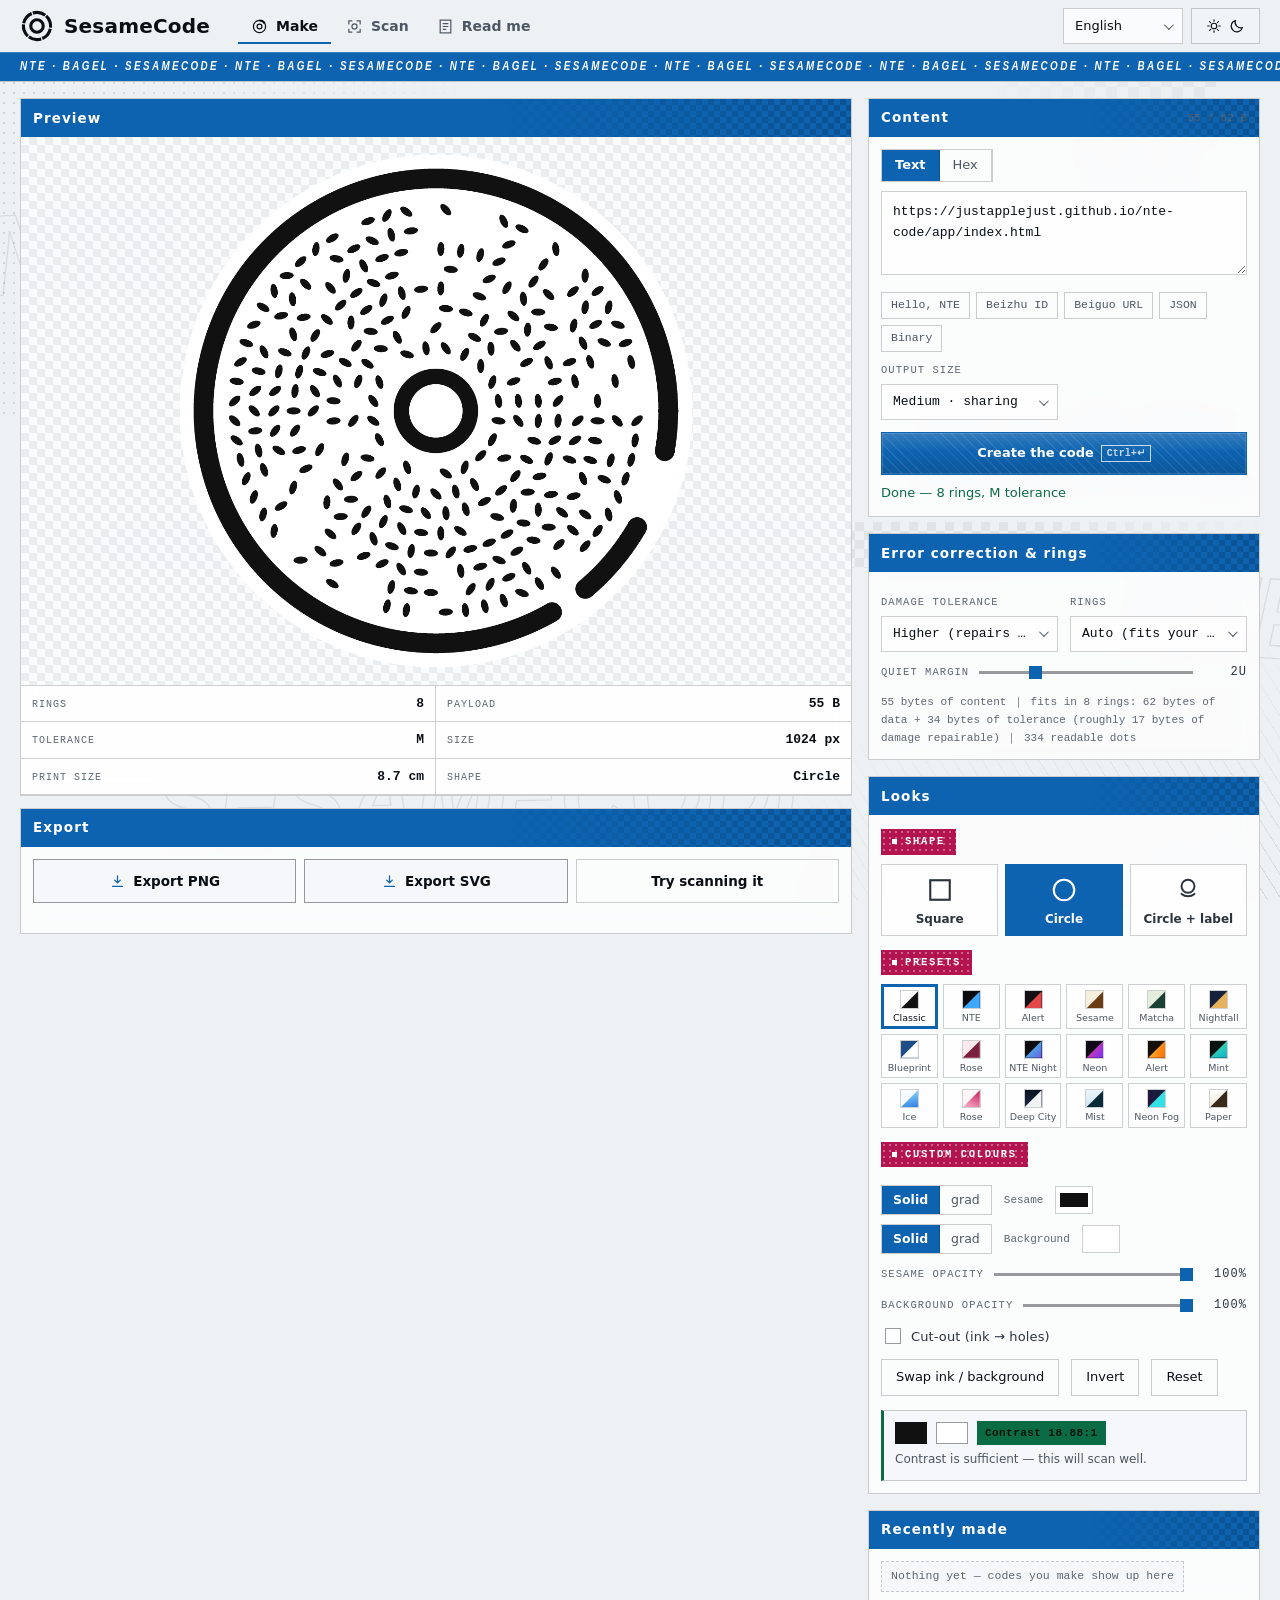
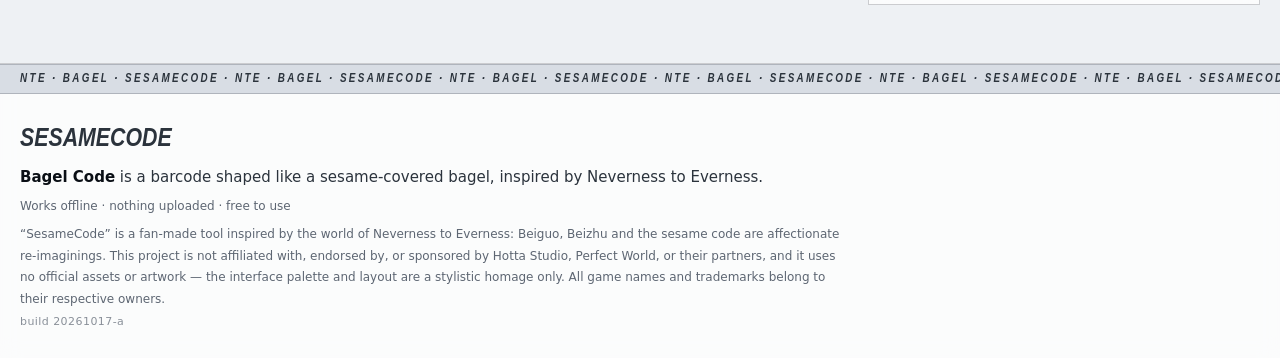
==== commit 82ff333a: "feat(app): 加上建置標記與資源快取破除，導出結果可一眼驗證 使用者在 PR #7 合併後仍看到 SVG 巨大留白，6 分鐘內就 revert（#8）。實測 #7 的 程式本身有效，問題出在頁" ====
--- a/app/sesamecode-standalone.html
+++ b/app/sesamecode-standalone.html
@@ -1,5 +1,5 @@
 <!DOCTYPE html>
-<html lang="zh-Hant">
+<html lang="zh-Hant" data-build="20261017-a">
 <head>
 <meta charset="utf-8">
 <meta name="viewport" content="width=device-width, initial-scale=1, viewport-fit=cover">
@@ -414,6 +414,9 @@
 .foot-lead{font-size:15px;color:var(--ink-2);max-width:820px;line-height:1.7;margin-top:6px}
 .foot-lead b{color:var(--ink)}
 .foot-note{font-size:12px;color:var(--dim);max-width:820px;line-height:1.8;margin-top:6px}
+/* 建置標記：只用來判斷瀏覽器是不是還在跑舊檔，刻意做得低調 */
+.foot-build{font-size:11px;letter-spacing:.04em;opacity:.72;font-variant-numeric:tabular-nums;margin-top:2px}
+.foot-build:empty{display:none}
 
 /* --------------------------------------------------------------- Toast */
 .toasts{position:fixed;right:14px;bottom:14px;z-index:80;display:flex;flex-direction:column;gap:7px;max-width:min(340px,86vw)}
@@ -885,6 +888,7 @@
       <div class="foot-lead" data-i18n-html="footer"></div>
       <div class="foot-note" data-i18n="footer.fine"></div>
       <div class="foot-note"><span data-i18n="disclaimer.body"></span></div>
+      <div class="foot-note foot-build" id="build-note"></div>
     </div>
   </div>
 </footer>
@@ -4386,33 +4390,30 @@
     const circleShape = o.shape === 'circle' || labelShape;
     const padU = labelShape ? (o.padU == null ? 4.9 : o.padU)
       : (circleShape ? (o.padU == null ? 0.5 : o.padU) : 0);
-    const S = R6 + margin + padU;                    // 內容半寬（u，與 renderCode 的 halfU 同義）
-    /* viewBox 每 1u 的單位數。所有圖形座標都必須先乘上這個倍率換算成
-       viewBox 單位；少了它，圖形會停留在 u 尺度（只有畫布的 1/64），
-       四周就出現巨大空白。放大而非用 1，是為了讓 toFixed(2~3) 仍保有解析度。 */
-    const UPX = 64;
-    const n = v => (+v).toFixed(3);                   // 數值已在 viewBox 單位（邊界、漸層、角度、不透明度）
-    const nu = v => (v * UPX).toFixed(3);             // u → viewBox（幾何座標與長度）
-    const n2 = v => (v * UPX).toFixed(2);             // u → viewBox（標示字形輪廓）
-    const px = (r, deg) => [r * Math.cos(deg * D2R), r * Math.sin(deg * D2R)];   // 回傳 u
-    // v2 = viewBox 邊長；S 是半寬，故邊長為 2·S·UPX（少了 ×2 會讓底盤倍於畫布、裁不到圓形）
-    const v2 = S * 2 * UPX;
-
-    /** 膠囊弧（含半圓端帽）的 SVG path；半徑與角度以 u 計 */
+    const S = R6 + margin + padU;
+    const n = v => (+v).toFixed(3);
+    // 標示字形輪廓用較多小數：viewBox 以 u 為單位，0.0001u 在 4K 導出下仍遠小於 1 像素
+    const n2 = v => (+v).toFixed(4);
+    const px = (r, deg) => [r * Math.cos(deg * D2R), r * Math.sin(deg * D2R)];
+    // viewBox 與所有路徑座標都使用「單位 u」；v2 是畫布的「全寬」（2 × 半寬），
+    // 不可再乘上縮放係數，否則內容只佔畫布的 1/32，導出後會出現巨大留白。
+    const v2 = 2 * S;
+
+    /** 膠囊弧（含半圓端帽）的 SVG path */
     const capArcPath = (rMid, a0, a1) => {
       const c = GEO.CAP_R, rO = rMid + c, rI = rMid - c;
       const sweep = Math.abs(a1 - a0);
       const large = sweep > 180 ? 1 : 0;
       const [x1, y1] = px(rO, a0), [x2, y2] = px(rO, a1);
       const [x3, y3] = px(rI, a1), [x4, y4] = px(rI, a0);
-      return `M${nu(x1)} ${nu(y1)}A${nu(rO)} ${nu(rO)} 0 ${large} 1 ${nu(x2)} ${nu(y2)}`
-        + `A${nu(c)} ${nu(c)} 0 0 1 ${nu(x3)} ${nu(y3)}`
-        + `A${nu(rI)} ${nu(rI)} 0 ${large} 0 ${nu(x4)} ${nu(y4)}`
-        + `A${nu(c)} ${nu(c)} 0 0 1 ${nu(x1)} ${nu(y1)}Z`;
+      return `M${n(x1)} ${n(y1)}A${n(rO)} ${n(rO)} 0 ${large} 1 ${n(x2)} ${n(y2)}`
+        + `A${n(c)} ${n(c)} 0 0 1 ${n(x3)} ${n(y3)}`
+        + `A${n(rI)} ${n(rI)} 0 ${large} 0 ${n(x4)} ${n(y4)}`
+        + `A${n(c)} ${n(c)} 0 0 1 ${n(x1)} ${n(y1)}Z`;
     };
     const annulusPath = (rO, rI) => {
-      return `M${nu(-rO)} 0A${nu(rO)} ${nu(rO)} 0 1 0 ${nu(rO)} 0A${nu(rO)} ${nu(rO)} 0 1 0 ${nu(-rO)} 0Z`
-        + `M${nu(-rI)} 0A${nu(rI)} ${nu(rI)} 0 1 1 ${nu(rI)} 0A${nu(rI)} ${nu(rI)} 0 1 1 ${nu(-rI)} 0Z`;
+      return `M${n(-rO)} 0A${n(rO)} ${n(rO)} 0 1 0 ${n(rO)} 0A${n(rO)} ${n(rO)} 0 1 0 ${n(-rO)} 0Z`
+        + `M${n(-rI)} 0A${n(rI)} ${n(rI)} 0 1 1 ${n(rI)} 0A${n(rI)} ${n(rI)} 0 1 1 ${n(-rI)} 0Z`;
     };
 
     /* ---- 樣式：純色 / 線性漸層 / 透明 ---- */
@@ -4462,14 +4463,14 @@
       if (!cell.state) continue;
       const [cx, cy] = px(cell.r, cell.deg);
       const ang = cell.deg + (cell.state - 1) * 45;
-      shapes.push(`<ellipse cx="${nu(cx)}" cy="${nu(cy)}" rx="${nu(GEO.SA)}" ry="${nu(GEO.SB)}" @INK@ transform="rotate(${n(ang)} ${nu(cx)} ${nu(cy)})"/>`);
+      shapes.push(`<ellipse cx="${n(cx)}" cy="${n(cy)}" rx="${n(GEO.SA)}" ry="${n(GEO.SB)}" @INK@ transform="rotate(${n(ang)} ${n(cx)} ${n(cy)})"/>`);
     }
     const cutout = !!(inkSpec && inkSpec.cutout);
     const body = shapes.map(sh => sh.replace('@INK@', inkPaint)).join('');
     const box = `${n(-v2 / 2)} ${n(-v2 / 2)} ${n(v2)} ${n(v2)}`;
     // 圓形底盤：以 clipPath 把底盤裁成圓（圓外透明）
     const circle = o.shape === 'circle';
-    const plateR = (o.plateU == null ? (R6 + margin) : o.plateU) * UPX;   // u → viewBox
+    const plateR = (o.plateU == null ? (R6 + margin) : o.plateU);   // 單位 u（與 viewBox 相同座標系）
     let plateAttr = '';
     if (circle) {
       defs.push(`<clipPath id="plate"><circle cx="0" cy="0" r="${n(plateR)}"/></clipPath>`);
@@ -4496,8 +4497,8 @@
         let d = '';
         for (const g of geo.glyphs) {
           for (const c of g.contours) {
-            const np = c.length >> 1;            // 點數（不要陰影到座標格式化器 n）
-            for (let i = 0; i < np; i++) {
+            const n = c.length >> 1;
+            for (let i = 0; i < n; i++) {
               d += (i ? 'L' : 'M') + n2(c[i * 2]) + ' ' + n2(c[i * 2 + 1]);
             }
             d += 'Z';
@@ -6399,6 +6400,17 @@
     if (lastGeom) generate();
   });
 
+  /* ---------------------------------------------------- 建置標記
+   * 頁面的 data-build 與各資源的 ?v= 一起更新（見 app/index.html）。
+   * 用途：合併後若還看到舊畫面，看頁尾這行就能判斷瀏覽器是不是還在跑舊檔；
+   * 舊分頁會把 JS 留在記憶體裡，必須重新整理（Pages 對 HTML/JS 另有 10 分鐘快取）。 */
+  const BUILD = document.documentElement.getAttribute('data-build') || '';
+  if (BUILD) {
+    const bn = $('build-note');
+    if (bn) bn.textContent = 'build ' + BUILD;
+    if (window.console && console.info) console.info('[SesameCode] build ' + BUILD);
+  }
+
   /* ---------------------------------------------------- 初始化 */
   document.querySelectorAll('.sel').forEach(initSel);
   I18N.apply();
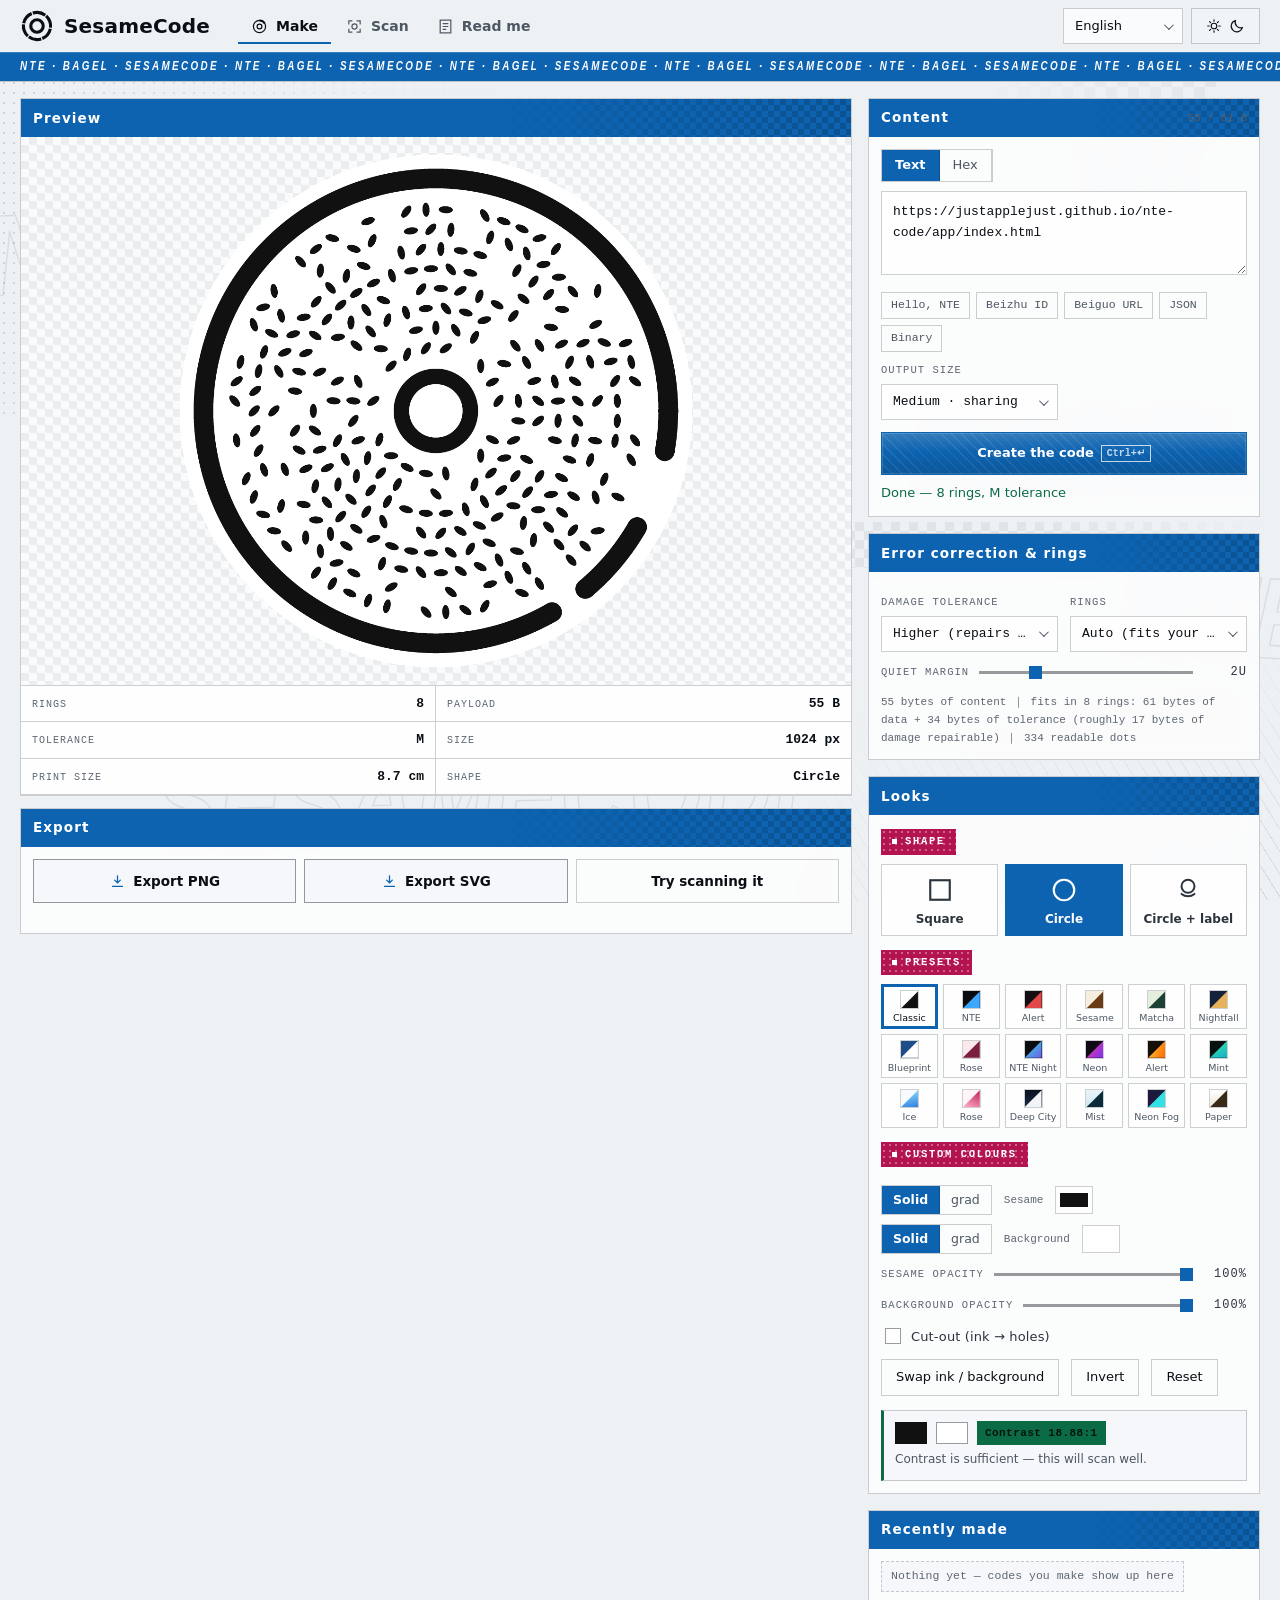
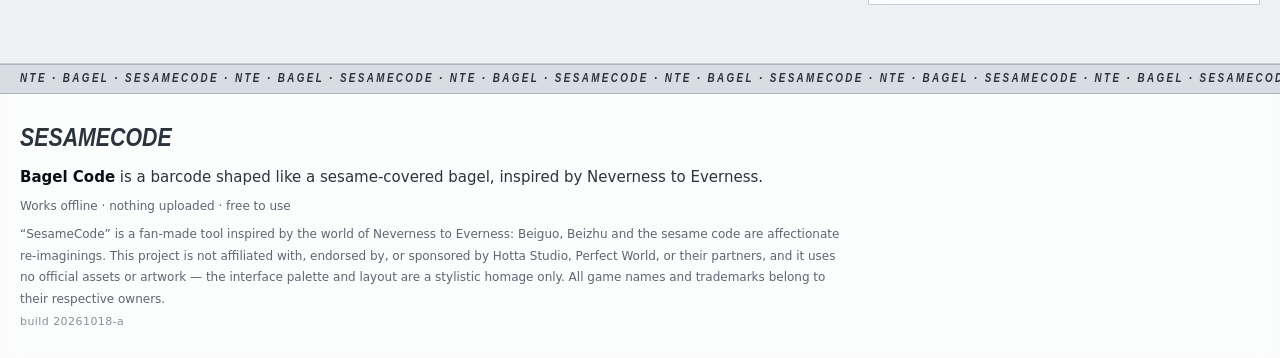
==== commit 7d06c447: "支援 24 圈與 4 顆芝麻內容長度標示，更新範例圖與單檔 - 擴充最大圈數至 24 圈（GEO.MAX_VERSION = 24，L 級最大容量 477 bytes） - 更新編碼格式：資料主體最前" ====
--- a/app/sesamecode-standalone.html
+++ b/app/sesamecode-standalone.html
@@ -1,5 +1,5 @@
 <!DOCTYPE html>
-<html lang="zh-Hant" data-build="20261017-a">
+<html lang="zh-Hant" data-build="20261018-a">
 <head>
 <meta charset="utf-8">
 <meta name="viewport" content="width=device-width, initial-scale=1, viewport-fit=cover">
@@ -1893,7 +1893,7 @@
   <li><b>內框</b>：外緣 6u、內孔 3.8u 的圓環，用來對準圓心與比例。</li>
 </ul>
 <h3>圈數與容量</h3>
-<p>沒有版本號。圈數由<b>內框與外框的半徑比例</b>決定：比例越大圈數越多、能放的內容也越多，4 圈約 45 bytes，16 圈約 230 bytes。「進階選項」裡可以指定圈數與容錯等級，平常交給自動就好。</p>
+<p>沒有版本號。圈數由<b>內框與外框的半徑比例</b>決定：比例越大圈數越多、能放的內容也越多，4 圈約 24 bytes，24 圈約 477 bytes。「進階選項」裡可以指定圈數與容錯等級，平常交給自動就好。</p>
 <h3>每顆芝麻的資訊量</h3>
 <p>芝麻是 2u × 1u 的橢圓，相對於該處的切線可以轉 0° / 45° / 90° / 135°，再加上「沒有芝麻」，共 <b>5 種狀態</b>，每格 log<sub>2</sub>5 ≈ 2.32 bit。</p>
 <h3>三種外形</h3>
@@ -1968,7 +1968,7 @@
   <li><b>内框</b>：外缘 6u、内孔 3.8u 的圆环，用来对准圆心与比例。</li>
 </ul>
 <h3>圈数与容量</h3>
-<p>没有版本号。圈数由<b>内框与外框的半径比例</b>决定：比例越大圈数越多、能放的内容也越多，4 圈约 45 bytes，16 圈约 230 bytes。「高级选项」里可以指定圈数与纠错等级，平常交给自动就好。</p>
+<p>没有版本号。圈数由<b>内框与外框的半径比例</b>决定：比例越大圈数越多、能放的内容也越多，4 圈约 24 bytes，24 圈约 477 bytes。「高级选项」里可以指定圈数与纠错等级，平常交给自动就好。</p>
 <h3>每颗芝麻的信息量</h3>
 <p>芝麻是 2u × 1u 的椭圆，相对于该处的切线可以转 0° / 45° / 90° / 135°，再加上「没有芝麻」，共 <b>5 种状态</b>，每格 log<sub>2</sub>5 ≈ 2.32 bit。</p>
 <h3>三种外形</h3>
@@ -2043,7 +2043,7 @@
   <li><b>Inner frame</b>: a ring from 6u to a 3.8u bore, used to find the centre and the scale.</li>
 </ul>
 <h3>Rings and capacity</h3>
-<p>There are no version numbers. The ring count comes from the <b>radius ratio between the inner and outer frame</b>: the larger the ratio, the more rings and the more room. Four rings hold about 45 bytes, sixteen about 230 bytes. Advanced options let you pin the ring count and the error-correction level.</p>
+<p>There are no version numbers. The ring count comes from the <b>radius ratio between the inner and outer frame</b>: the larger the ratio, the more rings and the more room. Four rings hold about 24 bytes, twenty-four about 477 bytes. Advanced options let you pin the ring count and the error-correction level.</p>
 <h3>Bits per seed</h3>
 <p>A seed is a 2u x 1u ellipse that can sit at 0°, 45°, 90° or 135° to the local tangent, plus the empty state — <b>5 states</b> per slot, log<sub>2</sub>5 ≈ 2.32 bit.</p>
 <h3>Three shapes</h3>
@@ -2118,7 +2118,7 @@
   <li><b>内枠</b>：外縁 6u・内孔 3.8u のリング。中心と縮尺の基準になります。</li>
 </ul>
 <h3>リング数と容量</h3>
-<p>バージョン番号はありません。リング数は<b>内枠と外枠の半径比</b>で決まり、比が大きいほど多く入ります（4 リングで約 45 バイト、16 リングで約 230 バイト）。詳細設定でリング数と誤り訂正を固定できます。</p>
+<p>バージョン番号はありません。リング数は<b>内枠と外枠の半径比</b>で決まり、比が大きいほど多く入ります（4 リングで約 24 バイト、24 リングで約 477 バイト）。詳細設定でリング数と誤り訂正を固定できます。</p>
 <h3>ゴマ一粒の情報量</h3>
 <p>ゴマは 2u × 1u の楕円で、接線に対して 0° / 45° / 90° / 135° に回せます。空きも含めて <b>5 状態</b>、1 マスあたり log<sub>2</sub>5 ≈ 2.32 bit。</p>
 <h3>三つのかたち</h3>
@@ -2530,7 +2530,7 @@
     META_MINW: 2,       // 每段長度 ∈ {2,3,4} 格
     META_MAXW: 4,
     MIN_VERSION: 4,     // 支援的圈數（格數由內外環比例自動決定，非版本號）
-    MAX_VERSION: 16     // 上限受「內外緣半徑比」的可分辨度限制（相鄰圈數差距約 0.0024）
+    MAX_VERSION: 24     // 上限受「內外緣半徑比」的可分辨度限制（相鄰圈數差距約 0.0024）
   };
   GEO.INNER_RI = GEO.RI - GEO.INNER_T;
   GEO.CAP_R = GEO.FRAME_T / 2;                          // 端帽半徑 1.4
@@ -2571,6 +2571,20 @@
   }
 
   /* --------------------------------------------------- 資料打包（5 進位） */
+  const LEN_DIGITS = 4;
+  function encodeLength(len) {
+    const d = new Uint8Array(LEN_DIGITS);
+    let x = len;
+    for (let i = 0; i < LEN_DIGITS; i++) { d[i] = x % 5; x = Math.floor(x / 5); }
+    return d;
+  }
+  function decodeLength(digits, offset = 0) {
+    let x = 0;
+    for (let i = LEN_DIGITS - 1; i >= 0; i--) {
+      x = x * 5 + (digits[offset + i] | 0);
+    }
+    return x;
+  }
   const CHUNK_BYTES = 32;
   const digitsForBytes = b => Math.ceil(b * 8 / LOG2_5);
   function packCost(cBytes) {
@@ -2578,11 +2592,13 @@
     while (rem > 0) { const b = Math.min(CHUNK_BYTES, rem); total += digitsForBytes(b); rem -= b; }
     return total;
   }
+  function dataCells(v) { return totalCells(v) - LEN_DIGITS; }
   function capacityBytes(v) {
     v = wrapVersion(v);
     if (_cap[v] == null) {
-      let c = Math.floor(totalCells(v) * LOG2_5 / 8);
-      while (c > 1 && packCost(c) > totalCells(v)) c--;
+      const avail = dataCells(v);
+      let c = Math.floor(avail * LOG2_5 / 8);
+      while (c > 1 && packCost(c) > avail) c--;
       _cap[v] = c;
     }
     return _cap[v];
@@ -2839,7 +2855,10 @@
     const payload = new Uint8Array(plan.data); payload.set(bytes);
     const codeword = rsEncode(payload, plan.ec);
     const M = totalCells(v);
-    const digits = packBytes(codeword, M);
+    const digits = new Uint8Array(M);
+    digits.set(encodeLength(bytes.length), 0);
+    const codeDigits = packBytes(codeword, M - LEN_DIGITS);
+    digits.set(codeDigits, LEN_DIGITS);
     const cells = [];
     let idx = 0;
     for (let k = 0; k < v; k++) {
@@ -2853,8 +2872,8 @@
     return {
       ok: true, format: FORMAT, version: v, rings: v, ecLevel: ecIdx, ecKey: EC_LEVELS[ecIdx].key,
       ecBytes: plan.ec, dataBytes: plan.data, capBytes: plan.cap,
-      corrected: plan.t, totalCells: M, usedDigits: packCost(codeword.length),
-      cells, digits, codeword, bytes, meta,
+      corrected: plan.t, totalCells: M, usedDigits: LEN_DIGITS + packCost(codeword.length),
+      cells, digits, codeword, bytes, meta, contentLength: bytes.length,
       radiusOuter: frameOuter(v), radiusInner: GEO.RI,
       radiusInnerHole: GEO.INNER_RI
     };
@@ -3940,19 +3959,22 @@
     }
 
     /* ---- 反打包 + RS 糾錯 ---- */
-    const raw = unpackBytes(digits, plan.cap);
+    const rawLen = decodeLength(digits, 0);
+    const codeDigits = digits.subarray(LEN_DIGITS);
+    const raw = unpackBytes(codeDigits, plan.cap);
     const rs = rsDecode(raw, plan.ec);
     if (!rs.ok) {
       const f = R_('RS:' + rs.reason + '(' + widths.map(x => x.toFixed(1)).join(',') + ')');
       if (opts._dbgLast) { opts._dbgLast.cells = cells; opts._dbgLast.digits = digits; opts._dbgLast.v = v; opts._dbgLast.raw = Array.from(raw); }
       return f;
     }
-    const payload = rs.msg.slice(0, plan.data);
+    const dataLen = (rawLen >= 0 && rawLen <= plan.data) ? rawLen : plan.data;
+    const payload = rs.msg.slice(0, dataLen);
     const cellErrs = cells.filter(c => c.conf > 0 && c.conf < 0.5).length;
     return {
       ok: true, bytes: payload, format: FORMAT, version: v, rings: v, ecLevel: ecIdx, ecKey: EC_LEVELS[ecIdx].key,
-      ecBytes: plan.ec, dataBytes: plan.data, correctedBytes: rs.errors,
-      text: utf8Decode(trimZeros(payload)), cells, digits,
+      ecBytes: plan.ec, dataBytes: plan.data, correctedBytes: rs.errors, contentLength: dataLen,
+      text: utf8Decode(payload) ?? utf8Decode(trimZeros(payload)), cells, digits,
       meta: { fmt: hdr.fmt, ecIdx, index: hdr.index, widths: hdr.widths, measured: widths.map(x => +x.toFixed(2)) },
       mirror: !!mirror, metaErrors: hdr.err,
       geometry: {
@@ -4585,11 +4607,12 @@
     EC_KEY: ['L', 'M', 'Q', 'H'],
     ringRadius, ringCells, totalCells, cellAt, bodyOuter, frameInner, frameOuter, metaMid, metaPsi, metaModuleDeg, capShadowDeg, META_PATTERNS,
     capacityBytes, packCost, digitsForBytes, packBytes, unpackBytes,
+    LEN_DIGITS, encodeLength, decodeLength,
     rsEncode, rsDecode, rsGenPoly,
     headerEncode, headerDecode, ecPlan, wrapVersion,
     encode, decodeImage, renderCode, toSVG, encodePNG, utf8Decode, utf8Encode, toU8, trimZeros,
     contrastRatio, relLum, styleContrast, styleStops, styleAlpha, rgbHex,
-    _internal: { toGray, downscale, binarize, labelComponents, pickCandidates, envelope, fitRing, solveN, refineAffine, makeMapper, makeAffineMapper, makeHomographyMapper, mapperToH, invert3, mul3, boundaryProfiles, findBoundaryGap, fitHomographyFromProfiles, cyclicRuns, collectPixels, tryHypothesis, headerDecode, capacityBytes }
+    _internal: { toGray, downscale, binarize, labelComponents, pickCandidates, envelope, fitRing, solveN, refineAffine, makeMapper, makeAffineMapper, makeHomographyMapper, mapperToH, invert3, mul3, boundaryProfiles, findBoundaryGap, fitHomographyFromProfiles, cyclicRuns, collectPixels, tryHypothesis, headerDecode, capacityBytes, encodeLength, decodeLength }
   };
 });
 
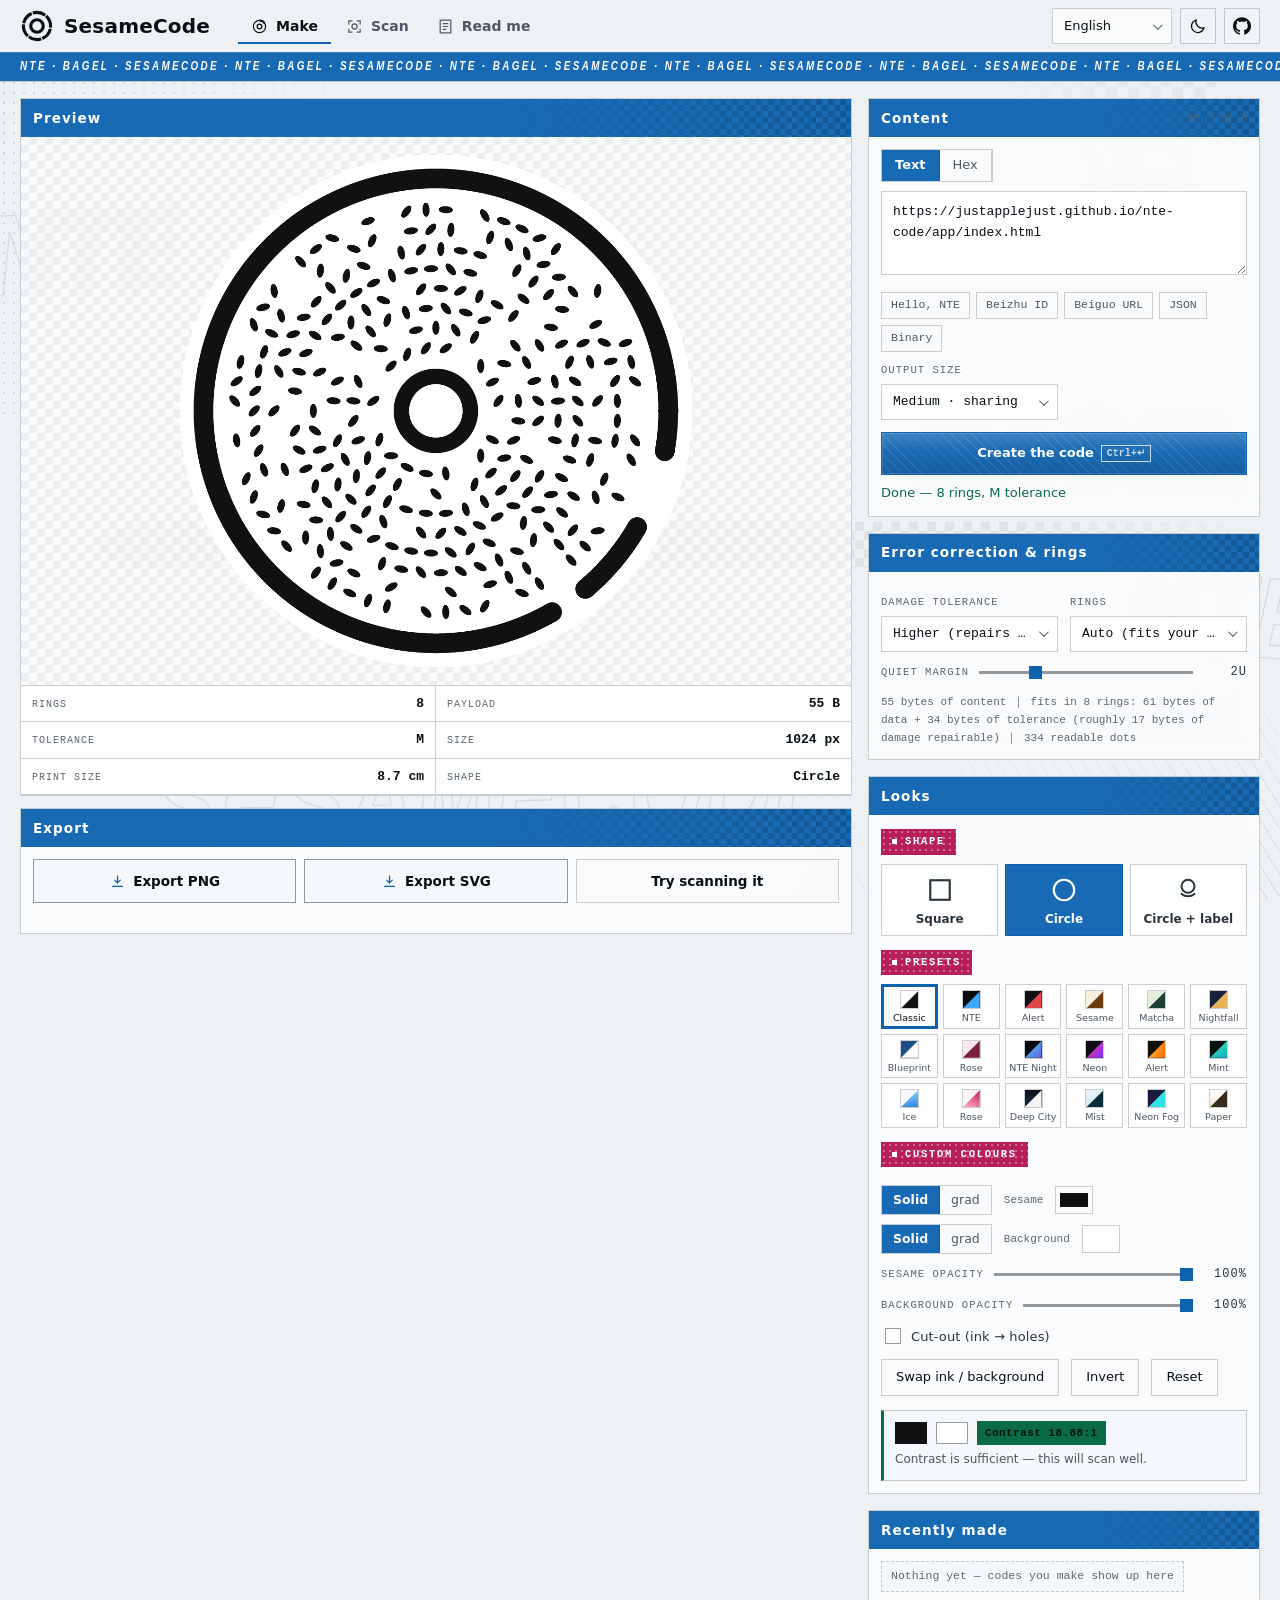
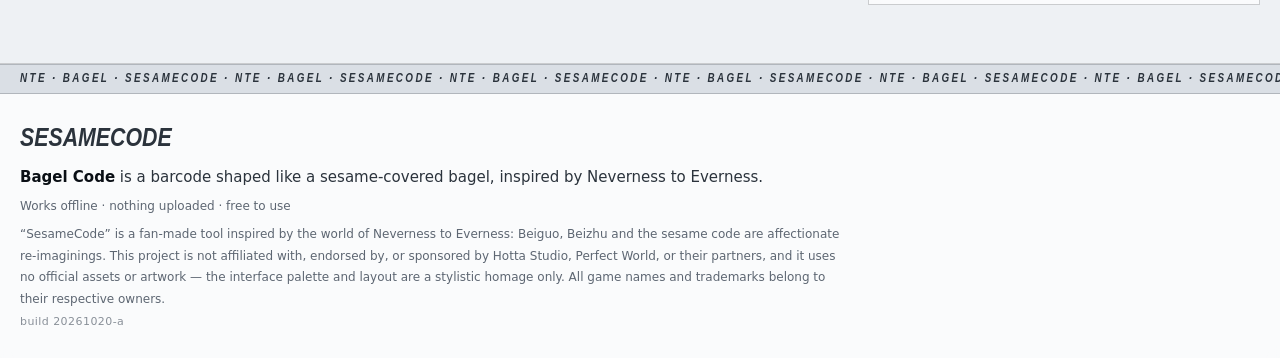
==== commit a0ba3490: "Add iOS web app icon and translucent UI Co-authored-by: arena-agent <297053741+arena-agent@users.nor" ====
--- a/app/sesamecode-standalone.html
+++ b/app/sesamecode-standalone.html
@@ -1,9 +1,12 @@
 <!DOCTYPE html>
-<html lang="zh-Hant" data-build="20261018-a">
+<html lang="zh-Hant" data-build="20261020-a">
 <head>
 <meta charset="utf-8">
 <meta name="viewport" content="width=device-width, initial-scale=1, viewport-fit=cover">
 <meta name="color-scheme" content="dark light">
+<meta name="apple-mobile-web-app-capable" content="yes">
+<meta name="apple-mobile-web-app-title" content="芝碼">
+<meta name="mobile-web-app-capable" content="yes">
 <title>芝碼 SesameCode</title>
 <!-- 由 app/build-single.mjs 產生：請勿直接編輯 -->
 <!-- Discord embed preview（Open Graph） -->
@@ -12,12 +15,16 @@
 <meta property="og:title" content="芝碼 SesameCode ｜ 唄果的線下入口">
 <meta property="og:description" content="芝碼產生器與掃描器：把任意文字或二進位資料編成芝麻貝果形條碼，也能掃描回原始內容。純 JavaScript、零執行期依賴、可離線使用。">
 <meta property="og:url" content="https://justapplejust.github.io/nte-code/app/index.html">
-<meta property="og:image" content="https://justapplejust.github.io/nte-code/docs/ui-generate.png">
+<meta property="og:image" content="https://justapplejust.github.io/nte-code/docs/example-0.png">
 <meta property="og:image:width" content="1440">
 <meta property="og:image:height" content="950">
 <meta property="og:image:alt" content="芝碼 SesameCode 產生器介面：預覽中的圓形芝麻碼與控制項">
 <meta property="og:locale" content="zh_TW">
-<link rel="icon" href="[data-uri]" type="image/svg+xml">
+<link rel="icon" href="[data-uri]" type="image/svg+xml">
+<link rel="apple-touch-icon" sizes="180x180" href="./apple-touch-icon.png">
+<script>
+  if (window.navigator.standalone === true) document.documentElement.classList.add('ios-web-app');
+</script>
 <style>
 /* ============================================================================
  * 芝碼 SesameCode — 介面樣式 v6
@@ -26,15 +33,17 @@
  * 淺色 / 深色兩套權杖；所有顏色都經過對比檢查。
  * ==========================================================================*/
 :root{
-  --bg:#0a0c10; --bg-2:#0d1015; --panel:rgba(16,20,25,.72); --panel-2:rgba(22,28,35,.66); --plate:rgba(11,14,19,.5);
+  --bg:#0a0c10; --bg-2:#0d1015; --bg-glass:rgba(10,12,16,.9);
+  --panel:rgba(16,20,25,.66); --panel-2:rgba(22,28,35,.6); --plate:rgba(11,14,19,.42);
   --line:rgba(255,255,255,.16); --line-2:rgba(255,255,255,.3); --line-3:rgba(255,255,255,.07);
   --ink:#f4f6f8; --ink-2:#c6cdd4; --muted:#9aa4ae; --dim:#828d98;
   --blue:#49a8f5; --blue-d:#2b82cc; --bar:#1c78c6; --bar-2:#176cae;
-  --bar-alt:#1e242c; --on-bar-alt:var(--ink-2);
-  --sel-bg:#12161d;
+  --bar-bg:rgba(28,120,198,.95); --bar-hover-bg:rgba(23,108,174,.96);
+  --bar-alt:#1e242c; --bar-alt-bg:rgba(30,36,44,.94); --on-bar-alt:var(--ink-2);
+  --sel-bg:rgba(18,22,29,.94);
   --sel-shadow:0 12px 28px rgba(0,0,0,.55), 0 2px 8px rgba(0,0,0,.35);
   --sel-shadow-up:0 -12px 28px rgba(0,0,0,.55), 0 -2px 8px rgba(0,0,0,.35);
-  --mag:#c2185b; --mag-2:#a5124c;
+  --mag:#c2185b; --mag-bg:rgba(194,24,91,.95); --mag-2:#a5124c;
   --warn:#f0ac46; --ok:#57d096; --bad:#f2646a;
   --on-blue:#ffffff; --on-mag:#ffffff;
   --chk-a:rgba(255,255,255,.05); --chk-b:rgba(255,255,255,.018);
@@ -45,15 +54,17 @@
   --mono:ui-monospace,SFMono-Regular,Menlo,Consolas,"Liberation Mono",monospace;
 }
 html[data-theme="light"]{
-  --bg:#eef1f4; --bg-2:#e7ebef; --panel:rgba(255,255,255,.74); --panel-2:rgba(243,246,249,.7); --plate:rgba(248,250,252,.55);
+  --bg:#eef1f4; --bg-2:#e7ebef; --bg-glass:rgba(238,241,244,.9);
+  --panel:rgba(255,255,255,.68); --panel-2:rgba(243,246,249,.62); --plate:rgba(248,250,252,.48);
   --line:rgba(12,18,26,.2); --line-2:rgba(12,18,26,.42); --line-3:rgba(12,18,26,.08);
   --ink:#0a0f15; --ink-2:#2b333c; --muted:#4d5763; --dim:#5d6672;
   --blue:#0d63b0; --blue-d:#0a4e8c; --bar:#0d63b0; --bar-2:#0a4e8c;
-  --bar-alt:#d8dde4; --on-bar-alt:var(--ink-2);
-  --sel-bg:#ffffff;
+  --bar-bg:rgba(13,99,176,.95); --bar-hover-bg:rgba(10,78,140,.96);
+  --bar-alt:#d8dde4; --bar-alt-bg:rgba(216,221,228,.94); --on-bar-alt:var(--ink-2);
+  --sel-bg:rgba(255,255,255,.94);
   --sel-shadow:0 10px 24px rgba(12,18,26,.18), 0 2px 6px rgba(12,18,26,.08);
   --sel-shadow-up:0 -10px 24px rgba(12,18,26,.18), 0 -2px 6px rgba(12,18,26,.08);
-  --mag:#b3144f; --mag-2:#8f0f40;
+  --mag:#b3144f; --mag-bg:rgba(179,20,79,.95); --mag-2:#8f0f40;
   --warn:#8a5a00; --ok:#0b6b45; --bad:#b3262c;
   --on-blue:#ffffff; --on-mag:#ffffff;
   --chk-a:rgba(12,18,26,.06); --chk-b:rgba(12,18,26,.02);
@@ -99,14 +110,21 @@
 .fx .sym2{right:7vw;top:16vh;font-size:11px;text-align:right}
 
 /* --------------------------------------------------------------- 頂欄 */
-.top{position:sticky;top:0;z-index:30;background:var(--bg);border-bottom:1px solid var(--line)}
+.top{position:sticky;top:0;z-index:30;background:var(--bg-glass);border-bottom:1px solid var(--line);
+  -webkit-backdrop-filter:blur(6px) saturate(1.05);backdrop-filter:blur(6px) saturate(1.05)}
 .top-in{display:flex;align-items:center;gap:14px;max-width:1440px;margin:0 auto;padding:8px 20px}
 .brand{display:flex;align-items:center;gap:10px;min-width:0;color:inherit}
 .logo{width:34px;height:34px;flex:0 0 auto;color:var(--ink);display:block}
 .brand h1{font-size:20px;white-space:nowrap}
 .tools{display:flex;align-items:center;gap:8px;margin-left:auto;flex:0 0 auto}
-.band{background:var(--bar);color:var(--on-blue);border-top:1px solid rgba(255,255,255,.18);overflow:hidden}
-.band.alt,footer .band{background:var(--bar-alt);color:var(--on-bar-alt);border-top:1px solid var(--line);border-bottom:1px solid var(--line)}
+.tools .icon{width:36px;height:36px;padding:0;flex:0 0 auto;display:inline-flex;align-items:center;justify-content:center;
+  background:var(--panel-2);border:1px solid var(--line);color:var(--ink)}
+.tools .icon svg{width:18px;height:18px;display:block}
+.tools .icon:hover{border-color:var(--line-2);background:var(--panel);color:var(--ink)}
+#btn-theme .ic-sun,#btn-theme .ic-moon{display:none}
+html[data-theme="light"] #btn-theme .ic-moon,html[data-theme="dark"] #btn-theme .ic-sun{display:block}
+.band{background:var(--bar-bg);color:var(--on-blue);border-top:1px solid rgba(255,255,255,.18);overflow:hidden}
+.band.alt,footer .band{background:var(--bar-alt-bg);color:var(--on-bar-alt);border-top:1px solid var(--line);border-bottom:1px solid var(--line)}
 footer .band{border-top:0}
 .band-in{max-width:1440px;margin:0 auto;padding:4px 20px;display:block;overflow:hidden;
   font-family:var(--narrow);font-style:italic;font-weight:700;font-size:12px;letter-spacing:.2em;
@@ -130,8 +148,8 @@
 
 /* --------------------------------------------------------------- 面板 */
 .box{border:1px solid var(--line);background:var(--panel);margin-bottom:16px;
-  -webkit-backdrop-filter:blur(10px) saturate(1.05);backdrop-filter:blur(10px) saturate(1.05)}
-.box-h{display:flex;align-items:center;gap:10px;height:38px;padding:0 12px;background:var(--bar);
+  -webkit-backdrop-filter:blur(6px) saturate(1.05);backdrop-filter:blur(6px) saturate(1.05)}
+.box-h{display:flex;align-items:center;gap:10px;height:38px;padding:0 12px;background:var(--bar-bg);
   color:var(--on-blue);position:relative;overflow:hidden;flex:0 0 auto}
 .box-h::after{content:"";position:absolute;right:0;top:0;bottom:0;width:44%;pointer-events:none;opacity:.2;
   background-image:conic-gradient(rgba(0,0,0,.85) 25%,transparent 0 50%,rgba(0,0,0,.85) 0 75%,transparent 0);
@@ -146,7 +164,7 @@
 
 /* 分區小標：洋紅長方塊 + 點點底（不用圓角、不用膠囊） */
 .sub-h{display:inline-flex;align-items:center;gap:8px;margin:14px 0 9px;padding:4px 11px;
-  background-color:var(--mag);color:var(--on-mag);
+  background-color:var(--mag-bg);color:var(--on-mag);
   background-image:radial-gradient(rgba(255,255,255,.34) 1px,transparent 1.2px);background-size:6px 6px;
   font-family:var(--mono);font-size:10.5px;letter-spacing:.16em;text-transform:uppercase;font-weight:700}
 .sub-h:first-child{margin-top:0}
@@ -155,7 +173,7 @@
 /* --------------------------------------------------------------- 產生器 */
 .gen-grid{display:grid;grid-template-columns:minmax(0,1fr) minmax(340px,392px);gap:16px;align-items:start}
 .stage{border:1px solid var(--line);background:var(--panel);
-  -webkit-backdrop-filter:blur(10px) saturate(1.05);backdrop-filter:blur(10px) saturate(1.05)}
+  -webkit-backdrop-filter:blur(6px) saturate(1.05);backdrop-filter:blur(6px) saturate(1.05)}
 .plate{position:relative;padding:14px;display:grid;place-items:center;background:var(--plate);
   background-image:linear-gradient(45deg,var(--chk-a) 25%,transparent 25%,transparent 75%,var(--chk-a) 75%),
     linear-gradient(45deg,var(--chk-a) 25%,transparent 25%,transparent 75%,var(--chk-a) 75%);
@@ -202,18 +220,18 @@
 button svg{width:16px;height:16px}
 button:hover{border-color:var(--line-2);background:var(--panel);color:var(--ink)}
 button:disabled{opacity:.42;cursor:not-allowed}
-button.primary{background-color:var(--bar);border-color:var(--bar);color:var(--on-blue);font-weight:700;
+button.primary{background-color:var(--bar-bg);border-color:var(--bar-bg);color:var(--on-blue);font-weight:700;
   background-image:linear-gradient(180deg,rgba(255,255,255,.16),rgba(255,255,255,0) 46%,rgba(0,0,0,.12)),
     repeating-linear-gradient(45deg,rgba(255,255,255,.09) 0 1px,transparent 1px 7px);
   background-size:100% 100%,100% 100%;box-shadow:inset 0 0 0 1px rgba(255,255,255,.14)}
-button.primary:hover{background-color:var(--bar-2);border-color:var(--bar-2)}
+button.primary:hover{background-color:var(--bar-hover-bg);border-color:var(--bar-hover-bg)}
 button.ghost{background:transparent}
 button.ghost:hover{background:var(--panel-2)}
 button.wide{width:100%;padding:12px;margin-top:2px}
 .seg{display:inline-flex;border:1px solid var(--line);flex:0 0 auto}
 .segbtn{border:0;border-right:1px solid var(--line);background:transparent;color:var(--muted);padding:7px 13px;font-size:13px}
 .segbtn:last-child{border-right:0}
-.segbtn.active{background:var(--bar);color:var(--on-blue);font-weight:700}
+.segbtn.active{background:var(--bar-bg);color:var(--on-blue);font-weight:700}
 .seg-sm .segbtn{padding:6px 11px;font-size:12.5px}
 .ex{display:flex;flex-wrap:wrap;gap:6px;margin:9px 0 2px}
 .exbtn{font-family:var(--mono);font-size:11.5px;padding:5px 9px;background:transparent;border:1px solid var(--line);color:var(--muted)}
@@ -277,7 +295,7 @@
 .sel-list li{padding:8px 11px;font-size:13px;color:var(--ink-2);cursor:pointer;border-bottom:1px solid var(--line-3);user-select:none}
 .sel-list li:last-child{border-bottom:0}
 .sel-list li:hover,.sel-list li.focus{background:var(--panel-2);color:var(--ink)}
-.sel-list li[aria-selected="true"]{background:var(--bar);color:var(--on-blue)}
+.sel-list li[aria-selected="true"]{background:var(--bar-bg);color:var(--on-blue)}
 .sel-mini{width:auto;min-width:120px}
 
 /* --------------------------------------------------- 外形 / 快速配色 */
@@ -286,7 +304,7 @@
   border:1px solid var(--line);color:var(--ink-2);font-weight:600}
 .shape-btn .pv{width:30px;height:30px;display:block;color:currentColor;overflow:visible}
 .shape-btn:hover{color:var(--ink);border-color:var(--line-2)}
-.shape-btn.active{background:var(--bar);border-color:var(--bar);color:var(--on-blue)}
+.shape-btn.active{background:var(--bar-bg);border-color:var(--bar-bg);color:var(--on-blue)}
 .presets{display:grid;grid-template-columns:repeat(auto-fill,minmax(52px,1fr));gap:5px}
 .preset{flex-direction:column;gap:3px;padding:5px 3px 4px;background:var(--panel);border:1px solid var(--line);
   font-size:9.5px;color:var(--muted);line-height:1.2;min-height:0;letter-spacing:0;font-weight:500}
@@ -298,9 +316,9 @@
 
 /* 標籤：方形色塊，不用膠囊 */
 .tag{display:inline-flex;align-items:center;gap:5px;padding:3px 8px;font-family:var(--mono);font-size:11px;
-  letter-spacing:.04em;color:var(--on-blue);background:var(--bar);white-space:nowrap;border-radius:0;font-weight:600}
+  letter-spacing:.04em;color:var(--on-blue);background:var(--bar-bg);white-space:nowrap;border-radius:0;font-weight:600}
 .tag.grey{background:transparent;color:var(--muted);border:1px solid var(--line)}
-.tag.red{background:var(--mag);color:var(--on-mag)}
+.tag.red{background:var(--mag-bg);color:var(--on-mag)}
 .tag.linkish{cursor:pointer;color:var(--bar);background:#fff;border:1px solid #fff;font-weight:700;
   padding:4px 10px;font-size:11.5px;letter-spacing:.02em}
 .tag.linkish:hover{background:#e8f2ff;border-color:#fff;color:var(--bar-2)}
@@ -330,7 +348,7 @@
 .cam-wrap.idle .guide{opacity:.45}
 .hud{position:absolute;top:8px;left:8px;right:8px;display:flex;gap:6px;flex-wrap:wrap;pointer-events:none}
 .hud .tag{background:rgba(6,10,16,.78);color:#dfe9f2;border:1px solid rgba(255,255,255,.16)}
-.hud .tag:last-child{background:var(--bar);color:#fff}
+.hud .tag:last-child{background:var(--bar-bg);color:#fff}
 .cam-idle{position:absolute;inset:0;display:flex;flex-direction:column;align-items:center;justify-content:center;gap:8px;
   padding:22px;text-align:center;color:#a9b4bf;font-size:12.5px;background:rgba(4,6,10,.86)}
 .cam-idle svg{width:30px;height:30px;color:#7f8b97}
@@ -375,7 +393,7 @@
 .mini{margin-top:14px;border-top:1px solid var(--line-3);padding-top:10px}
 .mini .mini-h{display:inline-flex;align-items:center;gap:7px;font-family:var(--mono);font-size:10.5px;
   letter-spacing:.16em;text-transform:uppercase;color:var(--dim);margin-bottom:7px}
-.mini .mini-h::before{content:"";width:5px;height:5px;background:var(--mag)}
+.mini .mini-h::before{content:"";width:5px;height:5px;background:var(--mag-bg)}
 .mini pre{margin:0;padding:11px;border:1px solid var(--line-3);background:var(--plate);font-family:var(--mono);
   font-size:11px;line-height:1.7;white-space:pre-wrap;word-break:break-word;color:var(--ink-2);max-height:260px;overflow:auto}
 
@@ -387,11 +405,11 @@
 .toc a{display:flex;gap:9px;align-items:baseline;padding:9px 12px;color:var(--muted);font-size:13px}
 .toc a::before{content:attr(data-no);font-family:var(--mono);font-size:10.5px;color:var(--dim)}
 .toc a:hover{background:var(--panel-2);color:var(--ink)}
-.toc a.on{background:var(--bar);color:var(--on-blue)}
+.toc a.on{background:var(--bar-bg);color:var(--on-blue)}
 .toc a.on::before{color:rgba(255,255,255,.8)}
 .prose{line-height:1.85}
 .prose h3{margin:24px 0 10px;font-size:16px;display:flex;gap:9px;align-items:center}
-.prose h3::before{content:"";width:8px;height:8px;background:var(--mag);flex:0 0 auto}
+.prose h3::before{content:"";width:8px;height:8px;background:var(--mag-bg);flex:0 0 auto}
 .prose h3:first-child{margin-top:0}
 .prose p,.prose li{color:var(--ink-2);font-size:14px}
 .prose ul{padding-left:20px;margin:8px 0}
@@ -408,7 +426,7 @@
 
 /* --------------------------------------------------------------- 頁尾 */
 footer{position:relative;z-index:2;border-top:1px solid var(--line);background:var(--panel);margin-top:8px;
-  -webkit-backdrop-filter:blur(10px);backdrop-filter:blur(10px)}
+  -webkit-backdrop-filter:blur(6px);backdrop-filter:blur(6px)}
 .foot-in{max-width:1440px;margin:0 auto;padding:22px 20px 26px;display:flex;gap:26px;align-items:flex-start;flex-wrap:wrap}
 .foot-mark{font-family:var(--narrow);font-style:italic;font-weight:700;font-size:26px;text-transform:uppercase;color:var(--ink-2)}
 .foot-lead{font-size:15px;color:var(--ink-2);max-width:820px;line-height:1.7;margin-top:6px}
@@ -430,7 +448,7 @@
 /* =============================== 全螢幕掃描器 =============================== */
 .fs{position:fixed;inset:0;z-index:100;background:#04060a;display:none;flex-direction:column}
 .fs.on{display:flex}
-.fs-band{background:var(--bar);color:var(--on-blue);overflow:hidden;flex:0 0 auto}
+.fs-band{background:var(--bar-bg);color:var(--on-blue);overflow:hidden;flex:0 0 auto}
 .fs-band .band-in{padding:6px 16px;max-width:none}
 .fs-stage{flex:1;min-height:0;display:flex;flex-direction:column;padding:12px;gap:10px}
 .fs-cam{position:relative;flex:1;min-height:0;background:#04060a;border:1px solid var(--line-2);overflow:hidden}
@@ -479,7 +497,7 @@
   position:relative;flex:0 0 auto;transition:background .18s,border-color .18s}
 .swx .swx-kn{position:absolute;left:1px;top:1px;width:12px;height:12px;background:#9aa4ae;
   transition:transform .18s ease,background .18s}
-.swx[aria-checked="true"] .swx-tr{background:var(--bar);border-color:var(--bar)}
+.swx[aria-checked="true"] .swx-tr{background:var(--bar-bg);border-color:var(--bar-bg)}
 .swx[aria-checked="true"] .swx-kn{transform:translateX(16px);background:#fff}
 .swx:focus-visible{outline:2px solid #9fd0ff;outline-offset:2px}
 
@@ -528,6 +546,14 @@
 ::-webkit-scrollbar-thumb{background:rgba(140,150,160,.4)}
 ::-webkit-scrollbar-thumb:hover{background:rgba(160,170,180,.6)}
 
+/* iOS 主畫面 Web App / PWA 模式：保留捲動，只隱藏系統捲軸 */
+@media (display-mode: standalone){
+  html,body,*{scrollbar-width:none;-ms-overflow-style:none}
+  html::-webkit-scrollbar,body::-webkit-scrollbar,*::-webkit-scrollbar{display:none;width:0;height:0}
+}
+html.ios-web-app,html.ios-web-app body,html.ios-web-app *{scrollbar-width:none;-ms-overflow-style:none}
+html.ios-web-app::-webkit-scrollbar,html.ios-web-app body::-webkit-scrollbar,html.ios-web-app *::-webkit-scrollbar{display:none;width:0;height:0}
+
 /* 除錯輸出僅供開發，一般使用者不需要 */
 #dbg{display:none}
 
@@ -576,6 +602,9 @@
         <svg class="ic-sun" viewBox="0 0 24 24" fill="none" stroke="currentColor" stroke-width="1.7" stroke-linecap="round"><circle cx="12" cy="12" r="4.2"/><path d="M12 2.6v2.2M12 19.2v2.2M2.6 12h2.2M19.2 12h2.2M5.4 5.4l1.6 1.6M17 17l1.6 1.6M18.6 5.4 17 7M7 17l-1.6 1.6"/></svg>
         <svg class="ic-moon" viewBox="0 0 24 24" fill="none" stroke="currentColor" stroke-width="1.7" stroke-linecap="round"><path d="M20 14.5A8.5 8.5 0 0 1 9.5 4a8.5 8.5 0 1 0 10.5 10.5z"/></svg>
       </button>
+      <a class="icon github-link" href="https://github.com/JustappleJust/nte-code" target="_blank" rel="noopener noreferrer" aria-label="GitHub" data-i18n-title="github.repo">
+        <svg viewBox="0 0 24 24" aria-hidden="true"><path fill="currentColor" d="M12 .297a12 12 0 0 0-3.795 23.386c.6.111.82-.261.82-.577v-2.234c-3.338.726-4.043-1.416-4.043-1.416-.546-1.387-1.333-1.756-1.333-1.756-1.09-.745.083-.729.083-.729 1.205.084 1.84 1.237 1.84 1.237 1.07 1.835 2.807 1.304 3.492.997.108-.775.418-1.305.762-1.604-2.665-.304-5.466-1.332-5.466-5.93 0-1.31.467-2.38 1.235-3.22-.124-.303-.535-1.523.117-3.176 0 0 1.008-.322 3.301 1.23a11.5 11.5 0 0 1 6.009 0c2.291-1.552 3.297-1.23 3.297-1.23.653 1.653.242 2.873.12 3.176.77.84 1.233 1.91 1.233 3.22 0 4.61-2.804 5.623-5.476 5.921.43.372.823 1.102.823 2.222v3.293c0 .319.216.694.825.576A12.005 12.005 0 0 0 12 .297z"/></svg>
+      </a>
     </div>
   </div>
   <div class="band"><div class="band-in"><span data-i18n="band"></span></div></div>
@@ -2369,6 +2398,11 @@
   Object.keys(GRAD_NAME).forEach(c => {
     Object.keys(GRAD_NAME[c]).forEach(id => { dict[c]['grad.' + id] = GRAD_NAME[c][id]; });
   });
+  dict['zh-Hant']['github.repo'] = '前往 GitHub 專案';
+  dict['zh-Hans']['github.repo'] = '前往 GitHub 项目';
+  dict['en']['github.repo'] = 'Open the GitHub repository';
+  dict['ja']['github.repo'] = 'GitHub リポジトリを開く';
+
   let lang = 'zh-Hant';
   const listeners = [];
 
